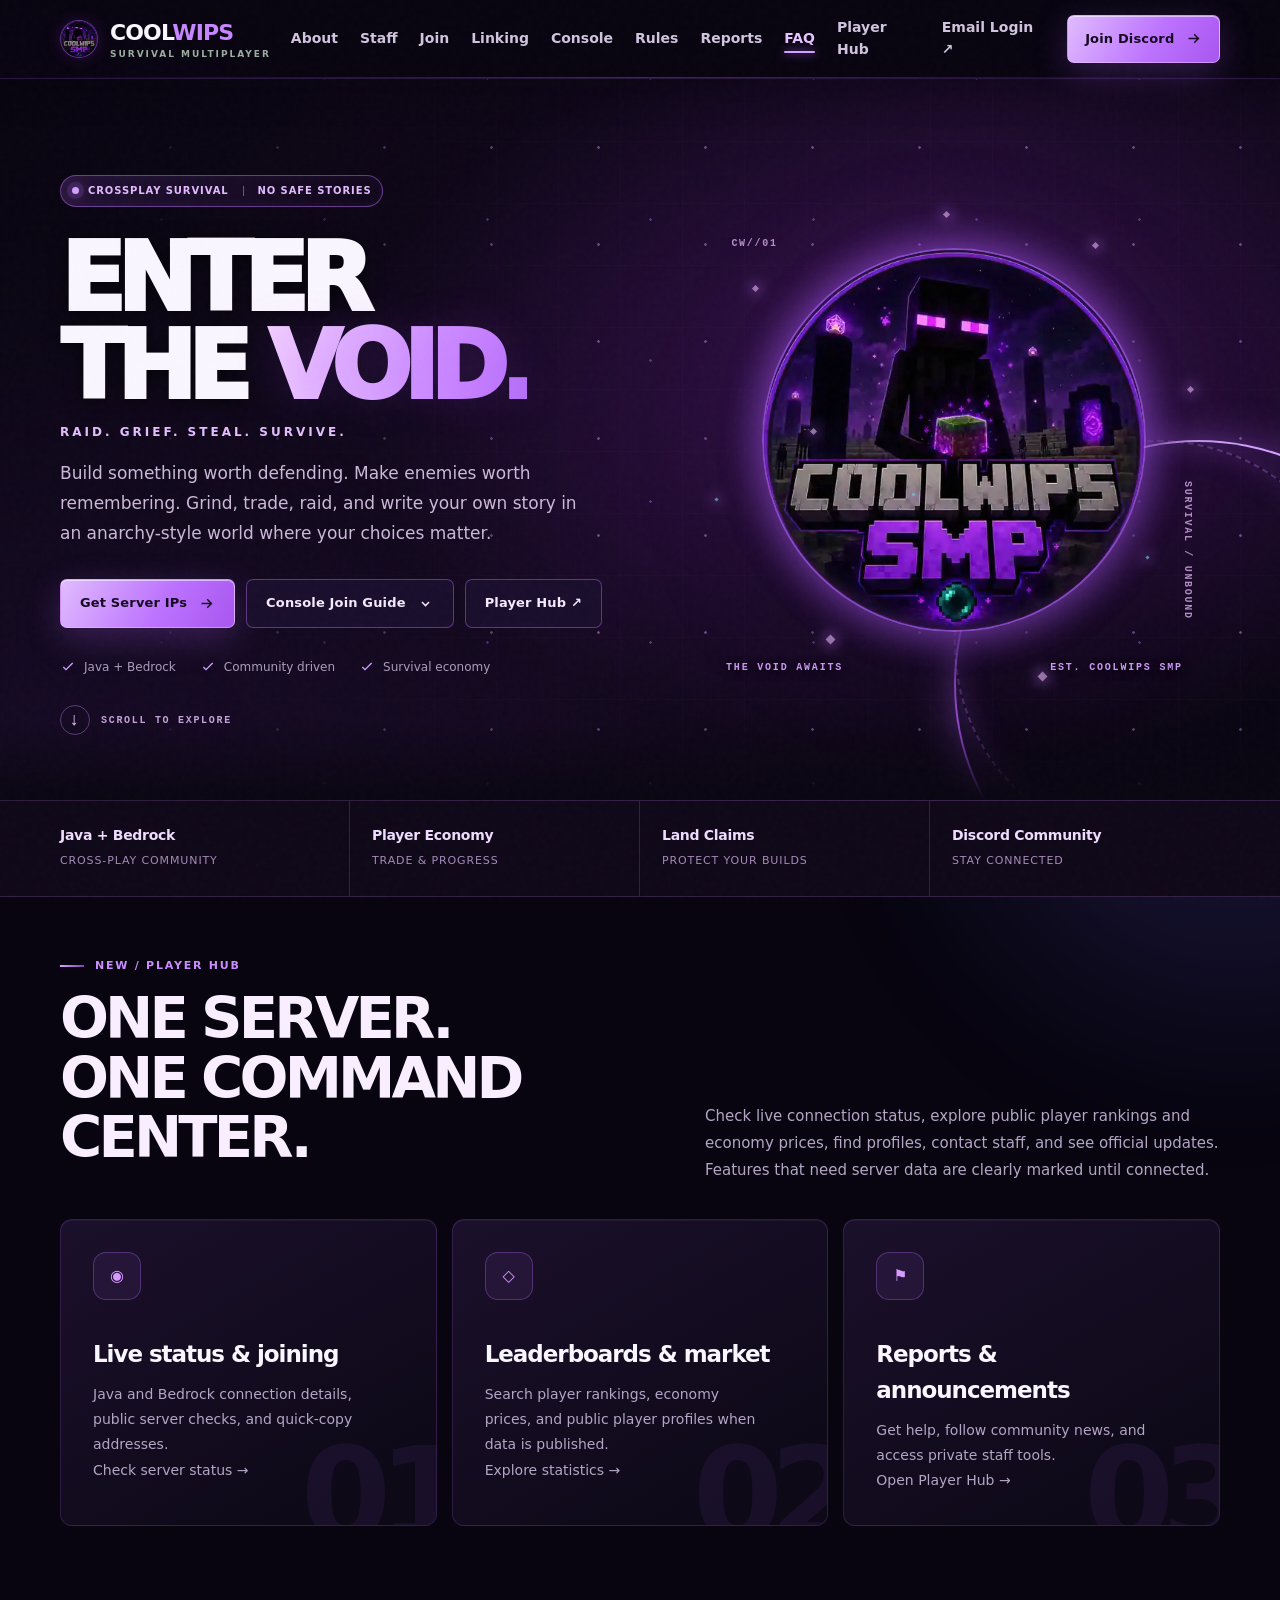
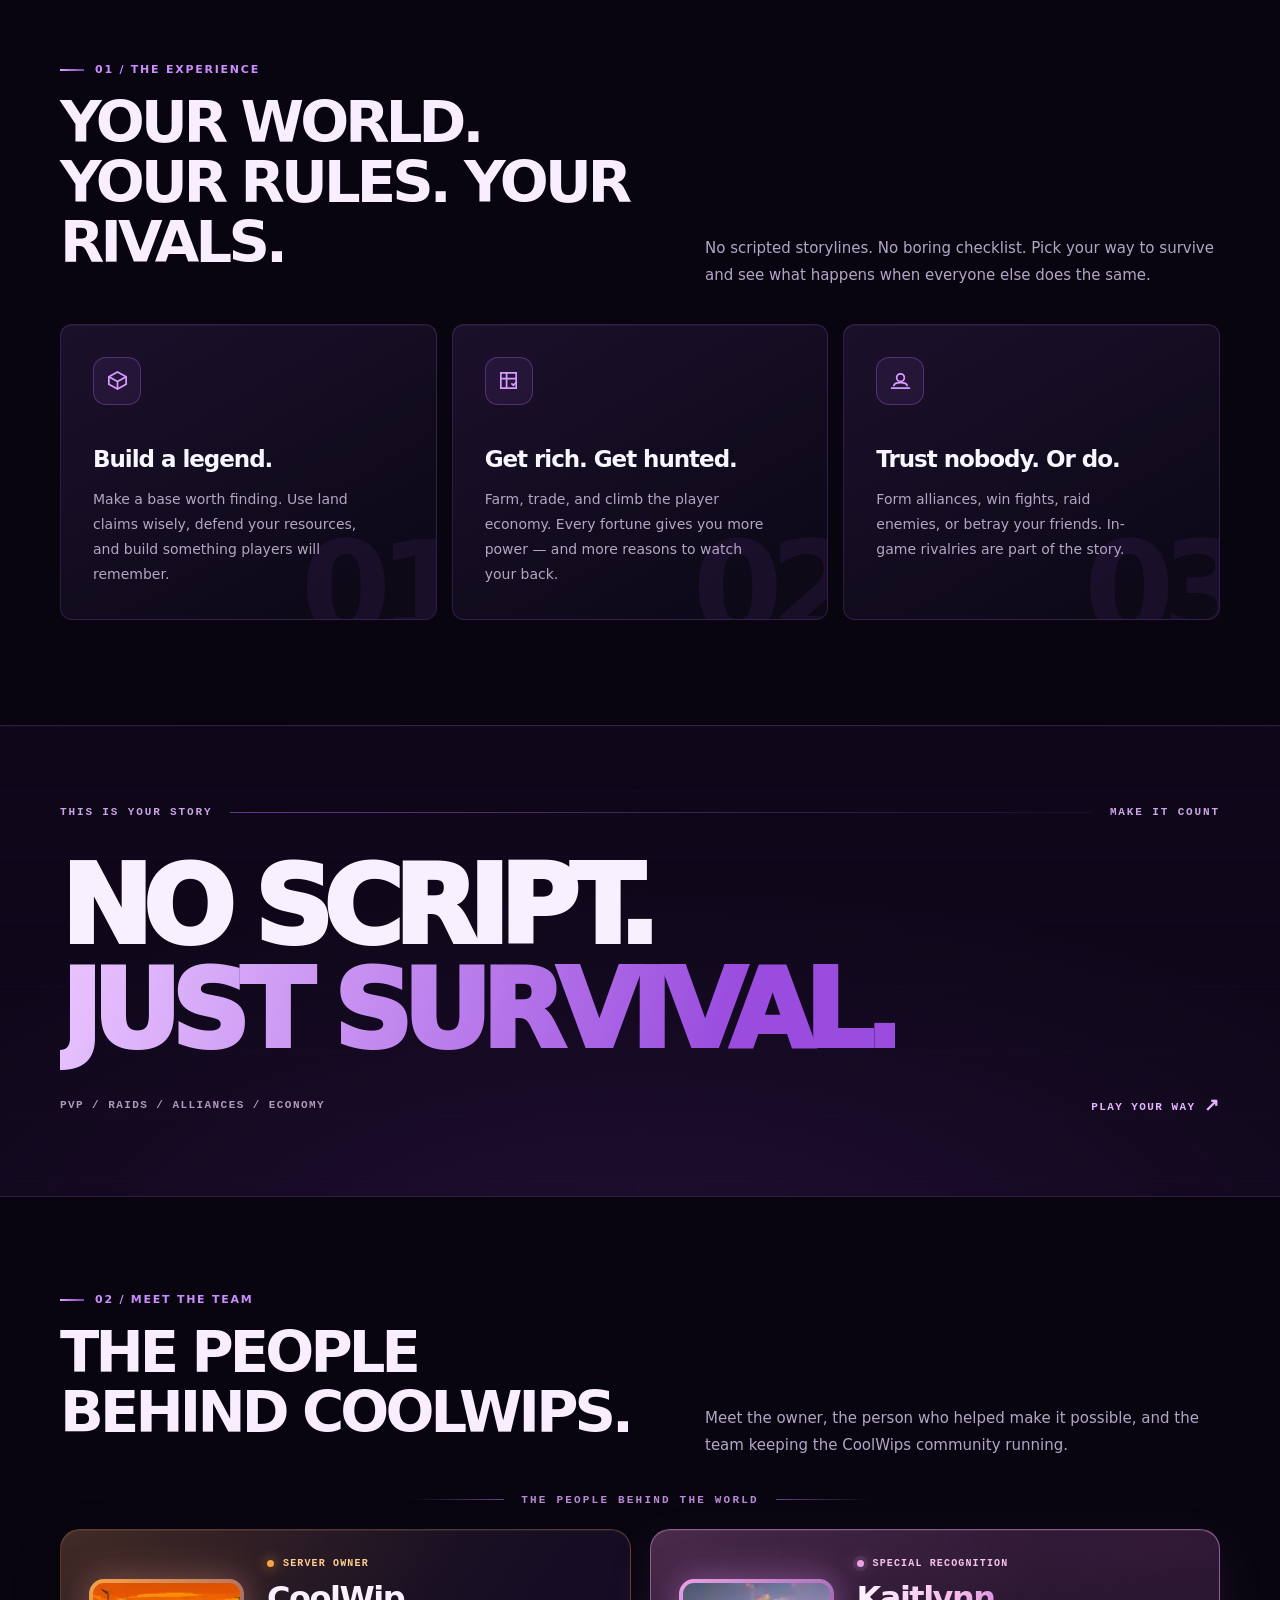
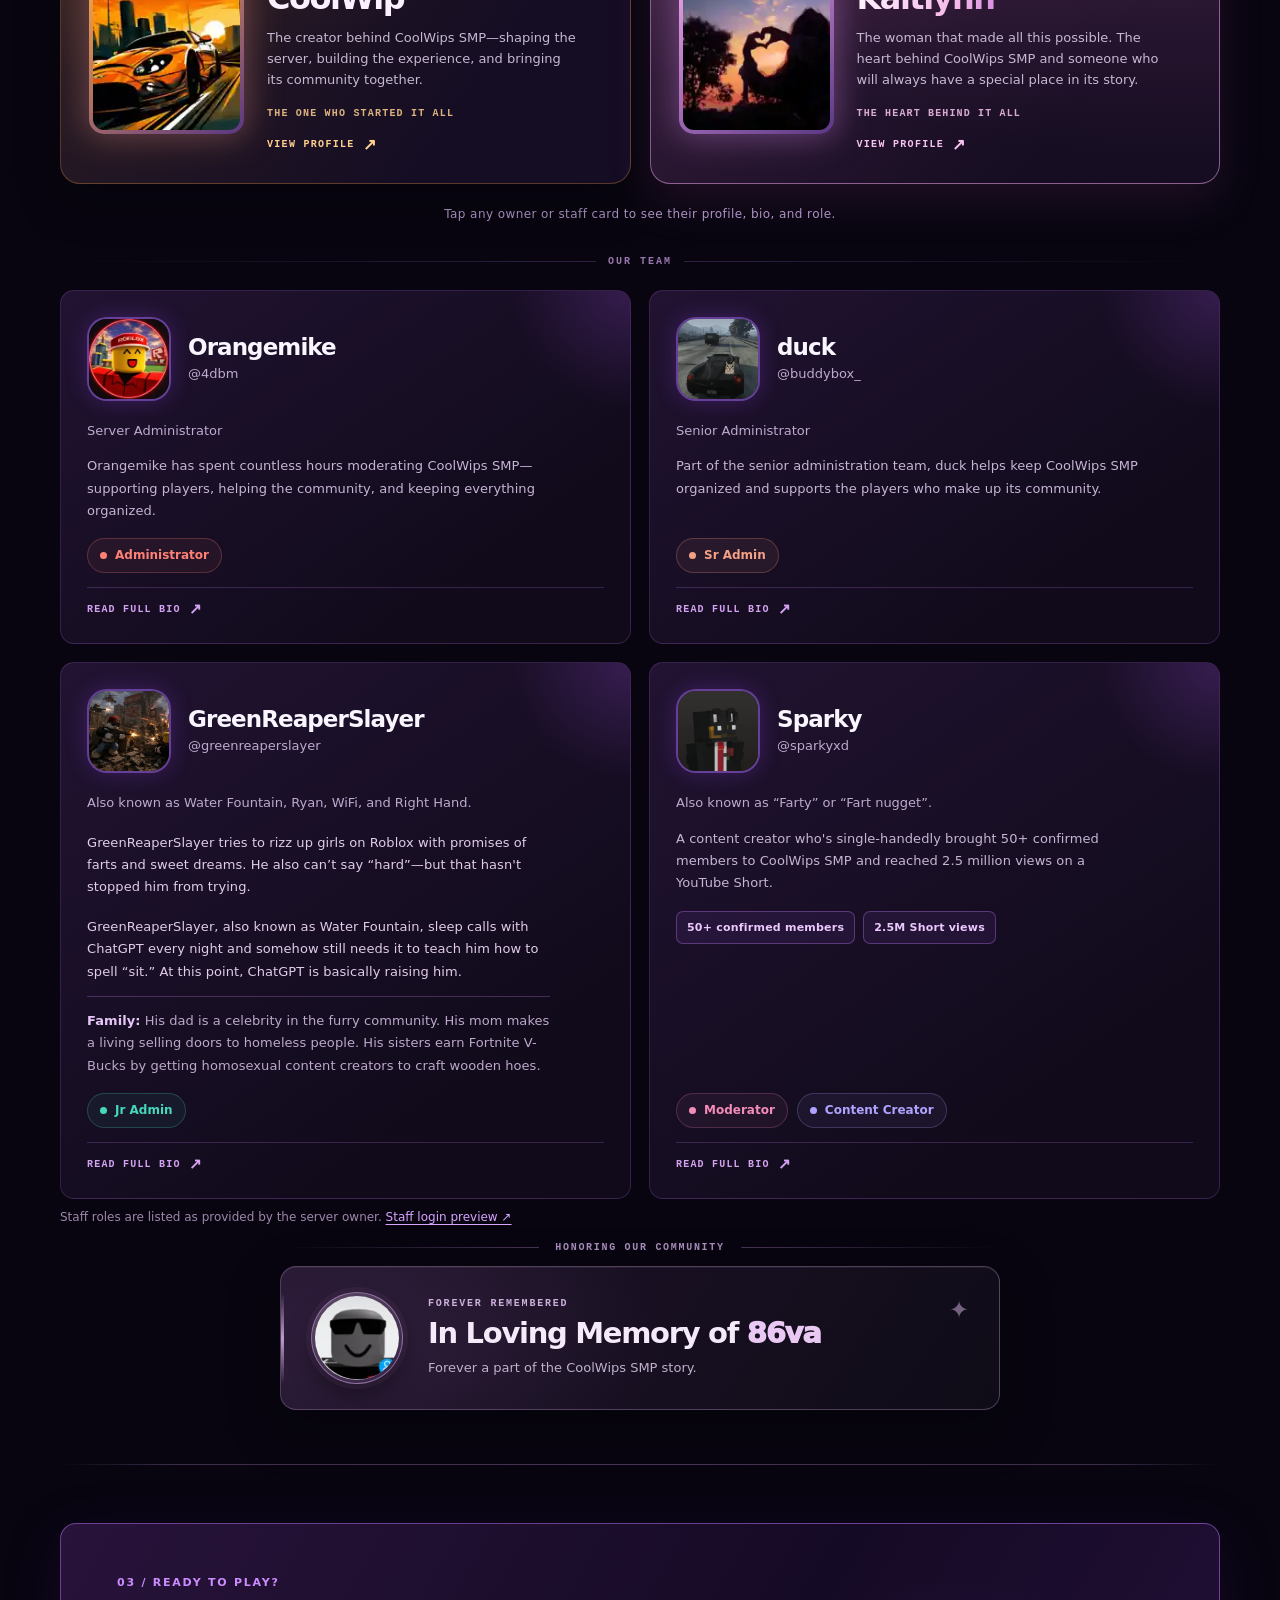
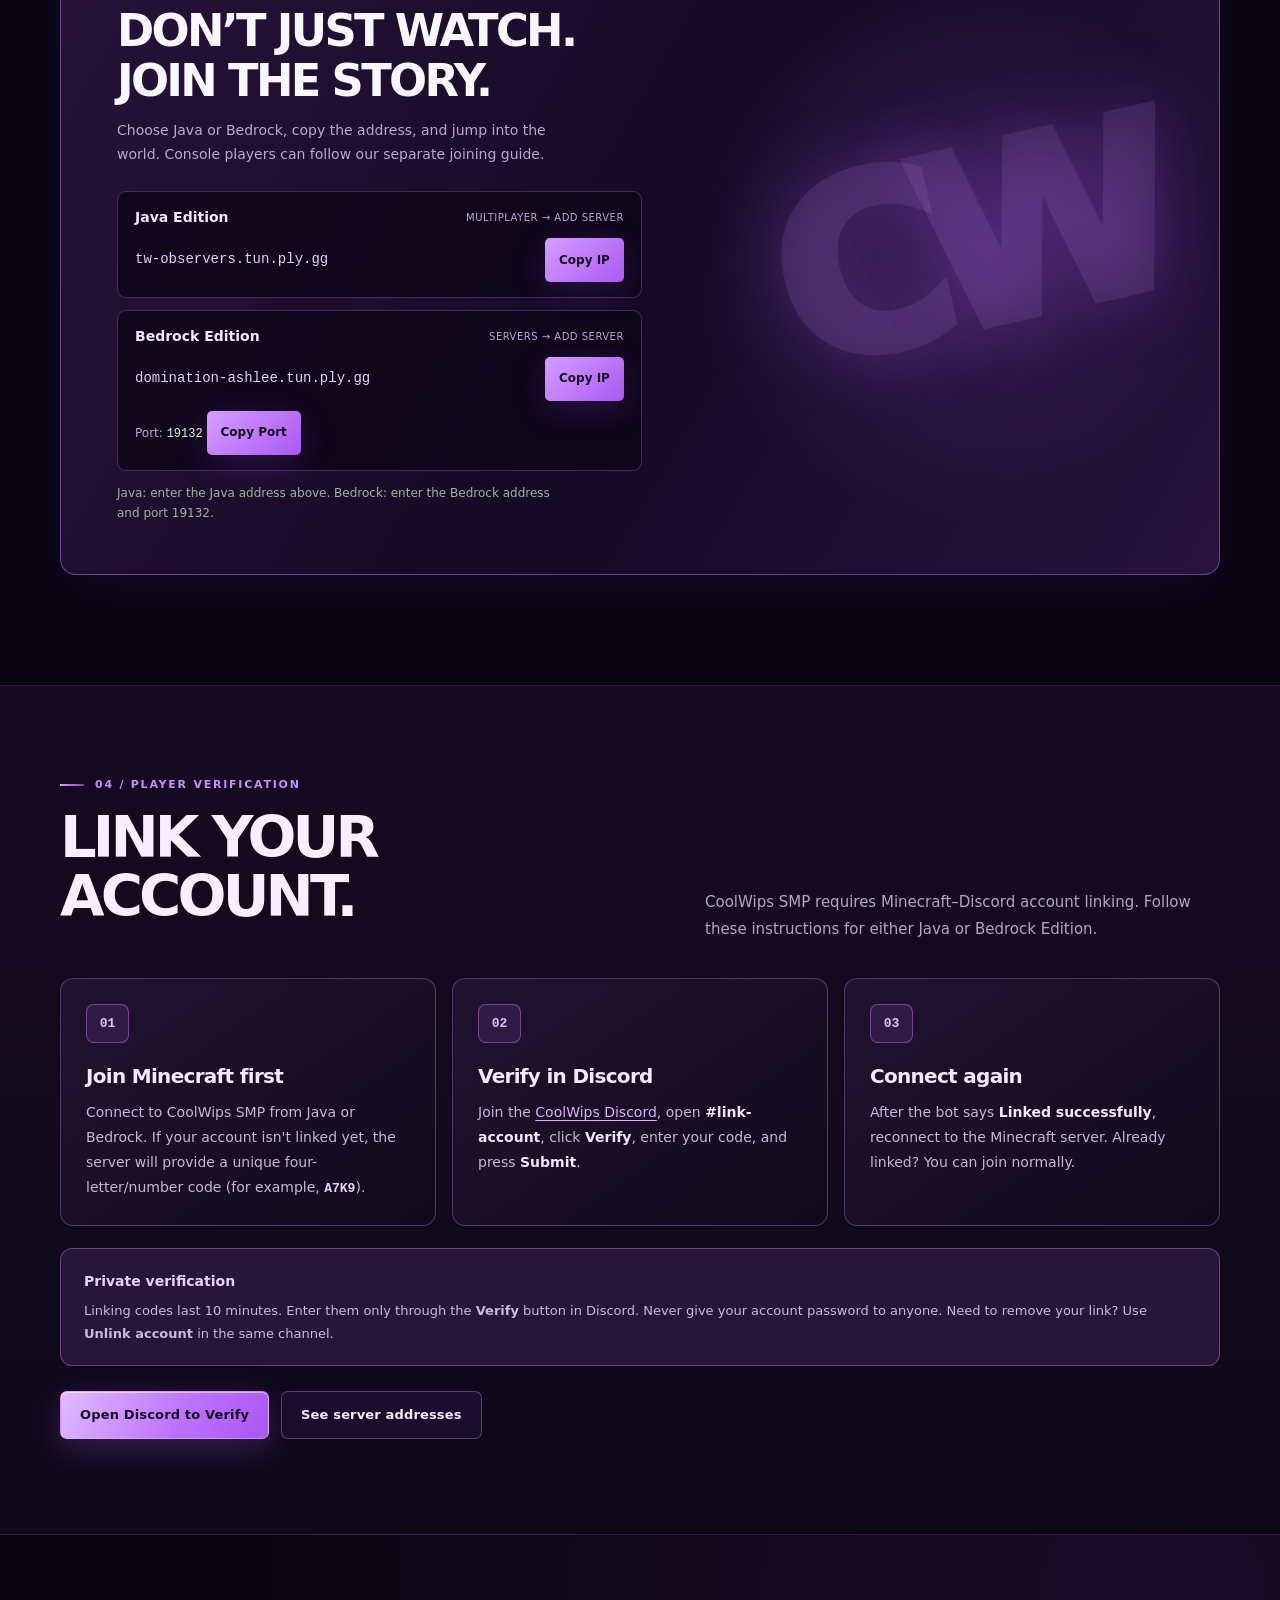
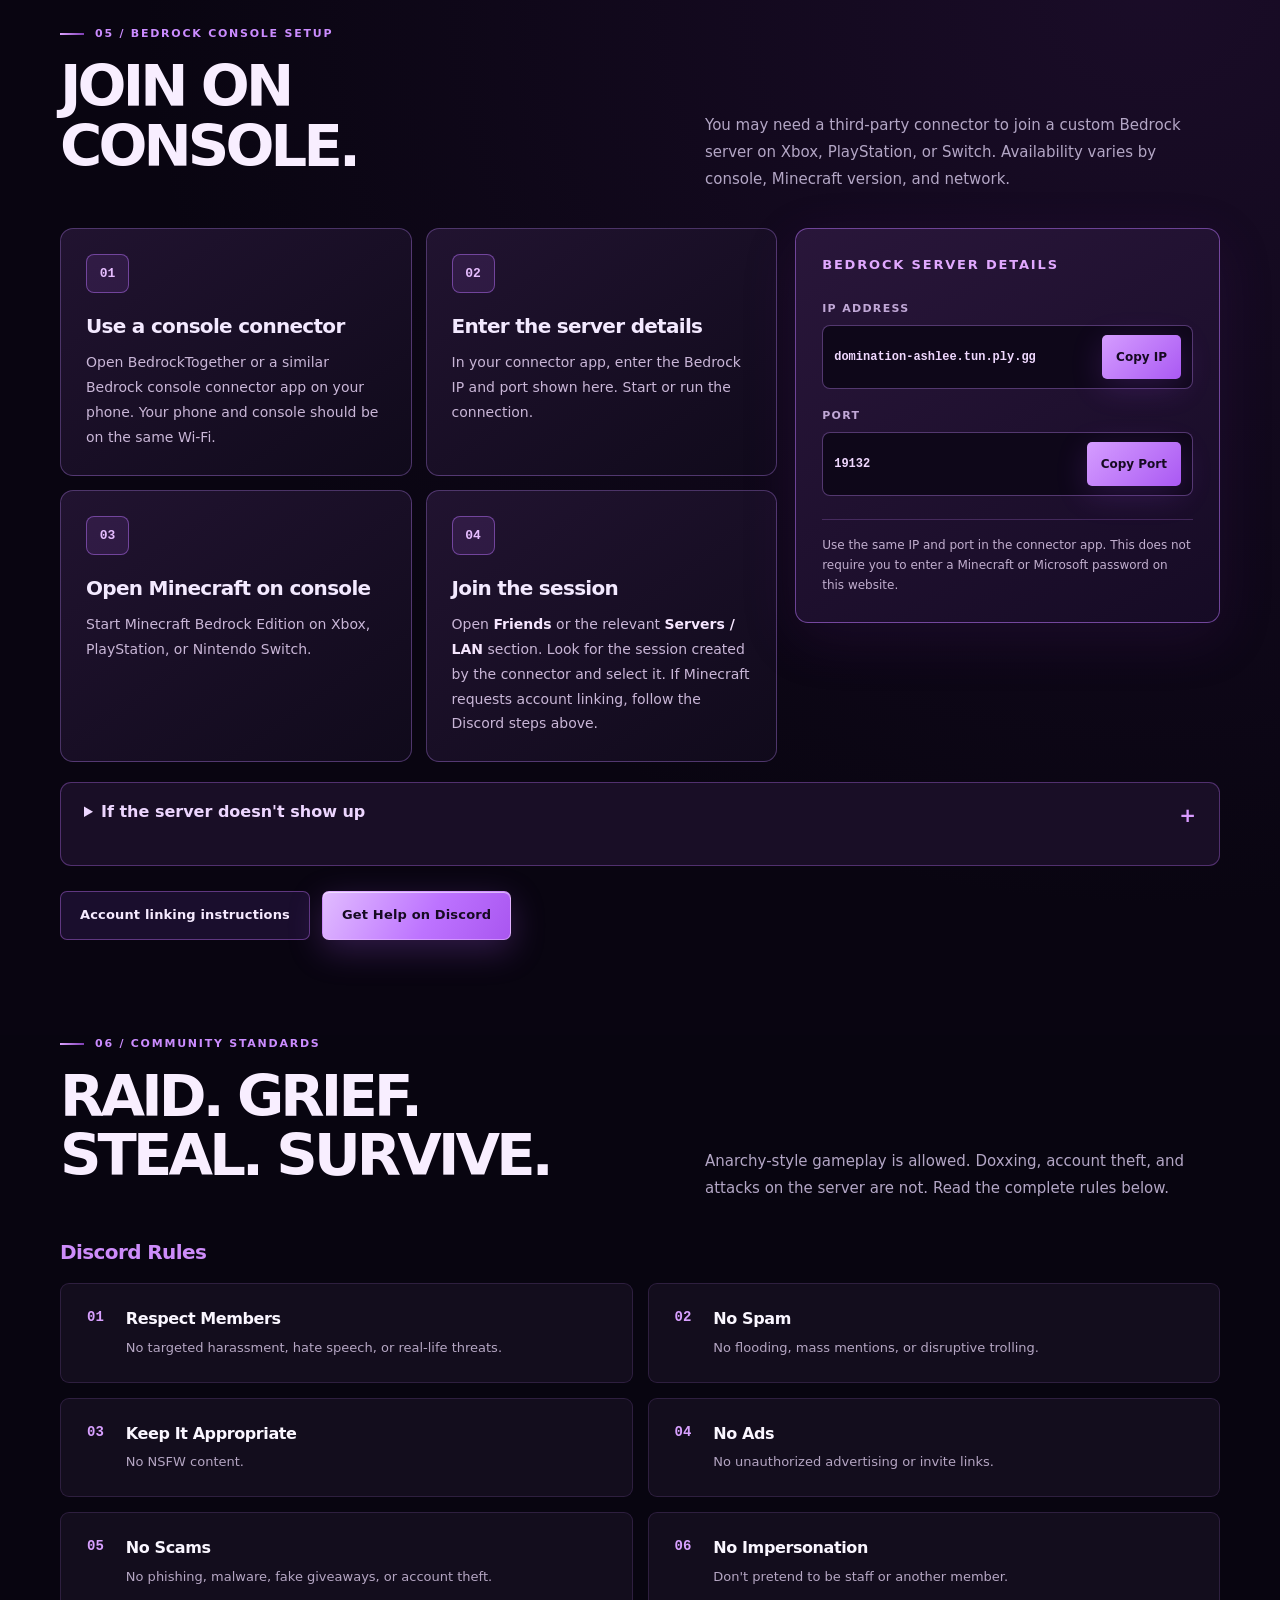
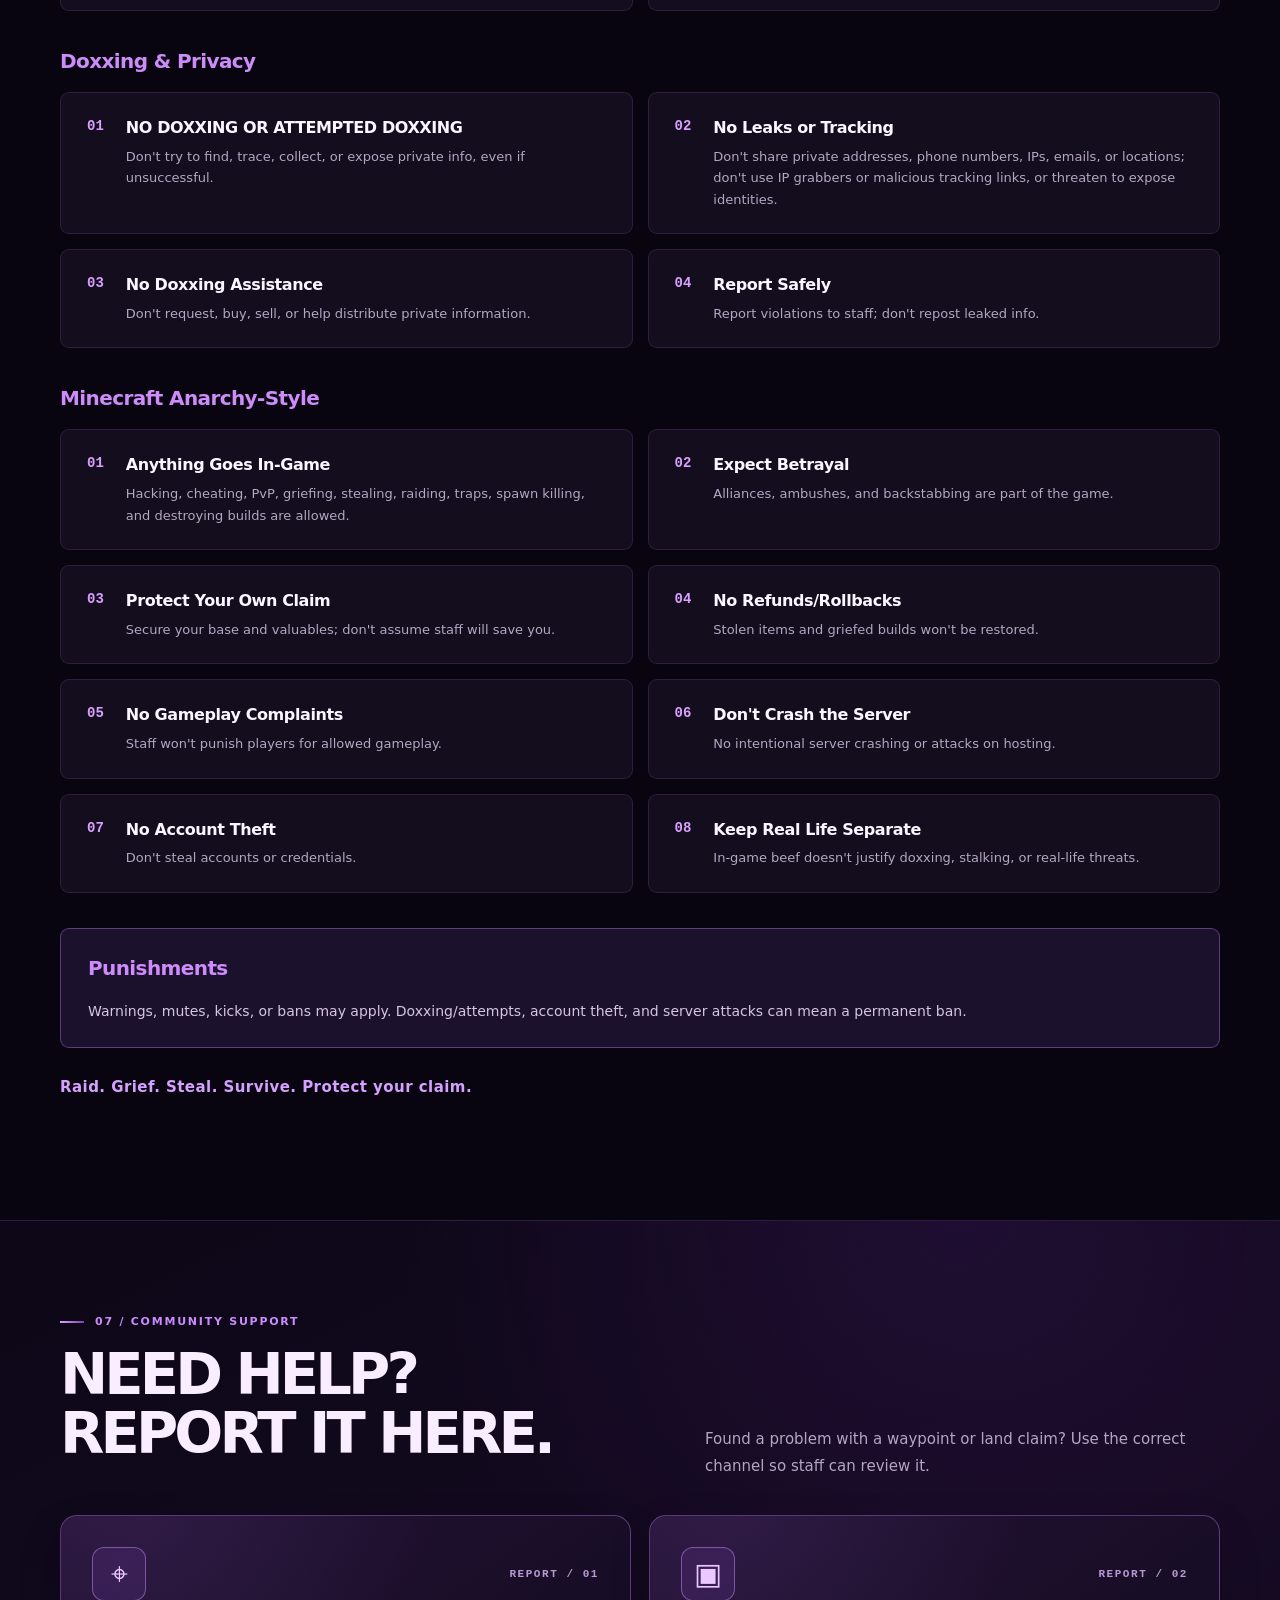
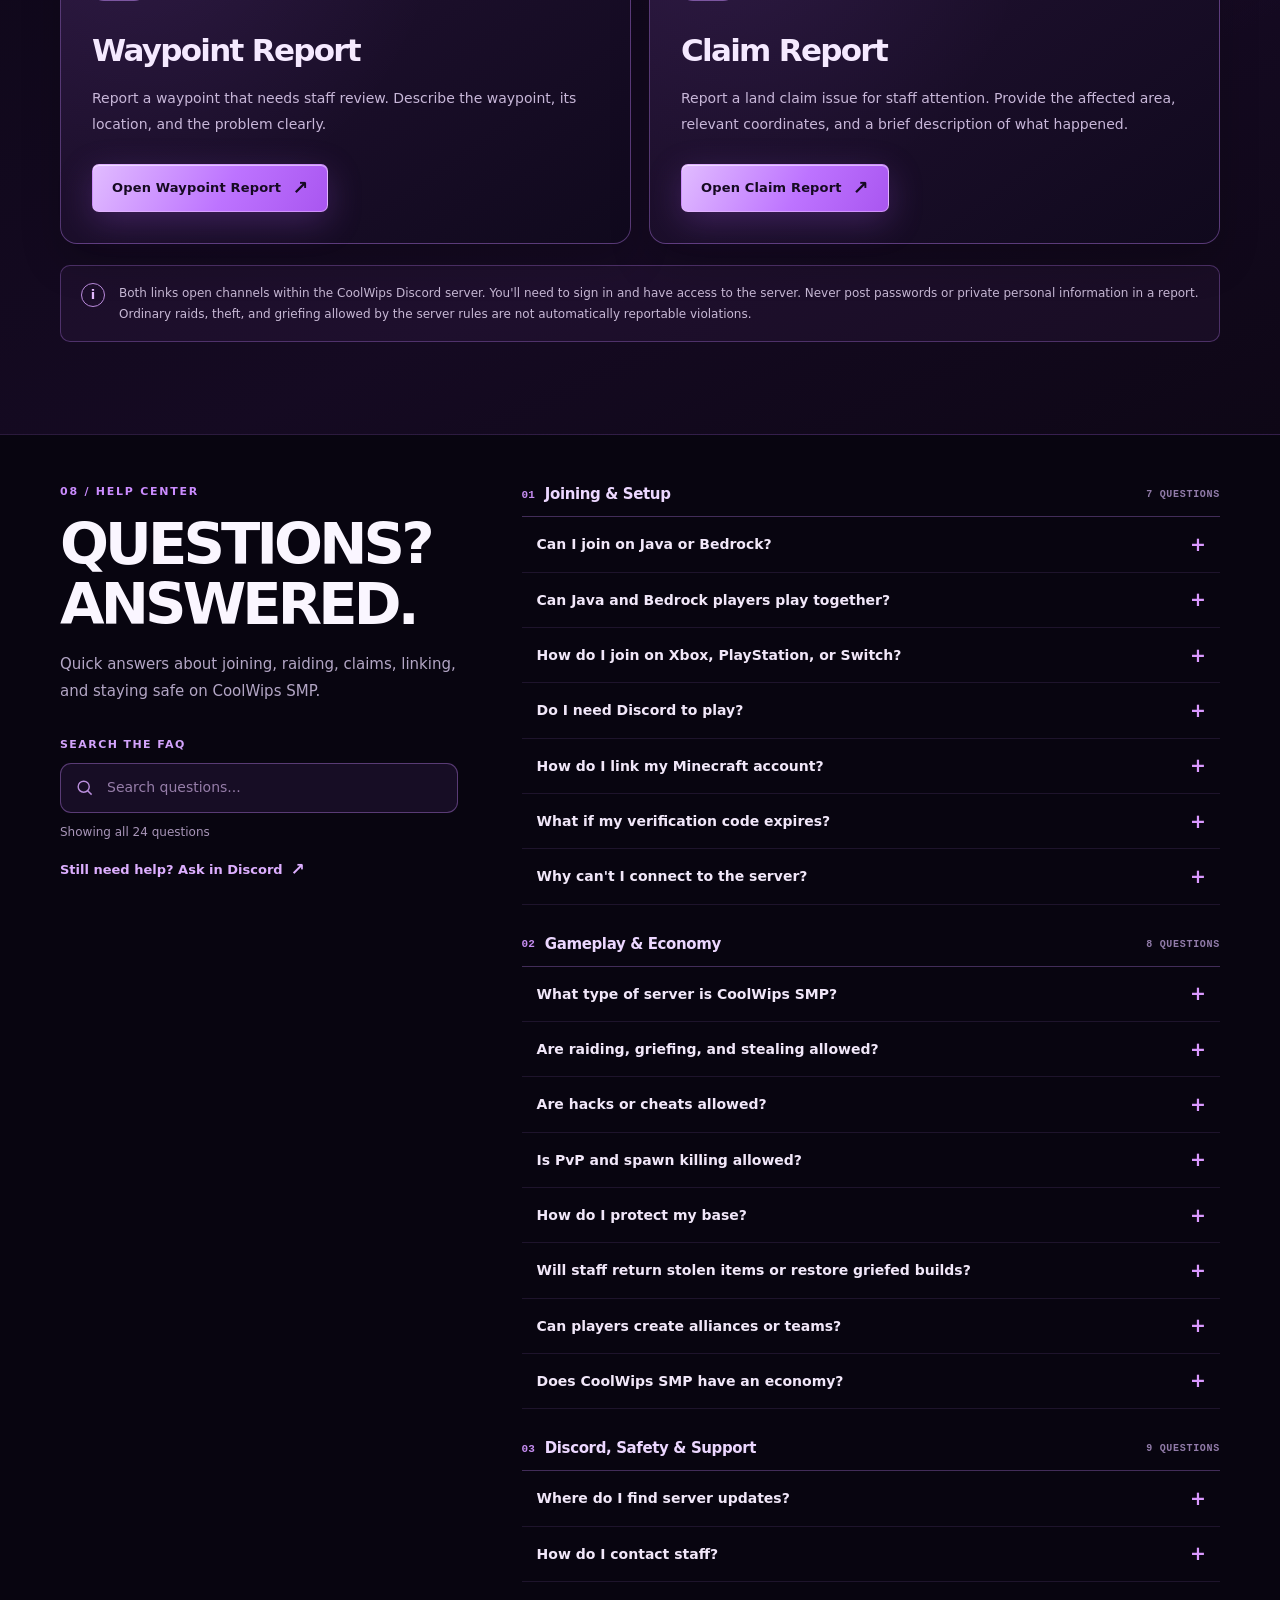
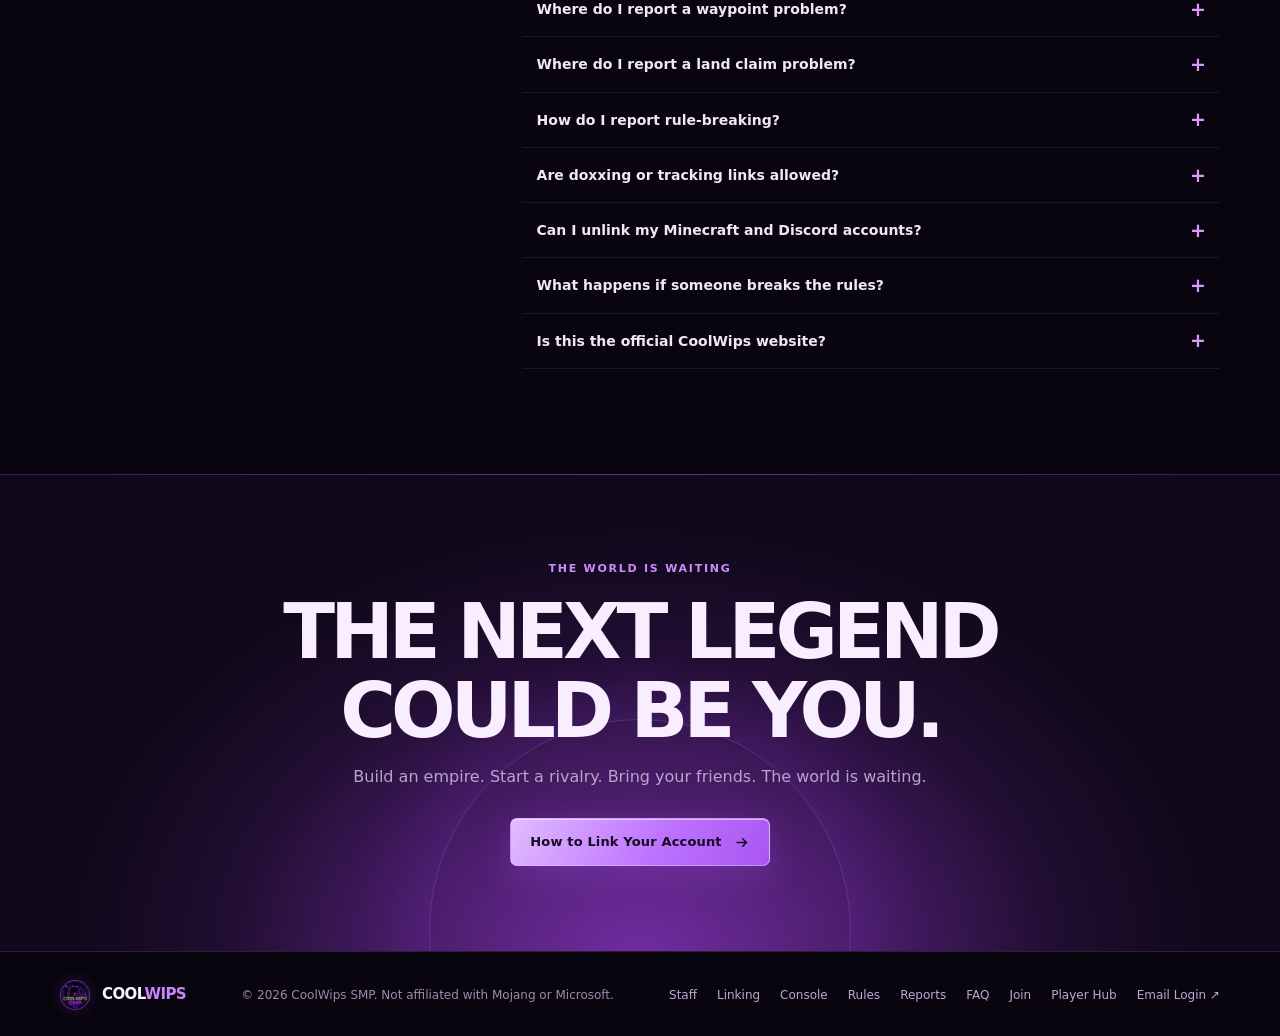
==== index.html @ 0cb89a48 "Add Player Hub across homepage and switch published Java address to custom domain" ====
<!doctype html>
<html lang="en">
<head>
  <meta charset="utf-8" />
  <meta name="viewport" content="width=device-width, initial-scale=1, viewport-fit=cover" />
  <meta name="theme-color" content="#0b0611" />
  <meta name="color-scheme" content="dark" />
  <link rel="icon" type="image/webp" href="assets/coolwips-logo-v2.webp" />
  <meta name="description" content="CoolWips SMP: anarchy-style Minecraft survival, raids, rivalries, an economy, and Java + Bedrock crossplay. Your story starts here." />
  <meta property="og:type" content="website" />
  <meta property="og:title" content="CoolWips SMP | Enter the Void" />
  <meta property="og:description" content="Raid. Grief. Steal. Survive. Join the CoolWips SMP Minecraft community on Java or Bedrock." />
  <meta property="og:url" content="https://coolwip.xyz/" />
  <meta property="og:image" content="https://coolwip.xyz/assets/coolwips-logo-v2.webp" />
  <meta name="twitter:card" content="summary" />
  <link rel="canonical" href="https://coolwip.xyz/" />
  <title>CoolWips SMP — Enter the Void | Java &amp; Bedrock</title>
  <style>
    :root{color-scheme:dark;--bg:#080b0c;--panel:#111719;--panel2:#151b1b;--line:rgba(210,248,222,.13);--text:#f4f8f0;--muted:#a4aea7;--accent:#b5f77e;--accent2:#6edcae;--sans:Inter,ui-sans-serif,system-ui,-apple-system,BlinkMacSystemFont,"Segoe UI",sans-serif}
    *{box-sizing:border-box}html{scroll-behavior:smooth}body{margin:0;background:var(--bg);color:var(--text);font-family:var(--sans);font-size:16px;line-height:1.55;overflow-x:hidden}a{color:inherit;text-decoration:none}button{font:inherit}::selection{background:#b5f77e;color:#071108}
    .noise{position:fixed;inset:0;pointer-events:none;z-index:100;opacity:.035;background-image:url("data:image/svg+xml,%3Csvg viewBox='0 0 180 180' xmlns='http://www.w3.org/2000/svg'%3E%3Cfilter id='n'%3E%3CfeTurbulence type='fractalNoise' baseFrequency='.9' numOctaves='3' stitchTiles='stitch'/%3E%3C/filter%3E%3Crect width='100%25' height='100%25' filter='url(%23n)'/%3E%3C/svg%3E")}
    .wrap{width:min(1160px,calc(100% - 48px));margin-inline:auto}.nav{height:78px;display:flex;align-items:center;justify-content:space-between;gap:20px}.nav-shell{position:sticky;top:0;z-index:50;background:rgba(8,11,12,.84);backdrop-filter:blur(18px);border-bottom:1px solid rgba(255,255,255,.075)}
    .brand{display:flex;align-items:center;gap:12px;font-weight:900;letter-spacing:-.045em;font-size:22px;white-space:nowrap}.brand-icon{width:38px;height:38px;display:grid;place-items:center;border:1px solid #c7ff9b45;background:linear-gradient(135deg,#b7fc85,#60ca8e);color:#11251a;clip-path:polygon(25% 0,75% 0,100% 25%,100% 75%,75% 100%,25% 100%,0 75%,0 25%)}.brand-icon svg{width:23px;height:23px}.brand span span{color:var(--accent)}
    .links{display:flex;align-items:center;gap:34px;color:#c8cec8;font-size:14px;font-weight:650}.links a:not(.btn){transition:color .2s}.links a:hover{color:var(--accent)}.btn{cursor:pointer;display:inline-flex;align-items:center;justify-content:center;gap:11px;padding:13px 19px;border-radius:7px;font-size:13px;font-weight:850;letter-spacing:.012em;transition:transform .16s,background .16s,border-color .16s;border:1px solid transparent;white-space:nowrap}.btn:hover{transform:translateY(-2px)}.btn svg{width:17px;height:17px;flex:none}.btn-green{background:var(--accent);color:#12200d;box-shadow:0 0 28px rgba(181,247,126,.12)}.btn-green:hover{background:#d1ffa5}.btn-outline{background:#171e1b;border-color:#3c4c3d;color:#f6fff2}.btn-outline:hover{border-color:#b5f77e}.btn-ghost{color:var(--accent);background:#b5f77e12;border-color:#b5f77e28}.btn[disabled]{cursor:not-allowed;opacity:.65;transform:none}.mobile-menu{display:none;background:none;color:white;border:1px solid var(--line);padding:9px;border-radius:8px}.mobile-menu svg{display:block;width:22px}
    .hero{position:relative;isolation:isolate;overflow:hidden;border-bottom:1px solid var(--line);background:radial-gradient(ellipse at 79% 33%,#1a3f29 0%,#0c1611 31%,#080b0c 70%)}.hero:before{content:"";position:absolute;inset:0;z-index:-1;background-image:linear-gradient(#aaffcc0b 1px,transparent 1px),linear-gradient(90deg,#aaffcc0b 1px,transparent 1px);background-size:56px 56px;mask-image:linear-gradient(90deg,transparent,black 50%,black)}.hero-grid{display:grid;grid-template-columns:1.08fr .92fr;min-height:630px;align-items:center;gap:30px}.hero-copy{padding:82px 0 90px;position:relative;z-index:2}.eyebrow{display:inline-flex;align-items:center;gap:9px;border:1px solid #c2ff9d4a;border-radius:999px;padding:7px 11px;background:#b5f77e0d;color:#d3ffad;text-transform:uppercase;letter-spacing:.14em;font-size:10px;font-weight:850}.signal{width:7px;height:7px;border-radius:50%;background:var(--accent);box-shadow:0 0 0 5px #b5f77e20,0 0 20px #b5f77e}.hero h1{font-size:clamp(48px,6.4vw,90px);line-height:.985;letter-spacing:-.085em;margin:27px 0 22px;font-weight:920;max-width:700px}.hero h1 em{font-style:normal;color:var(--accent)}.hero-p{font-size:17px;line-height:1.75;color:#b8c3b8;max-width:500px;margin:0 0 30px}.actions{display:flex;flex-wrap:wrap;gap:11px}.micro{display:flex;gap:24px;flex-wrap:wrap;margin-top:42px;color:#9fab9e;font-size:12px}.micro span{display:flex;gap:8px;align-items:center}.micro svg{width:16px;color:var(--accent)}
    .hero-art{position:relative;min-height:470px;display:flex;align-items:center;justify-content:center;transform:translate(0,25px)}.hero-halo{width:490px;height:490px;position:absolute;left:50%;top:50%;transform:translate(-50%,-50%);border-radius:50%;background:radial-gradient(circle,#92ff7343,transparent 62%);filter:blur(19px)}.ring{position:absolute;border:1px solid rgba(195,255,160,.1);border-radius:50%;left:50%;top:50%;transform:translate(-50%,-50%);width:420px;height:420px}.ring.two{width:560px;height:560px;border-style:dashed;opacity:.4}.art-label{position:absolute;top:12%;right:8%;font-family:ui-monospace,SFMono-Regular,Consolas,monospace;font-size:10px;color:#aad29e;letter-spacing:.15em}.art-label.bottom{top:auto;right:auto;bottom:7%;left:7%}.voxel{width:330px;height:320px;position:relative;filter:drop-shadow(0 30px 40px #000b)}.terrain{position:absolute;width:210px;height:180px;left:59px;top:81px;transform:rotate(-30deg) skew(11deg,11deg);background:linear-gradient(135deg,#a9e77c,#557c40);border:2px solid #d9ffc854;box-shadow:12px 12px 0 #47724b,24px 24px 0 #2b4937,35px 35px 0 #16291f,45px 45px 0 #122218}.terrain:before{content:"";position:absolute;inset:15px;border:1px solid #cffca522;background-image:linear-gradient(90deg,#d8ffb116 1px,transparent 1px),linear-gradient(#d8ffb116 1px,transparent 1px);background-size:36px 36px}.cube{position:absolute;width:59px;height:59px;transform:rotate(-30deg) skew(11deg,11deg);background:linear-gradient(145deg,#beff94,#3e9852);box-shadow:7px 7px 0 #326b43,14px 14px 0 #255032,21px 21px 0 #132e25;z-index:2}.cube.a{left:121px;top:64px;width:69px;height:69px}.cube.b{left:209px;top:154px;width:42px;height:42px}.cube.c{left:61px;top:197px;width:42px;height:42px}.shine{position:absolute;width:130px;height:130px;background:radial-gradient(circle,#c7ff80,transparent 65%);opacity:.5;top:58px;left:98px;mix-blend-mode:screen}.hero-stamp{position:absolute;right:4%;bottom:11%;width:133px;background:#0c1510cc;border:1px solid #c0ff922e;border-radius:9px;padding:12px 14px;transform:rotate(5deg);backdrop-filter:blur(8px)}.hero-stamp b{font-size:12px;letter-spacing:.02em}.hero-stamp small{display:block;color:#9cae9a;margin-top:4px;font-size:10px}
    .bar{border-bottom:1px solid var(--line);background:#0c1110}.bar-inner{display:grid;grid-template-columns:repeat(4,1fr);align-items:center;gap:0}.bar-item{padding:24px 22px;border-right:1px solid var(--line)}.bar-item:first-child{padding-left:0}.bar-item:last-child{border-right:0}.bar-item strong{font-size:14px;display:block;letter-spacing:-.02em}.bar-item span{font-size:11px;color:#94a89c;letter-spacing:.08em;text-transform:uppercase}.section{padding:105px 0}.section-head{display:flex;align-items:flex-end;justify-content:space-between;gap:22px;margin-bottom:35px}.kicker{color:var(--accent);font-size:11px;font-weight:900;text-transform:uppercase;letter-spacing:.16em;margin-bottom:15px}.section h2{font-size:clamp(35px,4vw,57px);letter-spacing:-.06em;line-height:1.05;margin:0 0 16px}.section-intro{max-width:515px;color:var(--muted);font-size:15px;line-height:1.8;margin:0}.features{display:grid;grid-template-columns:repeat(3,1fr);gap:15px}.feature{border:1px solid var(--line);background:linear-gradient(145deg,#131a18,#0c1211);padding:32px;border-radius:12px;min-height:280px;position:relative;overflow:hidden}.feature:after{position:absolute;bottom:-35px;right:-20px;font-size:130px;font-weight:900;color:#b7ff7610;line-height:1;letter-spacing:-.1em}.feature:nth-child(1):after{content:"01"}.feature:nth-child(2):after{content:"02"}.feature:nth-child(3):after{content:"03"}.feature-icon{width:48px;height:48px;background:#aef67812;border:1px solid #aef67835;display:grid;place-items:center;border-radius:9px;color:var(--accent);margin-bottom:37px}.feature-icon svg{width:23px;height:23px}.feature h3{font-size:22px;letter-spacing:-.045em;margin:0 0 9px}.feature p{font-size:14px;color:#a2b2a8;margin:0;line-height:1.8;max-width:280px}
    .join-section{padding:0 0 110px}.join-card{display:grid;grid-template-columns:1.1fr .9fr;gap:0;min-height:320px;background:linear-gradient(118deg,#19291c,#0f1b17 55%,#122219);border:1px solid #caffab38;border-radius:16px;overflow:hidden}.join-left{padding:50px 56px}.join-left h2{font-size:clamp(31px,3.5vw,46px);letter-spacing:-.06em;margin:0 0 10px;line-height:1.1}.join-left p{color:#b3c5b5;font-size:14px;line-height:1.7;max-width:450px;margin-bottom:25px}.server-ip{border:1px solid #9fe77a54;background:#0a1510a8;display:flex;align-items:center;justify-content:space-between;gap:12px;border-radius:8px;padding:11px 11px 11px 18px;max-width:420px}.server-ip code{font-size:14px;letter-spacing:.012em;color:#e0ffca;overflow-wrap:anywhere}.copy{color:#101c12;background:var(--accent);border:0;cursor:pointer;padding:9px 12px;border-radius:5px;font-size:12px;font-weight:900;flex:none}.copy:disabled{background:#546352;color:#c4cbc2;cursor:not-allowed}.join-right{position:relative;display:flex;align-items:center;justify-content:center;overflow:hidden}.join-right:before{position:absolute;inset:0;content:"";background:radial-gradient(circle,#b5f77e1a,transparent 60%)}.join-glyph{font-size:clamp(145px,19vw,240px);font-weight:950;color:#b5f77e12;line-height:1;letter-spacing:-.13em;transform:rotate(-13deg);user-select:none}.rules{display:grid;grid-template-columns:1fr 1fr;gap:15px;counter-reset:rules}.rule{background:#101614;border:1px solid var(--line);border-radius:9px;padding:23px 26px;display:flex;gap:22px;align-items:flex-start}.rule span{font-family:ui-monospace,SFMono-Regular,Consolas,monospace;font-size:14px;color:var(--accent);font-weight:850}.rule h3{font-size:16px;letter-spacing:-.025em;margin:0 0 5px}.rule p{font-size:13px;line-height:1.65;color:var(--muted);margin:0}.faq{display:grid;grid-template-columns:1fr 1.2fr;gap:55px;margin-top:38px}.faq details{border-bottom:1px solid var(--line);padding:20px 0}.faq summary{font-size:15px;font-weight:750;cursor:pointer;list-style:none;display:flex;justify-content:space-between;gap:20px}.faq summary:after{content:"+";color:var(--accent);font-size:23px;line-height:1}.faq details[open] summary:after{content:"−"}.faq details p{color:var(--muted);font-size:14px;line-height:1.75}.closing{border-top:1px solid var(--line);background:radial-gradient(ellipse at 50% 100%,#203b22 0,transparent 55%),#0d1510;padding:85px 0;text-align:center}.closing h2{font-size:clamp(38px,5vw,64px);letter-spacing:-.065em;line-height:1.04;margin:0 0 15px}.closing p{color:var(--muted);margin:0 0 28px}.footer{border-top:1px solid var(--line);padding:28px 0;background:#0a100d}.footer-inner{display:flex;justify-content:space-between;gap:20px;align-items:center}.footer small{color:#91a197;font-size:12px}.footer nav{display:flex;gap:20px;color:#abb7ac;font-size:12px}
    .edition-list{display:grid;gap:12px;margin-top:20px}.edition-card{border:1px solid #9fe77a54;background:#0a1510b8;padding:15px 17px;border-radius:9px}.edition-head{display:flex;align-items:center;justify-content:space-between;gap:12px;margin-bottom:9px}.edition-head strong{font-size:14px;color:#e7fbe5}.edition-head span{font-size:10px;letter-spacing:.05em;text-transform:uppercase;color:#a4bca7}.edition-address{display:flex;justify-content:space-between;align-items:center;gap:10px;flex-wrap:wrap}.edition-address code{color:#d5ffbc;font-size:clamp(11px,1.45vw,14px);overflow-wrap:anywhere;min-width:0}.edition-port{font-size:12px;color:#b1c2b1;margin-top:10px}.edition-port code{color:#e4fadd}.copy-small{border:0;background:var(--accent);color:#101c12;border-radius:5px;padding:8px 11px;font-size:12px;font-weight:850;cursor:pointer;flex:none}.join-hint{font-size:12px!important;margin:12px 0 0!important;color:#9eb69a!important}.rule-groups{display:grid;gap:35px}.rule-group>h3{font-size:20px;letter-spacing:-.03em;color:var(--accent);margin:0 0 15px}.punishments{border:1px solid #9fe77a54;background:#111d15;padding:24px 27px;border-radius:9px}.punishments p{color:#b9cbb8;line-height:1.75;margin:0;font-size:14px}.rules-tagline{color:var(--accent);font-size:15px;font-weight:850;letter-spacing:.03em;margin-top:28px}
    .links{gap:22px}.staff-section{padding-top:10px}.staff-grid{display:grid;grid-template-columns:repeat(2,minmax(0,1fr));gap:18px}.staff-card{position:relative;background:linear-gradient(145deg,#152019,#0c1412 82%);border:1px solid #b8ff7c24;border-radius:14px;padding:26px 26px 24px;overflow:hidden;transition:transform .2s,border-color .2s,box-shadow .2s}.staff-card:hover{transform:translateY(-3px);border-color:#a8f4776b;box-shadow:0 15px 32px #0004}.staff-card:after{content:"";position:absolute;top:0;right:0;width:120px;height:120px;background:radial-gradient(circle at 100% 0%,#b7ff7615,transparent 68%);pointer-events:none}.staff-card-top{display:flex;align-items:center;gap:17px;min-width:0}.staff-card img{width:84px;height:84px;border-radius:20px;object-fit:cover;background:#1e2c22;border:2px solid #c1fb965c;flex:none}.staff-identity{min-width:0}.staff-identity h3{font-size:clamp(17px,2vw,23px);letter-spacing:-.04em;margin:0;overflow-wrap:anywhere}.staff-identity p{font-size:13px;color:#a4b4a8;margin:3px 0 0;overflow-wrap:anywhere}.staff-nickname{font-size:13px;color:#b8c9b7;margin:20px 0 14px;min-height:20px}.staff-roles{display:flex;flex-wrap:wrap;gap:9px}.staff-role{display:inline-flex;align-items:center;gap:8px;background:#aaf77f13;border:1px solid #aaf77f40;border-radius:999px;padding:7px 12px;color:#d7ffd0;font-size:12px;font-weight:800}.staff-role:before{content:"";width:7px;height:7px;background:currentColor;border-radius:50%}.staff-role.administrator{color:#ff8175;background:#ff817510;border-color:#ff817540}.staff-role.senior{color:#f4a084;background:#f4a08412;border-color:#f4a08440}.staff-role.junior{color:#45d8bd;background:#45d8bd10;border-color:#45d8bd3c}.staff-role.moderator{color:#f48cba;background:#f48cba0e;border-color:#f48cba36}.staff-role.creator{color:#b0a3ff;background:#b0a3ff10;border-color:#b0a3ff3c}.staff-footnote{color:#8e9f91;font-size:12px;margin:18px 0 0}@media(max-width:700px){.staff-grid{grid-template-columns:1fr}.staff-card{padding:22px}.staff-card img{width:72px;height:72px;border-radius:16px}}@media(max-width:360px){.staff-card-top{gap:12px}.staff-card img{width:60px;height:60px}.staff-role{font-size:11px}}
    .toast{position:fixed;z-index:110;bottom:24px;left:50%;transform:translate(-50%,22px);background:#c2fa94;color:#0d1a0f;padding:12px 20px;border-radius:7px;font-size:13px;font-weight:850;opacity:0;pointer-events:none;transition:all .25s;box-shadow:0 10px 35px #0008}.toast.show{transform:translate(-50%,0);opacity:1}a:focus-visible,button:focus-visible,summary:focus-visible{outline:3px solid var(--accent);outline-offset:3px}
    @media(max-width:850px){.hero-grid{grid-template-columns:1fr;min-height:unset;gap:0}.hero-copy{padding:76px 0 5px}.hero-art{min-height:340px;transform:none}.voxel{transform:scale(.82)}.ring{width:320px;height:320px}.ring.two{width:420px;height:420px}.bar-inner{grid-template-columns:repeat(2,1fr)}.bar-item{padding:18px 15px;border-bottom:1px solid var(--line)}.bar-item:nth-child(2){border-right:0}.bar-item:nth-child(3),.bar-item:nth-child(4){border-bottom:0}.features{grid-template-columns:1fr 1fr}.features .feature:last-child{grid-column:span 2}.join-card{grid-template-columns:1fr}.join-right{display:none}.faq{grid-template-columns:1fr;gap:10px}.links{gap:15px}}
    @media(max-width:600px){.wrap{width:min(100% - 32px,1160px)}.nav{height:66px}.nav .links{position:absolute;top:66px;left:0;right:0;background:#0c1310;padding:20px 16px;border-bottom:1px solid var(--line);display:none;flex-direction:column;align-items:stretch;gap:15px}.nav .links.open{display:flex}.mobile-menu{display:block}.hero-copy{padding-top:58px}.hero h1{font-size:clamp(47px,13vw,66px)}.hero-p{font-size:15px}.hero-art{min-height:300px}.voxel{transform:scale(.71)}.art-label{display:none}.hero-stamp{right:3%;bottom:6%;transform:rotate(3deg)}.bar-item{padding:18px 10px}.bar-item strong{font-size:12px}.bar-item span{font-size:9px}.section{padding:72px 0}.section-head{display:block}.features{grid-template-columns:1fr}.features .feature:last-child{grid-column:auto}.feature{min-height:245px}.join-section{padding-bottom:75px}.join-left{padding:32px 24px}.rules{grid-template-columns:1fr}.closing{padding:66px 0}.footer-inner{display:block}.footer nav{margin-top:14px}.actions .btn{flex:1}.micro{gap:14px;margin-top:28px}.hero-halo{width:330px;height:330px}}
    @media(prefers-reduced-motion:reduce){html{scroll-behavior:auto}*,*:before,*:after{transition:none!important;animation:none!important}}
  </style>
  <link rel="stylesheet" href="assets/void-theme.css?v=2" />
  <link rel="stylesheet" href="assets/experience.css?v=4" />
  <link rel="stylesheet" href="assets/mobile-polish.css?v=1" />
</head>
<body>
  <a class="skip-link" href="#join">Skip to join details</a>
  <div class="noise" aria-hidden="true"></div>
  <div class="scroll-progress" aria-hidden="true"></div>
  <div class="atmosphere-orb atmosphere-orb-one" aria-hidden="true"></div>
  <div class="atmosphere-orb atmosphere-orb-two" aria-hidden="true"></div>
  <header class="nav-shell">
    <div class="wrap nav">
      <a href="#home" class="brand" aria-label="CoolWips SMP home"><span class="brand-icon" aria-hidden="true"><img src="assets/coolwips-logo-v2.webp" alt="" width="38" height="38" /></span><span>COOL<span>WIPS</span><small style="display:block;font-size:9px;letter-spacing:.22em;color:#9caea0;font-weight:850;margin-top:-2px">SURVIVAL MULTIPLAYER</small></span></a>
      <button class="mobile-menu" type="button" aria-label="Open navigation" aria-controls="navLinks" aria-expanded="false" id="menuButton"><svg viewBox="0 0 24 24" fill="none" stroke="currentColor" stroke-width="2"><path d="M4 7h16M4 12h16M4 17h16"/></svg></button>
      <nav class="links" id="navLinks" aria-label="Primary navigation"><a href="#about">About</a><a href="#staff">Staff</a><a href="#join">Join</a><a href="#link-account">Linking</a><a href="#console">Console</a><a href="#rules">Rules</a><a href="#reports">Reports</a><a href="#faq">FAQ</a><a href="hub.html" class="hub-nav">Player Hub</a><a href="https://webmail.amelu.org/" class="staff-login-nav" target="_blank" rel="noopener noreferrer" aria-label="Log in to CoolWips SMP email on Amelu Webmail">Email Login ↗</a><a class="btn btn-green discord-link" href="https://discord.gg/KDA3Z7n954" target="_blank" rel="noopener noreferrer">Join Discord <svg viewBox="0 0 24 24" fill="none" stroke="currentColor" stroke-width="2"><path d="M5 12h14m-6-6 6 6-6 6"/></svg></a></nav>
    </div>
  </header>
  <main>
    <section class="hero" id="home">
      <div class="wrap hero-grid">
        <div class="hero-copy">
          <span class="eyebrow"><span class="signal"></span> CROSSPLAY SURVIVAL <span class="eyebrow-divider"></span> NO SAFE STORIES</span>
          <h1>ENTER<br/>THE <em>VOID.</em></h1>
          <p class="hero-strap">RAID. GRIEF. STEAL. SURVIVE.</p>
          <p class="hero-p">Build something worth defending. Make enemies worth remembering. Grind, trade, raid, and write your own story in an anarchy-style world where your choices matter.</p>
          <div class="actions"><a href="#join" class="btn btn-green">Get Server IPs <svg viewBox="0 0 24 24" fill="none" stroke="currentColor" stroke-width="2"><path d="M5 12h14m-6-6 6 6-6 6"/></svg></a><a href="#console" class="btn btn-outline">Console Join Guide <svg viewBox="0 0 24 24" fill="none" stroke="currentColor" stroke-width="2"><path d="m7 10 5 5 5-5"/></svg></a><a href="hub.html" class="btn btn-outline">Player Hub ↗</a></div>
          <div class="micro" aria-label="CoolWips gameplay highlights"><span><svg viewBox="0 0 24 24" fill="none" stroke="currentColor" stroke-width="2"><path d="m5 12 4 4L19 6"/></svg> Java + Bedrock</span><span><svg viewBox="0 0 24 24" fill="none" stroke="currentColor" stroke-width="2"><path d="m5 12 4 4L19 6"/></svg> Community driven</span><span><svg viewBox="0 0 24 24" fill="none" stroke="currentColor" stroke-width="2"><path d="m5 12 4 4L19 6"/></svg> Survival economy</span></div>
          <a class="discover-link" href="#about"><span class="discover-arrow" aria-hidden="true">↓</span> SCROLL TO EXPLORE</a>
        </div>
        <div class="hero-art" aria-label="CoolWips SMP Enderman logo with animated purple portal"><div class="portal-glow" aria-hidden="true"></div><div class="portal-ring outer" aria-hidden="true"></div><div class="portal-ring inner" aria-hidden="true"></div><div class="portal-core"><img src="assets/coolwips-logo-v2.webp" alt="CoolWips SMP Enderman and purple portal logo" width="390" height="390" decoding="async" fetchpriority="high" /></div><div class="void-sparks" aria-hidden="true"><i class="void-spark" style="--x:12%;--y:21%;--d:0s"></i><i class="void-spark" style="--x:76%;--y:13%;--d:0.39s"></i><i class="void-spark" style="--x:86%;--y:72%;--d:0.78s"></i><i class="void-spark" style="--x:26%;--y:87%;--d:1.17s"></i><i class="void-spark" style="--x:48%;--y:7%;--d:1.56s"></i><i class="void-spark" style="--x:5%;--y:61%;--d:1.9500000000000002s"></i><i class="void-spark" style="--x:94%;--y:40%;--d:2.34s"></i><i class="void-spark" style="--x:66%;--y:94%;--d:2.73s"></i><i class="void-spark" style="--x:42%;--y:60%;--d:3.12s"></i><i class="void-spark" style="--x:23%;--y:48%;--d:3.5100000000000002s"></i></div><div class="void-caption"><span>THE VOID AWAITS</span><span>EST. COOLWIPS SMP</span></div><div class="hero-coordinate coordinate-one">CW//01</div><div class="hero-coordinate coordinate-two">SURVIVAL / UNBOUND</div></div>
      </div>
    </section>
    <div class="bar"><div class="wrap bar-inner"><div class="bar-item"><strong>Java + Bedrock</strong><span>Cross-play community</span></div><div class="bar-item"><strong>Player Economy</strong><span>Trade &amp; progress</span></div><div class="bar-item"><strong>Land Claims</strong><span>Protect your builds</span></div><div class="bar-item"><strong>Discord Community</strong><span>Stay connected</span></div></div></div>
    <section class="section" id="player-hub-preview" style="padding-top:60px;padding-bottom:25px">
 <div class="wrap">
  <div class="section-head"><div><div class="kicker">NEW / PLAYER HUB</div><h2>ONE SERVER.<br/>ONE COMMAND CENTER.</h2></div><p class="section-intro">Check live connection status, explore public player rankings and economy prices, find profiles, contact staff, and see official updates. Features that need server data are clearly marked until connected.</p></div>
  <div class="features">
   <article class="feature"><div class="feature-icon" aria-hidden="true">◉</div><h3>Live status &amp; joining</h3><p>Java and Bedrock connection details, public server checks, and quick-copy addresses.</p><p><a href="hub.html#status">Check server status →</a></p></article>
   <article class="feature"><div class="feature-icon" aria-hidden="true">◇</div><h3>Leaderboards &amp; market</h3><p>Search player rankings, economy prices, and public player profiles when data is published.</p><p><a href="hub.html#leaderboards">Explore statistics →</a></p></article>
   <article class="feature"><div class="feature-icon" aria-hidden="true">⚑</div><h3>Reports &amp; announcements</h3><p>Get help, follow community news, and access private staff tools.</p><p><a href="hub.html#reports">Open Player Hub →</a></p></article>
  </div>
 </div>
</section>
    <section class="section" id="about"><div class="wrap"><div class="section-head"><div><div class="kicker">01 / The experience</div><h2>YOUR WORLD.<br/>YOUR RULES. YOUR RIVALS.</h2></div><p class="section-intro">No scripted storylines. No boring checklist. Pick your way to survive and see what happens when everyone else does the same.</p></div><div class="features"><article class="feature"><div class="feature-icon"><svg viewBox="0 0 24 24" fill="none" stroke="currentColor" stroke-width="1.8"><path d="m3 8 9-5 9 5v8l-9 5-9-5V8Z"/><path d="m3 8 9 5 9-5m-9 5v8"/></svg></div><h3>Build a legend.</h3><p>Make a base worth finding. Use land claims wisely, defend your resources, and build something players will remember.</p></article><article class="feature"><div class="feature-icon"><svg viewBox="0 0 24 24" fill="none" stroke="currentColor" stroke-width="1.8"><path d="M4 4h16v16H4zM4 10h16m-10-6v16"/><path d="m15 15 2 2 3-3"/></svg></div><h3>Get rich. Get hunted.</h3><p>Farm, trade, and climb the player economy. Every fortune gives you more power — and more reasons to watch your back.</p></article><article class="feature"><div class="feature-icon"><svg viewBox="0 0 24 24" fill="none" stroke="currentColor" stroke-width="1.8"><path d="M5 18c0-5 14-5 14 0M8 9a4 4 0 1 1 8 0 4 4 0 0 1-8 0Z"/><path d="M2 20h20"/></svg></div><h3>Trust nobody. Or do.</h3><p>Form alliances, win fights, raid enemies, or betray your friends. In-game rivalries are part of the story.</p></article></div></div></section>

    <div class="void-manifesto" aria-label="CoolWips survival message">
      <div class="wrap manifesto-shell"><div class="manifesto-rail"><span>THIS IS YOUR STORY</span><span class="manifesto-line"></span><span>MAKE IT COUNT</span></div>
        <p>NO SCRIPT.<br/><em>JUST SURVIVAL.</em></p>
        <div class="manifesto-bottom"><span>PVP / RAIDS / ALLIANCES / ECONOMY</span><a href="#join">PLAY YOUR WAY <span aria-hidden="true">↗</span></a></div>
      </div>
    </div>
    <section class="section staff-section" id="staff"><div class="wrap"><div class="section-head"><div><div class="kicker">02 / Meet the team</div><h2>THE PEOPLE<br/>BEHIND COOLWIPS.</h2></div><p class="section-intro">Meet the owner, the person who helped make it possible, and the team keeping the CoolWips community running.</p></div><div class="founder-heading"><span class="founder-line"></span><span>THE PEOPLE BEHIND THE WORLD</span><span class="founder-line"></span></div>
        <div class="founder-grid" aria-label="Owner and special recognition">
          <article class="founder-card founder-owner">
            <div class="founder-photo-wrap"><img class="founder-photo" src="assets/featured/coolwip.webp" width="160" height="160" alt="Orange sports car artwork selected by CoolWip" loading="lazy" decoding="async"/><span class="founder-photo-glow" aria-hidden="true"></span></div>
            <div class="founder-content">
              <div class="founder-status"><span class="founder-status-dot"></span> SERVER OWNER</div>
              <h3>CoolWip</h3>
              <p>The creator behind CoolWips SMP—shaping the server, building the experience, and bringing its community together.</p>
              <span class="founder-signature">THE ONE WHO STARTED IT ALL</span>
              <span class="founder-open-caption" aria-hidden="true">VIEW PROFILE <span>↗</span></span>
            </div>
            <button type="button" class="founder-open" data-founder="coolwip" aria-haspopup="dialog" aria-controls="founder-profile-dialog" aria-label="View CoolWip's profile"></button>
          </article>
          <article class="founder-card founder-kaitlynn">
            <div class="founder-photo-wrap"><img class="founder-photo" src="assets/featured/kaitlynn.webp" width="160" height="160" alt="Silhouette forming a heart against a sunset, Kaitlynn's chosen picture" loading="lazy" decoding="async"/><span class="founder-photo-glow" aria-hidden="true"></span></div>
            <div class="founder-content">
              <div class="founder-status"><span class="founder-status-dot"></span> SPECIAL RECOGNITION</div>
              <h3>Kaitlynn</h3>
              <p>The woman that made all this possible. The heart behind CoolWips SMP and someone who will always have a special place in its story.</p>
              <span class="founder-signature">THE HEART BEHIND IT ALL</span>
              <span class="founder-open-caption" aria-hidden="true">VIEW PROFILE <span>↗</span></span>
            </div>
            <button type="button" class="founder-open" data-founder="kaitlynn" aria-haspopup="dialog" aria-controls="founder-profile-dialog" aria-label="View Kaitlynn's profile"></button>
          </article>
        </div>
        <p class="founder-tap-tip">Tap any owner or staff card to see their profile, bio, and role.</p>
        <div class="founder-staff-divider"><span>OUR TEAM</span></div><div class="staff-grid"><article class="staff-card"><div class="staff-card-top"><img src="assets/staff/orangemike-og.webp?v=1" width="84" height="84" alt="Orangemike's Discord avatar" loading="lazy" decoding="async"><div class="staff-identity"><h3>Orangemike</h3><p>@4dbm</p></div></div><p class="staff-nickname">Server Administrator</p><p class="staff-bio">Orangemike has spent countless hours moderating CoolWips SMP—supporting players, helping the community, and keeping everything organized.</p><div class="staff-roles"><span class="staff-role administrator">Administrator</span></div><span class="staff-open-caption" aria-hidden="true">READ FULL BIO <span>↗</span></span><button type="button" class="staff-open" data-founder="orangemike" aria-haspopup="dialog" aria-controls="founder-profile-dialog" aria-label="Read Orangemike's profile and bio"></button></article><article class="staff-card"><div class="staff-card-top"><img src="assets/staff/duck.webp?v=original" width="84" height="84" alt="duck's Discord avatar" loading="lazy" decoding="async"><div class="staff-identity"><h3>duck</h3><p>@buddybox_</p></div></div><p class="staff-nickname">Senior Administrator</p><p class="staff-bio">Part of the senior administration team, duck helps keep CoolWips SMP organized and supports the players who make up its community.</p><div class="staff-roles"><span class="staff-role senior">Sr Admin</span></div><span class="staff-open-caption" aria-hidden="true">READ FULL BIO <span>↗</span></span><button type="button" class="staff-open" data-founder="duck" aria-haspopup="dialog" aria-controls="founder-profile-dialog" aria-label="Read duck's profile and bio"></button></article><article class="staff-card"><div class="staff-card-top"><img src="assets/staff/greenreaper.webp?v=original" width="84" height="84" alt="GreenReaperSlayer's Discord avatar" loading="lazy" decoding="async"><div class="staff-identity"><h3>GreenReaperSlayer</h3><p>@greenreaperslayer</p></div></div><p class="staff-nickname">Also known as Water Fountain, Ryan, WiFi, and Right Hand.</p><p class="staff-bio staff-roast">GreenReaperSlayer tries to rizz up girls on Roblox with promises of farts and sweet dreams. He also can’t say “hard”—but that hasn't stopped him from trying.</p><p class="staff-bio staff-roast">GreenReaperSlayer, also known as Water Fountain, sleep calls with ChatGPT every night and somehow still needs it to teach him how to spell “sit.” At this point, ChatGPT is basically raising him.</p><p class="staff-bio staff-family"><strong>Family:</strong> His dad is a celebrity in the furry community. His mom makes a living selling doors to homeless people. His sisters earn Fortnite V-Bucks by getting homosexual content creators to craft wooden hoes.</p><div class="staff-roles"><span class="staff-role junior">Jr Admin</span></div><span class="staff-open-caption" aria-hidden="true">READ FULL BIO <span>↗</span></span><button type="button" class="staff-open" data-founder="greenreaper" aria-haspopup="dialog" aria-controls="founder-profile-dialog" aria-label="Read GreenReaperSlayer's profile and bio"></button></article><article class="staff-card"><div class="staff-card-top"><img src="assets/staff/sparky.webp?v=original" width="84" height="84" alt="Sparky's Discord avatar" loading="lazy" decoding="async"><div class="staff-identity"><h3>Sparky</h3><p>@sparkyxd</p></div></div><p class="staff-nickname">Also known as “Farty” or “Fart nugget”.</p><p class="staff-bio">A content creator who's single-handedly brought 50+ confirmed members to CoolWips SMP and reached 2.5 million views on a YouTube Short.</p><div class="staff-highlights" aria-label="Content creator achievements"><span>50+ confirmed members</span><span>2.5M Short views</span></div><div class="staff-roles"><span class="staff-role moderator">Moderator</span><span class="staff-role creator">Content Creator</span></div><span class="staff-open-caption" aria-hidden="true">READ FULL BIO <span>↗</span></span><button type="button" class="staff-open" data-founder="sparky" aria-haspopup="dialog" aria-controls="founder-profile-dialog" aria-label="Read Sparky's profile and bio"></button></article></div><p class="staff-footnote">Staff roles are listed as provided by the server owner. <a href="staff-login.html" style="color:#d7a5ff;text-decoration:underline;text-underline-offset:3px">Staff login preview ↗</a></p></div></section>
    <section class="memorial-section" id="memorial" aria-labelledby="memorial-title">
      <div class="wrap memorial-wrap">
        <div class="memorial-heading" aria-hidden="true"><span></span><span>HONORING OUR COMMUNITY</span><span></span></div>
        <div class="memorial-card">
          <span class="memorial-halo" aria-hidden="true"></span>
          <div class="memorial-avatar-frame">
            <img class="memorial-avatar" src="assets/featured/86va.webp" alt="86va's avatar" width="92" height="92" loading="lazy" decoding="async">
          </div>
          <div class="memorial-content">
            <span class="memorial-eyebrow">FOREVER REMEMBERED</span>
            <h3 class="memorial-title" id="memorial-title">In Loving Memory of <strong>86va</strong></h3>
            <p class="memorial-subtitle">Forever a part of the CoolWips SMP story.</p>
          </div>
          <span class="memorial-flourish" aria-hidden="true">✦</span>
        </div>
      </div>
        <div class="memorial-divider" aria-hidden="true"></div>
    </section>
    <section class="join-section" id="join"><div class="wrap"><div class="join-card"><div class="join-left"><div class="kicker">03 / Ready to play?</div><h2>DON’T JUST WATCH.<br/>JOIN THE STORY.</h2><p>Choose Java or Bedrock, copy the address, and jump into the world. Console players can follow our separate joining guide.</p><div class="edition-list"><div class="edition-card"><div class="edition-head"><strong>Java Edition</strong><span>Multiplayer → Add Server</span></div><div class="edition-address"><code>tw-observers.tun.ply.gg</code><button type="button" class="copy-small" data-copy="tw-observers.tun.ply.gg" aria-label="Copy Java server IP">Copy IP</button></div></div><div class="edition-card"><div class="edition-head"><strong>Bedrock Edition</strong><span>Servers → Add Server</span></div><div class="edition-address"><code>domination-ashlee.tun.ply.gg</code><button type="button" class="copy-small" data-copy="domination-ashlee.tun.ply.gg" aria-label="Copy Bedrock server IP">Copy IP</button></div><div class="edition-port">Port: <code>19132</code> <button type="button" class="copy-small" data-copy="19132" aria-label="Copy Bedrock port">Copy Port</button></div></div></div><p class="join-hint">Java: enter the Java address above. Bedrock: enter the Bedrock address and port 19132.</p></div><div class="join-right" aria-hidden="true"><div class="join-glyph">CW</div></div></div></div></section>

    <section class="section help-section" id="link-account" aria-labelledby="link-title">
      <div class="wrap">
        <div class="section-head"><div><div class="kicker">04 / Player verification</div><h2 id="link-title">LINK YOUR<br/>ACCOUNT.</h2></div><p class="section-intro">CoolWips SMP requires Minecraft–Discord account linking. Follow these instructions for either Java or Bedrock Edition.</p></div>
        <div class="help-cards"><article class="help-card"><span class="help-num">01</span><h3>Join Minecraft first</h3><p>Connect to CoolWips SMP from Java or Bedrock. If your account isn't linked yet, the server will provide a unique four-letter/number code (for example, <code>A7K9</code>).</p></article><article class="help-card"><span class="help-num">02</span><h3>Verify in Discord</h3><p>Join the <a href="https://discord.gg/KDA3Z7n954" target="_blank" rel="noopener noreferrer">CoolWips Discord</a>, open <strong>#link-account</strong>, click <strong>Verify</strong>, enter your code, and press <strong>Submit</strong>.</p></article><article class="help-card"><span class="help-num">03</span><h3>Connect again</h3><p>After the bot says <strong>Linked successfully</strong>, reconnect to the Minecraft server. Already linked? You can join normally.</p></article></div>
        <div class="help-alert"><strong>Private verification</strong><p>Linking codes last 10 minutes. Enter them only through the <strong>Verify</strong> button in Discord. Never give your account password to anyone. Need to remove your link? Use <strong>Unlink account</strong> in the same channel.</p></div>
        <div class="help-actions"><a class="btn btn-green discord-link" href="https://discord.gg/KDA3Z7n954" target="_blank" rel="noopener noreferrer">Open Discord to Verify</a><a class="btn btn-outline" href="#join">See server addresses</a></div>
      </div>
    </section>

    <section class="section help-section console-section" id="console" aria-labelledby="console-title">
      <div class="wrap">
        <div class="section-head"><div><div class="kicker">05 / Bedrock console setup</div><h2 id="console-title">JOIN ON<br/>CONSOLE.</h2></div><p class="section-intro">You may need a third-party connector to join a custom Bedrock server on Xbox, PlayStation, or Switch. Availability varies by console, Minecraft version, and network.</p></div>
        <div class="console-guide-layout">
          <div class="console-help-steps"><article class="help-card"><span class="help-num">01</span><h3>Use a console connector</h3><p>Open BedrockTogether or a similar Bedrock console connector app on your phone. Your phone and console should be on the same Wi-Fi.</p></article><article class="help-card"><span class="help-num">02</span><h3>Enter the server details</h3><p>In your connector app, enter the Bedrock IP and port shown here. Start or run the connection.</p></article><article class="help-card"><span class="help-num">03</span><h3>Open Minecraft on console</h3><p>Start Minecraft Bedrock Edition on Xbox, PlayStation, or Nintendo Switch.</p></article><article class="help-card"><span class="help-num">04</span><h3>Join the session</h3><p>Open <strong>Friends</strong> or the relevant <strong>Servers / LAN</strong> section. Look for the session created by the connector and select it. If Minecraft requests account linking, follow the Discord steps above.</p></article></div>
          <aside class="console-ip-panel" aria-label="Console Bedrock server information">
            <h3>BEDROCK SERVER DETAILS</h3>
            <p class="console-ip-label">IP ADDRESS</p>
            <div class="console-ip-line"><code>domination-ashlee.tun.ply.gg</code><button type="button" class="copy-small" data-copy="domination-ashlee.tun.ply.gg" aria-label="Copy Bedrock server IP">Copy IP</button></div>
            <p class="console-ip-label">PORT</p>
            <div class="console-ip-line"><code>19132</code><button type="button" class="copy-small" data-copy="19132" aria-label="Copy Bedrock port">Copy Port</button></div>
            <p class="console-ip-footnote">Use the same IP and port in the connector app. This does not require you to enter a Minecraft or Microsoft password on this website.</p>
          </aside>
        </div>
        <details class="help-troubleshoot"><summary>If the server doesn't show up</summary><p>Restart Minecraft and the connection app. Make sure your phone and console are on the same Wi-Fi, not separate guest networks. Restart the connector session and check its current instructions if you still can't see the server.</p></details>
        <div class="help-actions"><a class="btn btn-outline" href="#link-account">Account linking instructions</a><a class="btn btn-green discord-link" href="https://discord.gg/KDA3Z7n954" target="_blank" rel="noopener noreferrer">Get Help on Discord</a></div>
      </div>
    </section>
    <section class="section" id="rules" style="padding-top:0"><div class="wrap"><div class="section-head"><div><div class="kicker">06 / Community standards</div><h2>RAID. GRIEF.<br/>STEAL. SURVIVE.</h2></div><p class="section-intro">Anarchy-style gameplay is allowed. Doxxing, account theft, and attacks on the server are not. Read the complete rules below.</p></div><div class="rule-groups"><div class="rule-group"><h3>Discord Rules</h3><div class="rules"><article class="rule"><span>01</span><div><h3>Respect Members</h3><p>No targeted harassment, hate speech, or real-life threats.</p></div></article><article class="rule"><span>02</span><div><h3>No Spam</h3><p>No flooding, mass mentions, or disruptive trolling.</p></div></article><article class="rule"><span>03</span><div><h3>Keep It Appropriate</h3><p>No NSFW content.</p></div></article><article class="rule"><span>04</span><div><h3>No Ads</h3><p>No unauthorized advertising or invite links.</p></div></article><article class="rule"><span>05</span><div><h3>No Scams</h3><p>No phishing, malware, fake giveaways, or account theft.</p></div></article><article class="rule"><span>06</span><div><h3>No Impersonation</h3><p>Don't pretend to be staff or another member.</p></div></article></div></div><div class="rule-group"><h3>Doxxing &amp; Privacy</h3><div class="rules"><article class="rule"><span>01</span><div><h3>NO DOXXING OR ATTEMPTED DOXXING</h3><p>Don't try to find, trace, collect, or expose private info, even if unsuccessful.</p></div></article><article class="rule"><span>02</span><div><h3>No Leaks or Tracking</h3><p>Don't share private addresses, phone numbers, IPs, emails, or locations; don't use IP grabbers or malicious tracking links, or threaten to expose identities.</p></div></article><article class="rule"><span>03</span><div><h3>No Doxxing Assistance</h3><p>Don't request, buy, sell, or help distribute private information.</p></div></article><article class="rule"><span>04</span><div><h3>Report Safely</h3><p>Report violations to staff; don't repost leaked info.</p></div></article></div></div><div class="rule-group"><h3>Minecraft Anarchy-Style</h3><div class="rules"><article class="rule"><span>01</span><div><h3>Anything Goes In-Game</h3><p>Hacking, cheating, PvP, griefing, stealing, raiding, traps, spawn killing, and destroying builds are allowed.</p></div></article><article class="rule"><span>02</span><div><h3>Expect Betrayal</h3><p>Alliances, ambushes, and backstabbing are part of the game.</p></div></article><article class="rule"><span>03</span><div><h3>Protect Your Own Claim</h3><p>Secure your base and valuables; don't assume staff will save you.</p></div></article><article class="rule"><span>04</span><div><h3>No Refunds/Rollbacks</h3><p>Stolen items and griefed builds won't be restored.</p></div></article><article class="rule"><span>05</span><div><h3>No Gameplay Complaints</h3><p>Staff won't punish players for allowed gameplay.</p></div></article><article class="rule"><span>06</span><div><h3>Don't Crash the Server</h3><p>No intentional server crashing or attacks on hosting.</p></div></article><article class="rule"><span>07</span><div><h3>No Account Theft</h3><p>Don't steal accounts or credentials.</p></div></article><article class="rule"><span>08</span><div><h3>Keep Real Life Separate</h3><p>In-game beef doesn't justify doxxing, stalking, or real-life threats.</p></div></article></div></div><div class="rule-group punishments"><h3>Punishments</h3><p>Warnings, mutes, kicks, or bans may apply. Doxxing/attempts, account theft, and server attacks can mean a permanent ban.</p></div></div><p class="rules-tagline">Raid. Grief. Steal. Survive. Protect your claim.</p></div></section>

    <section class="section reports-section" id="reports" aria-labelledby="reports-heading">
      <div class="wrap">
        <div class="section-head"><div><div class="kicker">07 / Community support</div><h2 id="reports-heading">NEED HELP?<br/>REPORT IT HERE.</h2></div><p class="section-intro">Found a problem with a waypoint or land claim? Use the correct channel so staff can review it.</p></div>
        <div class="reports-grid">
          <article class="report-card"><div class="report-card-top"><span class="report-symbol" aria-hidden="true">⌖</span><span class="report-index">REPORT / 01</span></div><h3>Waypoint Report</h3><p>Report a waypoint that needs staff review. Describe the waypoint, its location, and the problem clearly.</p><a class="btn btn-green report-action" href="https://discord.com/channels/1025178490481418280/1549559538871701704" target="_blank" rel="noopener noreferrer" aria-label="Open waypoint report channel in Discord">Open Waypoint Report <span aria-hidden="true">↗</span></a></article>
          <article class="report-card"><div class="report-card-top"><span class="report-symbol" aria-hidden="true">▣</span><span class="report-index">REPORT / 02</span></div><h3>Claim Report</h3><p>Report a land claim issue for staff attention. Provide the affected area, relevant coordinates, and a brief description of what happened.</p><a class="btn btn-green report-action" href="https://discord.com/channels/1025178490481418280/1549559846909771887" target="_blank" rel="noopener noreferrer" aria-label="Open claim report channel in Discord">Open Claim Report <span aria-hidden="true">↗</span></a></article>
        </div>
        <div class="reports-tip"><span aria-hidden="true">i</span><p>Both links open channels within the CoolWips Discord server. You'll need to sign in and have access to the server. Never post passwords or private personal information in a report. Ordinary raids, theft, and griefing allowed by the server rules are not automatically reportable violations.</p></div>
      </div>
    </section>
    <section class="section" id="faq" style="padding-top:10px"><div class="wrap faq"><div class="faq-intro"><div class="kicker">08 / Help center</div><h2>QUESTIONS?<br/>ANSWERED.</h2><p class="section-intro">Quick answers about joining, raiding, claims, linking, and staying safe on CoolWips SMP.</p><div class="faq-search"><label for="faq-search-input">SEARCH THE FAQ</label><div class="faq-search-field"><svg viewBox="0 0 24 24" width="19" height="19" fill="none" stroke="currentColor" stroke-width="1.8" aria-hidden="true"><circle cx="11" cy="11" r="7"/><path d="m16 16 5 5"/></svg><input id="faq-search-input" type="search" placeholder="Search questions..." autocomplete="off" aria-describedby="faq-results" /></div><p class="faq-results" id="faq-results" role="status" aria-live="polite">Showing all 24 questions</p></div><a class="faq-support-link" href="https://discord.gg/KDA3Z7n954" target="_blank" rel="noopener noreferrer">Still need help? Ask in Discord <span aria-hidden="true">↗</span></a></div><div class="faq-answers"><div class="faq-group"><div class="faq-group-heading"><span class="faq-group-number">01</span><h3>Joining &amp; Setup</h3><span class="faq-group-total">7 QUESTIONS</span></div><details class="faq-question"><summary>Can I join on Java or Bedrock?</summary><div class="faq-answer"><p>Yes. Java players use <code>tw-observers.tun.ply.gg</code>. Bedrock players use <code>domination-ashlee.tun.ply.gg</code> on port <code>19132</code>.</p></div></details><details class="faq-question"><summary>Can Java and Bedrock players play together?</summary><div class="faq-answer"><p>Yes. CoolWips SMP supports crossplay between Java and Bedrock editions.</p></div></details><details class="faq-question"><summary>How do I join on Xbox, PlayStation, or Switch?</summary><div class="faq-answer"><p>Use a console connection method such as BedrockTogether to join the custom Bedrock server. Results vary by platform and network. <a href="#console">Read the console guide.</a></p></div></details><details class="faq-question"><summary>Do I need Discord to play?</summary><div class="faq-answer"><p>Yes. CoolWips SMP requires Minecraft–Discord account linking before joining. <a href="#link-account">View the linking instructions.</a></p></div></details><details class="faq-question"><summary>How do I link my Minecraft account?</summary><div class="faq-answer"><p>Connect to CoolWips SMP, get your four-character code, then click <strong>Verify</strong> in Discord's <strong>#link-account</strong> channel and submit the code. Reconnect when linked.</p></div></details><details class="faq-question"><summary>What if my verification code expires?</summary><div class="faq-answer"><p>Linking codes expire after 10 minutes. Reconnect to obtain a new code and complete the verification in Discord.</p></div></details><details class="faq-question"><summary>Why can't I connect to the server?</summary><div class="faq-answer"><p>Check your edition's address, port <code>19132</code> for Bedrock, and Discord linking. For console, confirm the connector and phone are on the same Wi-Fi as the console. If problems persist, contact staff.</p></div></details></div><div class="faq-group"><div class="faq-group-heading"><span class="faq-group-number">02</span><h3>Gameplay &amp; Economy</h3><span class="faq-group-total">8 QUESTIONS</span></div><details class="faq-question"><summary>What type of server is CoolWips SMP?</summary><div class="faq-answer"><p>Anarchy-style Minecraft survival with raiding, PvP, alliances, land claims, and a player economy.</p></div></details><details class="faq-question"><summary>Are raiding, griefing, and stealing allowed?</summary><div class="faq-answer"><p>Yes. These activities, traps, and destroying builds are permitted as in-game gameplay. Real-life threats and attacks on the server are not.</p></div></details><details class="faq-question"><summary>Are hacks or cheats allowed?</summary><div class="faq-answer"><p>The published server rules allow in-game cheating and hacking. Deliberately crashing the server, account theft, and attacks on hosting are prohibited.</p></div></details><details class="faq-question"><summary>Is PvP and spawn killing allowed?</summary><div class="faq-answer"><p>Yes. Both PvP and spawn killing are allowed under the server's anarchy-style gameplay rules.</p></div></details><details class="faq-question"><summary>How do I protect my base?</summary><div class="faq-answer"><p>Use the land-claim system, secure your belongings, and think carefully before sharing your base location. Read the <a href="#rules">full server rules</a>.</p></div></details><details class="faq-question"><summary>Will staff return stolen items or restore griefed builds?</summary><div class="faq-answer"><p>No. Staff do not refund or roll back items or builds lost to gameplay that the rules permit.</p></div></details><details class="faq-question"><summary>Can players create alliances or teams?</summary><div class="faq-answer"><p>Yes. Alliances, rivalries, betrayal, and cooperation are part of the experience.</p></div></details><details class="faq-question"><summary>Does CoolWips SMP have an economy?</summary><div class="faq-answer"><p>Yes. Players can trade, farm resources, and grow their wealth. Market prices can change.</p></div></details></div><div class="faq-group"><div class="faq-group-heading"><span class="faq-group-number">03</span><h3>Discord, Safety &amp; Support</h3><span class="faq-group-total">9 QUESTIONS</span></div><details class="faq-question"><summary>Where do I find server updates?</summary><div class="faq-answer"><p>Join the <a href="https://discord.gg/KDA3Z7n954" target="_blank" rel="noopener noreferrer">CoolWips Discord</a> for announcements and community discussions.</p></div></details><details class="faq-question"><summary>How do I contact staff?</summary><div class="faq-answer"><p>Ask for help through <a href="https://discord.gg/KDA3Z7n954" target="_blank" rel="noopener noreferrer">Discord</a>, and see administrator and moderator roles in the <a href="#staff">staff section</a>.</p></div></details><details class="faq-question"><summary>Where do I report a waypoint problem?</summary><div class="faq-answer"><p>Open the <a href="https://discord.com/channels/1025178490481418280/1549559538871701704" target="_blank" rel="noopener noreferrer">Waypoint Report channel</a> in Discord. Describe the waypoint and location so staff can review it.</p></div></details><details class="faq-question"><summary>Where do I report a land claim problem?</summary><div class="faq-answer"><p>Use the <a href="https://discord.com/channels/1025178490481418280/1549559846909771887" target="_blank" rel="noopener noreferrer">Claim Report channel</a> in Discord. Include the area or coordinates and an explanation. <a href="#reports">View both report links.</a></p></div></details><details class="faq-question"><summary>How do I report rule-breaking?</summary><div class="faq-answer"><p>Report doxxing, account theft, scams, real-life threats, or intentional server attacks privately to staff. Do not publicly repost private information.</p></div></details><details class="faq-question"><summary>Are doxxing or tracking links allowed?</summary><div class="faq-answer"><p>No. Trying to find or expose private information, tracking people, IP grabbers, and leaking personal information are prohibited.</p></div></details><details class="faq-question"><summary>Can I unlink my Minecraft and Discord accounts?</summary><div class="faq-answer"><p>Yes. Use <strong>Unlink account</strong> in the Discord <strong>#link-account</strong> channel. You may need to link again before joining.</p></div></details><details class="faq-question"><summary>What happens if someone breaks the rules?</summary><div class="faq-answer"><p>Staff may issue warnings, mutes, kicks, or bans. Doxxing attempts, account theft, and server attacks may result in a permanent ban.</p></div></details><details class="faq-question"><summary>Is this the official CoolWips website?</summary><div class="faq-answer"><p>Yes. It contains server connection details, staff information, rules, account-linking help, and joining instructions.</p></div></details></div><div class="faq-empty" id="faq-empty" hidden><h3>No matching questions</h3><p>Try a different keyword or ask our staff on Discord.</p></div></div></div></section>
    <section class="closing"><div class="closing-glow" aria-hidden="true"></div><div class="wrap"><div class="kicker">The world is waiting</div><h2>THE NEXT LEGEND<br/>COULD BE YOU.</h2><p>Build an empire. Start a rivalry. Bring your friends. The world is waiting.</p><a href="#link-account" class="btn btn-green">How to Link Your Account <svg viewBox="0 0 24 24" fill="none" stroke="currentColor" stroke-width="2"><path d="M5 12h14m-6-6 6 6-6 6"/></svg></a></div></section>
  </main>
  <footer class="footer"><div class="wrap footer-inner"><a class="brand" href="#home" style="font-size:15px"><span class="brand-icon" style="width:30px;height:30px"><img src="assets/coolwips-logo-v2.webp" alt="" width="30" height="30" /></span><span>COOL<span>WIPS</span></span></a><small>© <span id="year"></span> CoolWips SMP. Not affiliated with Mojang or Microsoft.</small><nav aria-label="Footer links"><a href="#staff">Staff</a><a href="#link-account">Linking</a><a href="#console">Console</a><a href="#rules">Rules</a><a href="#reports">Reports</a><a href="#faq">FAQ</a><a href="#join">Join</a><a href="hub.html">Player Hub</a><a href="https://webmail.amelu.org/" target="_blank" rel="noopener noreferrer" aria-label="Log in to CoolWips SMP email on Amelu Webmail">Email Login ↗</a></nav></div>
  </footer>
  <dialog id="founder-profile-dialog" class="founder-profile-dialog" aria-labelledby="founder-dialog-name" aria-describedby="founder-dialog-bio">
    <div class="founder-dialog-ambient" aria-hidden="true"></div>
    <button class="founder-dialog-close" type="button" aria-label="Close profile">×</button>
    <div class="founder-dialog-body">
      <div class="founder-dialog-photo-frame">
        <img id="founder-dialog-photo" src="assets/featured/coolwip.webp" alt="" width="480" height="480" loading="lazy" decoding="async" />
      </div>
      <div class="founder-dialog-info">
        <span class="founder-dialog-kicker">MEET THE TEAM / COOLWIPS SMP</span>
        <span class="founder-dialog-role" id="founder-dialog-role">SERVER OWNER</span>
        <span class="founder-dialog-handle" id="founder-dialog-handle" hidden></span>
        <p class="founder-dialog-nickname" id="founder-dialog-nickname" hidden></p>
        <h2 id="founder-dialog-name">CoolWip</h2>
        <p class="founder-dialog-bio" id="founder-dialog-bio">The owner behind CoolWips SMP, building the server and bringing the community together.</p>
        <p class="founder-dialog-story" id="founder-dialog-story">CoolWips SMP is a community-driven survival server for Java and Bedrock players.</p>
        <div class="founder-dialog-actions">
          <a href="#staff" class="founder-dialog-other" id="founder-dialog-other">Next profile →</a>
          <a href="https://discord.gg/KDA3Z7n954" class="founder-dialog-discord" target="_blank" rel="noopener noreferrer">CoolWips Discord <span aria-hidden="true">↗</span></a>
        </div>
      </div>
    </div>
  </dialog>
  <button class="back-to-top" type="button" aria-label="Back to top" title="Back to top">↑</button>
  <div class="toast" role="status" aria-live="polite" id="toast">Copied!</div>
  <script>
    // EDIT THESE SETTINGS TO CUSTOMIZE YOUR WEBSITE.
    // Do not enter passwords, bot tokens, or private information here.
    const CONFIG = {
      discordInvite: 'https://discord.gg/KDA3Z7n954' // Public CoolWips SMP Discord invite
    };

    document.getElementById('year').textContent = String(new Date().getFullYear());
    const menuButton=document.getElementById('menuButton'), navLinks=document.getElementById('navLinks');
    menuButton.addEventListener('click',()=>{const isOpen=navLinks.classList.toggle('open');menuButton.setAttribute('aria-expanded',String(isOpen));menuButton.setAttribute('aria-label',isOpen?'Close navigation':'Open navigation')});
    navLinks.querySelectorAll('a').forEach(a=>a.addEventListener('click',()=>{navLinks.classList.remove('open');menuButton.setAttribute('aria-expanded','false')}));
    if(CONFIG.discordInvite&&/^https:\/\/discord\.(gg|com)\//.test(CONFIG.discordInvite))document.querySelectorAll('.discord-link').forEach(a=>{a.href=CONFIG.discordInvite;a.target='_blank';a.rel='noopener noreferrer'});
    document.querySelectorAll('[data-copy]').forEach(button=>button.addEventListener('click',async()=>{try{await navigator.clipboard.writeText(button.dataset.copy);showToast('Copied to clipboard!');button.classList.add('copied');const text=button.textContent;button.textContent='Copied!';setTimeout(()=>{button.classList.remove('copied');button.textContent=text},1400)}catch{showToast('Select and copy the displayed value manually.')}}));
    let toastTimer;function showToast(message){const el=document.getElementById('toast');el.textContent=message;el.classList.add('show');clearTimeout(toastTimer);toastTimer=setTimeout(()=>el.classList.remove('show'),2500)}
  </script>
  <script src="assets/experience.js?v=1" defer></script>
  <script src="assets/faq.js?v=1" defer></script>
  <script src="assets/profiles.js?v=7" defer></script>
</body>
</html>
---- assets/void-theme.css ----
/* CoolWips SMP // VOID 2.0 — based on the official Enderman bot artwork */
:root{
  --bg:#08050f;--panel:#130d21;--panel2:#1b112d;--line:rgba(200,140,255,.19);
  --text:#fbf6ff;--muted:#b8abc9;--accent:#c27aff;--accent2:#72dbef;
}
html{scroll-padding-top:86px}
body{background:radial-gradient(ellipse 60% 900px at 65% -200px,#27103f 0%,transparent 77%),#08050f;color:var(--text)}
::selection{background:#a34eff;color:#fff}
.noise{opacity:.02}
.scroll-progress{position:fixed;top:0;left:0;height:3px;width:0;background:linear-gradient(90deg,#c771ff,#8e42ef,#64e9ec);z-index:110;box-shadow:0 0 14px #ad52ff;pointer-events:none}
.nav-shell{background:rgba(9,5,17,.89);border-bottom:1px solid #a95afb34;box-shadow:0 8px 36px #09040e7d}
.nav-shell:after{content:"";position:absolute;inset:auto 0 0;height:1px;background:linear-gradient(90deg,transparent,#c27aff4b,transparent)}
.brand{letter-spacing:-.04em}
.brand-icon,.footer .brand-icon{clip-path:none;width:38px;height:38px;background:#160925;border:1px solid #ac62f780;border-radius:50%;overflow:hidden;box-shadow:0 0 15px #8e38da3b;padding:0}
.brand-icon img{width:100%;height:100%;object-fit:cover;display:block}
.brand span span{color:#c886ff}
.links{color:#d0c4de}
.links a:hover{color:#ddb0ff}
.mobile-menu{border-color:#8d51c358}
.btn-green,.copy-small{background:linear-gradient(135deg,#d59dff,#aa59f3);color:#160a22;box-shadow:0 8px 32px #a94dff30}
.btn-green:hover,.copy-small:hover{background:linear-gradient(135deg,#e7c5ff,#c279ff);box-shadow:0 10px 40px #a94dff60}
.btn-outline{background:#1d122e;border-color:#8040bb88;color:#f6eaff}
.btn-outline:hover{border-color:#d396ff;background:#2b1941}
.btn-ghost{color:#db9fff;background:#b96eff13;border-color:#b96eff2c}
a:focus-visible,button:focus-visible,summary:focus-visible{outline-color:#dc9bff}
.hero{background:radial-gradient(ellipse at 75% 41%,#351057 0%,#1b0d31 29%,#0b0616 64%,#07050d 100%);isolation:isolate}
.hero:before{content:"";position:absolute;inset:0;z-index:-1;opacity:.65;background-image:radial-gradient(circle,#d7a1ffb8 1px,transparent 1.6px),radial-gradient(circle,#8655b8 1px,transparent 1.5px),linear-gradient(90deg,#bf75ff0a 1px,transparent 1px),linear-gradient(#bf75ff0a 1px,transparent 1px);background-size:107px 97px,163px 141px,62px 62px,62px 62px;background-position:10px 20px,80px 70px,0 0,0 0;mask-image:linear-gradient(90deg,transparent 3%,black 46%)}
.hero:after{content:"";position:absolute;inset:auto 0 0;height:80px;background:linear-gradient(0deg,#0a0612,transparent);pointer-events:none}
.hero-grid{grid-template-columns:1.06fr .94fr;min-height:660px}
.hero-copy{padding-top:92px;padding-bottom:98px}
.eyebrow{background:#ad5afe12;border-color:#c17bff6a;color:#e3baff;box-shadow:inset 0 0 12px #b067ef13}
.signal{background:#d3a0ff;box-shadow:0 0 0 5px #b46fff24,0 0 15px #ca6dff}
.hero h1{font-size:clamp(56px,7.4vw,103px);letter-spacing:-.081em;text-shadow:0 3px 18px #0009}
.hero h1 em{background:linear-gradient(105deg,#f4d3ff,#c681ff 42%,#934dea 72%,#e1a0ff);background-size:200% auto;-webkit-background-clip:text;background-clip:text;color:transparent;animation:voidText 9s ease-in-out infinite}
.hero-p{color:#c4b4d2;max-width:530px}
.micro{color:#ac9cbd}.micro svg{color:#d4a0ff}
.hero-art{min-height:530px;transform:none;position:relative;isolation:isolate}
.portal-glow{position:absolute;inset:3%;border-radius:50%;background:radial-gradient(circle,#bd54ff45,transparent 61%);filter:blur(27px);animation:glowPulse 5s ease-in-out infinite}
.portal-ring{position:absolute;width:min(92%,515px);aspect-ratio:1;left:50%;top:50%;border-radius:50%;border:1px solid #bc69ff77;box-shadow:0 0 30px #b767ff29,inset 0 0 32px #b767ff20;animation:portalTurn 35s linear infinite}
.portal-ring.inner{width:min(77%,425px);border:2px dashed #cd7cff50;animation-direction:reverse;animation-duration:29s}
.portal-ring.outer{border-top:2px solid #d6a2ff;border-right:2px solid #9c49df;border-bottom:2px solid #662499;border-left:2px solid #9a4ddd}
.portal-ring:after{content:"";position:absolute;top:7%;left:14%;width:9px;height:9px;border-radius:2px;transform:rotate(45deg);background:#e8b8ff;box-shadow:0 0 23px 8px #b96bff}
.portal-core{position:relative;z-index:2;width:clamp(248px,30vw,390px);border-radius:50%;animation:voidFloat 7s ease-in-out infinite;filter:drop-shadow(0 23px 40px #030206c9)}
.portal-core:after{content:"";position:absolute;inset:0;border-radius:50%;box-shadow:inset 0 0 24px #be73ff55,0 0 44px #ad4bf956;pointer-events:none}
.portal-core img{display:block;aspect-ratio:1;width:100%;height:auto;border-radius:50%;border:2px solid #b05cffad;box-shadow:0 0 22px #a24cff8c}
.void-sparks{position:absolute;inset:0;pointer-events:none;overflow:hidden}
.void-spark{position:absolute;z-index:3;left:var(--x);top:var(--y);width:5px;height:5px;background:#f0bbff;transform:rotate(45deg);box-shadow:0 0 14px 2px #bd72ff;opacity:.6;animation:sparkle 4s ease-in-out var(--d) infinite}
.void-spark:nth-child(3n){width:3px;height:3px;background:#76dcf1}
.void-spark:nth-child(4n){width:7px;height:7px}
.void-caption{position:absolute;z-index:4;bottom:6%;left:7%;right:7%;display:flex;justify-content:space-between;gap:12px;color:#ca99f2;font:700 10px ui-monospace,monospace;letter-spacing:.18em;text-transform:uppercase;text-shadow:0 2px 8px #04010a}
.bar{background:#0f0818;border-bottom:1px solid var(--line)}.bar-item{border-color:var(--line)}.bar-item strong{color:#f0dcff}.bar-item span{color:#a58ab9}
.section-head h2,.closing h2{color:#f8eeff}
.kicker{color:#cb8cff}
.features .feature{background:linear-gradient(150deg,#1b102b,#0d0917 88%);border-color:#b96aff30;transition:transform .24s,border-color .24s,box-shadow .24s}
.features .feature:hover{transform:translateY(-5px);border-color:#bc73ff9a;box-shadow:0 19px 39px #5a1f9930}
.feature:after{color:#ac63fa13}
.feature-icon{background:#b86aff15;border-color:#b86aff50;color:#d79aff}
.feature p,.section-intro{color:#b3a6c5}
.staff-card{background:linear-gradient(145deg,#211331,#100a1a 80%);border-color:#be7dff32}
.staff-card:hover{border-color:#bc76ffb8;box-shadow:0 20px 40px #5c259542}
.staff-card:after{background:radial-gradient(circle at 100% 0%,#ae56f535,transparent 70%)}
.staff-card img{border-color:#a653ff88;box-shadow:0 0 22px #a24cff3d}
.staff-identity p,.staff-nickname{color:#beaacf}.staff-footnote{color:#9e87ad}
.staff-role{background:#a86cf512;border-color:#c084ff55;color:#e7c4ff}
.join-card{background:linear-gradient(125deg,#251238,#160a27 55%,#24133d);border-color:#aa60ff68;box-shadow:0 16px 70px #4f197021}
.join-left p,.join-hint{color:#bda9cc}
.join-right:before{background:radial-gradient(circle,#b56aff30,transparent 65%)}
.join-glyph{color:#d6a1ff1c;text-shadow:0 0 70px #8e48ce5c}
.edition-card{background:#0d0617cc;border-color:#b569ff55}
.edition-head strong{color:#f8e6ff}.edition-head span,.edition-port{color:#c0a6d7}
.edition-address code{color:#edcbff}
.rule{background:#130d1d;border-color:#ad73e32c;transition:border-color .2s,background .2s}
.rule:hover{border-color:#a86dfb76;background:#1a1129}
.rule span{color:#d8a0ff}.rule p{color:#b5a6c3}
.rule-group>h3{color:#cd8cfa}.punishments{background:#1c112d;border-color:#c483ff60}.punishments p{color:#d5c6e0}.rules-tagline{color:#d6a0ff}
.faq details{border-color:#ba7aff2e}.faq summary:after{color:#da99ff}.faq details p{color:#b5a9c6}
.closing{background:radial-gradient(ellipse at 50% 100%,#4f1b6e 0,transparent 62%),#10091b;border-color:var(--line);position:relative;overflow:hidden}
.closing:before{content:"";position:absolute;left:50%;bottom:-190px;width:420px;height:420px;border:1px solid #bc77ff40;border-radius:50%;transform:translateX(-50%);box-shadow:0 0 100px #8b36e42e;pointer-events:none}
.closing p{color:#b8a5cb}.footer{background:#08050e;border-color:var(--line)}.footer small{color:#9e8baa}.footer nav{color:#bda8d3}
.toast{background:#d5a1ff;color:#170c23;box-shadow:0 12px 42px #63219e69}
.reveal-pending{opacity:0;transform:translateY(23px)}
.reveal-in{opacity:1;transform:translateY(0);transition:opacity .7s ease,transform .7s cubic-bezier(.2,.8,.2,1)}
@keyframes portalTurn{from{transform:translate(-50%,-50%) rotate(0deg)}to{transform:translate(-50%,-50%) rotate(360deg)}}
@keyframes voidFloat{0%,100%{transform:translateY(0)}50%{transform:translateY(-12px)}}
@keyframes glowPulse{0%,100%{opacity:.68;transform:scale(.96)}50%{opacity:1;transform:scale(1.08)}}
@keyframes sparkle{0%,100%{opacity:.12;transform:translateY(4px) rotate(45deg) scale(.7)}40%{opacity:.95;transform:translateY(-9px) rotate(45deg) scale(1.2)}}
@keyframes voidText{0%,100%{background-position:0% 50%}50%{background-position:100% 50%}}
@media(max-width:850px){
 .hero-grid{grid-template-columns:1fr}
 .hero-copy{padding:76px 0 0}
 .hero-art{min-height:460px}
 .portal-ring.outer{width:min(86vw,470px)}.portal-ring.inner{width:min(72vw,390px)}
 .portal-core{width:min(66vw,355px)}
 .void-caption{bottom:3%}
}
@media(max-width:600px){
 .wrap{width:calc(100% - 34px)}
 .nav-shell{background:#0b0614f2}
 .hero-copy{padding-top:62px}
 .hero h1{font-size:clamp(54px,13vw,80px)}
 .hero-p{font-size:15px}
 .hero-art{min-height:365px}
 .portal-ring.outer{width:min(94vw,345px)}.portal-ring.inner{width:min(79vw,292px)}
 .portal-core{width:min(66vw,255px)}
 .void-caption{left:4%;right:4%;font-size:8px;bottom:1%}
 .links{gap:13px}.nav .links{background:#10081d;border-color:#aa66f64a}
 .edition-address code{font-size:11px}
 .staff-card{padding:22px}
 .rule{padding:21px}
}
@media(prefers-reduced-motion:reduce){
 *,*::before,*::after{animation:none!important;scroll-behavior:auto!important;transition:none!important}
 .reveal-pending,.reveal-in{opacity:1!important;transform:none!important}
}

/* Expanded staff bios and creator achievements */
.staff-bio{font-size:13px;line-height:1.7;color:#c6b5d5;margin:0 0 16px;max-width:56ch}
.staff-highlights{display:flex;flex-wrap:wrap;gap:8px;margin:0 0 16px}
.staff-highlights span{font-size:11px;font-weight:800;letter-spacing:.02em;color:#ebc9ff;background:#ac62ff16;border:1px solid #bd7bf759;border-radius:7px;padding:7px 10px}


/* Public Minecraft/Discord account-linking and console joining guides */
.help-section{padding:90px 0 95px;scroll-margin-top:82px}
#link-account{background:linear-gradient(180deg,#160b22,#0e0819);border-top:1px solid #b16be42b;border-bottom:1px solid #b16be42b}
.console-section{background:radial-gradient(ellipse at 90% 5%,#3919515b,transparent 62%),#090511}
.help-cards{display:grid;grid-template-columns:repeat(3,minmax(0,1fr));gap:16px}
.help-card{background:linear-gradient(145deg,#211330,#100a1b);border:1px solid #c188ff52;border-radius:13px;padding:25px;min-width:0;transition:border-color .2s,transform .2s,box-shadow .2s}
.help-card:hover{transform:translateY(-4px);border-color:#d199ffab;box-shadow:0 15px 32px #7935a52b}
.help-num{display:inline-flex;align-items:center;justify-content:center;color:#e6bdff;background:#8e4ec427;border:1px solid #bb75ff79;width:43px;height:39px;border-radius:8px;font:800 13px ui-monospace,SFMono-Regular,Consolas,monospace;margin-bottom:20px}
.help-card h3{font-size:20px;letter-spacing:-.035em;line-height:1.3;color:#f3e9ff;margin:0 0 11px}
.help-card p{font-size:14px;line-height:1.78;color:#c9b6d7;margin:0;overflow-wrap:anywhere}
.help-card a,.faq details a{color:#e2aeff;text-decoration:underline;text-underline-offset:3px}
.help-card code{color:#ecd0ff;font:700 13px ui-monospace,monospace}
.help-card strong{color:#f6e6ff}
.help-alert{background:#271637;border:1px solid #b978f875;border-radius:12px;padding:20px 23px;margin-top:22px}
.help-alert>strong{color:#ead0ff;font-size:14px}
.help-alert p{color:#cabbda;font-size:13px;line-height:1.75;margin:6px 0 0}
.help-actions{display:flex;gap:12px;flex-wrap:wrap;margin-top:25px}
.console-guide-layout{display:grid;grid-template-columns:minmax(0,1.3fr) minmax(290px,.77fr);gap:18px;align-items:start}
.console-help-steps{display:grid;grid-template-columns:repeat(2,minmax(0,1fr));gap:14px}
.console-ip-panel{min-width:0;background:linear-gradient(150deg,#29163a,#160b25);border:1px solid #bb76fb85;border-radius:13px;padding:26px;box-shadow:0 16px 55px #68218e26}
.console-ip-panel h3{font-size:13px;letter-spacing:.14em;color:#e1a8ff;margin:0 0 25px}
.console-ip-label{font-size:11px;letter-spacing:.12em;font-weight:800;color:#c1a8d7;margin:18px 0 8px}
.console-ip-line{display:flex;justify-content:space-between;align-items:center;gap:8px;padding:9px 11px;background:#0e0719;border:1px solid #ab76dd70;border-radius:8px}
.console-ip-line code{font:700 12px ui-monospace,SFMono-Regular,Consolas,monospace;color:#f0d8ff;overflow-wrap:anywhere;min-width:0}
.console-ip-line button{flex:none}
.console-ip-footnote{color:#c1aece;font-size:12px;line-height:1.65;border-top:1px solid #a66bd148;margin:23px 0 0;padding-top:16px}
.help-troubleshoot{margin-top:20px;background:#190e26;border:1px solid #a765db65;border-radius:11px;padding:17px 23px}
.help-troubleshoot summary{cursor:pointer;color:#edd6ff;font-weight:800}
.help-troubleshoot summary:after{content:"+";float:right;color:#d99bff;font-size:20px}
.help-troubleshoot[open] summary:after{content:"−"}
.help-troubleshoot p{color:#c4b4d0;font-size:14px;line-height:1.78;margin:12px 0 0}
@media(min-width:601px) and (max-width:960px){.nav .links{position:absolute;top:78px;left:0;right:0;display:none;flex-direction:column;align-items:stretch;gap:15px;background:#13081f;padding:22px 24px;border-bottom:1px solid #aa6aec6c}.nav .links.open{display:flex}.mobile-menu{display:block}}
@media(max-width:1090px){.console-guide-layout{grid-template-columns:1fr}}
@media(max-width:790px){.help-cards,.console-help-steps{grid-template-columns:1fr}}
@media(max-width:600px){.help-section{padding:75px 0}.help-card{padding:22px}.console-ip-panel{padding:20px}.help-actions .btn{width:100%}}
@media(prefers-reduced-motion:reduce){.help-card{transition:none!important}}
---- assets/experience.css ----
/* CoolWips SMP • cinematic experience layer • no external dependencies */
:root{--premium-ease:cubic-bezier(.18,.83,.25,1);--premium-purple:#cb91ff}
html{scroll-padding-top:86px}
body{background:#080510;color:#faf6ff;-webkit-font-smoothing:antialiased;isolation:isolate}
.skip-link{position:fixed;top:8px;left:8px;z-index:999;background:#e0baff;color:#170821;border-radius:8px;padding:11px 14px;font-weight:800;transform:translateY(-150%);transition:transform .2s}
.skip-link:focus-visible{transform:translateY(0)}
.noise{opacity:.021}
.atmosphere-orb{position:fixed;z-index:-2;width:clamp(250px,43vw,560px);aspect-ratio:1;border-radius:50%;filter:blur(89px);pointer-events:none;opacity:.16;will-change:transform;animation:orb-drift 21s ease-in-out infinite alternate}
.atmosphere-orb-one{left:-17%;top:13%;background:#ad45dd}
.atmosphere-orb-two{right:-18%;bottom:-13%;background:#5754ca;animation-delay:-9s;animation-duration:27s}
.scroll-progress{height:3px;box-shadow:0 0 14px #b56aff}
.nav-shell{transition:box-shadow .3s,background .3s,border-color .3s}
.nav-shell.is-scrolled{background:#090514f7;box-shadow:0 14px 32px #0301059c;border-color:#c178fc49}
.brand-icon{transition:transform .5s var(--premium-ease),box-shadow .3s}
.brand:hover .brand-icon{transform:rotate(-8deg) scale(1.07);box-shadow:0 0 21px #c26cff8a}
.links a:not(.btn){position:relative}
.links a:not(.btn)::after{content:"";position:absolute;left:50%;right:50%;bottom:-3px;height:2px;border-radius:4px;background:#d4a1ff;box-shadow:0 0 10px #b760ff;transition:left .3s,right .3s}
.links a:not(.btn):hover::after,.links a:not(.btn).is-active::after{left:0;right:0}
.links a.is-active{color:#e6c4ff}
.btn{isolation:isolate;position:relative;overflow:hidden;transition:transform .28s var(--premium-ease),box-shadow .28s,background .28s}
.btn:hover{transform:translateY(-3px)}
.btn:active{transform:translateY(0) scale(.975)}
.btn-green{background:linear-gradient(118deg,#e1bcff,#bd73ff 57%,#a956f0);border:1px solid #e6b4ff94;box-shadow:0 10px 34px #a253e246,inset 0 1px #fff8}
.btn-green:hover{background:linear-gradient(118deg,#efceff,#cf9bff 57%,#bb76fa);box-shadow:0 14px 40px #ad58f46b}
.btn-outline{background:#1a0e2d;border-color:#995cc68a}
.btn-outline:hover{box-shadow:0 9px 32px #a04ed833;background:#27163c}
.btn>svg{transition:transform .28s var(--premium-ease)}
.btn:hover>svg{transform:translateX(3px)}
.btn::before{content:"";pointer-events:none;position:absolute;top:-50%;bottom:-50%;left:-90%;width:35%;transform:skewX(-24deg);background:linear-gradient(90deg,transparent,#fff4,transparent);transition:left .75s var(--premium-ease)}
.btn:hover::before{left:150%}
.btn .ripple{position:absolute;pointer-events:none;left:var(--rx);top:var(--ry);width:12px;height:12px;background:#fff6;border-radius:50%;transform:translate(-50%,-50%) scale(0);animation:btn-ripple .5s ease-out forwards}
.hero{background:radial-gradient(ellipse 61% 67% at 74% 43%,#5318758e,transparent 76%),radial-gradient(ellipse 52% 79% at 0 100%,#24123d5c,transparent),linear-gradient(128deg,#080510,#13081e 55%,#090511);min-height:640px}
.hero::before{opacity:.58;animation:hero-stars 50s linear infinite}
.hero-grid{min-height:640px}
.hero-copy{padding-top:96px;padding-bottom:65px}
.hero-copy>*{animation:hero-entrance .9s var(--premium-ease) both}
.hero-copy .eyebrow{animation-delay:.07s}
.hero-copy h1{animation-delay:.18s}
.hero-copy .hero-strap{animation-delay:.29s}
.hero-copy .hero-p{animation-delay:.34s}
.hero-copy .actions{animation-delay:.44s}
.hero-copy .micro{animation-delay:.55s}
.hero-copy .discover-link{animation-delay:.66s}
.hero h1{font-size:clamp(58px,7.4vw,102px);line-height:.93;letter-spacing:-.09em;margin-bottom:13px;filter:drop-shadow(0 6px 16px #07030b80)}
.hero h1 em{text-shadow:0 0 45px #ad52ff29}
.hero-strap{margin:0 0 18px;color:#e5beff;font-size:clamp(10px,1.1vw,12px);letter-spacing:.25em;font-weight:870}
.hero-p{color:#cbb9d8;max-width:540px}
.hero .eyebrow{font-size:10px;letter-spacing:.09em;border-color:#bd74ff7a;background:linear-gradient(90deg,#a958ee26,#a958ee05)}
.eyebrow-divider{display:inline-block;height:10px;width:1px;margin:0 5px;background:#d6abff74}
.hero .actions .btn{min-height:49px}
.hero .micro{margin-top:30px}
.discover-link{margin-top:29px;display:inline-flex;align-items:center;gap:11px;font:800 10px ui-monospace,Consolas,monospace;letter-spacing:.17em;color:#c5a3d9;transition:color .2s}
.discover-link:hover{color:#f1d5ff}
.discover-arrow{width:30px;height:30px;display:grid;place-items:center;border-radius:50%;border:1px solid #cb8bff62;color:#ebc8ff;font-size:18px;animation:down-cue 2.8s ease-in-out infinite}
.portal-glow{opacity:.9}
.portal-core img{box-shadow:0 0 40px #ad5bff76,0 0 90px #b568ff35}
.portal-ring.outer{box-shadow:0 0 45px #b96bff58,inset 0 0 35px #ad5cff2a}
.hero-coordinate{position:absolute;z-index:3;color:#c89fdd;font:800 10px ui-monospace,Consolas,monospace;letter-spacing:.17em;opacity:.88}
.coordinate-one{top:12%;left:8%}
.coordinate-two{bottom:16%;right:5%;writing-mode:vertical-rl}
.section h2{font-size:clamp(36px,4.5vw,62px);letter-spacing:-.067em;line-height:1.04}
#about{padding-top:110px}
.section-head .kicker::before{content:"";display:inline-block;width:24px;height:2px;vertical-align:middle;margin-right:11px;background:linear-gradient(90deg,#dca3ff,#7f3eb5)}
.feature,.staff-card,.help-card{--spot-x:50%;--spot-y:50%;isolation:isolate}
.feature::before,.staff-card::before,.help-card::before{content:"";position:absolute;inset:0;border-radius:inherit;pointer-events:none;background:radial-gradient(240px circle at var(--spot-x) var(--spot-y),#c286ff25,transparent 75%);opacity:0;transition:opacity .28s;z-index:-1}
.feature:hover::before,.staff-card:hover::before,.help-card:hover::before{opacity:1}
.feature{border-color:#b579ff40;box-shadow:inset 0 1px #e7cbff0e;transition:transform .43s var(--premium-ease),border-color .3s,box-shadow .3s}
.feature:hover{transform:translateY(-7px);box-shadow:0 22px 42px #601e923c;border-color:#d49bff93}
.feature-icon{border-radius:13px;transition:transform .35s,box-shadow .35s}
.feature:hover .feature-icon{transform:rotate(-8deg) scale(1.07);box-shadow:0 0 24px #b55cfb45}
.feature h3{font-size:23px}
.void-manifesto{position:relative;padding:80px 0;background:radial-gradient(ellipse 80% 90% at 50% 110%,#5a227e3b,transparent 85%),#0e0719;border-top:1px solid #a567d034;border-bottom:1px solid #a567d034;overflow:hidden}
.void-manifesto::before{content:"";position:absolute;inset:0;opacity:.4;pointer-events:none;background:linear-gradient(90deg,transparent 49.95%,#bd84ff1e 50%,transparent 50.05%),linear-gradient(#b781fb0c 1px,transparent 1px);background-size:100% 100%,100% 65px}
.manifesto-shell{position:relative;z-index:1}
.manifesto-rail,.manifesto-bottom{display:flex;justify-content:space-between;gap:18px;align-items:center}
.manifesto-rail{font:800 11px ui-monospace,Consolas,monospace;letter-spacing:.17em;color:#cba4e3}
.manifesto-line{flex:1;height:1px;background:linear-gradient(90deg,#b86af880,#c386ff10)}
.void-manifesto p{font-size:clamp(49px,8.5vw,119px);font-weight:950;line-height:.95;letter-spacing:-.086em;margin:37px 0 32px;color:#f8efff}
.void-manifesto em{font-style:normal;background:linear-gradient(105deg,#e9c5ff,#9a4cde 80%);-webkit-background-clip:text;background-clip:text;color:transparent}
.manifesto-bottom{font:800 11px ui-monospace,Consolas,monospace;letter-spacing:.13em;color:#ae99bc}
.manifesto-bottom a{color:#e5b5ff;white-space:nowrap;transition:transform .25s,color .25s}
.manifesto-bottom a:hover{transform:translateX(4px);color:white}
.manifesto-bottom a span{font-size:18px;vertical-align:-1px}
.staff-card{transition:transform .36s var(--premium-ease),box-shadow .3s,border-color .3s}
.staff-card:hover{transform:translateY(-6px);box-shadow:0 20px 44px #5d208a4d}
.staff-card img{transition:transform .35s,box-shadow .35s}
.staff-card:hover img{transform:scale(1.06) rotate(-3deg);box-shadow:0 0 22px #af58f480}
.staff-role{transition:transform .2s}
.staff-role:hover{transform:translateY(-2px)}
.join-card{background:linear-gradient(120deg,#28133a,#150a25 52%,#27123d);border-color:#be79ff79;box-shadow:0 16px 62px #5a1d8d29;position:relative}
.join-card::after{content:"";position:absolute;inset:0;pointer-events:none;background:linear-gradient(118deg,transparent 36%,#dbabff0a 50%,transparent 64%);background-size:300% 100%;animation:card-sheen 14s ease-in-out infinite}
.join-glyph{animation:glyph-float 8s ease-in-out infinite}
.edition-card{transition:border-color .24s,background .24s}
.edition-card:hover{border-color:#d2a5ff9a;background:#140c25f2}
.copy-small{transition:transform .2s,box-shadow .2s}
.copy-small:hover{transform:translateY(-2px);box-shadow:0 4px 18px #bb6bf668}
.copy-small.copied{background:#b8ffe9;color:#072822}
.help-card{transition:transform .35s var(--premium-ease),box-shadow .35s,border-color .35s}
.help-card:hover{box-shadow:0 15px 35px #6e2ba248}
.rule{transition:transform .25s,border-color .25s,box-shadow .25s}
.rule:hover{transform:translateX(4px);border-color:#c588ff87;box-shadow:0 9px 25px #4d1d742a}
.faq details{transition:background .2s,border-color .2s;padding-inline:10px;border-radius:7px}
.faq details:hover{background:#b775ff09}
.faq details[open]{border-bottom-color:#ba7aff78}
.faq details p{animation:faq-reveal .38s var(--premium-ease) both}
.closing{position:relative;overflow:hidden}
.closing-glow{position:absolute;inset:0;pointer-events:none;background:radial-gradient(ellipse 38% 75% at 50% 102%,#a247eb65,transparent 85%);animation:glowPulse 8s ease-in-out infinite}
.closing .wrap{z-index:1;position:relative}
.closing h2{font-size:clamp(43px,6vw,76px)}
.footer nav a:hover{color:#e2aeff}
.back-to-top{position:fixed;right:21px;bottom:21px;z-index:69;opacity:0;transform:translateY(14px);pointer-events:none;cursor:pointer;width:46px;height:46px;border-radius:15px;border:1px solid #b674f0a8;background:linear-gradient(140deg,#321b4a,#170c27);color:#f1d5ff;box-shadow:0 10px 26px #05010ca6;font-size:22px;transition:opacity .3s,transform .3s,background .3s}
.back-to-top.visible{opacity:1;transform:translateY(0);pointer-events:auto}
.back-to-top:hover{background:#502969;transform:translateY(-3px)}
.reveal-pending{opacity:0;transform:translateY(26px);filter:blur(3px)}
.reveal-in{opacity:1;transform:translateY(0);filter:blur(0);transition:opacity .7s var(--premium-ease),transform .85s var(--premium-ease),filter .7s ease}
@keyframes orb-drift{0%{transform:translate3d(-22px,-18px,0) scale(.93)}100%{transform:translate3d(38px,26px,0) scale(1.13)}}
@keyframes hero-stars{0%{background-position:0 0,0 0,0 0,0 0}100%{background-position:107px 97px,163px 141px,62px 62px,62px 62px}}
@keyframes hero-entrance{from{opacity:0;transform:translateY(22px);filter:blur(5px)}to{opacity:1;transform:translateY(0);filter:blur(0)}}
@keyframes down-cue{0%,100%{transform:translateY(0)}50%{transform:translateY(5px)}}
@keyframes card-sheen{0%,70%,100%{background-position:100% 0}85%{background-position:-85% 0}}
@keyframes glyph-float{0%,100%{transform:rotate(-13deg) translateY(0)}50%{transform:rotate(-11deg) translateY(-9px)}}
@keyframes faq-reveal{from{opacity:0;transform:translateY(-7px)}to{opacity:1;transform:translateY(0)}}
@keyframes btn-ripple{from{opacity:.65;transform:translate(-50%,-50%) scale(.1)}to{opacity:0;transform:translate(-50%,-50%) scale(24)}}
@media(max-width:1100px){.nav .links{position:absolute;top:78px;left:0;right:0;z-index:62;display:none;flex-direction:column;align-items:stretch;gap:14px;background:#130920f7;padding:23px 24px;border-bottom:1px solid #a66feb69;box-shadow:0 20px 42px #0009}.nav .links.open{display:flex}.mobile-menu{display:block}}
@media(max-width:850px){.hero-grid{grid-template-columns:1fr}.hero-copy{padding:75px 0 0}.hero-art{min-height:440px}.hero h1{font-size:clamp(60px,10vw,90px)}.atmosphere-orb{opacity:.1}}
@media(max-width:600px){.hero-copy{padding:59px 0 0}.hero h1{font-size:clamp(53px,13.6vw,78px)}.hero-strap{font-size:10px;letter-spacing:.13em}.hero-art{min-height:352px}.void-manifesto{padding:62px 0}.void-manifesto p{font-size:clamp(49px,11.7vw,76px)}.manifesto-rail,.manifesto-bottom{font-size:9px}.manifesto-bottom{align-items:flex-start}.coordinate-one,.coordinate-two{display:none}.back-to-top{right:12px;bottom:13px;width:42px;height:42px}.rule:hover,.feature:hover,.staff-card:hover{transform:none}}
@media(hover:none),(pointer:coarse){.feature::before,.staff-card::before,.help-card::before{display:none}.atmosphere-orb{opacity:.075;animation-duration:34s}}
@media(prefers-reduced-motion:reduce){
  html{scroll-behavior:auto!important}
  *,*::before,*::after{animation:none!important;transition:none!important}
  .hero-copy>*{opacity:1!important;transform:none!important;filter:none!important}
  .reveal-pending,.reveal-in{opacity:1!important;transform:none!important;filter:none!important}
  .atmosphere-orb{display:none}
}
/* Section rhythm and focused interaction refinements */
.staff-section{padding-top:94px}
.copy-small.copied{background:#b8ffe9;color:#072822}
@media(max-width:600px){.staff-section{padding-top:67px}}

/* Searchable FAQ help center */
#faq{scroll-margin-top:84px}
#faq .faq{align-items:start;grid-template-columns:minmax(240px,.74fr) minmax(0,1.3fr);gap:clamp(28px,5vw,75px)}
.faq-intro{position:sticky;top:116px;align-self:start}
.faq-search{margin:31px 0 15px}
.faq-search label{display:block;color:#d3a3fc;font-size:11px;font-weight:850;letter-spacing:.13em;margin-bottom:10px}
.faq-search-field{display:flex;gap:11px;align-items:center;background:#170d25;border:1px solid #bd81ef65;border-radius:11px;padding:12px 14px;transition:border-color .2s,box-shadow .2s}
.faq-search-field:focus-within{border-color:#d59dff;box-shadow:0 0 0 3px #bb70ef1e}
.faq-search-field svg{color:#ba8edd;flex:none}
.faq-search-field input{font:inherit;min-width:0;flex:1;border:0;outline:0;color:#f7e9ff;background:transparent;font-size:14px}
.faq-search-field input::placeholder{color:#967da9}
.faq-results{color:#a895b8;font-size:12px;margin:10px 0 0}
.faq-support-link{display:inline-flex;align-items:center;gap:8px;color:#ddafff;font-size:13px;font-weight:800;line-height:1.6}
.faq-support-link:hover{color:#fff}
.faq-support-link span{font-size:17px}
.faq-answers{min-width:0;display:grid;gap:28px}
.faq-group{min-width:0}
.faq-group[hidden],.faq-question[hidden],.faq-empty[hidden]{display:none!important}
.faq-group-heading{display:flex;align-items:center;gap:10px;padding-bottom:10px;border-bottom:1px solid #b67cea56}
.faq-group-number{font:800 11px ui-monospace,Consolas,monospace;color:#c58cf0}
.faq-group-heading h3{font-size:15px;letter-spacing:-.025em;flex:1;color:#ecd7ff;margin:0}
.faq-group-total{font:800 10px ui-monospace,Consolas,monospace;letter-spacing:.07em;color:#927caa}
#faq .faq-question{margin:0;padding:0 14px;border-bottom:1px solid #b77cef21;border-radius:0}
#faq .faq-question:hover{background:#ba7afa0a}
#faq .faq-question[open]{background:#ad71ff0e;border-color:#bc7dff65}
#faq .faq-question summary{font-size:14px;line-height:1.45;padding:17px 0 17px 1px;gap:16px;color:#f1e7f9}
#faq .faq-question summary::after{font-size:19px;flex:none}
#faq .faq-answer{padding:0 0 16px}
#faq .faq-answer p{color:#bfaed1;margin:0;font-size:13px;line-height:1.82}
#faq .faq-answer a{color:#dfacff;text-decoration:underline;text-underline-offset:3px}
#faq .faq-answer code{font-size:12px;color:#eed1ff;overflow-wrap:anywhere}
.faq-empty{text-align:center;border:1px solid #aa6ee648;background:#1d102c;padding:35px 26px;border-radius:14px}
.faq-empty h3{font-size:20px;margin:0 0 6px;color:#ead0ff}
.faq-empty p{font-size:13px;color:#b4a3c3;margin:0}
@media(max-width:880px){#faq .faq{grid-template-columns:1fr;gap:30px}.faq-intro{position:static}.faq-search{max-width:480px}.faq-answers{gap:22px}}
@media(max-width:600px){.faq-group-heading{flex-wrap:wrap}.faq-group-total{font-size:9px}#faq .faq-question{padding:0 10px}}

/* Two official Discord reporting channels */
.reports-section{position:relative;isolation:isolate;overflow:hidden;padding:92px 0;background:radial-gradient(ellipse 52% 70% at 75% 0,#3a195b57,transparent 84%),linear-gradient(155deg,#0d0717,#150a22 65%,#0e0716);border-top:1px solid #b87bf32a;border-bottom:1px solid #b87bf32b;scroll-margin-top:85px}
.reports-grid{display:grid;grid-template-columns:repeat(2,minmax(0,1fr));gap:18px}
.report-card{background:linear-gradient(145deg,#241335,#10091d);border:1px solid #b47bea69;box-shadow:0 18px 40px #0003;border-radius:17px;padding:31px;display:flex;flex-direction:column;min-width:0;position:relative;transition:transform .35s cubic-bezier(.2,.8,.2,1),border-color .25s,box-shadow .3s}
.report-card::before{content:"";pointer-events:none;position:absolute;inset:0;border-radius:inherit;background:radial-gradient(420px circle at 15% 0,#b475ff1f,transparent 70%);opacity:.7;transition:opacity .3s}
.report-card:hover{transform:translateY(-6px);border-color:#d7a1ffbc;box-shadow:0 23px 54px #60239346}
.report-card:hover::before{opacity:1}
.report-card>*{position:relative}
.report-card-top{display:flex;justify-content:space-between;align-items:center;margin-bottom:25px}
.report-symbol{font-size:30px;width:54px;height:54px;border:1px solid #b785e68a;border-radius:12px;display:grid;place-items:center;background:#9d54e420;color:#ebc9ff}
.report-index{font:800 11px ui-monospace,Consolas,monospace;color:#b899d2;letter-spacing:.14em}
.report-card h3{font-size:clamp(24px,2.7vw,31px);letter-spacing:-.055em;color:#f5e9ff;margin:0 0 12px}
.report-card p{font-size:14px;line-height:1.8;color:#c8b7d9;margin:0 0 27px;flex:1}
.report-action{align-self:start;display:inline-flex;align-items:center;gap:11px;justify-content:center}
.report-action span{font-size:19px;line-height:1}
.reports-tip{display:flex;gap:14px;align-items:flex-start;border-radius:10px;border:1px solid #b87bef53;background:#8d4db414;padding:17px 20px;margin-top:21px}
.reports-tip span{flex:none;width:24px;height:24px;border-radius:50%;border:1px solid #bb8bdd;color:#e4baff;display:grid;place-items:center;font-size:13px;font-weight:900}
.reports-tip p{font-size:12px;color:#c7b8d5;line-height:1.72;margin:0}
@media(max-width:700px){.reports-grid{grid-template-columns:1fr}.report-card{padding:24px}.reports-section{padding:70px 0}.report-action{width:100%}}
@media(prefers-reduced-motion:reduce){.report-card,.report-card::before{transition:none!important}}


/* Owner & Special Recognition — featured portraits */
.founder-heading{display:flex;align-items:center;justify-content:center;gap:17px;margin:0 0 23px;color:#b88ad6;font:850 11px ui-monospace,Consolas,monospace;letter-spacing:.2em}
.founder-line{height:1px;max-width:95px;flex:1;background:linear-gradient(90deg,transparent,#b778ed8c)}
.founder-line:last-child{transform:rotate(180deg)}
.founder-grid{display:grid;grid-template-columns:repeat(2,minmax(0,1fr));gap:19px;margin-bottom:45px}
.founder-card{--founder-edge:#b97aff;--founder-light:#d7a0ff;min-width:0;position:relative;isolation:isolate;overflow:hidden;display:flex;align-items:center;gap:23px;padding:28px;border-radius:20px;border:1px solid #bc80ef73;background:linear-gradient(135deg,#241434,#130b24 72%);box-shadow:0 17px 45px #03000650,inset 0 1px #fff1;transition:border-color .35s,box-shadow .35s,transform .4s cubic-bezier(.2,.8,.2,1)}
.founder-card::before{content:"";position:absolute;inset:0;z-index:-1;background:radial-gradient(ellipse 95% 75% at 0 0,#be69ff19,transparent 70%);pointer-events:none}
.founder-owner{--founder-edge:#f7a446;--founder-light:#ffcf90;border-color:#ef993d4d;background:linear-gradient(125deg,#2b1d25,#150d23 70%)}
.founder-owner::before{background:radial-gradient(ellipse 95% 80% at 0 0,#ff9b311c,transparent 75%)}
.founder-kaitlynn{--founder-edge:#eaa1e6;--founder-light:#f7c2f0;border-color:#dd8cdd6e;background:linear-gradient(125deg,#29182e,#160d22 70%)}
.founder-kaitlynn::before{background:radial-gradient(ellipse 95% 80% at 0 0,#e68dc023,transparent 75%)}
.founder-card:hover{transform:translateY(-6px);border-color:var(--founder-edge);box-shadow:0 25px 58px #5f25803b,0 0 30px #b87aff12}
.founder-photo-wrap{position:relative;flex:none;width:155px;height:155px;border-radius:15px;padding:4px;background:linear-gradient(145deg,var(--founder-edge),#5b3784);box-shadow:0 0 28px #bc70ed2a}
.founder-photo{position:relative;z-index:2;display:block;width:100%;height:100%;object-fit:cover;border-radius:11px;transition:transform .5s cubic-bezier(.2,.8,.2,1),filter .5s}
.founder-card:hover .founder-photo{transform:scale(1.035);filter:saturate(1.13)}
.founder-photo-glow{position:absolute;inset:-5px;z-index:-1;border-radius:18px;background:var(--founder-edge);opacity:.25;filter:blur(18px)}
.founder-content{min-width:0;display:flex;flex-direction:column;align-items:flex-start}
.founder-status{font:850 10px ui-monospace,Consolas,monospace;letter-spacing:.115em;color:var(--founder-light);display:inline-flex;align-items:center;gap:9px;margin-bottom:12px}
.founder-status-dot{width:7px;height:7px;border-radius:50%;background:var(--founder-edge);box-shadow:0 0 13px var(--founder-edge)}
.founder-content h3{font-size:clamp(24px,2.5vw,34px);font-weight:900;line-height:1.12;letter-spacing:-.047em;margin:0 0 10px;color:#faf0ff}
.founder-content p{color:#c7b8d2;font-size:13px;line-height:1.65;margin:0 0 17px;max-width:310px}
.founder-signature{color:var(--founder-light);font:800 10px ui-monospace,Consolas,monospace;letter-spacing:.12em;opacity:.85}
.founder-staff-divider{display:flex;align-items:center;gap:12px;color:#9977ae;font:900 10px ui-monospace,Consolas,monospace;letter-spacing:.2em;margin:0 0 23px}
.founder-staff-divider::before,.founder-staff-divider::after{content:"";height:1px;flex:1;background:linear-gradient(90deg,transparent,#a36ed742)}
.founder-staff-divider::after{transform:rotate(180deg)}
@media(max-width:1140px){.founder-grid{gap:14px}.founder-card{gap:17px;padding:21px}.founder-photo-wrap{width:128px;height:128px}}
@media(max-width:890px){.founder-grid{grid-template-columns:1fr}.founder-card{gap:24px;padding:25px}.founder-photo-wrap{width:160px;height:160px}}
@media(max-width:550px){.founder-heading{font-size:9px;letter-spacing:.1em;gap:9px}.founder-grid{margin-bottom:35px}.founder-card{gap:15px;padding:16px;border-radius:15px}.founder-photo-wrap{width:112px;height:112px;border-radius:12px}.founder-photo{border-radius:8px}.founder-content h3{font-size:25px;margin-bottom:6px}.founder-content p{font-size:12px;margin-bottom:9px}.founder-status{font-size:9px;margin-bottom:7px}.founder-signature{font-size:8px;letter-spacing:.06em}}
@media(max-width:370px){.founder-photo-wrap{width:95px;height:95px}.founder-card{gap:11px;padding:12px}.founder-content h3{font-size:22px}}
@media(prefers-reduced-motion:reduce){.founder-card,.founder-photo{transition:none!important}}

/* Clickable founder profiles with responsive, accessible detail dialog */
.founder-card{cursor:pointer}
.founder-open{position:absolute;inset:0;width:100%;height:100%;border:0;background:transparent;border-radius:inherit;cursor:pointer;z-index:5}
.founder-open:focus-visible{outline:3px solid var(--founder-edge);outline-offset:-6px}
.founder-open-caption{display:inline-flex;align-items:center;gap:8px;color:var(--founder-light);font:900 10px ui-monospace,Consolas,monospace;letter-spacing:.13em;margin-top:16px;transition:gap .25s,opacity .25s}
.founder-open-caption span{font-size:16px}
.founder-card:is(:hover,:focus-within) .founder-open-caption{gap:16px;color:#fff}
.founder-card:focus-within{border-color:var(--founder-edge);box-shadow:0 0 0 2px var(--founder-edge),0 25px 58px #5f25803b}
.founder-tap-tip{text-align:center;margin:-24px 0 32px;color:#ad95c4;font-size:12px;letter-spacing:.035em}
.founder-profile-dialog{color:#f9efff;padding:0;border:1px solid #c08af68c;max-width:min(810px,calc(100% - 30px));width:100%;max-height:min(87dvh,790px);overflow:auto;border-radius:22px;background:linear-gradient(145deg,#211030,#10071c 78%);box-shadow:0 25px 100px #000c,0 0 80px #8529cb32;position:fixed}
.founder-profile-dialog::backdrop{background:#050208c7;backdrop-filter:blur(9px)}
.founder-profile-dialog[open]{animation:founder-dialog-in .32s cubic-bezier(.17,.78,.2,1) both}
.founder-dialog-ambient{position:absolute;inset:0;pointer-events:none;background:radial-gradient(ellipse 85% 60% at 0 0,#ad61ff1e,transparent 75%)}
.founder-profile-dialog[data-person="coolwip"]{border-color:#f1a653a3}
.founder-profile-dialog[data-person="coolwip"] .founder-dialog-role{color:#ffcb93}
.founder-profile-dialog[data-person="coolwip"] .founder-dialog-photo-frame{border-color:#efa15682}
.founder-profile-dialog[data-person="kaitlynn"]{border-color:#e5a6e2a3}
.founder-profile-dialog[data-person="kaitlynn"] .founder-dialog-role{color:#f9c5f1}
.founder-profile-dialog[data-person="kaitlynn"] .founder-dialog-photo-frame{border-color:#e5a6e282}
.founder-dialog-body{position:relative;display:grid;grid-template-columns:minmax(220px,.88fr) minmax(0,1.15fr);gap:28px;padding:42px;align-items:center}
.founder-dialog-photo-frame{aspect-ratio:1;overflow:hidden;border-radius:18px;border:1px solid #ca9cff60;background:#180c28;box-shadow:0 15px 50px #04010880}
.founder-dialog-photo-frame img{width:100%;height:100%;display:block;object-fit:cover}
.founder-dialog-kicker{display:block;font:900 10px ui-monospace,Consolas,monospace;letter-spacing:.17em;color:#a991be;margin-bottom:28px}
.founder-dialog-role{display:block;font:900 11px ui-monospace,Consolas,monospace;letter-spacing:.15em;color:#d8aeff;margin-bottom:11px}
.founder-dialog-info h2{font-size:clamp(37px,4.6vw,60px);letter-spacing:-.065em;line-height:1.02;margin:0 0 18px;color:#fff}
.founder-dialog-bio{color:#eed9fa;font-size:17px;line-height:1.55;margin:0 0 13px;font-weight:650}
.founder-dialog-story{color:#beaecd;font-size:14px;line-height:1.8;margin:0}
.founder-dialog-actions{border-top:1px solid #a766d54d;margin-top:30px;padding-top:19px;display:flex;gap:20px;flex-wrap:wrap}
.founder-dialog-actions a{font-size:12px;font-weight:850;color:#d5a6fa;transition:color .2s}
.founder-dialog-actions a:hover{color:#fff}
.founder-dialog-actions span{margin-left:5px}
.founder-dialog-close{position:absolute;z-index:3;top:14px;right:14px;width:39px;height:39px;display:grid;place-items:center;background:#392044;border:1px solid #c09bdb50;border-radius:12px;color:#fff;font-size:29px;font-weight:300;cursor:pointer;transition:background .2s,transform .2s}
.founder-dialog-close:hover{background:#6b368c;transform:rotate(90deg)}
.founder-dialog-close:focus-visible{outline:3px solid #e4beff;outline-offset:3px}
@keyframes founder-dialog-in{from{opacity:0;transform:translateY(16px) scale(.975)}to{opacity:1;transform:translateY(0) scale(1)}}
@media(max-width:710px){.founder-dialog-body{grid-template-columns:1fr;gap:22px;padding:50px 23px 25px}.founder-dialog-photo-frame{width:min(100%,270px);margin:0 auto}.founder-dialog-kicker{margin-bottom:15px}.founder-profile-dialog{max-height:88dvh}.founder-dialog-close{top:10px;right:10px}}
@media(max-width:390px){.founder-dialog-body{padding:48px 17px 20px}.founder-dialog-photo-frame{width:min(100%,220px)}}
@media(prefers-reduced-motion:reduce){.founder-profile-dialog[open]{animation:none!important}.founder-dialog-close,.founder-open-caption{transition:none!important}}


/* Enhanced responsive layouts, touch-friendly team bios, and small-screen modal */
.staff-card{min-width:0;isolation:isolate;cursor:pointer;display:flex;flex-direction:column}
.staff-card .staff-identity{min-width:0}
.staff-card .staff-identity h3{overflow-wrap:anywhere;word-break:normal;line-height:1.22}
.staff-card .staff-bio{overflow-wrap:anywhere}
.staff-card .staff-roles{margin-top:auto}
.staff-open{position:absolute;inset:0;width:100%;height:100%;z-index:6;cursor:pointer;border:0;border-radius:inherit;background:transparent;touch-action:manipulation}
.staff-open:focus-visible{outline:3px solid #d6a5ff;outline-offset:-5px}
.staff-card:focus-within{border-color:#d9a4ff;box-shadow:0 0 0 2px #b778f8,0 22px 44px #4d21873b}
.staff-open-caption{margin-top:14px;padding-top:12px;border-top:1px solid #b97af33a;color:#d3a2f0;font:850 10px ui-monospace,Consolas,monospace;letter-spacing:.12em;display:inline-flex;align-items:center;gap:8px;transition:gap .24s,color .24s}
.staff-open-caption span{font-size:15px}
.staff-card:is(:hover,:focus-within) .staff-open-caption{gap:16px;color:#fff}
.founder-dialog-handle{display:block;color:#af92cc;font:750 12px ui-monospace,Consolas,monospace;overflow-wrap:anywhere;margin-top:-4px;margin-bottom:12px}
.founder-dialog-handle[hidden]{display:none!important}
.founder-dialog-info h2{overflow-wrap:anywhere}
.founder-dialog-photo-frame{min-width:0}
.founder-dialog-bio,.founder-dialog-story{overflow-wrap:anywhere}
.nav .links{overscroll-behavior:contain}
#menuButton{touch-action:manipulation;min-width:44px;min-height:44px;display:none;align-items:center;justify-content:center}
.copy-small{min-height:44px;padding:10px 14px;touch-action:manipulation}
.edition-address,.console-ip-line{min-width:0}
.edition-address code,.console-ip-line code{overflow-wrap:anywhere;word-break:break-word}
.btn{min-height:44px;touch-action:manipulation}
button:focus-visible,a:focus-visible,input:focus-visible,summary:focus-visible{outline:3px solid #d9acff;outline-offset:3px}
.faq-question summary,.help-troubleshoot summary{touch-action:manipulation;min-height:48px;align-items:center}
.founder-open,.founder-dialog-close{touch-action:manipulation}
@media(max-width:1100px){
  #menuButton{display:inline-flex}
  .nav .links{max-height:calc(100dvh - 78px - env(safe-area-inset-bottom));overflow-y:auto;overscroll-behavior:contain;-webkit-overflow-scrolling:touch;padding-bottom:calc(22px + env(safe-area-inset-bottom));box-shadow:0 17px 45px #020104aa}
  .nav .links a:not(.btn){display:flex;align-items:center;min-height:44px;padding:9px 10px;font-size:14px;border-radius:8px}
  .nav .links a:not(.btn):hover,.nav .links a.is-active{background:#a365e91c}
  .nav .links .btn{width:100%;margin-top:6px}
  .nav .links a:not(.btn)::after{display:none}
}
@media(max-width:850px){
  .section-head{align-items:flex-start}
  .section-intro{max-width:650px}
  .hero-art{transform:none;max-width:100%}
  .portal-glow,.portal-ring{max-width:calc(100vw - 28px)}
  .staff-grid{grid-template-columns:repeat(2,minmax(0,1fr))}
  .staff-card{padding:22px}
}
@media(max-width:700px){
  .staff-grid{grid-template-columns:1fr}
  .staff-card .staff-identity h3{font-size:clamp(20px,6vw,26px)}
  .founder-profile-dialog{width:100%;max-width:100%;max-height:91dvh;max-height:91svh;margin:auto 0 0;inset:auto 0 0;border-radius:23px 23px 0 0;border-left:0;border-right:0;border-bottom:0;padding-bottom:env(safe-area-inset-bottom)}
  .founder-dialog-body{grid-template-columns:1fr;gap:16px;padding:49px 22px 22px}
  .founder-dialog-photo-frame{width:min(100%,205px);margin:0 auto;border-radius:14px}
  .founder-dialog-kicker{margin:0 0 12px}
  .founder-dialog-info h2{font-size:clamp(31px,10vw,44px);margin-bottom:12px}
  .founder-dialog-bio{font-size:16px}
  .founder-dialog-story{font-size:13px}
  .founder-dialog-actions{margin-top:18px;padding-top:15px;gap:16px}
  .founder-dialog-actions a{min-height:44px;display:inline-flex;align-items:center}
  .founder-dialog-close{top:10px;right:11px;min-width:44px;min-height:44px}
}
@media(max-width:600px){
  .wrap{width:calc(100% - 32px)}
  .nav .links{top:66px;max-height:calc(100dvh - 66px - env(safe-area-inset-bottom))}
  .hero .eyebrow{white-space:normal;line-height:1.5}
  .hero h1{overflow-wrap:normal}
  .hero .actions{flex-direction:column;align-items:stretch}
  .hero .actions .btn{width:100%;white-space:normal;text-align:center}
  .hero-p{max-width:100%}
  .bar-item{min-width:0}
  .section h2,.join-left h2,.closing h2{overflow-wrap:break-word}
  .founder-grid{grid-template-columns:1fr}
  .staff-identity p,.staff-nickname,.staff-bio{overflow-wrap:anywhere}
  .join-left{padding:25px 18px}
  .join-card,.console-ip-panel{min-width:0}
  .edition-head{flex-wrap:wrap}
  .edition-address{align-items:flex-start}
  .edition-address code{flex:1;min-width:150px;font-size:12px}
  .edition-address .copy-small{min-width:80px}
  .console-ip-line{flex-wrap:wrap;align-items:flex-start}
  .console-ip-line code{flex:1;min-width:150px}
  .console-ip-line .copy-small{min-width:86px}
  .help-actions{display:grid;grid-template-columns:1fr}
  .help-actions .btn{max-width:100%;white-space:normal;text-align:center}
  .footer nav{flex-wrap:wrap;gap:10px 18px}
  .footer nav a{display:inline-flex;min-height:40px;align-items:center}
  .reports-section .reports-tip{padding:14px}
  .faq-search-field input{font-size:16px}
  .toast{max-width:calc(100vw - 28px);text-align:center;bottom:calc(16px + env(safe-area-inset-bottom))}
  .back-to-top{bottom:calc(12px + env(safe-area-inset-bottom))}
}
@media(max-width:390px){
  .hero .eyebrow{font-size:9px;letter-spacing:.04em}
  .micro{gap:8px}
  .micro span{font-size:11px}
  .founder-card{gap:12px}
  .founder-photo-wrap{width:94px;height:94px}
  .founder-status{font-size:8px}
  .founder-content h3{font-size:22px}
  .founder-content p{font-size:11px}
  .founder-signature{font-size:7px}
  .founder-open-caption{font-size:9px;margin-top:8px}
  .founder-dialog-photo-frame{width:min(100%,155px)}
  .founder-dialog-body{padding:48px 16px 18px}
  .rule{padding:18px}
  .help-card{padding:18px}
  .report-card{padding:18px}
}
@media(hover:none),(pointer:coarse){
  .staff-card:hover,.founder-card:hover{transform:none}
  .staff-card:active,.founder-card:active{border-color:#dba6ff}
  .btn::before{display:none}
}
@media(prefers-reduced-motion:reduce){
  .staff-open-caption{transition:none!important}
}

/* More expressive recognition for Kaitlynn and deeper Administrator bio */
.founder-kaitlynn{background:radial-gradient(ellipse at 92% 5%,#d568b224,transparent 63%),linear-gradient(125deg,#321b39,#160d22 73%);border-color:#e5a1e385;box-shadow:0 18px 45px #b650a322,inset 0 1px #ffd7f817}
.founder-kaitlynn .founder-status-dot{box-shadow:0 0 0 4px #eaa1e41b,0 0 16px #ee9ee7a0}
.founder-kaitlynn .founder-content h3{background:linear-gradient(115deg,#fff7ff,#f5b8e9 72%,#d18bdc);color:transparent;-webkit-background-clip:text;background-clip:text}
.founder-kaitlynn .founder-signature{color:#fac6f1;letter-spacing:.115em}
.founder-profile-dialog[data-person="kaitlynn"] .founder-dialog-bio{color:#f7d2f1}
.founder-profile-dialog[data-person="kaitlynn"] .founder-dialog-ambient{background:radial-gradient(ellipse 75% 78% at 0 0,#de74c930,transparent 82%)}
.founder-profile-dialog[data-person="orangemike"] .founder-dialog-role{color:#d6b1ff}
.founder-profile-dialog[data-person="orangemike"] .founder-dialog-photo-frame{border-color:#ad8cf4a3}
.founder-profile-dialog[data-person="orangemike"] .founder-dialog-story{line-height:1.85}
@media(max-width:700px){.founder-profile-dialog[data-person="orangemike"] .founder-dialog-story,.founder-profile-dialog[data-person="kaitlynn"] .founder-dialog-story{font-size:13px;line-height:1.68}}

/* GreenReaperSlayer: nickname, Roblox humor, then family at the bottom */
.staff-card .staff-roast{margin-top:4px;margin-bottom:13px;color:#dbc4e8}
.staff-card .staff-family{margin-bottom:16px;padding-top:13px;border-top:1px solid #b478eb46;color:#bea7cd}
.founder-dialog-nickname{font-size:13px;color:#c8a6e2;line-height:1.65;margin:0 0 12px;font-weight:650}
.founder-dialog-nickname[hidden]{display:none!important}
.founder-profile-dialog[data-person="greenreaper"] .founder-dialog-story{border-top:1px solid #b176e04d;padding-top:15px;margin-top:16px}
@media(max-width:700px){.staff-card .staff-family{padding-top:11px}.founder-dialog-nickname{font-size:12px}}


/* Polished team biography rhythm, card hierarchy, and readable paragraphs */
.staff-card .staff-nickname{line-height:1.6}
.staff-card .staff-bio{line-height:1.72;letter-spacing:.005em}
.staff-card .staff-bio strong{color:#e6c6f7;font-weight:850}
.staff-card .staff-roast{color:#e1cce9}
.staff-card .staff-family{color:#bda8cb;border-top-color:#b87ae04d}
.founder-dialog-bio{line-height:1.65}
.founder-dialog-story{line-height:1.84}
@media(max-width:600px){.staff-card .staff-bio{font-size:13px;line-height:1.7}.founder-dialog-story{line-height:1.75}}

/* In memoriam — restrained and integrated beneath the staff directory */
.staff-section{padding-bottom:0}
.staff-section .staff-footnote{margin-top:9px}
.memorial-section{padding:0 0 155px;background:transparent}
.memorial-section .memorial-wrap{margin-top:0;padding-top:0;padding-bottom:0;border-top:0}
.memorial-heading{display:flex;align-items:center;justify-content:center;gap:16px;max-width:720px;margin:0 auto 13px;color:#a88dbc;font:850 10px ui-monospace,Consolas,monospace;letter-spacing:.17em;text-align:center}
.memorial-heading span:first-child,.memorial-heading span:last-child{height:1px;flex:1;background:linear-gradient(90deg,transparent,#bc8fd65a)}
.memorial-heading span:last-child{transform:rotate(180deg)}
.memorial-card{position:relative;isolation:isolate;display:flex;align-items:center;gap:25px;width:100%;max-width:720px;min-width:0;margin:0 auto;padding:25px 30px;border:1px solid #b796c65c;border-radius:16px;background:linear-gradient(125deg,#23162eeb 0%,#181022f7 48%,#100c18f5 100%);box-shadow:0 18px 50px #03010561,inset 0 1px #ffffff10;text-align:left;overflow:hidden}
.memorial-card::before{content:"";position:absolute;z-index:2;left:0;top:18%;bottom:18%;width:3px;border-radius:0 3px 3px 0;background:linear-gradient(180deg,transparent,#e3baf0,transparent);opacity:.8}
.memorial-halo{position:absolute;inset:0;z-index:-1;pointer-events:none;background:radial-gradient(ellipse 48% 125% at 11% 50%,#a467be22,transparent 90%)}
.memorial-avatar-frame{position:relative;flex:none;width:92px;height:92px;padding:3px;border:1px solid #c6a4db88;border-radius:50%;background:linear-gradient(145deg,#e5c8eb44,#352143);box-shadow:0 0 0 5px #ac7bb513,0 10px 25px #0006}
.memorial-avatar{display:block;width:100%;height:100%;border:0;border-radius:50%;object-fit:cover;background:#f2f2f4}
.memorial-content{position:relative;min-width:0;flex:1}
.memorial-eyebrow{display:block;color:#ccafdb;font:850 10px ui-monospace,Consolas,monospace;letter-spacing:.18em;margin-bottom:7px}
.memorial-title{font-size:clamp(20px,3vw,29px);line-height:1.18;font-weight:780;letter-spacing:-.045em;color:#f5eafa;margin:0 0 8px;overflow-wrap:anywhere}
.memorial-title strong{color:#eac8f4;font-weight:920}
.memorial-subtitle{font-size:13px;line-height:1.6;color:#c0b0cc;margin:0}
.memorial-flourish{color:#d1b0dc;opacity:.52;font-size:24px;font-weight:400;flex:none;align-self:flex-start}
@media(max-width:600px){.staff-section{padding-bottom:0}.staff-section .staff-footnote{margin-top:7px}.memorial-section{padding-bottom:115px}.memorial-section .memorial-wrap{padding-top:0}.memorial-heading{margin-bottom:11px;font-size:9px;letter-spacing:.11em;gap:10px}.memorial-card{gap:17px;padding:18px 19px;border-radius:14px}.memorial-avatar-frame{width:72px;height:72px}.memorial-eyebrow{font-size:9px;letter-spacing:.09em;margin-bottom:5px}.memorial-title{font-size:clamp(18px,5.5vw,24px);margin-bottom:5px}.memorial-subtitle{font-size:12px}.memorial-flourish{display:none}}
@media(max-width:375px){.memorial-card{gap:13px;padding:15px 12px}.memorial-avatar-frame{width:60px;height:60px}.memorial-title{font-size:17px}.memorial-subtitle{font-size:11px}.memorial-heading{font-size:8px;letter-spacing:.06em}}
@media(prefers-reduced-motion:reduce){.memorial-card,.memorial-avatar{animation:none!important;transition:none!important}}


/* Memorial belongs above the divider, directly beneath staff, not beneath a separator */
.staff-section{padding-bottom:0!important}
.staff-section .staff-footnote{margin-bottom:0}
.memorial-section{padding-top:0;padding-bottom:58px}
.memorial-section .memorial-wrap{border-top:0!important;box-shadow:none;padding-top:16px!important}
.memorial-divider{width:min(100%,1160px);height:1px;margin:54px auto 0;background:linear-gradient(90deg,transparent,#aa83c754 10%,#bd8cda5c 50%,#aa83c754 90%,transparent)}
#memorial{scroll-margin-top:90px}
@media(max-width:600px){
 .staff-section{padding-bottom:0!important}
 .memorial-section{padding-bottom:55px}
 .memorial-section .memorial-wrap{padding-top:13px!important}
 .memorial-divider{margin-top:36px;width:calc(100% - 32px)}
}
---- assets/mobile-polish.css ----
/*
 * CoolWips SMP — focused mobile polish layer.
 * Touch-first responsive refinements, after desktop and experience styles.
 * Does not change desktop styling or require external libraries.
 */
@media (max-width:1100px) {
  .nav-shell {
    border-bottom:1px solid #b67cdd5a;
    background:#0c0716fa;
    -webkit-backdrop-filter:blur(14px);
    backdrop-filter:blur(14px);
  }
  .nav-shell .nav {
    position:relative;
    min-width:0;
    height:72px;
  }
  .nav-shell .brand {
    min-width:0;
    max-width:calc(100% - 76px);
    font-size:20px;
    letter-spacing:-.055em;
    gap:11px;
  }
  .nav-shell .brand .brand-icon {flex:none}
  .nav-shell .mobile-menu {
    display:inline-flex;
    align-items:center;
    justify-content:center;
    width:48px;
    height:48px;
    flex:none;
    padding:0;
    border-radius:13px;
    border:1px solid #aa71dc73;
    background:linear-gradient(140deg,#271535,#160b25);
    color:#f4e5ff;
    box-shadow:0 3px 14px #0401075e;
    -webkit-tap-highlight-color:transparent;
    touch-action:manipulation;
    transition:border-color .2s,background .2s;
  }
  .nav-shell .mobile-menu[aria-expanded="true"] {
    background:#51306b;
    border-color:#dfa7ff;
  }
  .nav-shell .mobile-menu svg {width:23px;height:23px}
  .nav-shell .nav .links {
    position:absolute;
    top:calc(100% + 8px);
    left:0;
    right:0;
    z-index:80;
    display:none;
    grid-template-columns:repeat(2,minmax(0,1fr));
    gap:7px;
    max-height:min(72svh,570px);
    overflow-y:auto;
    overscroll-behavior:contain;
    -webkit-overflow-scrolling:touch;
    padding:13px;
    background:#160c25f9;
    border:1px solid #a96cde86;
    border-radius:17px;
    box-shadow:0 16px 55px #030007bd,0 0 0 1px #261233 inset;
    align-items:stretch;
  }
  .nav-shell .nav .links.open{display:grid}
  .nav-shell .nav .links a:not(.btn) {
    display:flex;
    align-items:center;
    justify-content:flex-start;
    min-height:48px;
    min-width:0;
    margin:0;
    padding:11px 13px;
    border-radius:10px;
    border:1px solid transparent;
    background:#39224944;
    font-size:13px;
    font-weight:750;
    line-height:1.25;
    color:#eddcf7;
    white-space:normal;
    text-decoration:none;
  }
  .nav-shell .nav .links a:not(.btn):hover,
  .nav-shell .nav .links a.is-active {
    background:#a86fe62d;
    border-color:#be86f85b;
    color:#fff;
  }
  .nav-shell .nav .links a:not(.btn)::after{display:none}
  .nav-shell .nav .links a.staff-login-nav {
    color:#dcb9f2;
    background:#56315c45;
  }
  .nav-shell .nav .links a.btn {
    grid-column:1/-1;
    display:flex;
    justify-content:center;
    width:100%;
    min-height:50px;
    margin:4px 0 0;
    border-radius:10px;
    font-size:13px;
  }
  .nav-shell .brand small{color:#b5a1c5!important}
  .feature,.staff-card,.founder-card,.help-card,.report-card {
    -webkit-tap-highlight-color:transparent;
  }
  .section-head{min-width:0}
  .staff-grid,.founder-grid,.features,.help-cards,.console-help-steps,.reports-grid{min-width:0}
  .staff-card,.founder-card,.feature,.help-card,.report-card{overflow-wrap:anywhere}
}

@media (max-width:700px) {
  :root {font-size:16px}
  html {scroll-padding-top:86px}
  .wrap{width:calc(100% - 36px);max-width:570px}
  .nav-shell .nav{height:68px}
  .nav-shell .brand{font-size:20px}
  .nav-shell .brand .brand-icon{width:39px;height:39px}
  .nav-shell .brand small{font-size:8px!important;letter-spacing:.14em!important;line-height:1.4}
  .nav-shell .nav .links{left:0;right:0}
  .section{padding:66px 0}
  .section-head{margin-bottom:26px}
  .section-head .kicker,.kicker{font-size:10px;letter-spacing:.13em}
  .section h2{font-size:clamp(32px,8.1vw,43px);letter-spacing:-.06em;line-height:1.07;margin-bottom:13px}
  .section-intro{font-size:14px;line-height:1.72;max-width:100%}

  /* Keep the hero dramatic without consuming two phone screens. */
  .hero-grid{grid-template-columns:1fr;gap:0;min-height:0}
  .hero-copy{padding:51px 0 0}
  .hero .eyebrow{padding:7px 11px;font-size:9px;letter-spacing:.08em;max-width:100%;gap:7px}
  .hero h1{font-size:clamp(51px,13.7vw,73px);margin:21px 0 15px;letter-spacing:-.085em;line-height:.98}
  .hero-strap{font-size:10px;letter-spacing:.15em;margin-bottom:14px}
  .hero-p{font-size:14px;line-height:1.7;max-width:39ch;margin-bottom:24px}
  .hero .actions{display:grid;grid-template-columns:1fr 1fr;gap:9px}
  .hero .actions .btn {
    width:100%;
    min-height:53px;
    padding:12px 10px;
    font-size:12px;
    line-height:1.32;
    border-radius:11px;
    white-space:normal;
    text-align:center;
  }
  .hero .actions .btn svg{height:15px;width:15px;flex:none}
  .hero .micro{display:flex;flex-wrap:wrap;gap:8px 15px;margin:21px 0 0}
  .hero .micro span{font-size:11px;line-height:1.35}
  .hero .discover-link{margin-top:18px;font-size:10px}
  .hero-art{min-height:275px;max-height:310px;margin:0 auto}
  .portal-core{width:min(61vw,235px)}
  .portal-ring.outer{width:min(84vw,330px)}
  .portal-ring.inner{width:min(70vw,266px)}
  .void-caption,.hero-coordinate{font-size:9px;letter-spacing:.1em}
  .hero-stamp{display:none}
  .bar-inner{grid-template-columns:repeat(2,minmax(0,1fr))}
  .bar-item{padding:17px 11px!important}
  .bar-item:first-child{padding-left:11px}
  .bar-item strong{font-size:12px;line-height:1.4}
  .bar-item span{font-size:10px;line-height:1.35;letter-spacing:.05em}
  .feature{min-height:0;padding:23px;border-radius:15px}
  .feature-icon{margin-bottom:25px}
  .feature h3{font-size:22px}
  .feature p{font-size:13px;line-height:1.74}

  /* Clearer section breaks and tighter team layout. */
  .void-manifesto{padding:45px 0}
  .void-manifesto p{font-size:clamp(40px,11.8vw,66px);margin:27px 0 23px;line-height:.98}
  .manifesto-rail,.manifesto-bottom{gap:10px;flex-wrap:wrap}
  .manifesto-bottom{line-height:1.5}
  .staff-section{padding-top:55px!important;padding-bottom:0!important}
  .staff-section .section-head{margin-bottom:25px}
  .founder-heading{margin-bottom:15px}
  .founder-grid{gap:11px;margin-bottom:29px}
  .founder-card{border-radius:16px;padding:16px 17px;gap:16px}
  .founder-photo-wrap{width:107px;height:107px;flex:none}
  .founder-content h3{font-size:26px}
  .founder-content p{font-size:12px;line-height:1.57}
  .founder-open-caption{font-size:9px;margin-top:11px}
  .founder-tap-tip{font-size:11px;line-height:1.55;margin:-14px 0 26px}
  .founder-staff-divider{margin-bottom:16px}
  .staff-grid{grid-template-columns:1fr;gap:12px}
  .staff-card{padding:20px;border-radius:16px;min-height:0}
  .staff-card-top{align-items:center;gap:14px;margin-bottom:13px}
  .staff-card img{width:64px;height:64px;border-radius:15px;flex:none}
  .staff-card .staff-identity h3{font-size:21px;line-height:1.25;letter-spacing:-.045em}
  .staff-card .staff-identity p{font-size:12px}
  .staff-card .staff-nickname{font-size:13px;line-height:1.55;margin-bottom:7px}
  .staff-card .staff-bio{
    display:-webkit-box;
    -webkit-box-orient:vertical;
    -webkit-line-clamp:3;
    line-clamp:3;
    overflow:hidden;
    font-size:13px;
    line-height:1.66;
    margin-bottom:10px;
  }
  .staff-card .staff-family{padding-top:8px}
  .staff-role{font-size:11px;padding:8px 11px}
  .staff-roles{gap:7px;flex-wrap:wrap}
  .staff-highlights{gap:6px;margin-bottom:11px}
  .staff-highlights span{padding:7px 9px;font-size:10px}
  .staff-open-caption{font-size:10px;padding-top:13px;margin-top:12px}
  .staff-section .staff-footnote{font-size:11px;line-height:1.6;margin-top:16px;margin-bottom:0}
  .memorial-section .memorial-wrap{padding-top:12px!important}
  .memorial-card{border-radius:16px;gap:15px;padding:17px 17px}
  .memorial-avatar-frame{width:70px;height:70px}
  .memorial-eyebrow{font-size:9px;letter-spacing:.11em}
  .memorial-title{font-size:clamp(17px,5vw,22px)}
  .memorial-subtitle{font-size:11px;line-height:1.55}
  .memorial-heading{font-size:9px;gap:10px;margin-bottom:11px}
  .memorial-divider{margin-top:38px}
  .memorial-section{padding-bottom:51px}

  /* Joining and report information, optimized for thumb interaction. */
  .join-section{padding-bottom:73px}
  .join-card{border-radius:18px}
  .join-left{padding:26px 20px}
  .join-left h2{font-size:clamp(29px,7.6vw,39px);line-height:1.12;margin-bottom:14px}
  .join-left p{font-size:13px;line-height:1.7;margin-bottom:20px}
  .edition-list{gap:12px}
  .edition-card{padding:17px 14px;border-radius:12px}
  .edition-head{align-items:flex-start;gap:5px}
  .edition-head strong{font-size:14px}
  .edition-head span{font-size:10px}
  .edition-address,.console-ip-line{gap:10px}
  .edition-address code,.console-ip-line code{font-size:12px;line-height:1.7;flex:1 1 100%;min-width:0;overflow-wrap:anywhere}
  .edition-address .copy-small,.console-ip-line .copy-small{min-height:44px;width:100%;border-radius:9px}
  .edition-port{line-height:1.7}
  .help-section{padding:67px 0}
  .help-cards,.console-help-steps{gap:12px}
  .help-card{padding:22px;border-radius:14px}
  .help-card h3{font-size:18px}
  .help-card p{font-size:13px}
  .help-alert{padding:16px 18px}
  .console-ip-panel{padding:20px;border-radius:14px}
  .console-ip-panel h3{margin-bottom:14px}
  .help-troubleshoot{padding:16px 18px}
  .reports-section{padding:66px 0}
  .reports-grid{gap:13px}
  .report-card{padding:22px;border-radius:15px}
  .report-card h3{font-size:25px}
  .report-card p{font-size:13px;line-height:1.7;margin-bottom:18px}
  .report-card-top{margin-bottom:16px}
  .report-symbol{width:47px;height:47px;font-size:27px}
  .report-action{width:100%;font-size:13px;min-height:50px;border-radius:10px}
  .reports-tip{padding:16px;gap:11px}

  /* Search and long FAQs remain legible and touch-accessible. */
  #faq .faq{margin-top:15px;gap:25px}
  #faq .faq-intro{position:static}
  .faq-search{margin-top:20px;max-width:none}
  .faq-search-field{min-height:54px;padding:12px 14px}
  .faq-search-field input{font-size:16px}
  .faq-answers{gap:24px}
  .faq-group-heading h3{font-size:14px}
  .faq-group-total{font-size:9px}
  #faq .faq-question{padding:0 8px}
  #faq .faq-question summary{min-height:57px;font-size:13px;line-height:1.5;padding:15px 0}
  #faq .faq-answer p{font-size:13px;line-height:1.76}

  .closing{padding:67px 0}
  .closing h2{font-size:clamp(36px,9vw,52px);line-height:1.06}
  .closing p{font-size:14px;line-height:1.7}
  .closing .btn{width:100%;min-height:52px;border-radius:10px;white-space:normal;text-align:center}
  .footer{padding:26px 0 max(30px,env(safe-area-inset-bottom))}
  .footer-inner{display:grid;gap:14px}
  .footer nav{display:grid;grid-template-columns:repeat(2,minmax(0,1fr));gap:7px;margin-top:0}
  .footer nav a{min-height:44px;padding:8px 11px;background:#2615345c;border:1px solid #a271d336;border-radius:8px;font-size:11px;line-height:1.35}
  .footer small{font-size:11px;line-height:1.55}
  .back-to-top{width:43px;height:43px;right:14px;bottom:calc(17px + env(safe-area-inset-bottom));border-radius:13px}
  .toast{max-width:calc(100vw - 30px);bottom:calc(18px + env(safe-area-inset-bottom))}
  .founder-profile-dialog{overscroll-behavior:contain}
  .founder-dialog-photo-frame{width:min(100%,185px)}
  .founder-dialog-body{gap:12px}
  .founder-dialog-actions a{min-height:44px}
}

@media (max-width:390px) {
  .wrap{width:calc(100% - 28px)}
  .nav-shell .nav{height:64px}
  .nav-shell .brand{font-size:18px;gap:9px}
  .nav-shell .brand .brand-icon{width:36px;height:36px}
  .nav-shell .brand small{font-size:7px!important;letter-spacing:.12em!important}
  .nav-shell .mobile-menu{width:45px;height:45px}
  .nav-shell .nav .links{padding:9px;gap:6px}
  .nav-shell .nav .links a:not(.btn){padding:9px 10px;font-size:12px}
  .hero-copy{padding-top:39px}
  .hero h1{font-size:clamp(46px,13.5vw,55px)}
  .hero .actions{grid-template-columns:1fr}
  .hero .actions .btn{min-height:49px}
  .hero-art{min-height:235px;max-height:260px}
  .portal-core{width:min(60vw,200px)}
  .portal-ring.outer{width:min(86vw,282px)}
  .portal-ring.inner{width:min(72vw,232px)}
  .founder-card{gap:11px;padding:14px}
  .founder-photo-wrap{width:90px;height:90px}
  .founder-content h3{font-size:22px}
  .founder-content p{font-size:11px}
  .memorial-card{padding:15px 13px;gap:12px}
  .memorial-avatar-frame{width:59px;height:59px}
  .memorial-title{font-size:16px}
  .edition-address code,.console-ip-line code{font-size:11px}
  .staff-card{padding:17px}
  .report-card{padding:19px}
}

@media (hover:none),(pointer:coarse) {
  .feature:hover,.founder-card:hover,.staff-card:hover,.help-card:hover,.report-card:hover {
    transform:none!important;
  }
  .feature,.founder-card,.staff-card,.help-card,.report-card {
    -webkit-tap-highlight-color:transparent;
  }
}
@media(prefers-reduced-motion:reduce){
  .nav-shell .mobile-menu{transition:none!important}
}
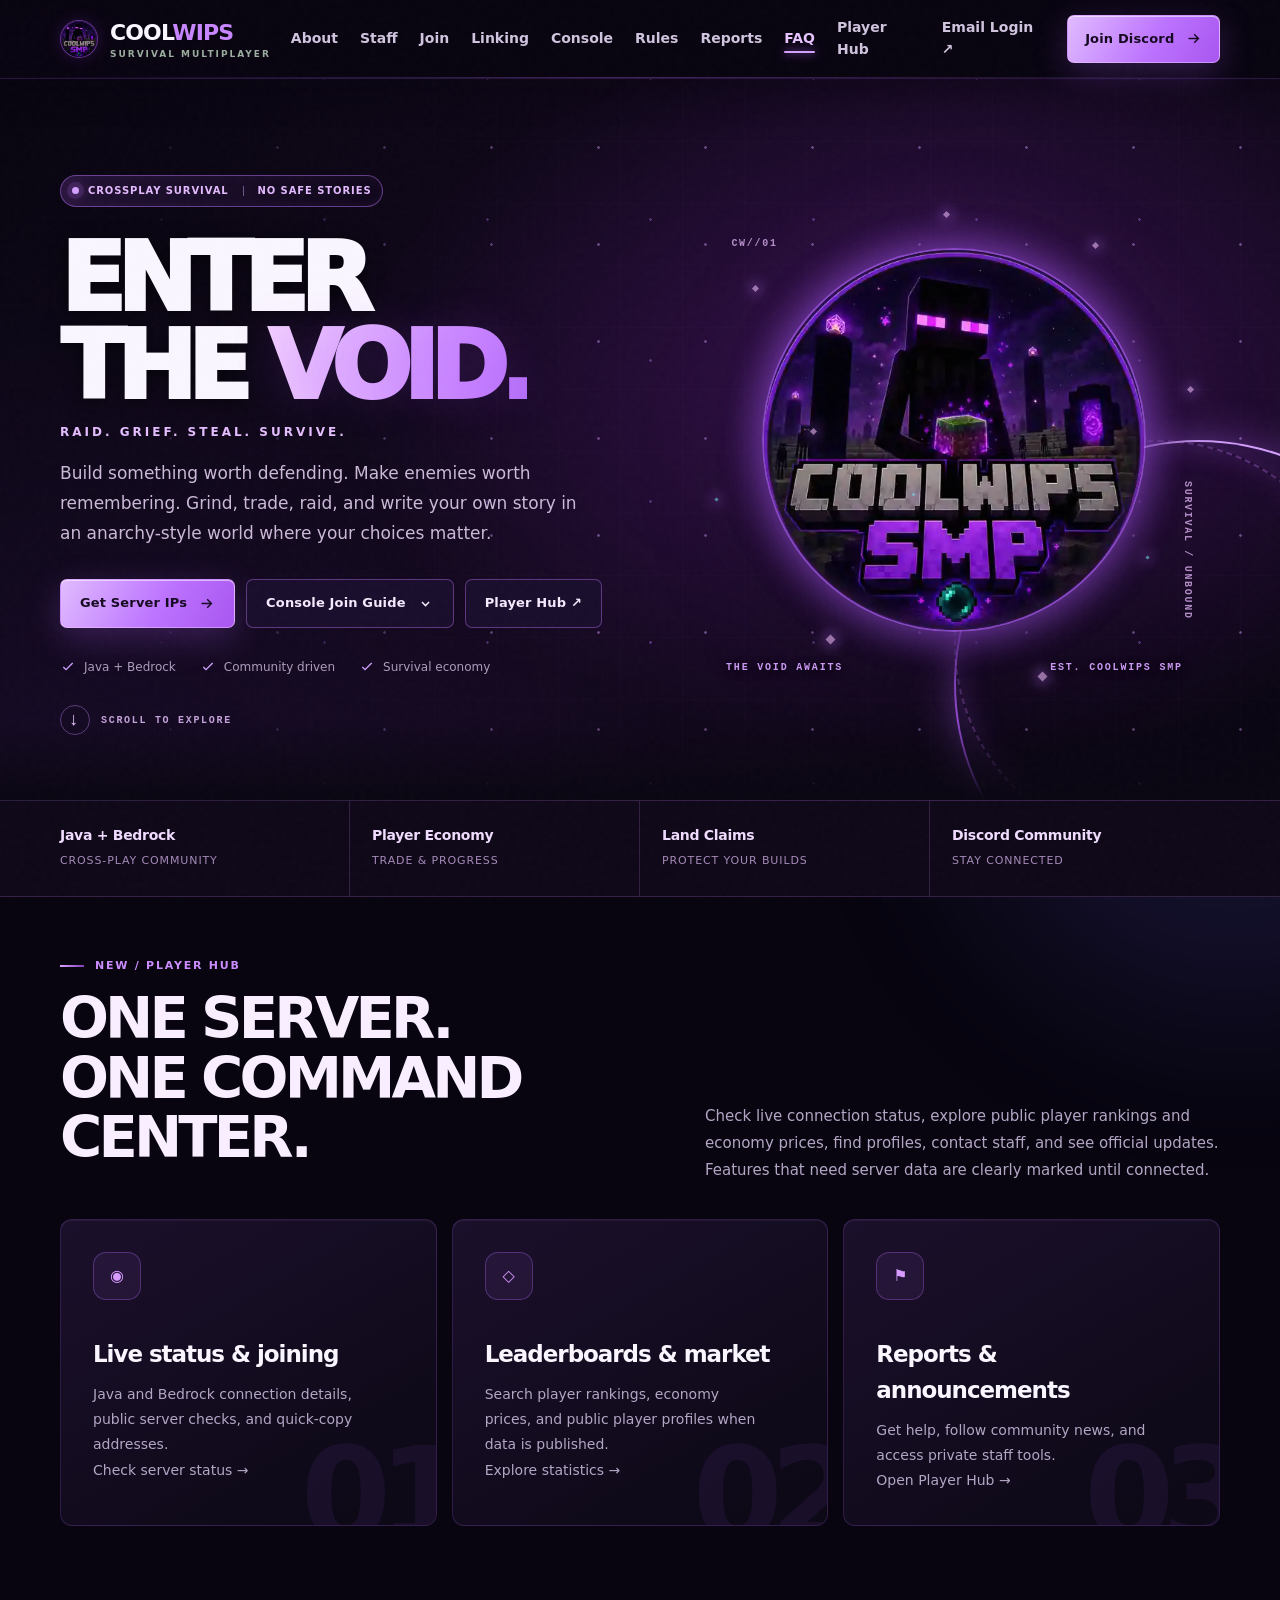
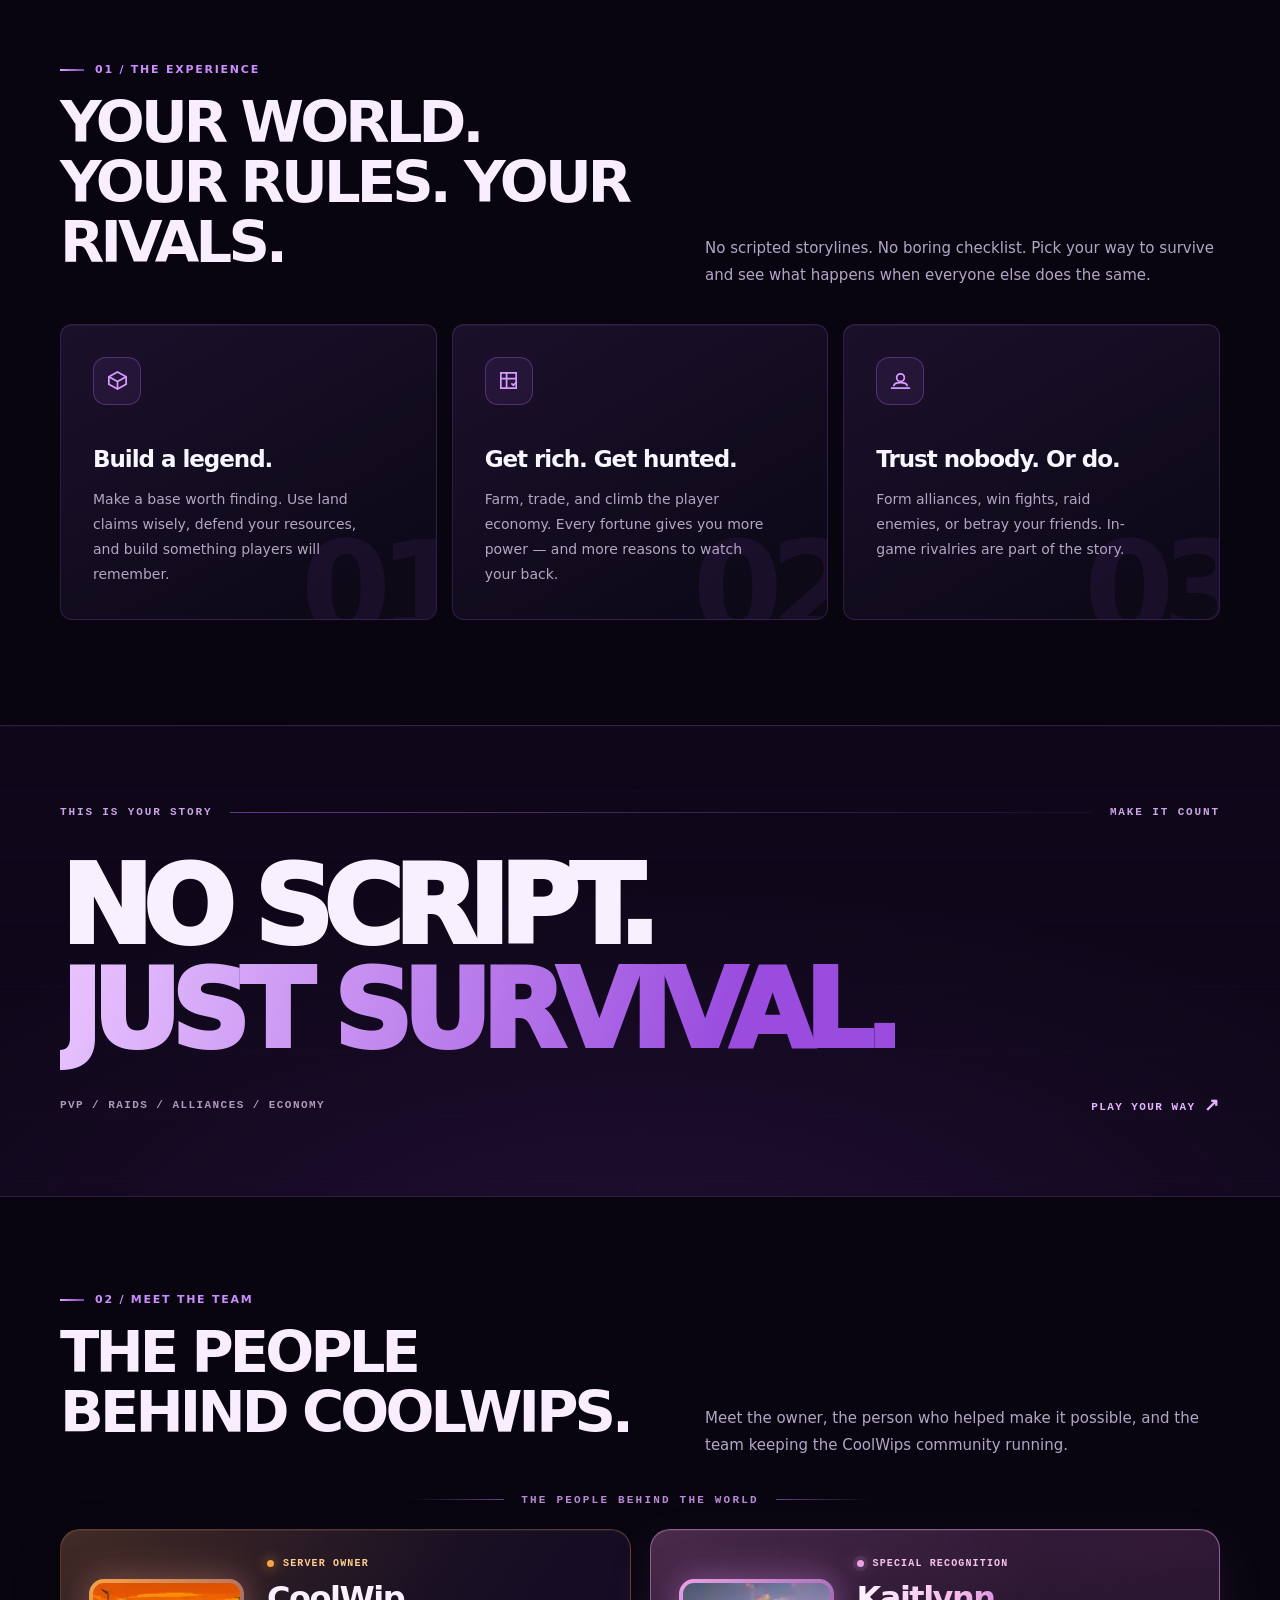
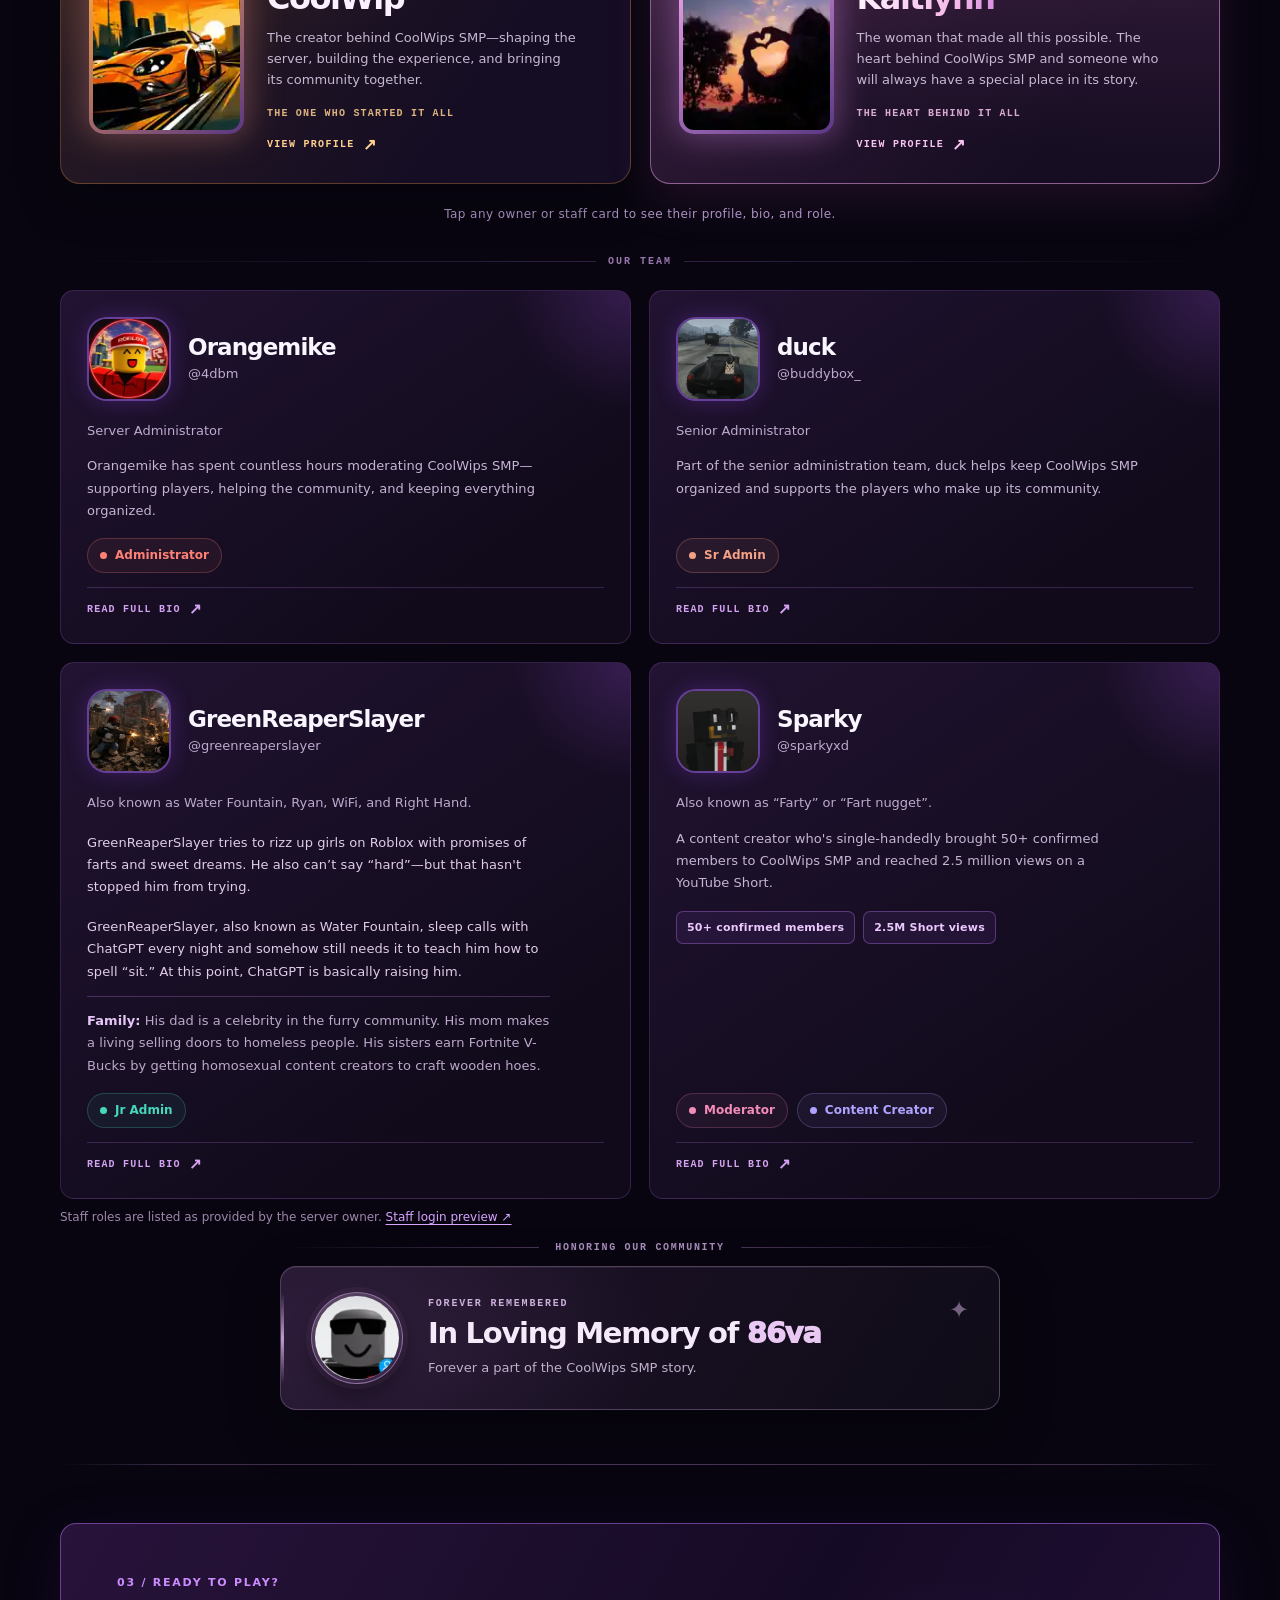
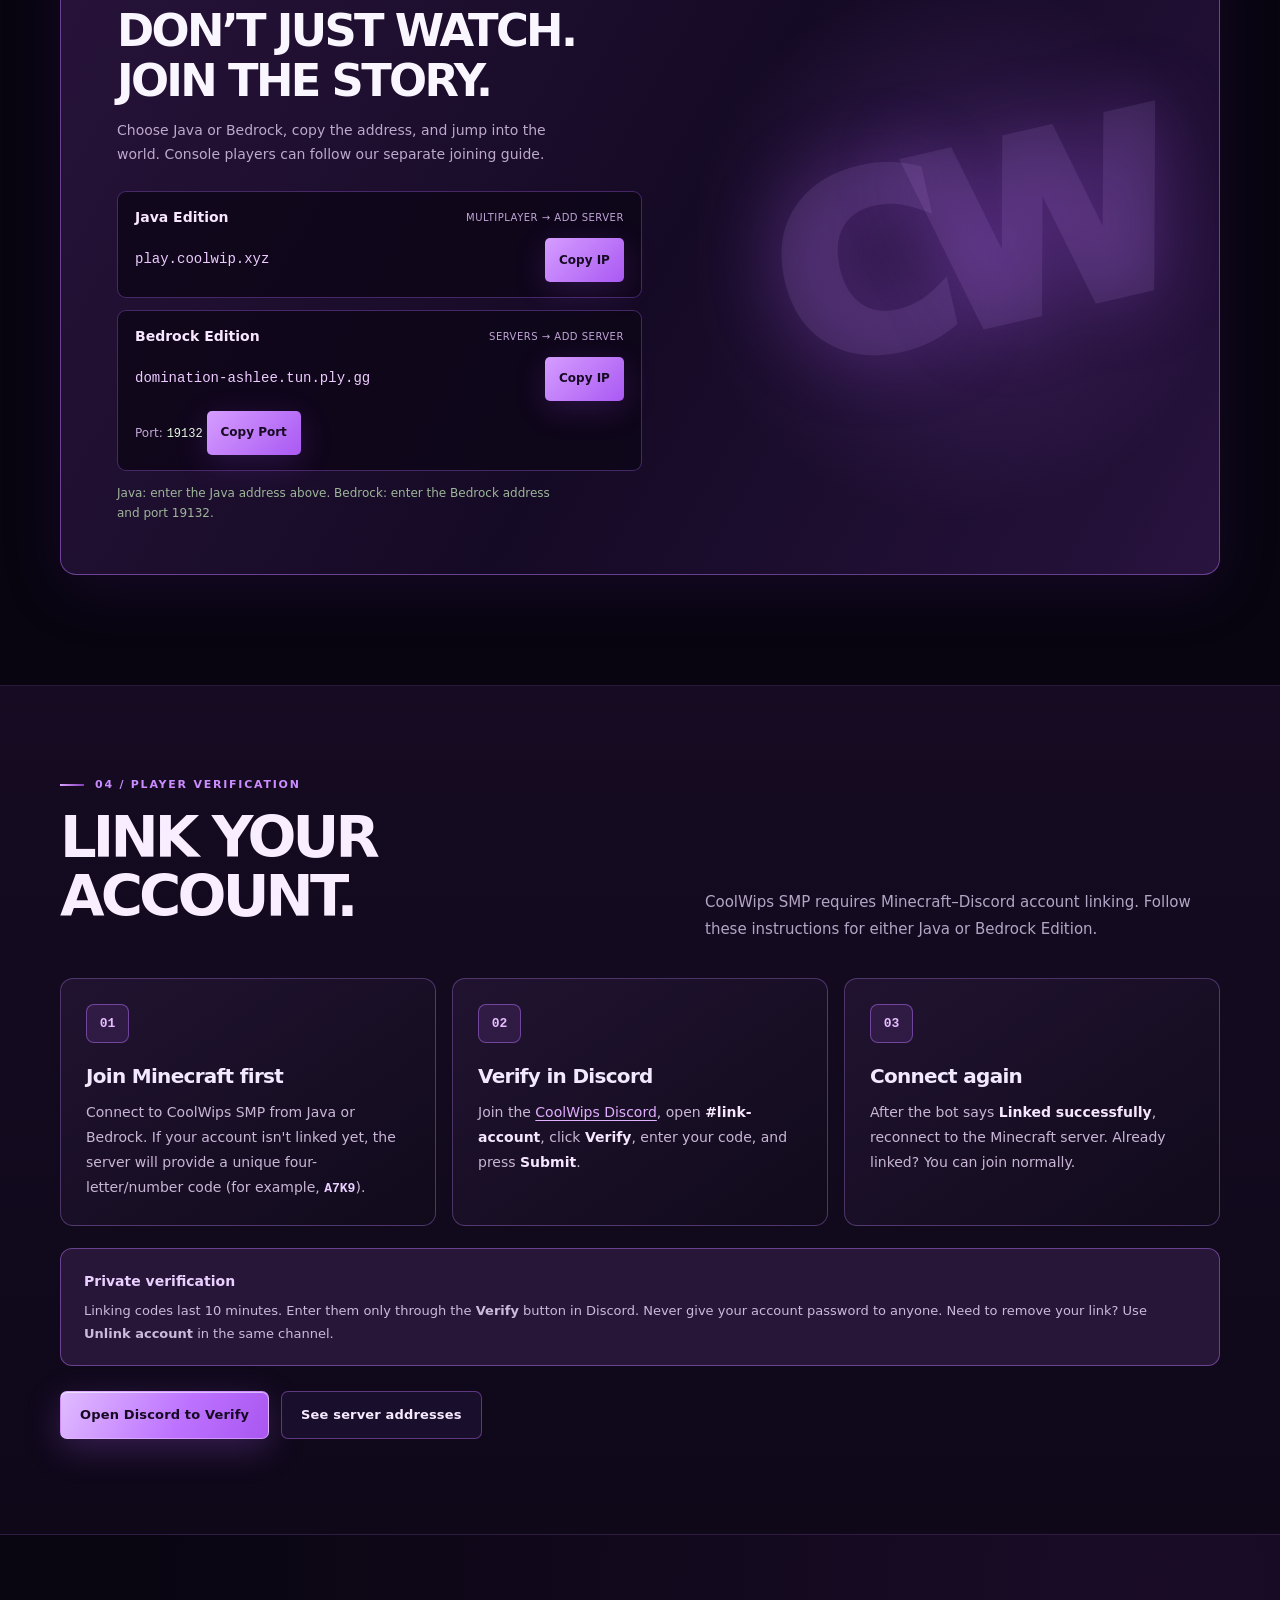
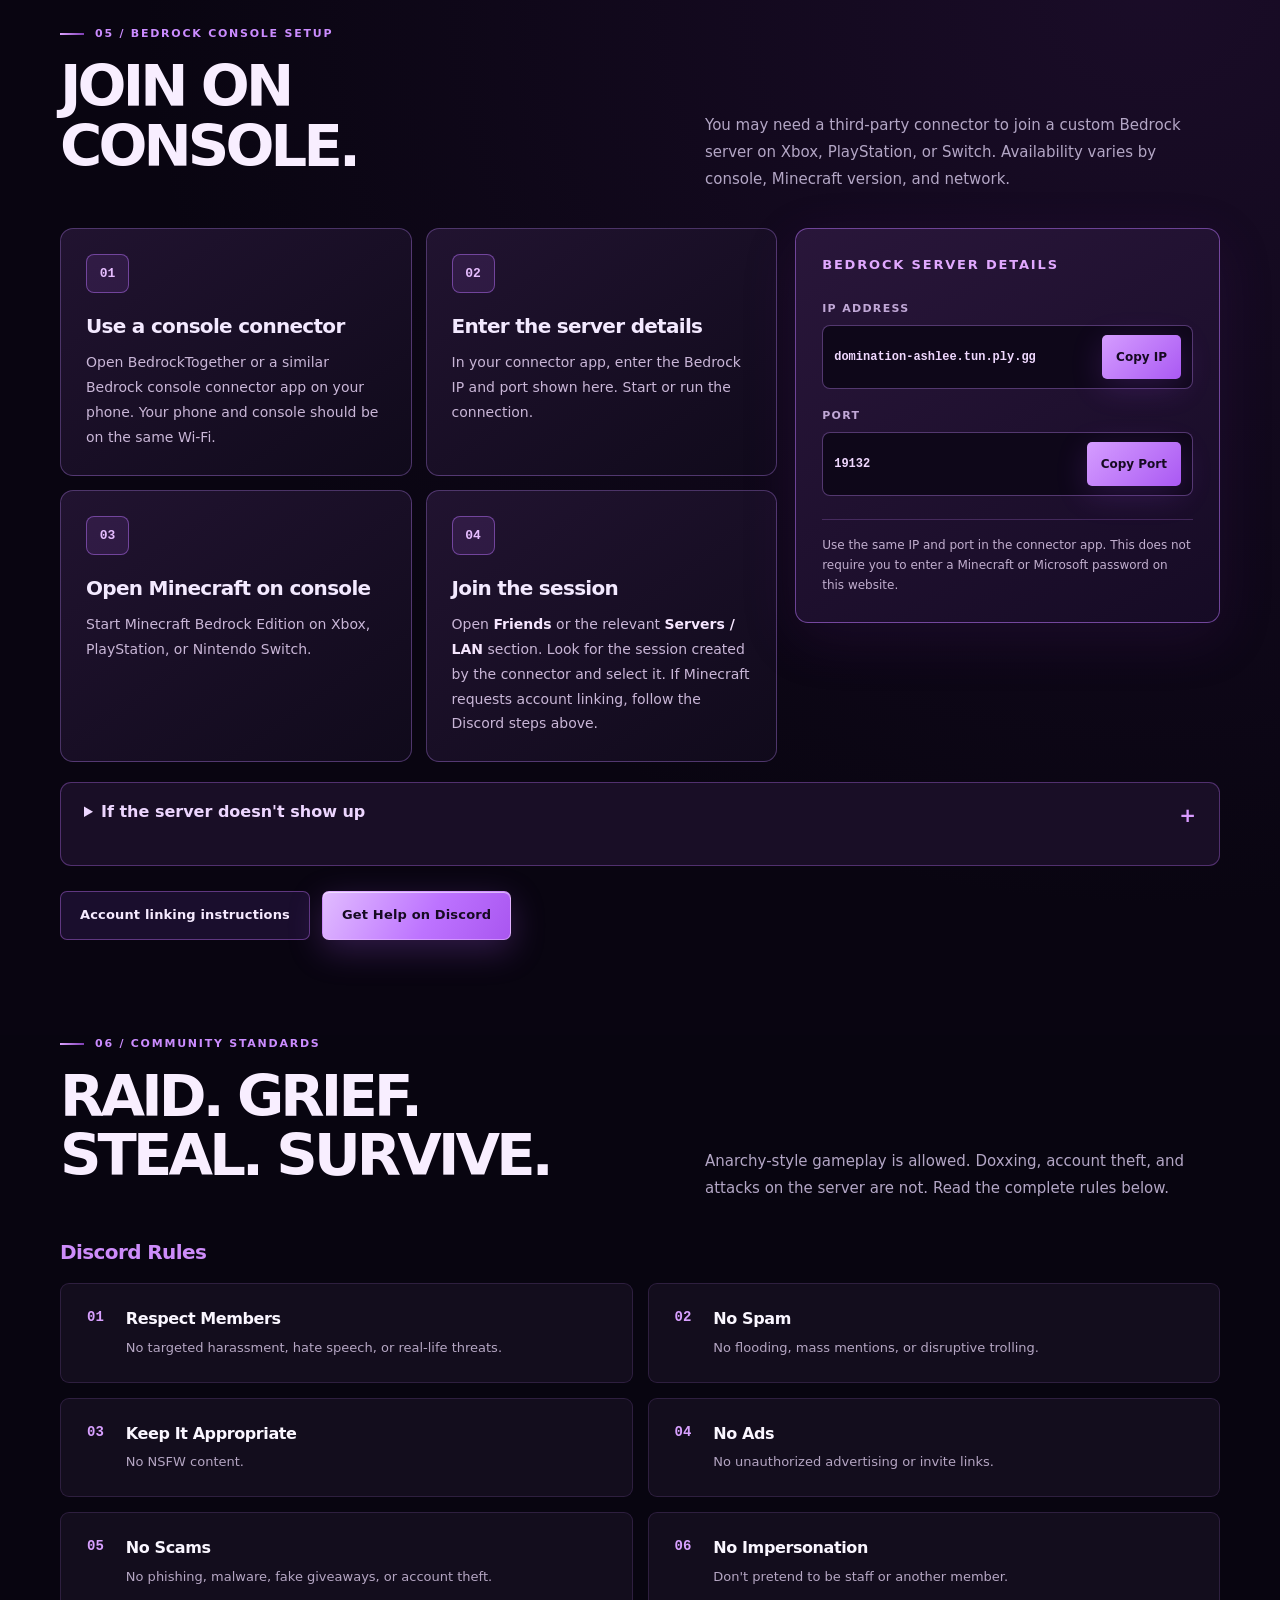
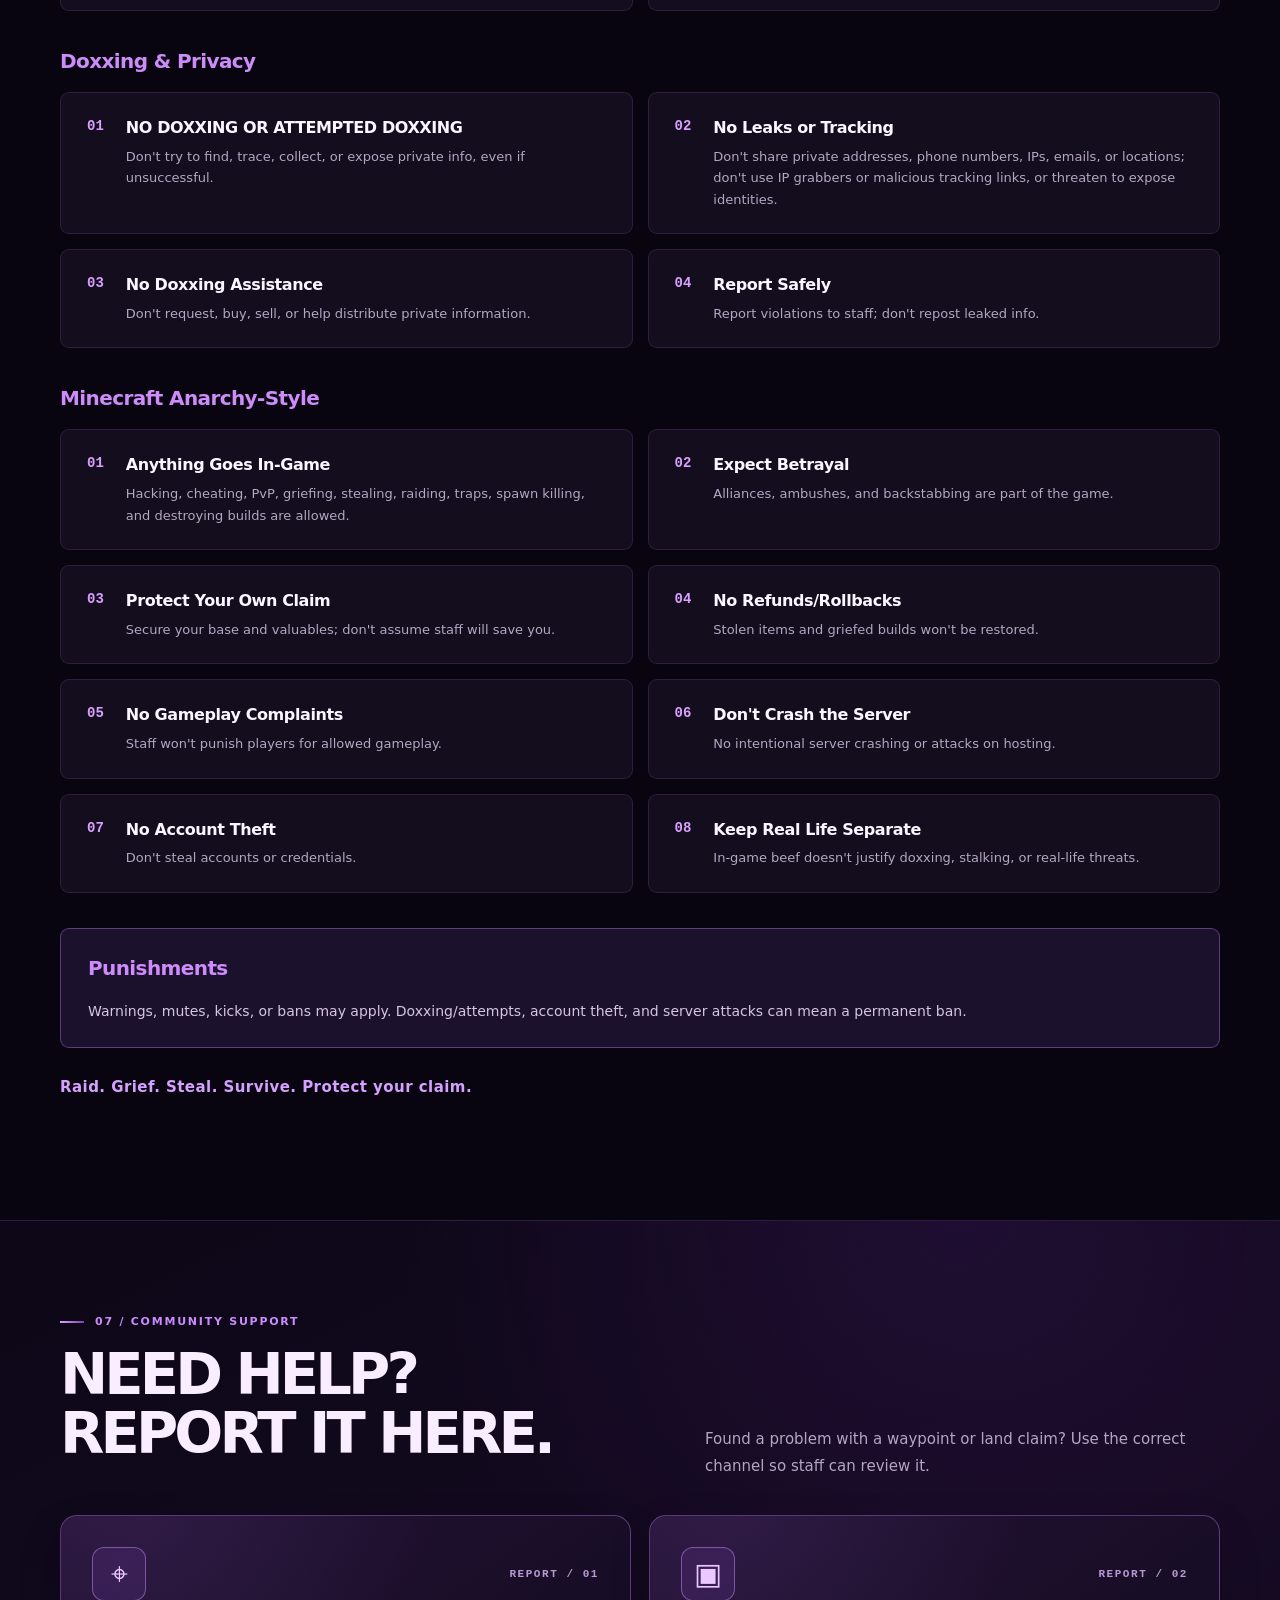
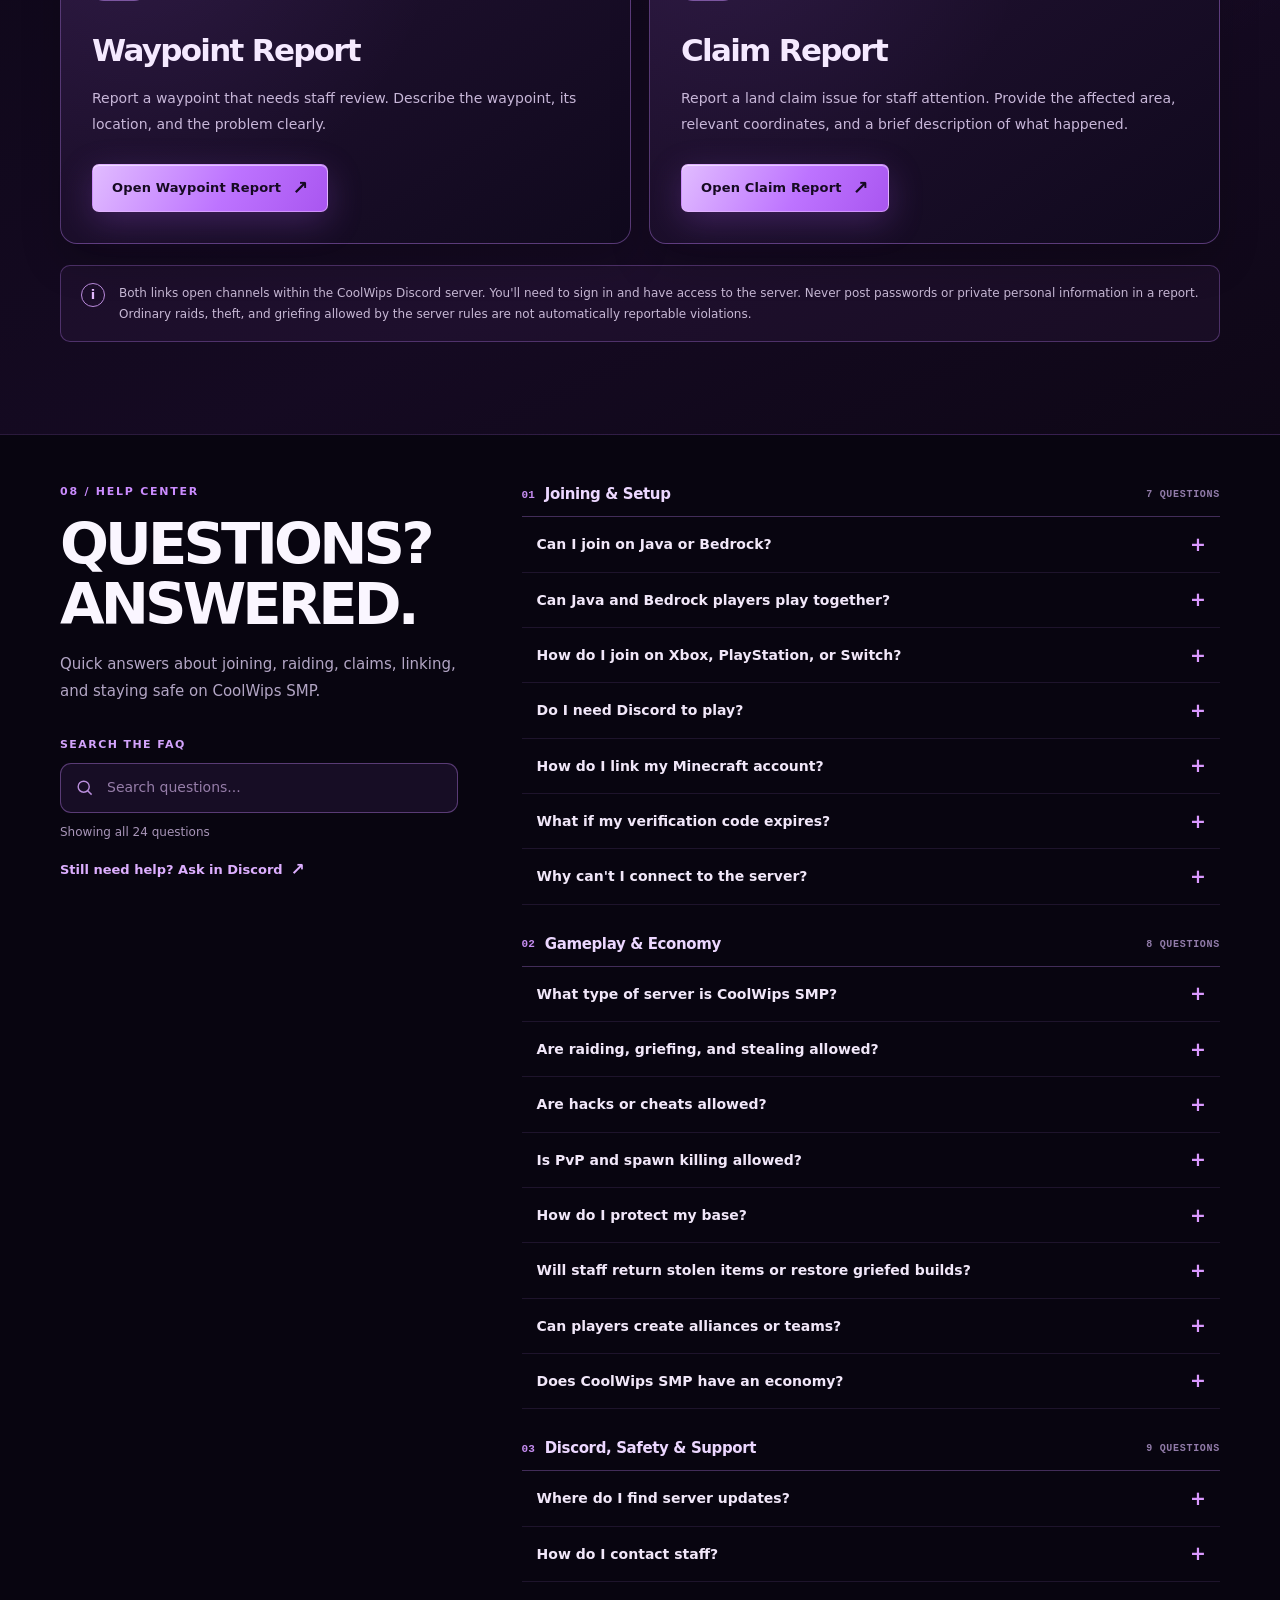
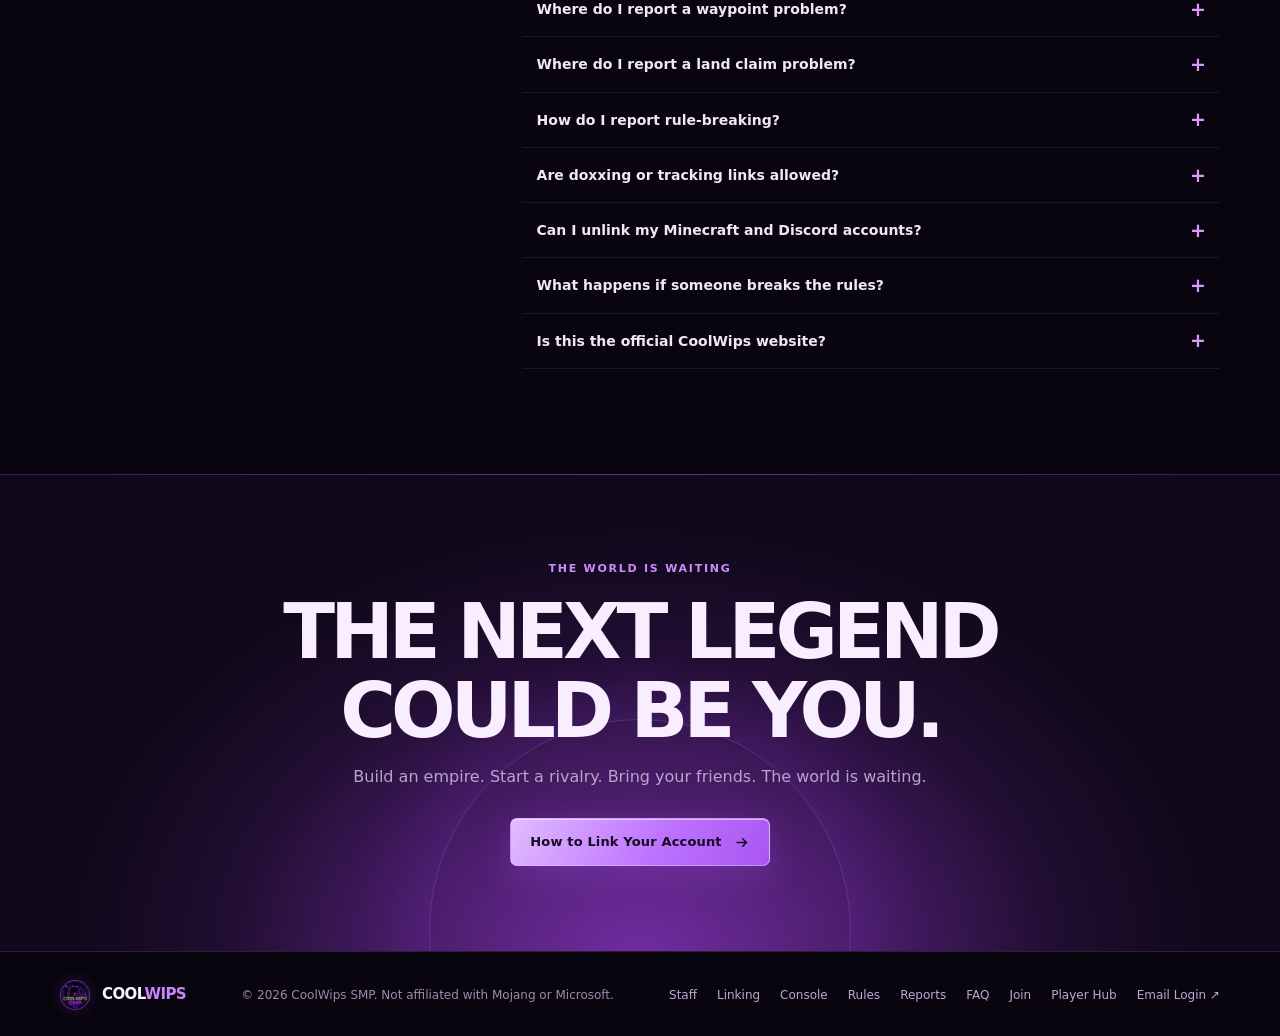
==== commit dece81f0: "Use play.coolwip.xyz in all homepage Java joining and FAQ instructions" ====
--- a/index.html
+++ b/index.html
@@ -129,7 +129,7 @@
       </div>
         <div class="memorial-divider" aria-hidden="true"></div>
     </section>
-    <section class="join-section" id="join"><div class="wrap"><div class="join-card"><div class="join-left"><div class="kicker">03 / Ready to play?</div><h2>DON’T JUST WATCH.<br/>JOIN THE STORY.</h2><p>Choose Java or Bedrock, copy the address, and jump into the world. Console players can follow our separate joining guide.</p><div class="edition-list"><div class="edition-card"><div class="edition-head"><strong>Java Edition</strong><span>Multiplayer → Add Server</span></div><div class="edition-address"><code>tw-observers.tun.ply.gg</code><button type="button" class="copy-small" data-copy="tw-observers.tun.ply.gg" aria-label="Copy Java server IP">Copy IP</button></div></div><div class="edition-card"><div class="edition-head"><strong>Bedrock Edition</strong><span>Servers → Add Server</span></div><div class="edition-address"><code>domination-ashlee.tun.ply.gg</code><button type="button" class="copy-small" data-copy="domination-ashlee.tun.ply.gg" aria-label="Copy Bedrock server IP">Copy IP</button></div><div class="edition-port">Port: <code>19132</code> <button type="button" class="copy-small" data-copy="19132" aria-label="Copy Bedrock port">Copy Port</button></div></div></div><p class="join-hint">Java: enter the Java address above. Bedrock: enter the Bedrock address and port 19132.</p></div><div class="join-right" aria-hidden="true"><div class="join-glyph">CW</div></div></div></div></section>
+    <section class="join-section" id="join"><div class="wrap"><div class="join-card"><div class="join-left"><div class="kicker">03 / Ready to play?</div><h2>DON’T JUST WATCH.<br/>JOIN THE STORY.</h2><p>Choose Java or Bedrock, copy the address, and jump into the world. Console players can follow our separate joining guide.</p><div class="edition-list"><div class="edition-card"><div class="edition-head"><strong>Java Edition</strong><span>Multiplayer → Add Server</span></div><div class="edition-address"><code>play.coolwip.xyz</code><button type="button" class="copy-small" data-copy="play.coolwip.xyz" aria-label="Copy Java server IP">Copy IP</button></div></div><div class="edition-card"><div class="edition-head"><strong>Bedrock Edition</strong><span>Servers → Add Server</span></div><div class="edition-address"><code>domination-ashlee.tun.ply.gg</code><button type="button" class="copy-small" data-copy="domination-ashlee.tun.ply.gg" aria-label="Copy Bedrock server IP">Copy IP</button></div><div class="edition-port">Port: <code>19132</code> <button type="button" class="copy-small" data-copy="19132" aria-label="Copy Bedrock port">Copy Port</button></div></div></div><p class="join-hint">Java: enter the Java address above. Bedrock: enter the Bedrock address and port 19132.</p></div><div class="join-right" aria-hidden="true"><div class="join-glyph">CW</div></div></div></div></section>
 
     <section class="section help-section" id="link-account" aria-labelledby="link-title">
       <div class="wrap">
@@ -170,7 +170,7 @@
         <div class="reports-tip"><span aria-hidden="true">i</span><p>Both links open channels within the CoolWips Discord server. You'll need to sign in and have access to the server. Never post passwords or private personal information in a report. Ordinary raids, theft, and griefing allowed by the server rules are not automatically reportable violations.</p></div>
       </div>
     </section>
-    <section class="section" id="faq" style="padding-top:10px"><div class="wrap faq"><div class="faq-intro"><div class="kicker">08 / Help center</div><h2>QUESTIONS?<br/>ANSWERED.</h2><p class="section-intro">Quick answers about joining, raiding, claims, linking, and staying safe on CoolWips SMP.</p><div class="faq-search"><label for="faq-search-input">SEARCH THE FAQ</label><div class="faq-search-field"><svg viewBox="0 0 24 24" width="19" height="19" fill="none" stroke="currentColor" stroke-width="1.8" aria-hidden="true"><circle cx="11" cy="11" r="7"/><path d="m16 16 5 5"/></svg><input id="faq-search-input" type="search" placeholder="Search questions..." autocomplete="off" aria-describedby="faq-results" /></div><p class="faq-results" id="faq-results" role="status" aria-live="polite">Showing all 24 questions</p></div><a class="faq-support-link" href="https://discord.gg/KDA3Z7n954" target="_blank" rel="noopener noreferrer">Still need help? Ask in Discord <span aria-hidden="true">↗</span></a></div><div class="faq-answers"><div class="faq-group"><div class="faq-group-heading"><span class="faq-group-number">01</span><h3>Joining &amp; Setup</h3><span class="faq-group-total">7 QUESTIONS</span></div><details class="faq-question"><summary>Can I join on Java or Bedrock?</summary><div class="faq-answer"><p>Yes. Java players use <code>tw-observers.tun.ply.gg</code>. Bedrock players use <code>domination-ashlee.tun.ply.gg</code> on port <code>19132</code>.</p></div></details><details class="faq-question"><summary>Can Java and Bedrock players play together?</summary><div class="faq-answer"><p>Yes. CoolWips SMP supports crossplay between Java and Bedrock editions.</p></div></details><details class="faq-question"><summary>How do I join on Xbox, PlayStation, or Switch?</summary><div class="faq-answer"><p>Use a console connection method such as BedrockTogether to join the custom Bedrock server. Results vary by platform and network. <a href="#console">Read the console guide.</a></p></div></details><details class="faq-question"><summary>Do I need Discord to play?</summary><div class="faq-answer"><p>Yes. CoolWips SMP requires Minecraft–Discord account linking before joining. <a href="#link-account">View the linking instructions.</a></p></div></details><details class="faq-question"><summary>How do I link my Minecraft account?</summary><div class="faq-answer"><p>Connect to CoolWips SMP, get your four-character code, then click <strong>Verify</strong> in Discord's <strong>#link-account</strong> channel and submit the code. Reconnect when linked.</p></div></details><details class="faq-question"><summary>What if my verification code expires?</summary><div class="faq-answer"><p>Linking codes expire after 10 minutes. Reconnect to obtain a new code and complete the verification in Discord.</p></div></details><details class="faq-question"><summary>Why can't I connect to the server?</summary><div class="faq-answer"><p>Check your edition's address, port <code>19132</code> for Bedrock, and Discord linking. For console, confirm the connector and phone are on the same Wi-Fi as the console. If problems persist, contact staff.</p></div></details></div><div class="faq-group"><div class="faq-group-heading"><span class="faq-group-number">02</span><h3>Gameplay &amp; Economy</h3><span class="faq-group-total">8 QUESTIONS</span></div><details class="faq-question"><summary>What type of server is CoolWips SMP?</summary><div class="faq-answer"><p>Anarchy-style Minecraft survival with raiding, PvP, alliances, land claims, and a player economy.</p></div></details><details class="faq-question"><summary>Are raiding, griefing, and stealing allowed?</summary><div class="faq-answer"><p>Yes. These activities, traps, and destroying builds are permitted as in-game gameplay. Real-life threats and attacks on the server are not.</p></div></details><details class="faq-question"><summary>Are hacks or cheats allowed?</summary><div class="faq-answer"><p>The published server rules allow in-game cheating and hacking. Deliberately crashing the server, account theft, and attacks on hosting are prohibited.</p></div></details><details class="faq-question"><summary>Is PvP and spawn killing allowed?</summary><div class="faq-answer"><p>Yes. Both PvP and spawn killing are allowed under the server's anarchy-style gameplay rules.</p></div></details><details class="faq-question"><summary>How do I protect my base?</summary><div class="faq-answer"><p>Use the land-claim system, secure your belongings, and think carefully before sharing your base location. Read the <a href="#rules">full server rules</a>.</p></div></details><details class="faq-question"><summary>Will staff return stolen items or restore griefed builds?</summary><div class="faq-answer"><p>No. Staff do not refund or roll back items or builds lost to gameplay that the rules permit.</p></div></details><details class="faq-question"><summary>Can players create alliances or teams?</summary><div class="faq-answer"><p>Yes. Alliances, rivalries, betrayal, and cooperation are part of the experience.</p></div></details><details class="faq-question"><summary>Does CoolWips SMP have an economy?</summary><div class="faq-answer"><p>Yes. Players can trade, farm resources, and grow their wealth. Market prices can change.</p></div></details></div><div class="faq-group"><div class="faq-group-heading"><span class="faq-group-number">03</span><h3>Discord, Safety &amp; Support</h3><span class="faq-group-total">9 QUESTIONS</span></div><details class="faq-question"><summary>Where do I find server updates?</summary><div class="faq-answer"><p>Join the <a href="https://discord.gg/KDA3Z7n954" target="_blank" rel="noopener noreferrer">CoolWips Discord</a> for announcements and community discussions.</p></div></details><details class="faq-question"><summary>How do I contact staff?</summary><div class="faq-answer"><p>Ask for help through <a href="https://discord.gg/KDA3Z7n954" target="_blank" rel="noopener noreferrer">Discord</a>, and see administrator and moderator roles in the <a href="#staff">staff section</a>.</p></div></details><details class="faq-question"><summary>Where do I report a waypoint problem?</summary><div class="faq-answer"><p>Open the <a href="https://discord.com/channels/1025178490481418280/1549559538871701704" target="_blank" rel="noopener noreferrer">Waypoint Report channel</a> in Discord. Describe the waypoint and location so staff can review it.</p></div></details><details class="faq-question"><summary>Where do I report a land claim problem?</summary><div class="faq-answer"><p>Use the <a href="https://discord.com/channels/1025178490481418280/1549559846909771887" target="_blank" rel="noopener noreferrer">Claim Report channel</a> in Discord. Include the area or coordinates and an explanation. <a href="#reports">View both report links.</a></p></div></details><details class="faq-question"><summary>How do I report rule-breaking?</summary><div class="faq-answer"><p>Report doxxing, account theft, scams, real-life threats, or intentional server attacks privately to staff. Do not publicly repost private information.</p></div></details><details class="faq-question"><summary>Are doxxing or tracking links allowed?</summary><div class="faq-answer"><p>No. Trying to find or expose private information, tracking people, IP grabbers, and leaking personal information are prohibited.</p></div></details><details class="faq-question"><summary>Can I unlink my Minecraft and Discord accounts?</summary><div class="faq-answer"><p>Yes. Use <strong>Unlink account</strong> in the Discord <strong>#link-account</strong> channel. You may need to link again before joining.</p></div></details><details class="faq-question"><summary>What happens if someone breaks the rules?</summary><div class="faq-answer"><p>Staff may issue warnings, mutes, kicks, or bans. Doxxing attempts, account theft, and server attacks may result in a permanent ban.</p></div></details><details class="faq-question"><summary>Is this the official CoolWips website?</summary><div class="faq-answer"><p>Yes. It contains server connection details, staff information, rules, account-linking help, and joining instructions.</p></div></details></div><div class="faq-empty" id="faq-empty" hidden><h3>No matching questions</h3><p>Try a different keyword or ask our staff on Discord.</p></div></div></div></section>
+    <section class="section" id="faq" style="padding-top:10px"><div class="wrap faq"><div class="faq-intro"><div class="kicker">08 / Help center</div><h2>QUESTIONS?<br/>ANSWERED.</h2><p class="section-intro">Quick answers about joining, raiding, claims, linking, and staying safe on CoolWips SMP.</p><div class="faq-search"><label for="faq-search-input">SEARCH THE FAQ</label><div class="faq-search-field"><svg viewBox="0 0 24 24" width="19" height="19" fill="none" stroke="currentColor" stroke-width="1.8" aria-hidden="true"><circle cx="11" cy="11" r="7"/><path d="m16 16 5 5"/></svg><input id="faq-search-input" type="search" placeholder="Search questions..." autocomplete="off" aria-describedby="faq-results" /></div><p class="faq-results" id="faq-results" role="status" aria-live="polite">Showing all 24 questions</p></div><a class="faq-support-link" href="https://discord.gg/KDA3Z7n954" target="_blank" rel="noopener noreferrer">Still need help? Ask in Discord <span aria-hidden="true">↗</span></a></div><div class="faq-answers"><div class="faq-group"><div class="faq-group-heading"><span class="faq-group-number">01</span><h3>Joining &amp; Setup</h3><span class="faq-group-total">7 QUESTIONS</span></div><details class="faq-question"><summary>Can I join on Java or Bedrock?</summary><div class="faq-answer"><p>Yes. Java players use <code>play.coolwip.xyz</code>. Bedrock players use <code>domination-ashlee.tun.ply.gg</code> on port <code>19132</code>.</p></div></details><details class="faq-question"><summary>Can Java and Bedrock players play together?</summary><div class="faq-answer"><p>Yes. CoolWips SMP supports crossplay between Java and Bedrock editions.</p></div></details><details class="faq-question"><summary>How do I join on Xbox, PlayStation, or Switch?</summary><div class="faq-answer"><p>Use a console connection method such as BedrockTogether to join the custom Bedrock server. Results vary by platform and network. <a href="#console">Read the console guide.</a></p></div></details><details class="faq-question"><summary>Do I need Discord to play?</summary><div class="faq-answer"><p>Yes. CoolWips SMP requires Minecraft–Discord account linking before joining. <a href="#link-account">View the linking instructions.</a></p></div></details><details class="faq-question"><summary>How do I link my Minecraft account?</summary><div class="faq-answer"><p>Connect to CoolWips SMP, get your four-character code, then click <strong>Verify</strong> in Discord's <strong>#link-account</strong> channel and submit the code. Reconnect when linked.</p></div></details><details class="faq-question"><summary>What if my verification code expires?</summary><div class="faq-answer"><p>Linking codes expire after 10 minutes. Reconnect to obtain a new code and complete the verification in Discord.</p></div></details><details class="faq-question"><summary>Why can't I connect to the server?</summary><div class="faq-answer"><p>Check your edition's address, port <code>19132</code> for Bedrock, and Discord linking. For console, confirm the connector and phone are on the same Wi-Fi as the console. If problems persist, contact staff.</p></div></details></div><div class="faq-group"><div class="faq-group-heading"><span class="faq-group-number">02</span><h3>Gameplay &amp; Economy</h3><span class="faq-group-total">8 QUESTIONS</span></div><details class="faq-question"><summary>What type of server is CoolWips SMP?</summary><div class="faq-answer"><p>Anarchy-style Minecraft survival with raiding, PvP, alliances, land claims, and a player economy.</p></div></details><details class="faq-question"><summary>Are raiding, griefing, and stealing allowed?</summary><div class="faq-answer"><p>Yes. These activities, traps, and destroying builds are permitted as in-game gameplay. Real-life threats and attacks on the server are not.</p></div></details><details class="faq-question"><summary>Are hacks or cheats allowed?</summary><div class="faq-answer"><p>The published server rules allow in-game cheating and hacking. Deliberately crashing the server, account theft, and attacks on hosting are prohibited.</p></div></details><details class="faq-question"><summary>Is PvP and spawn killing allowed?</summary><div class="faq-answer"><p>Yes. Both PvP and spawn killing are allowed under the server's anarchy-style gameplay rules.</p></div></details><details class="faq-question"><summary>How do I protect my base?</summary><div class="faq-answer"><p>Use the land-claim system, secure your belongings, and think carefully before sharing your base location. Read the <a href="#rules">full server rules</a>.</p></div></details><details class="faq-question"><summary>Will staff return stolen items or restore griefed builds?</summary><div class="faq-answer"><p>No. Staff do not refund or roll back items or builds lost to gameplay that the rules permit.</p></div></details><details class="faq-question"><summary>Can players create alliances or teams?</summary><div class="faq-answer"><p>Yes. Alliances, rivalries, betrayal, and cooperation are part of the experience.</p></div></details><details class="faq-question"><summary>Does CoolWips SMP have an economy?</summary><div class="faq-answer"><p>Yes. Players can trade, farm resources, and grow their wealth. Market prices can change.</p></div></details></div><div class="faq-group"><div class="faq-group-heading"><span class="faq-group-number">03</span><h3>Discord, Safety &amp; Support</h3><span class="faq-group-total">9 QUESTIONS</span></div><details class="faq-question"><summary>Where do I find server updates?</summary><div class="faq-answer"><p>Join the <a href="https://discord.gg/KDA3Z7n954" target="_blank" rel="noopener noreferrer">CoolWips Discord</a> for announcements and community discussions.</p></div></details><details class="faq-question"><summary>How do I contact staff?</summary><div class="faq-answer"><p>Ask for help through <a href="https://discord.gg/KDA3Z7n954" target="_blank" rel="noopener noreferrer">Discord</a>, and see administrator and moderator roles in the <a href="#staff">staff section</a>.</p></div></details><details class="faq-question"><summary>Where do I report a waypoint problem?</summary><div class="faq-answer"><p>Open the <a href="https://discord.com/channels/1025178490481418280/1549559538871701704" target="_blank" rel="noopener noreferrer">Waypoint Report channel</a> in Discord. Describe the waypoint and location so staff can review it.</p></div></details><details class="faq-question"><summary>Where do I report a land claim problem?</summary><div class="faq-answer"><p>Use the <a href="https://discord.com/channels/1025178490481418280/1549559846909771887" target="_blank" rel="noopener noreferrer">Claim Report channel</a> in Discord. Include the area or coordinates and an explanation. <a href="#reports">View both report links.</a></p></div></details><details class="faq-question"><summary>How do I report rule-breaking?</summary><div class="faq-answer"><p>Report doxxing, account theft, scams, real-life threats, or intentional server attacks privately to staff. Do not publicly repost private information.</p></div></details><details class="faq-question"><summary>Are doxxing or tracking links allowed?</summary><div class="faq-answer"><p>No. Trying to find or expose private information, tracking people, IP grabbers, and leaking personal information are prohibited.</p></div></details><details class="faq-question"><summary>Can I unlink my Minecraft and Discord accounts?</summary><div class="faq-answer"><p>Yes. Use <strong>Unlink account</strong> in the Discord <strong>#link-account</strong> channel. You may need to link again before joining.</p></div></details><details class="faq-question"><summary>What happens if someone breaks the rules?</summary><div class="faq-answer"><p>Staff may issue warnings, mutes, kicks, or bans. Doxxing attempts, account theft, and server attacks may result in a permanent ban.</p></div></details><details class="faq-question"><summary>Is this the official CoolWips website?</summary><div class="faq-answer"><p>Yes. It contains server connection details, staff information, rules, account-linking help, and joining instructions.</p></div></details></div><div class="faq-empty" id="faq-empty" hidden><h3>No matching questions</h3><p>Try a different keyword or ask our staff on Discord.</p></div></div></div></section>
     <section class="closing"><div class="closing-glow" aria-hidden="true"></div><div class="wrap"><div class="kicker">The world is waiting</div><h2>THE NEXT LEGEND<br/>COULD BE YOU.</h2><p>Build an empire. Start a rivalry. Bring your friends. The world is waiting.</p><a href="#link-account" class="btn btn-green">How to Link Your Account <svg viewBox="0 0 24 24" fill="none" stroke="currentColor" stroke-width="2"><path d="M5 12h14m-6-6 6 6-6 6"/></svg></a></div></section>
   </main>
   <footer class="footer"><div class="wrap footer-inner"><a class="brand" href="#home" style="font-size:15px"><span class="brand-icon" style="width:30px;height:30px"><img src="assets/coolwips-logo-v2.webp" alt="" width="30" height="30" /></span><span>COOL<span>WIPS</span></span></a><small>© <span id="year"></span> CoolWips SMP. Not affiliated with Mojang or Microsoft.</small><nav aria-label="Footer links"><a href="#staff">Staff</a><a href="#link-account">Linking</a><a href="#console">Console</a><a href="#rules">Rules</a><a href="#reports">Reports</a><a href="#faq">FAQ</a><a href="#join">Join</a><a href="hub.html">Player Hub</a><a href="https://webmail.amelu.org/" target="_blank" rel="noopener noreferrer" aria-label="Log in to CoolWips SMP email on Amelu Webmail">Email Login ↗</a></nav></div>
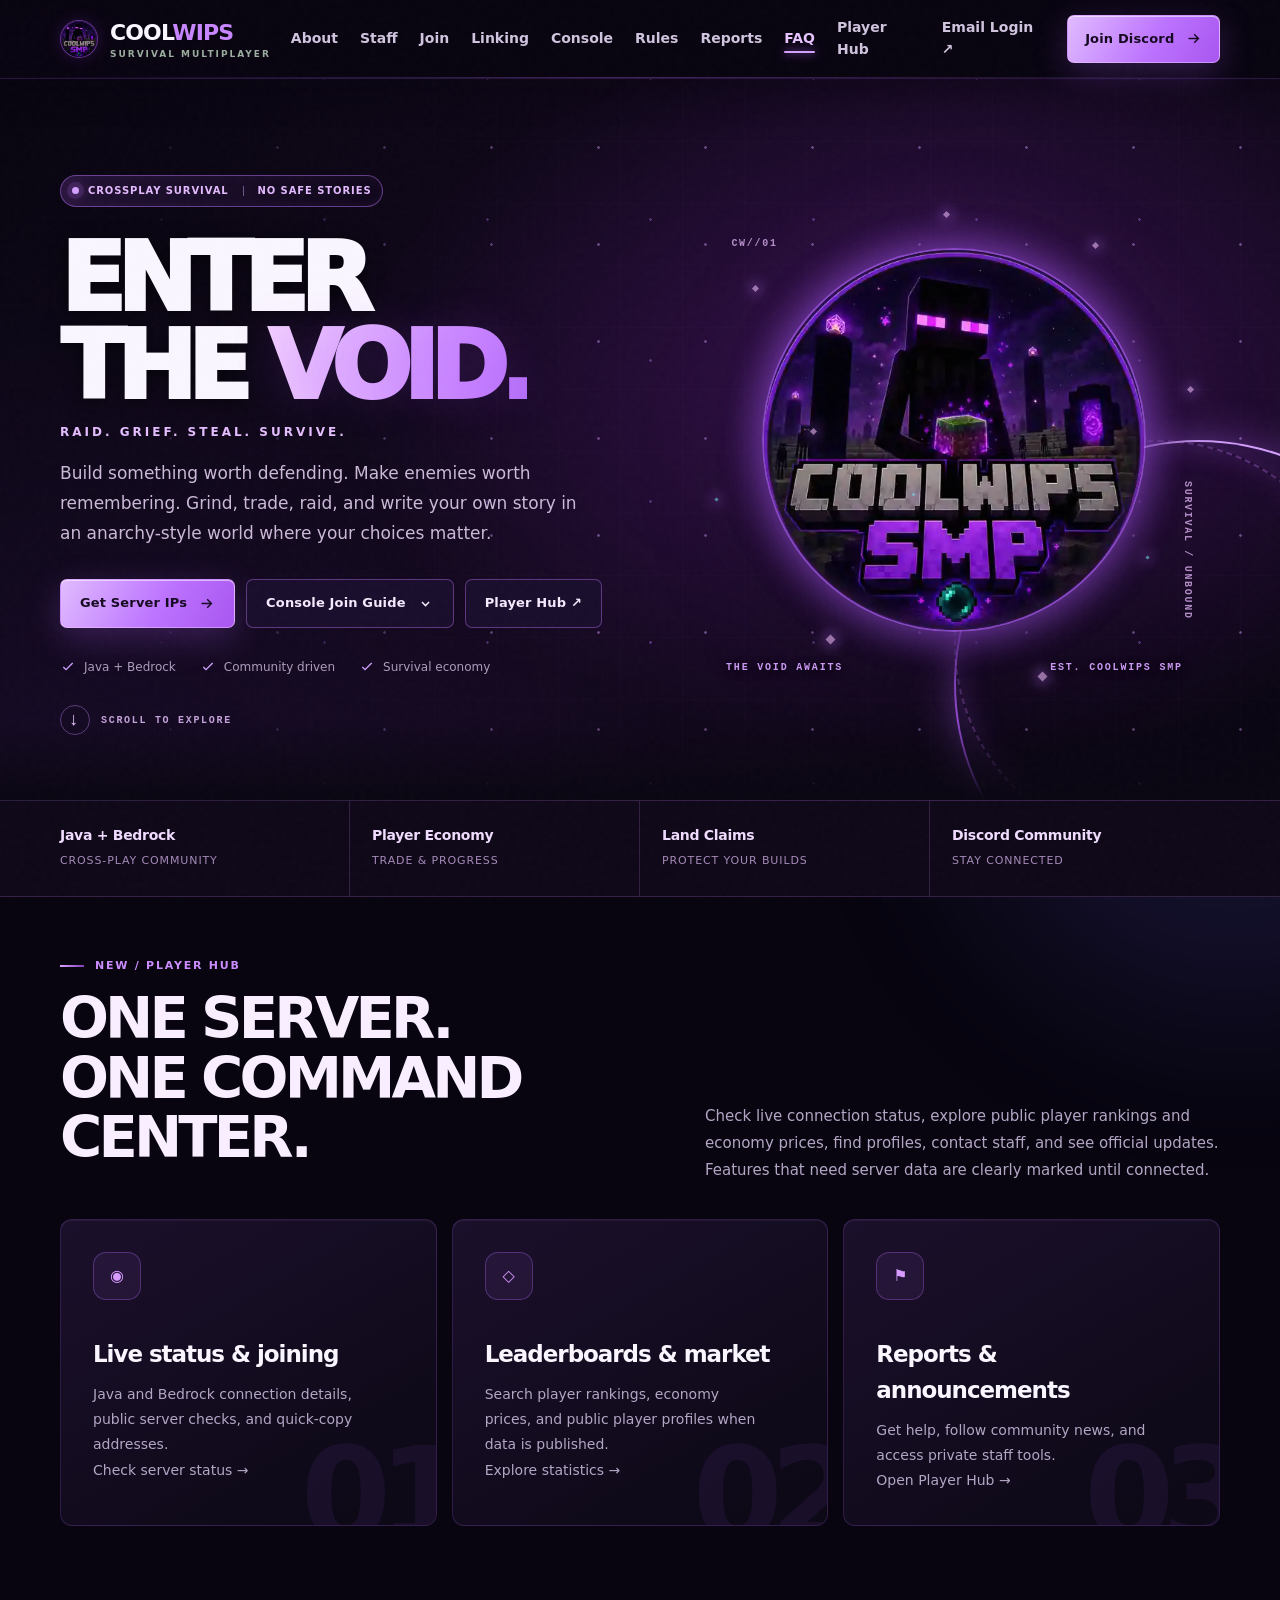
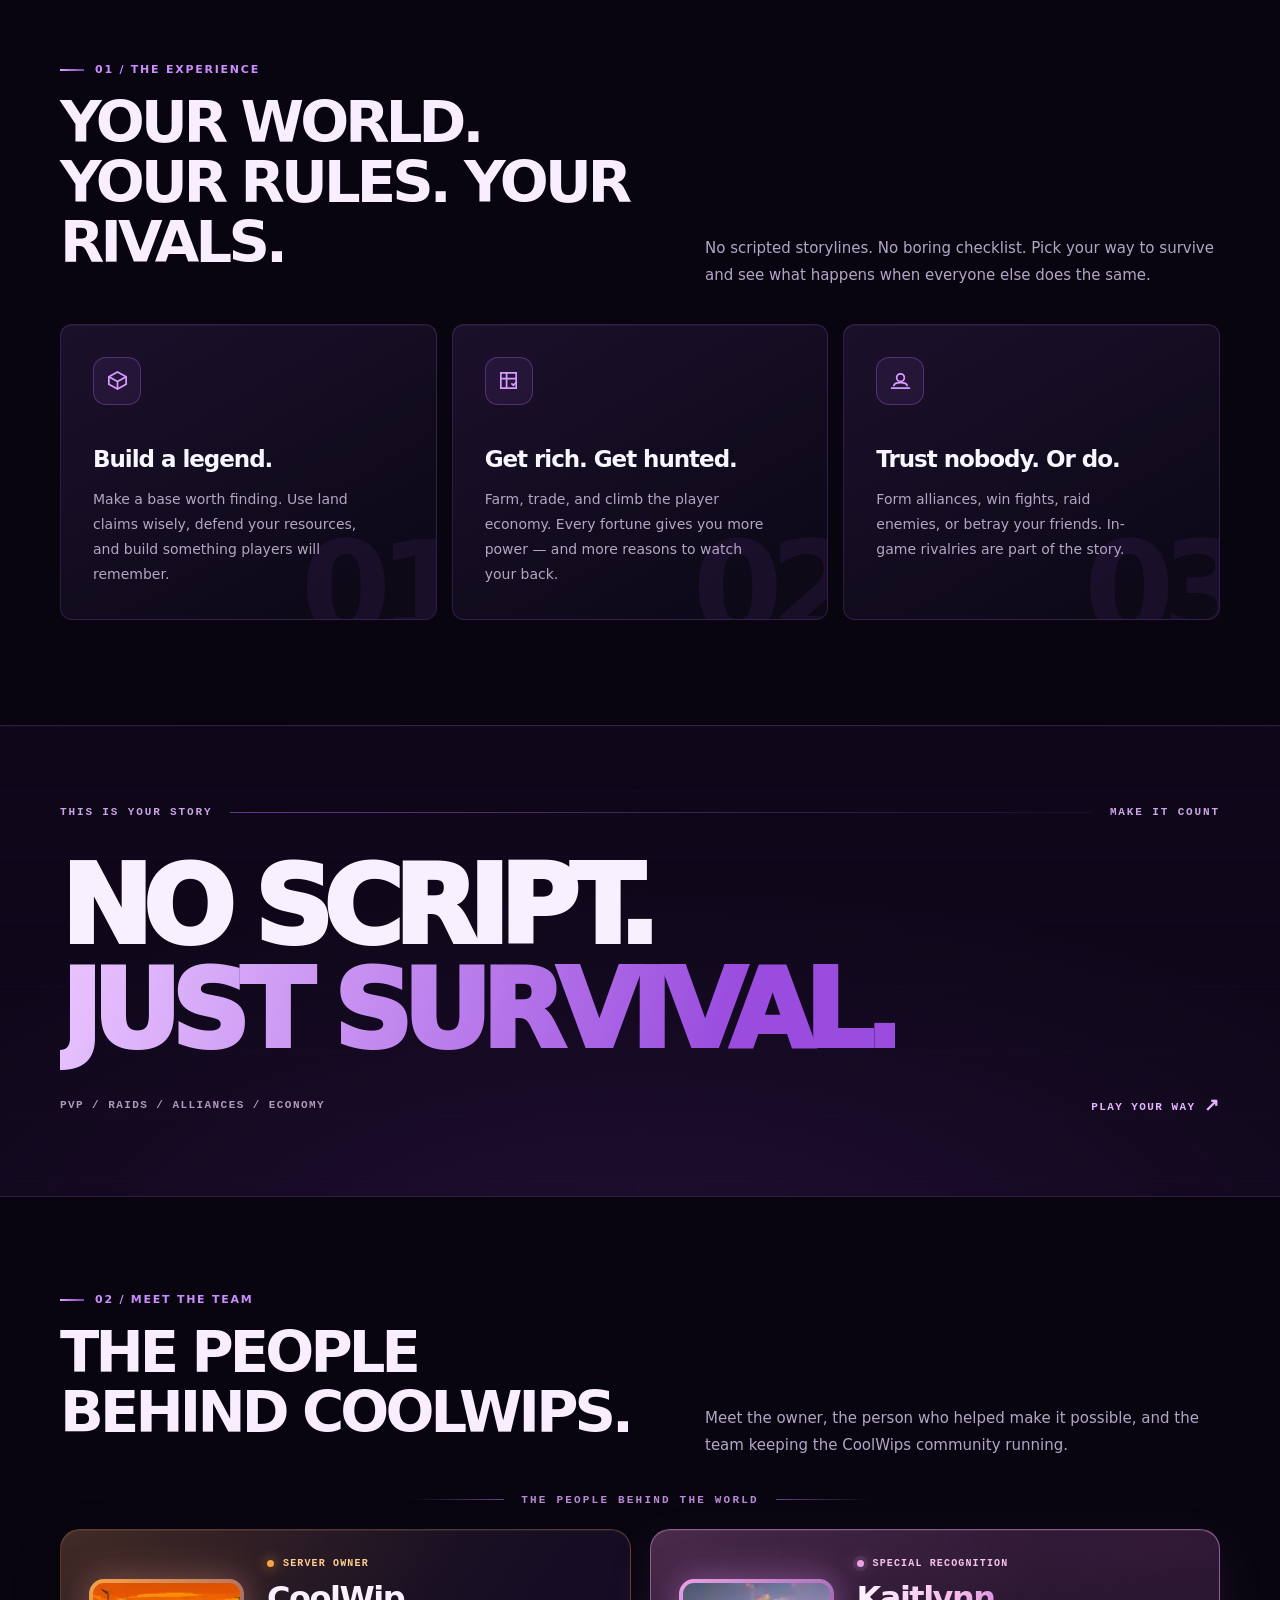
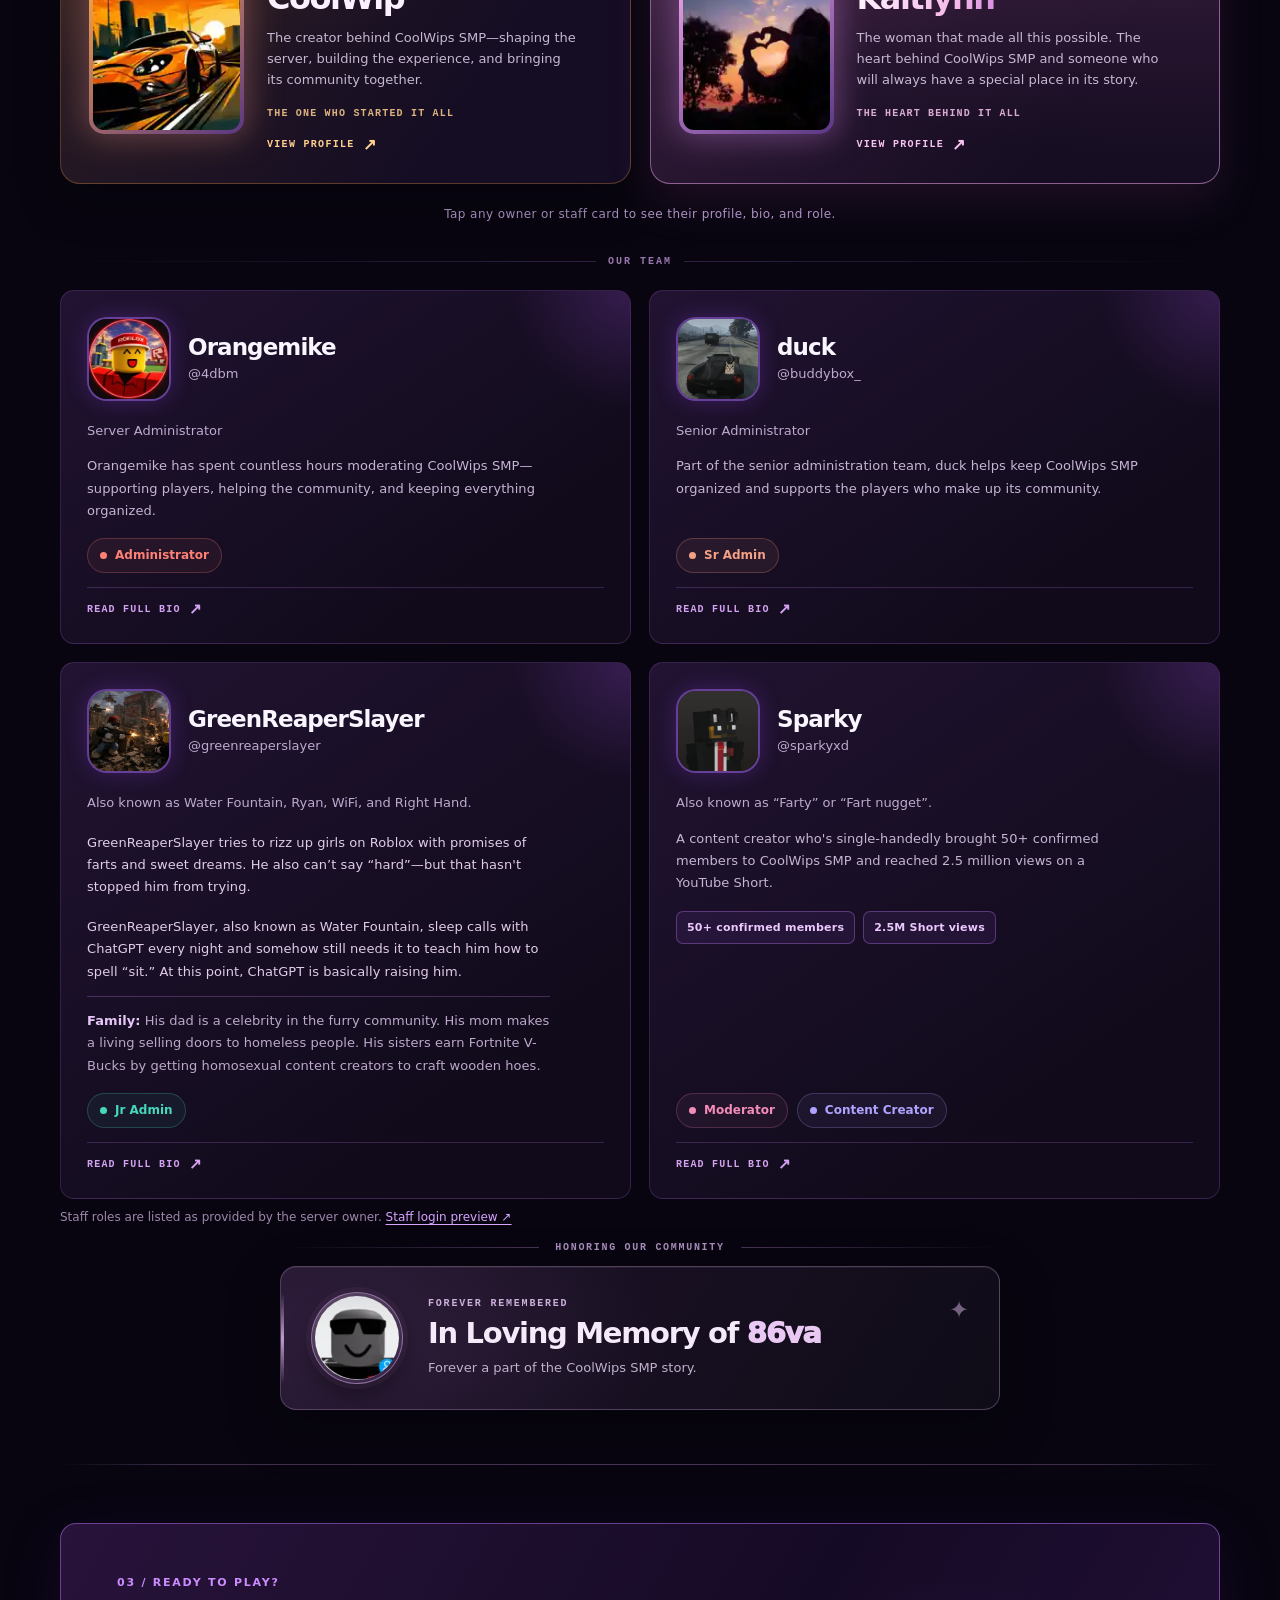
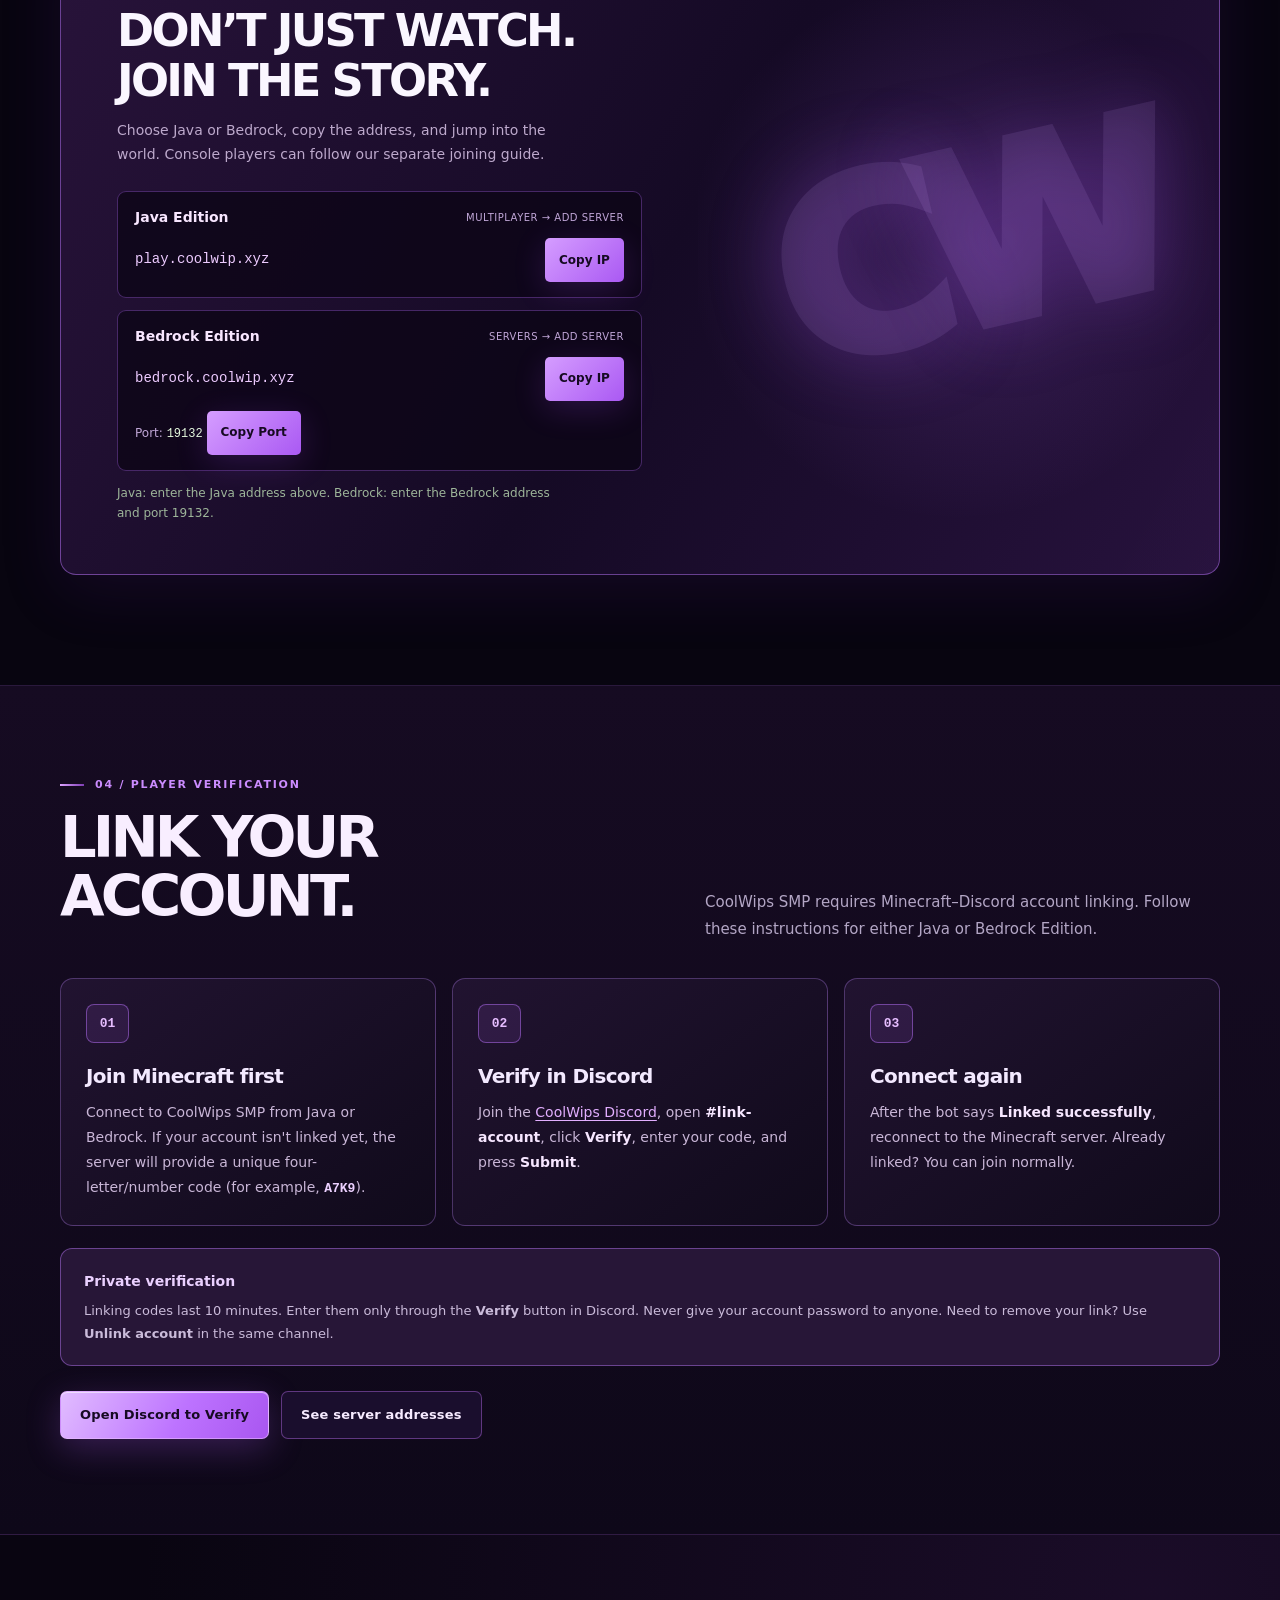
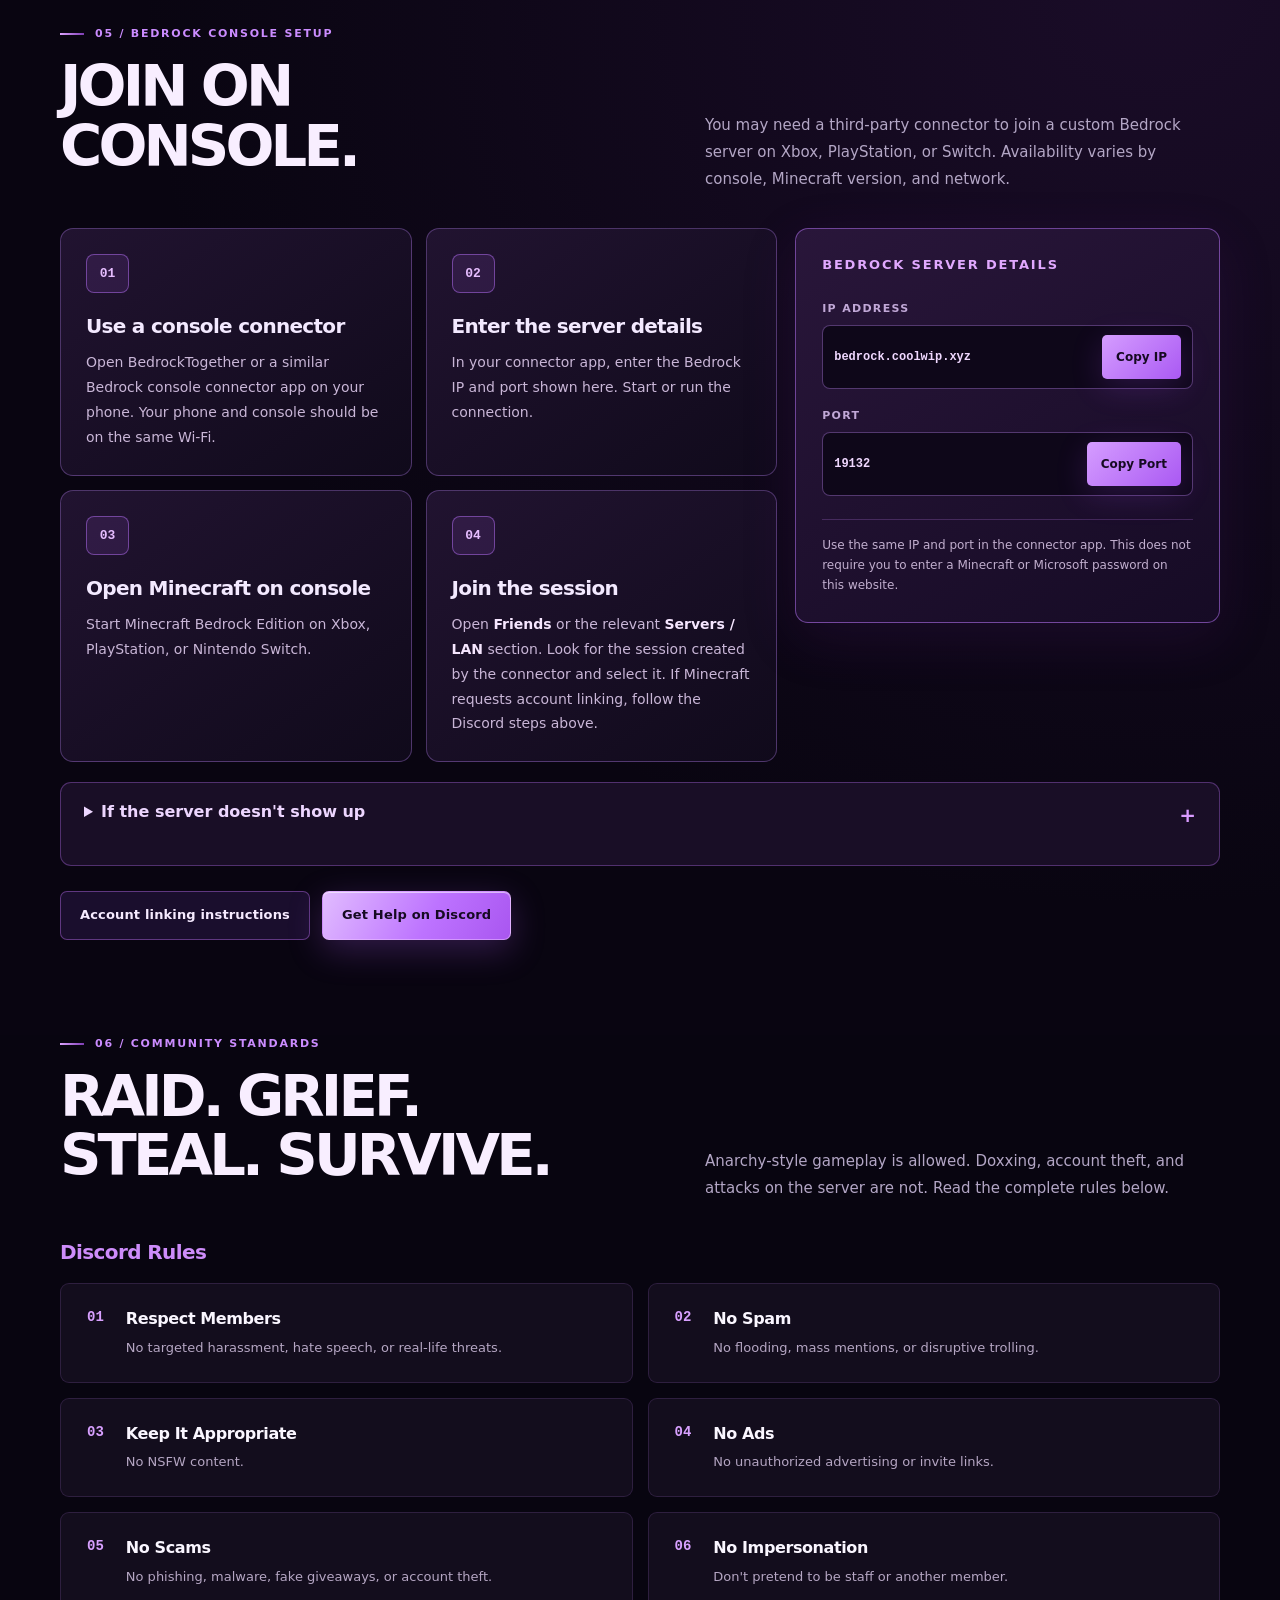
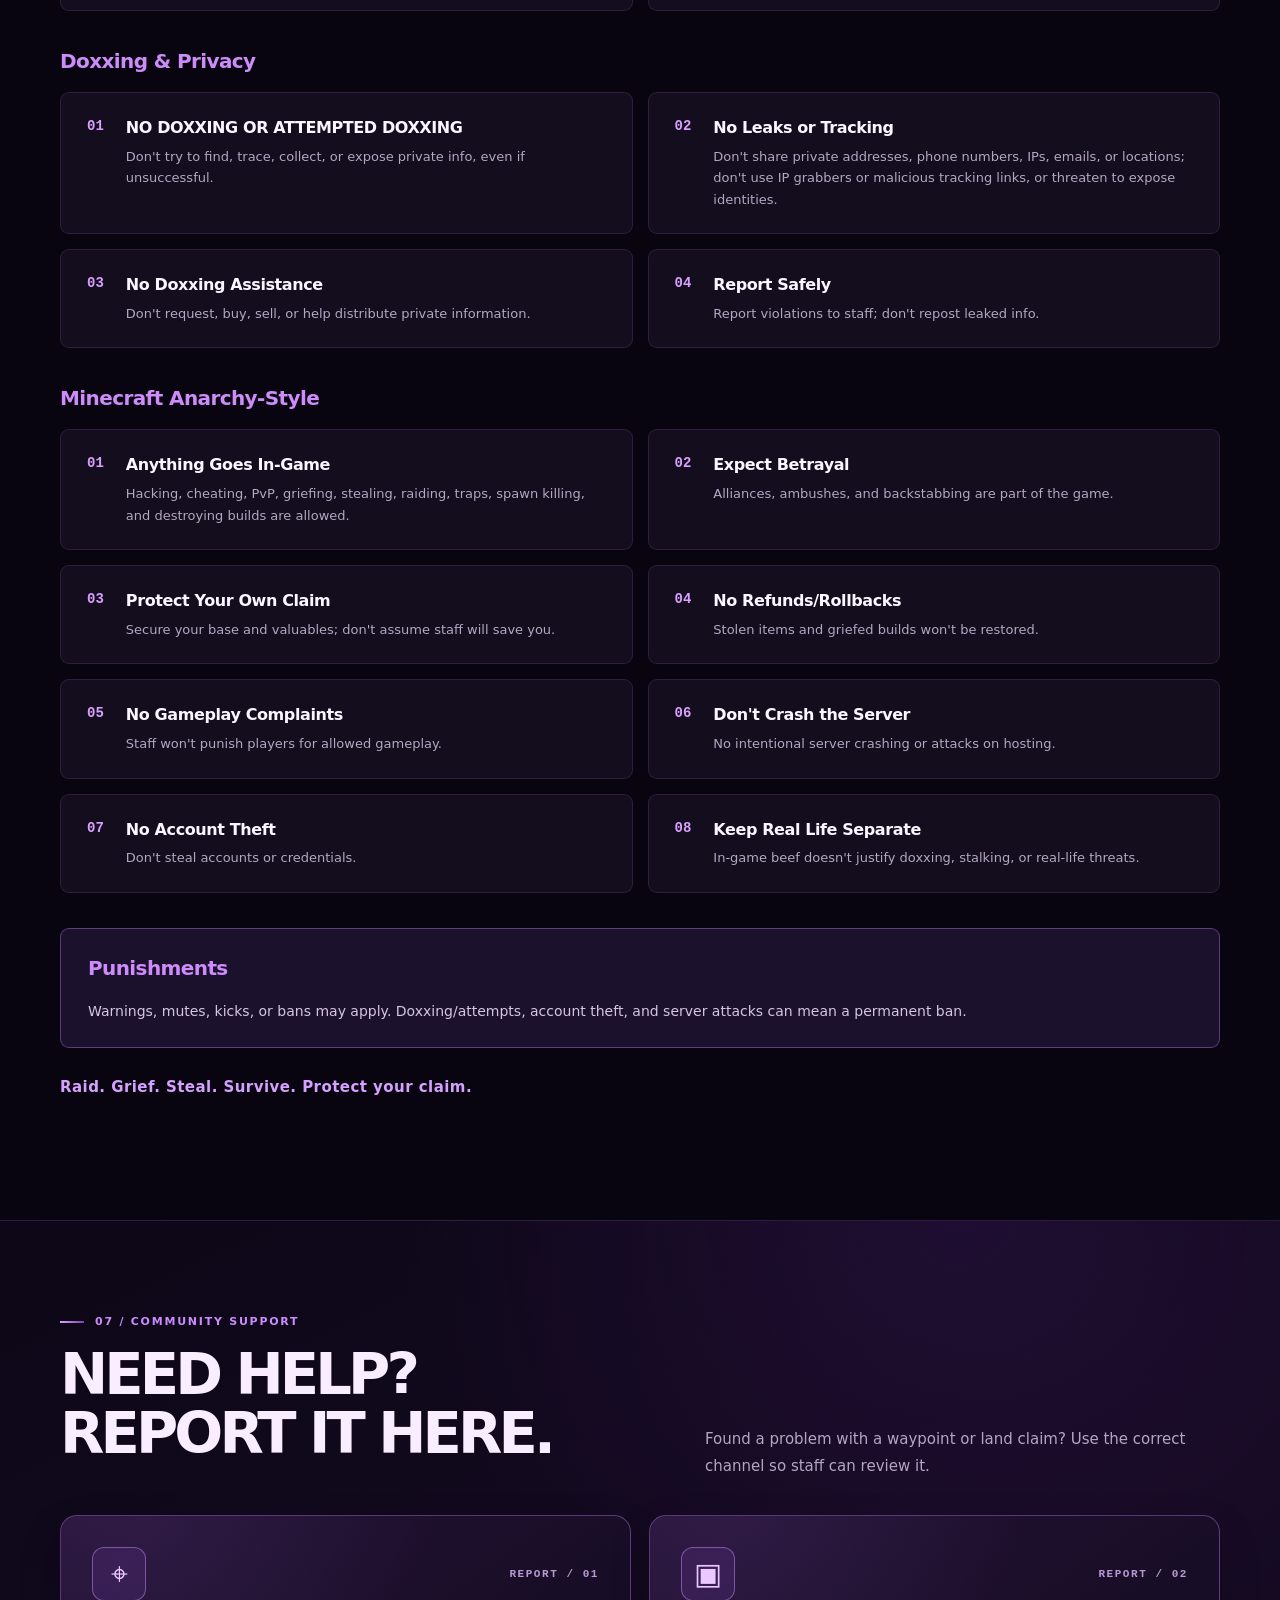
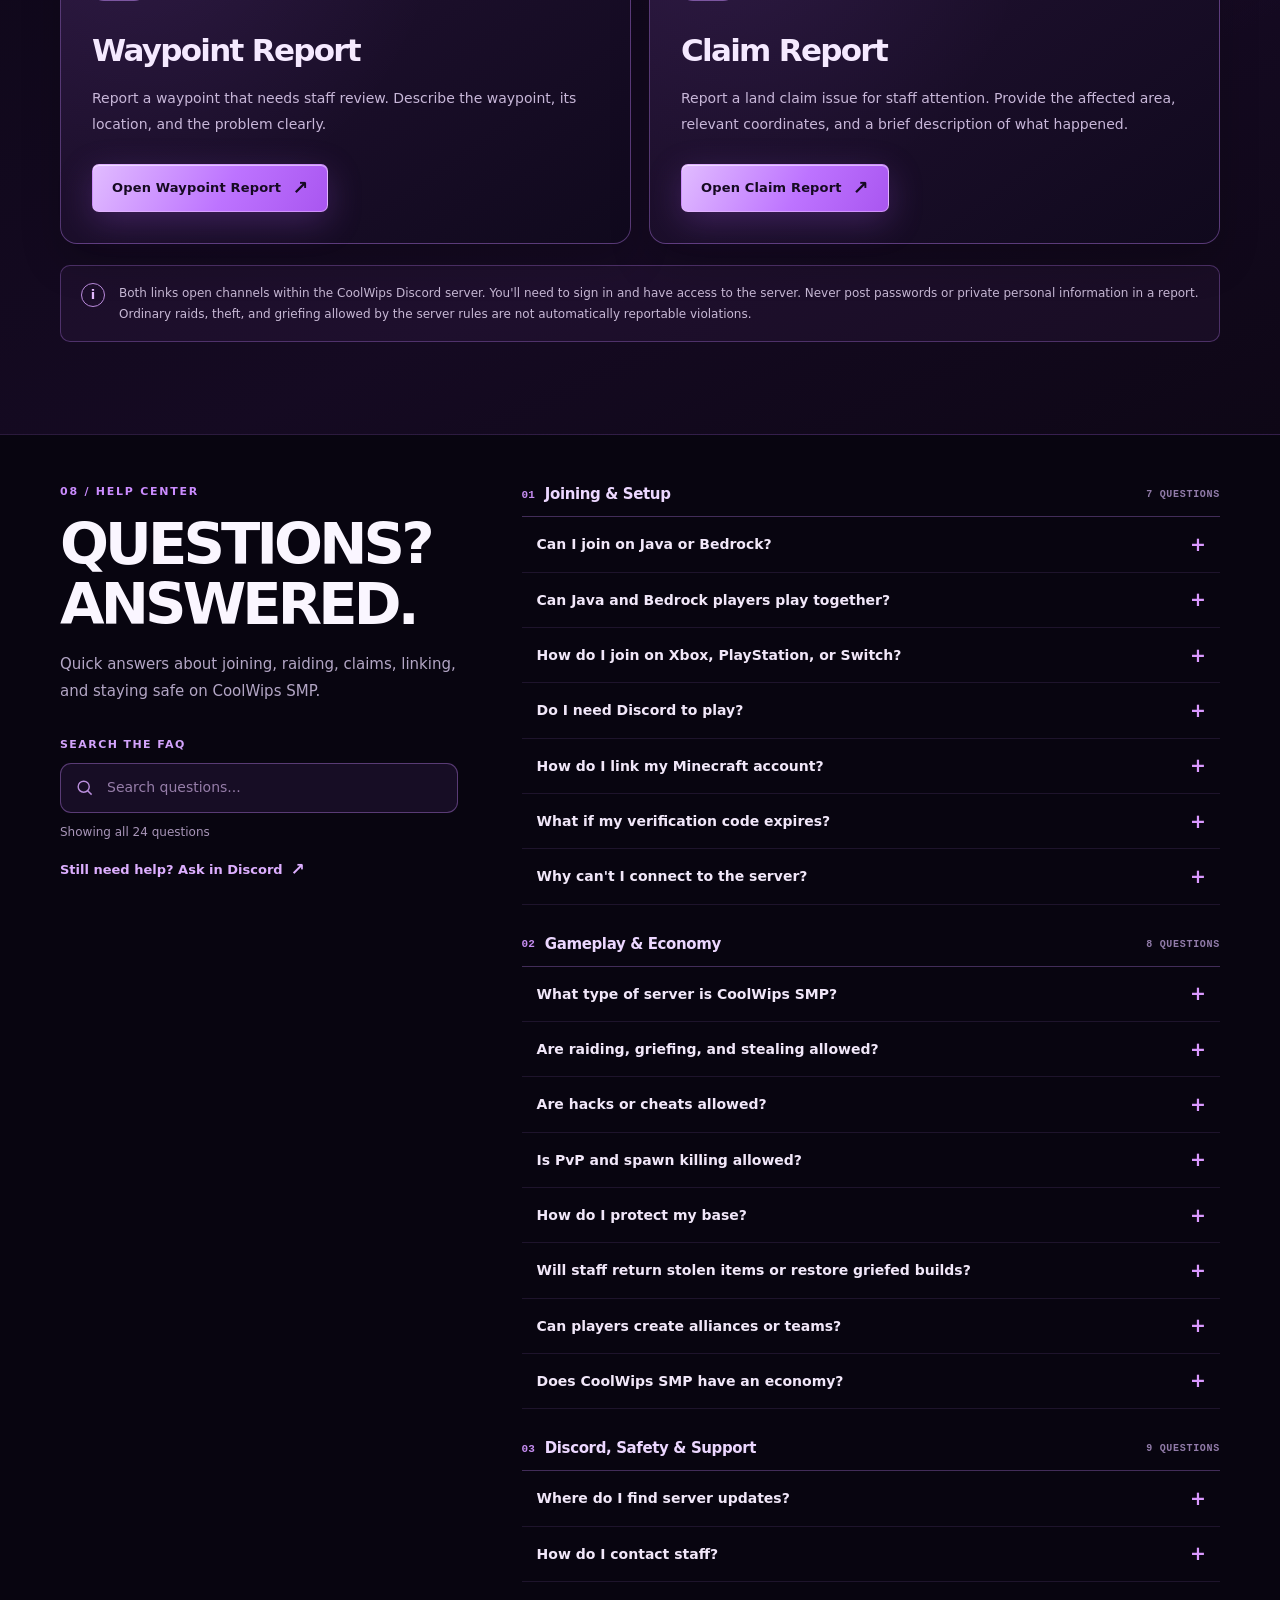
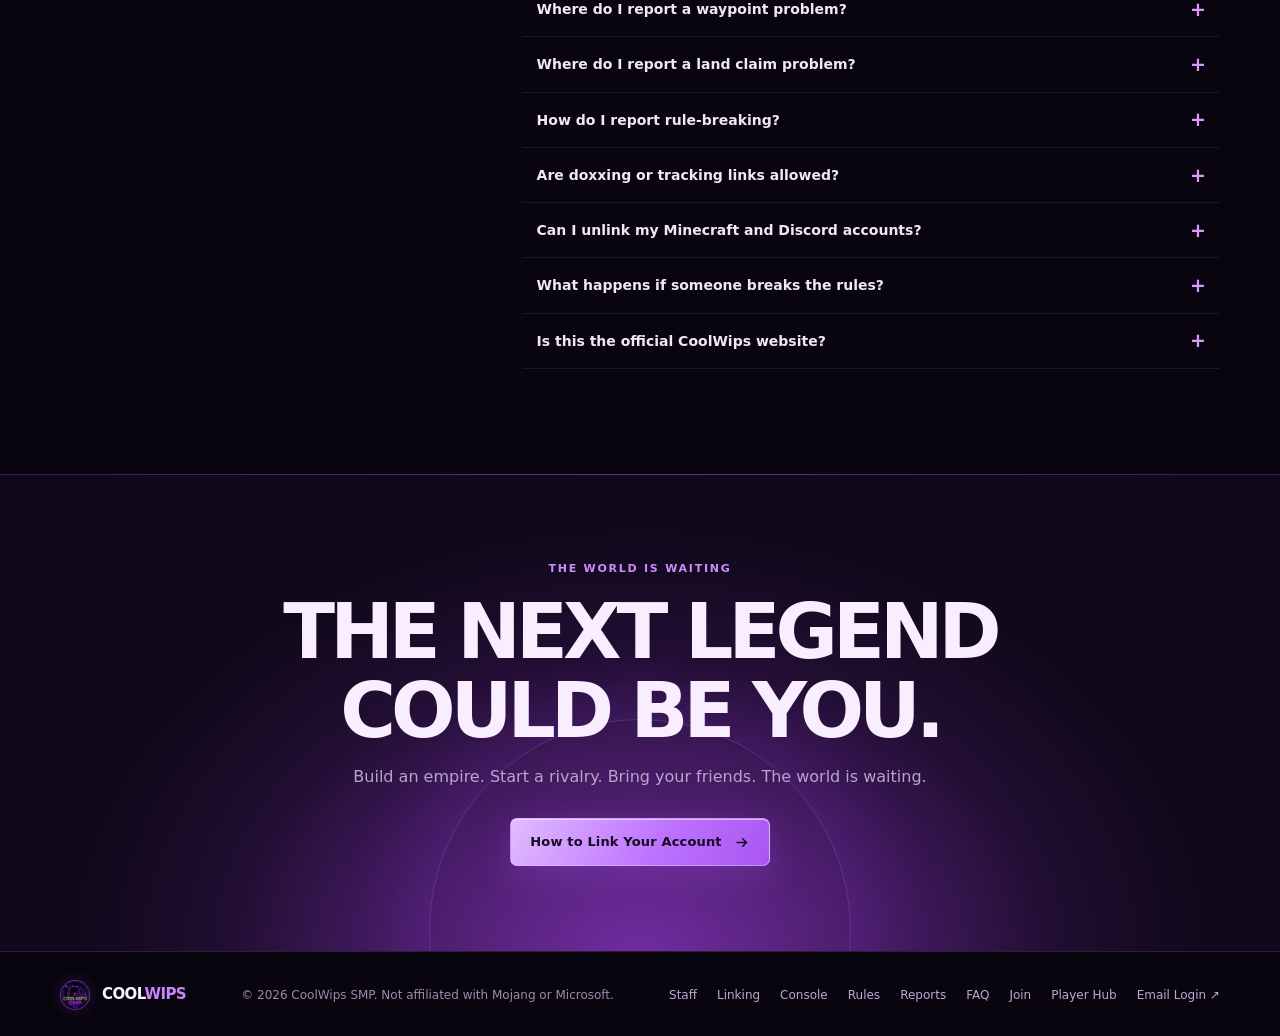
==== commit 338465ae: "Use bedrock.coolwip.xyz for Bedrock connection across website" ====
--- a/index.html
+++ b/index.html
@@ -129,7 +129,7 @@
       </div>
         <div class="memorial-divider" aria-hidden="true"></div>
     </section>
-    <section class="join-section" id="join"><div class="wrap"><div class="join-card"><div class="join-left"><div class="kicker">03 / Ready to play?</div><h2>DON’T JUST WATCH.<br/>JOIN THE STORY.</h2><p>Choose Java or Bedrock, copy the address, and jump into the world. Console players can follow our separate joining guide.</p><div class="edition-list"><div class="edition-card"><div class="edition-head"><strong>Java Edition</strong><span>Multiplayer → Add Server</span></div><div class="edition-address"><code>play.coolwip.xyz</code><button type="button" class="copy-small" data-copy="play.coolwip.xyz" aria-label="Copy Java server IP">Copy IP</button></div></div><div class="edition-card"><div class="edition-head"><strong>Bedrock Edition</strong><span>Servers → Add Server</span></div><div class="edition-address"><code>domination-ashlee.tun.ply.gg</code><button type="button" class="copy-small" data-copy="domination-ashlee.tun.ply.gg" aria-label="Copy Bedrock server IP">Copy IP</button></div><div class="edition-port">Port: <code>19132</code> <button type="button" class="copy-small" data-copy="19132" aria-label="Copy Bedrock port">Copy Port</button></div></div></div><p class="join-hint">Java: enter the Java address above. Bedrock: enter the Bedrock address and port 19132.</p></div><div class="join-right" aria-hidden="true"><div class="join-glyph">CW</div></div></div></div></section>
+    <section class="join-section" id="join"><div class="wrap"><div class="join-card"><div class="join-left"><div class="kicker">03 / Ready to play?</div><h2>DON’T JUST WATCH.<br/>JOIN THE STORY.</h2><p>Choose Java or Bedrock, copy the address, and jump into the world. Console players can follow our separate joining guide.</p><div class="edition-list"><div class="edition-card"><div class="edition-head"><strong>Java Edition</strong><span>Multiplayer → Add Server</span></div><div class="edition-address"><code>play.coolwip.xyz</code><button type="button" class="copy-small" data-copy="play.coolwip.xyz" aria-label="Copy Java server IP">Copy IP</button></div></div><div class="edition-card"><div class="edition-head"><strong>Bedrock Edition</strong><span>Servers → Add Server</span></div><div class="edition-address"><code>bedrock.coolwip.xyz</code><button type="button" class="copy-small" data-copy="bedrock.coolwip.xyz" aria-label="Copy Bedrock server IP">Copy IP</button></div><div class="edition-port">Port: <code>19132</code> <button type="button" class="copy-small" data-copy="19132" aria-label="Copy Bedrock port">Copy Port</button></div></div></div><p class="join-hint">Java: enter the Java address above. Bedrock: enter the Bedrock address and port 19132.</p></div><div class="join-right" aria-hidden="true"><div class="join-glyph">CW</div></div></div></div></section>
 
     <section class="section help-section" id="link-account" aria-labelledby="link-title">
       <div class="wrap">
@@ -148,7 +148,7 @@
           <aside class="console-ip-panel" aria-label="Console Bedrock server information">
             <h3>BEDROCK SERVER DETAILS</h3>
             <p class="console-ip-label">IP ADDRESS</p>
-            <div class="console-ip-line"><code>domination-ashlee.tun.ply.gg</code><button type="button" class="copy-small" data-copy="domination-ashlee.tun.ply.gg" aria-label="Copy Bedrock server IP">Copy IP</button></div>
+            <div class="console-ip-line"><code>bedrock.coolwip.xyz</code><button type="button" class="copy-small" data-copy="bedrock.coolwip.xyz" aria-label="Copy Bedrock server IP">Copy IP</button></div>
             <p class="console-ip-label">PORT</p>
             <div class="console-ip-line"><code>19132</code><button type="button" class="copy-small" data-copy="19132" aria-label="Copy Bedrock port">Copy Port</button></div>
             <p class="console-ip-footnote">Use the same IP and port in the connector app. This does not require you to enter a Minecraft or Microsoft password on this website.</p>
@@ -170,7 +170,7 @@
         <div class="reports-tip"><span aria-hidden="true">i</span><p>Both links open channels within the CoolWips Discord server. You'll need to sign in and have access to the server. Never post passwords or private personal information in a report. Ordinary raids, theft, and griefing allowed by the server rules are not automatically reportable violations.</p></div>
       </div>
     </section>
-    <section class="section" id="faq" style="padding-top:10px"><div class="wrap faq"><div class="faq-intro"><div class="kicker">08 / Help center</div><h2>QUESTIONS?<br/>ANSWERED.</h2><p class="section-intro">Quick answers about joining, raiding, claims, linking, and staying safe on CoolWips SMP.</p><div class="faq-search"><label for="faq-search-input">SEARCH THE FAQ</label><div class="faq-search-field"><svg viewBox="0 0 24 24" width="19" height="19" fill="none" stroke="currentColor" stroke-width="1.8" aria-hidden="true"><circle cx="11" cy="11" r="7"/><path d="m16 16 5 5"/></svg><input id="faq-search-input" type="search" placeholder="Search questions..." autocomplete="off" aria-describedby="faq-results" /></div><p class="faq-results" id="faq-results" role="status" aria-live="polite">Showing all 24 questions</p></div><a class="faq-support-link" href="https://discord.gg/KDA3Z7n954" target="_blank" rel="noopener noreferrer">Still need help? Ask in Discord <span aria-hidden="true">↗</span></a></div><div class="faq-answers"><div class="faq-group"><div class="faq-group-heading"><span class="faq-group-number">01</span><h3>Joining &amp; Setup</h3><span class="faq-group-total">7 QUESTIONS</span></div><details class="faq-question"><summary>Can I join on Java or Bedrock?</summary><div class="faq-answer"><p>Yes. Java players use <code>play.coolwip.xyz</code>. Bedrock players use <code>domination-ashlee.tun.ply.gg</code> on port <code>19132</code>.</p></div></details><details class="faq-question"><summary>Can Java and Bedrock players play together?</summary><div class="faq-answer"><p>Yes. CoolWips SMP supports crossplay between Java and Bedrock editions.</p></div></details><details class="faq-question"><summary>How do I join on Xbox, PlayStation, or Switch?</summary><div class="faq-answer"><p>Use a console connection method such as BedrockTogether to join the custom Bedrock server. Results vary by platform and network. <a href="#console">Read the console guide.</a></p></div></details><details class="faq-question"><summary>Do I need Discord to play?</summary><div class="faq-answer"><p>Yes. CoolWips SMP requires Minecraft–Discord account linking before joining. <a href="#link-account">View the linking instructions.</a></p></div></details><details class="faq-question"><summary>How do I link my Minecraft account?</summary><div class="faq-answer"><p>Connect to CoolWips SMP, get your four-character code, then click <strong>Verify</strong> in Discord's <strong>#link-account</strong> channel and submit the code. Reconnect when linked.</p></div></details><details class="faq-question"><summary>What if my verification code expires?</summary><div class="faq-answer"><p>Linking codes expire after 10 minutes. Reconnect to obtain a new code and complete the verification in Discord.</p></div></details><details class="faq-question"><summary>Why can't I connect to the server?</summary><div class="faq-answer"><p>Check your edition's address, port <code>19132</code> for Bedrock, and Discord linking. For console, confirm the connector and phone are on the same Wi-Fi as the console. If problems persist, contact staff.</p></div></details></div><div class="faq-group"><div class="faq-group-heading"><span class="faq-group-number">02</span><h3>Gameplay &amp; Economy</h3><span class="faq-group-total">8 QUESTIONS</span></div><details class="faq-question"><summary>What type of server is CoolWips SMP?</summary><div class="faq-answer"><p>Anarchy-style Minecraft survival with raiding, PvP, alliances, land claims, and a player economy.</p></div></details><details class="faq-question"><summary>Are raiding, griefing, and stealing allowed?</summary><div class="faq-answer"><p>Yes. These activities, traps, and destroying builds are permitted as in-game gameplay. Real-life threats and attacks on the server are not.</p></div></details><details class="faq-question"><summary>Are hacks or cheats allowed?</summary><div class="faq-answer"><p>The published server rules allow in-game cheating and hacking. Deliberately crashing the server, account theft, and attacks on hosting are prohibited.</p></div></details><details class="faq-question"><summary>Is PvP and spawn killing allowed?</summary><div class="faq-answer"><p>Yes. Both PvP and spawn killing are allowed under the server's anarchy-style gameplay rules.</p></div></details><details class="faq-question"><summary>How do I protect my base?</summary><div class="faq-answer"><p>Use the land-claim system, secure your belongings, and think carefully before sharing your base location. Read the <a href="#rules">full server rules</a>.</p></div></details><details class="faq-question"><summary>Will staff return stolen items or restore griefed builds?</summary><div class="faq-answer"><p>No. Staff do not refund or roll back items or builds lost to gameplay that the rules permit.</p></div></details><details class="faq-question"><summary>Can players create alliances or teams?</summary><div class="faq-answer"><p>Yes. Alliances, rivalries, betrayal, and cooperation are part of the experience.</p></div></details><details class="faq-question"><summary>Does CoolWips SMP have an economy?</summary><div class="faq-answer"><p>Yes. Players can trade, farm resources, and grow their wealth. Market prices can change.</p></div></details></div><div class="faq-group"><div class="faq-group-heading"><span class="faq-group-number">03</span><h3>Discord, Safety &amp; Support</h3><span class="faq-group-total">9 QUESTIONS</span></div><details class="faq-question"><summary>Where do I find server updates?</summary><div class="faq-answer"><p>Join the <a href="https://discord.gg/KDA3Z7n954" target="_blank" rel="noopener noreferrer">CoolWips Discord</a> for announcements and community discussions.</p></div></details><details class="faq-question"><summary>How do I contact staff?</summary><div class="faq-answer"><p>Ask for help through <a href="https://discord.gg/KDA3Z7n954" target="_blank" rel="noopener noreferrer">Discord</a>, and see administrator and moderator roles in the <a href="#staff">staff section</a>.</p></div></details><details class="faq-question"><summary>Where do I report a waypoint problem?</summary><div class="faq-answer"><p>Open the <a href="https://discord.com/channels/1025178490481418280/1549559538871701704" target="_blank" rel="noopener noreferrer">Waypoint Report channel</a> in Discord. Describe the waypoint and location so staff can review it.</p></div></details><details class="faq-question"><summary>Where do I report a land claim problem?</summary><div class="faq-answer"><p>Use the <a href="https://discord.com/channels/1025178490481418280/1549559846909771887" target="_blank" rel="noopener noreferrer">Claim Report channel</a> in Discord. Include the area or coordinates and an explanation. <a href="#reports">View both report links.</a></p></div></details><details class="faq-question"><summary>How do I report rule-breaking?</summary><div class="faq-answer"><p>Report doxxing, account theft, scams, real-life threats, or intentional server attacks privately to staff. Do not publicly repost private information.</p></div></details><details class="faq-question"><summary>Are doxxing or tracking links allowed?</summary><div class="faq-answer"><p>No. Trying to find or expose private information, tracking people, IP grabbers, and leaking personal information are prohibited.</p></div></details><details class="faq-question"><summary>Can I unlink my Minecraft and Discord accounts?</summary><div class="faq-answer"><p>Yes. Use <strong>Unlink account</strong> in the Discord <strong>#link-account</strong> channel. You may need to link again before joining.</p></div></details><details class="faq-question"><summary>What happens if someone breaks the rules?</summary><div class="faq-answer"><p>Staff may issue warnings, mutes, kicks, or bans. Doxxing attempts, account theft, and server attacks may result in a permanent ban.</p></div></details><details class="faq-question"><summary>Is this the official CoolWips website?</summary><div class="faq-answer"><p>Yes. It contains server connection details, staff information, rules, account-linking help, and joining instructions.</p></div></details></div><div class="faq-empty" id="faq-empty" hidden><h3>No matching questions</h3><p>Try a different keyword or ask our staff on Discord.</p></div></div></div></section>
+    <section class="section" id="faq" style="padding-top:10px"><div class="wrap faq"><div class="faq-intro"><div class="kicker">08 / Help center</div><h2>QUESTIONS?<br/>ANSWERED.</h2><p class="section-intro">Quick answers about joining, raiding, claims, linking, and staying safe on CoolWips SMP.</p><div class="faq-search"><label for="faq-search-input">SEARCH THE FAQ</label><div class="faq-search-field"><svg viewBox="0 0 24 24" width="19" height="19" fill="none" stroke="currentColor" stroke-width="1.8" aria-hidden="true"><circle cx="11" cy="11" r="7"/><path d="m16 16 5 5"/></svg><input id="faq-search-input" type="search" placeholder="Search questions..." autocomplete="off" aria-describedby="faq-results" /></div><p class="faq-results" id="faq-results" role="status" aria-live="polite">Showing all 24 questions</p></div><a class="faq-support-link" href="https://discord.gg/KDA3Z7n954" target="_blank" rel="noopener noreferrer">Still need help? Ask in Discord <span aria-hidden="true">↗</span></a></div><div class="faq-answers"><div class="faq-group"><div class="faq-group-heading"><span class="faq-group-number">01</span><h3>Joining &amp; Setup</h3><span class="faq-group-total">7 QUESTIONS</span></div><details class="faq-question"><summary>Can I join on Java or Bedrock?</summary><div class="faq-answer"><p>Yes. Java players use <code>play.coolwip.xyz</code>. Bedrock players use <code>bedrock.coolwip.xyz</code> on port <code>19132</code>.</p></div></details><details class="faq-question"><summary>Can Java and Bedrock players play together?</summary><div class="faq-answer"><p>Yes. CoolWips SMP supports crossplay between Java and Bedrock editions.</p></div></details><details class="faq-question"><summary>How do I join on Xbox, PlayStation, or Switch?</summary><div class="faq-answer"><p>Use a console connection method such as BedrockTogether to join the custom Bedrock server. Results vary by platform and network. <a href="#console">Read the console guide.</a></p></div></details><details class="faq-question"><summary>Do I need Discord to play?</summary><div class="faq-answer"><p>Yes. CoolWips SMP requires Minecraft–Discord account linking before joining. <a href="#link-account">View the linking instructions.</a></p></div></details><details class="faq-question"><summary>How do I link my Minecraft account?</summary><div class="faq-answer"><p>Connect to CoolWips SMP, get your four-character code, then click <strong>Verify</strong> in Discord's <strong>#link-account</strong> channel and submit the code. Reconnect when linked.</p></div></details><details class="faq-question"><summary>What if my verification code expires?</summary><div class="faq-answer"><p>Linking codes expire after 10 minutes. Reconnect to obtain a new code and complete the verification in Discord.</p></div></details><details class="faq-question"><summary>Why can't I connect to the server?</summary><div class="faq-answer"><p>Check your edition's address, port <code>19132</code> for Bedrock, and Discord linking. For console, confirm the connector and phone are on the same Wi-Fi as the console. If problems persist, contact staff.</p></div></details></div><div class="faq-group"><div class="faq-group-heading"><span class="faq-group-number">02</span><h3>Gameplay &amp; Economy</h3><span class="faq-group-total">8 QUESTIONS</span></div><details class="faq-question"><summary>What type of server is CoolWips SMP?</summary><div class="faq-answer"><p>Anarchy-style Minecraft survival with raiding, PvP, alliances, land claims, and a player economy.</p></div></details><details class="faq-question"><summary>Are raiding, griefing, and stealing allowed?</summary><div class="faq-answer"><p>Yes. These activities, traps, and destroying builds are permitted as in-game gameplay. Real-life threats and attacks on the server are not.</p></div></details><details class="faq-question"><summary>Are hacks or cheats allowed?</summary><div class="faq-answer"><p>The published server rules allow in-game cheating and hacking. Deliberately crashing the server, account theft, and attacks on hosting are prohibited.</p></div></details><details class="faq-question"><summary>Is PvP and spawn killing allowed?</summary><div class="faq-answer"><p>Yes. Both PvP and spawn killing are allowed under the server's anarchy-style gameplay rules.</p></div></details><details class="faq-question"><summary>How do I protect my base?</summary><div class="faq-answer"><p>Use the land-claim system, secure your belongings, and think carefully before sharing your base location. Read the <a href="#rules">full server rules</a>.</p></div></details><details class="faq-question"><summary>Will staff return stolen items or restore griefed builds?</summary><div class="faq-answer"><p>No. Staff do not refund or roll back items or builds lost to gameplay that the rules permit.</p></div></details><details class="faq-question"><summary>Can players create alliances or teams?</summary><div class="faq-answer"><p>Yes. Alliances, rivalries, betrayal, and cooperation are part of the experience.</p></div></details><details class="faq-question"><summary>Does CoolWips SMP have an economy?</summary><div class="faq-answer"><p>Yes. Players can trade, farm resources, and grow their wealth. Market prices can change.</p></div></details></div><div class="faq-group"><div class="faq-group-heading"><span class="faq-group-number">03</span><h3>Discord, Safety &amp; Support</h3><span class="faq-group-total">9 QUESTIONS</span></div><details class="faq-question"><summary>Where do I find server updates?</summary><div class="faq-answer"><p>Join the <a href="https://discord.gg/KDA3Z7n954" target="_blank" rel="noopener noreferrer">CoolWips Discord</a> for announcements and community discussions.</p></div></details><details class="faq-question"><summary>How do I contact staff?</summary><div class="faq-answer"><p>Ask for help through <a href="https://discord.gg/KDA3Z7n954" target="_blank" rel="noopener noreferrer">Discord</a>, and see administrator and moderator roles in the <a href="#staff">staff section</a>.</p></div></details><details class="faq-question"><summary>Where do I report a waypoint problem?</summary><div class="faq-answer"><p>Open the <a href="https://discord.com/channels/1025178490481418280/1549559538871701704" target="_blank" rel="noopener noreferrer">Waypoint Report channel</a> in Discord. Describe the waypoint and location so staff can review it.</p></div></details><details class="faq-question"><summary>Where do I report a land claim problem?</summary><div class="faq-answer"><p>Use the <a href="https://discord.com/channels/1025178490481418280/1549559846909771887" target="_blank" rel="noopener noreferrer">Claim Report channel</a> in Discord. Include the area or coordinates and an explanation. <a href="#reports">View both report links.</a></p></div></details><details class="faq-question"><summary>How do I report rule-breaking?</summary><div class="faq-answer"><p>Report doxxing, account theft, scams, real-life threats, or intentional server attacks privately to staff. Do not publicly repost private information.</p></div></details><details class="faq-question"><summary>Are doxxing or tracking links allowed?</summary><div class="faq-answer"><p>No. Trying to find or expose private information, tracking people, IP grabbers, and leaking personal information are prohibited.</p></div></details><details class="faq-question"><summary>Can I unlink my Minecraft and Discord accounts?</summary><div class="faq-answer"><p>Yes. Use <strong>Unlink account</strong> in the Discord <strong>#link-account</strong> channel. You may need to link again before joining.</p></div></details><details class="faq-question"><summary>What happens if someone breaks the rules?</summary><div class="faq-answer"><p>Staff may issue warnings, mutes, kicks, or bans. Doxxing attempts, account theft, and server attacks may result in a permanent ban.</p></div></details><details class="faq-question"><summary>Is this the official CoolWips website?</summary><div class="faq-answer"><p>Yes. It contains server connection details, staff information, rules, account-linking help, and joining instructions.</p></div></details></div><div class="faq-empty" id="faq-empty" hidden><h3>No matching questions</h3><p>Try a different keyword or ask our staff on Discord.</p></div></div></div></section>
     <section class="closing"><div class="closing-glow" aria-hidden="true"></div><div class="wrap"><div class="kicker">The world is waiting</div><h2>THE NEXT LEGEND<br/>COULD BE YOU.</h2><p>Build an empire. Start a rivalry. Bring your friends. The world is waiting.</p><a href="#link-account" class="btn btn-green">How to Link Your Account <svg viewBox="0 0 24 24" fill="none" stroke="currentColor" stroke-width="2"><path d="M5 12h14m-6-6 6 6-6 6"/></svg></a></div></section>
   </main>
   <footer class="footer"><div class="wrap footer-inner"><a class="brand" href="#home" style="font-size:15px"><span class="brand-icon" style="width:30px;height:30px"><img src="assets/coolwips-logo-v2.webp" alt="" width="30" height="30" /></span><span>COOL<span>WIPS</span></span></a><small>© <span id="year"></span> CoolWips SMP. Not affiliated with Mojang or Microsoft.</small><nav aria-label="Footer links"><a href="#staff">Staff</a><a href="#link-account">Linking</a><a href="#console">Console</a><a href="#rules">Rules</a><a href="#reports">Reports</a><a href="#faq">FAQ</a><a href="#join">Join</a><a href="hub.html">Player Hub</a><a href="https://webmail.amelu.org/" target="_blank" rel="noopener noreferrer" aria-label="Log in to CoolWips SMP email on Amelu Webmail">Email Login ↗</a></nav></div>
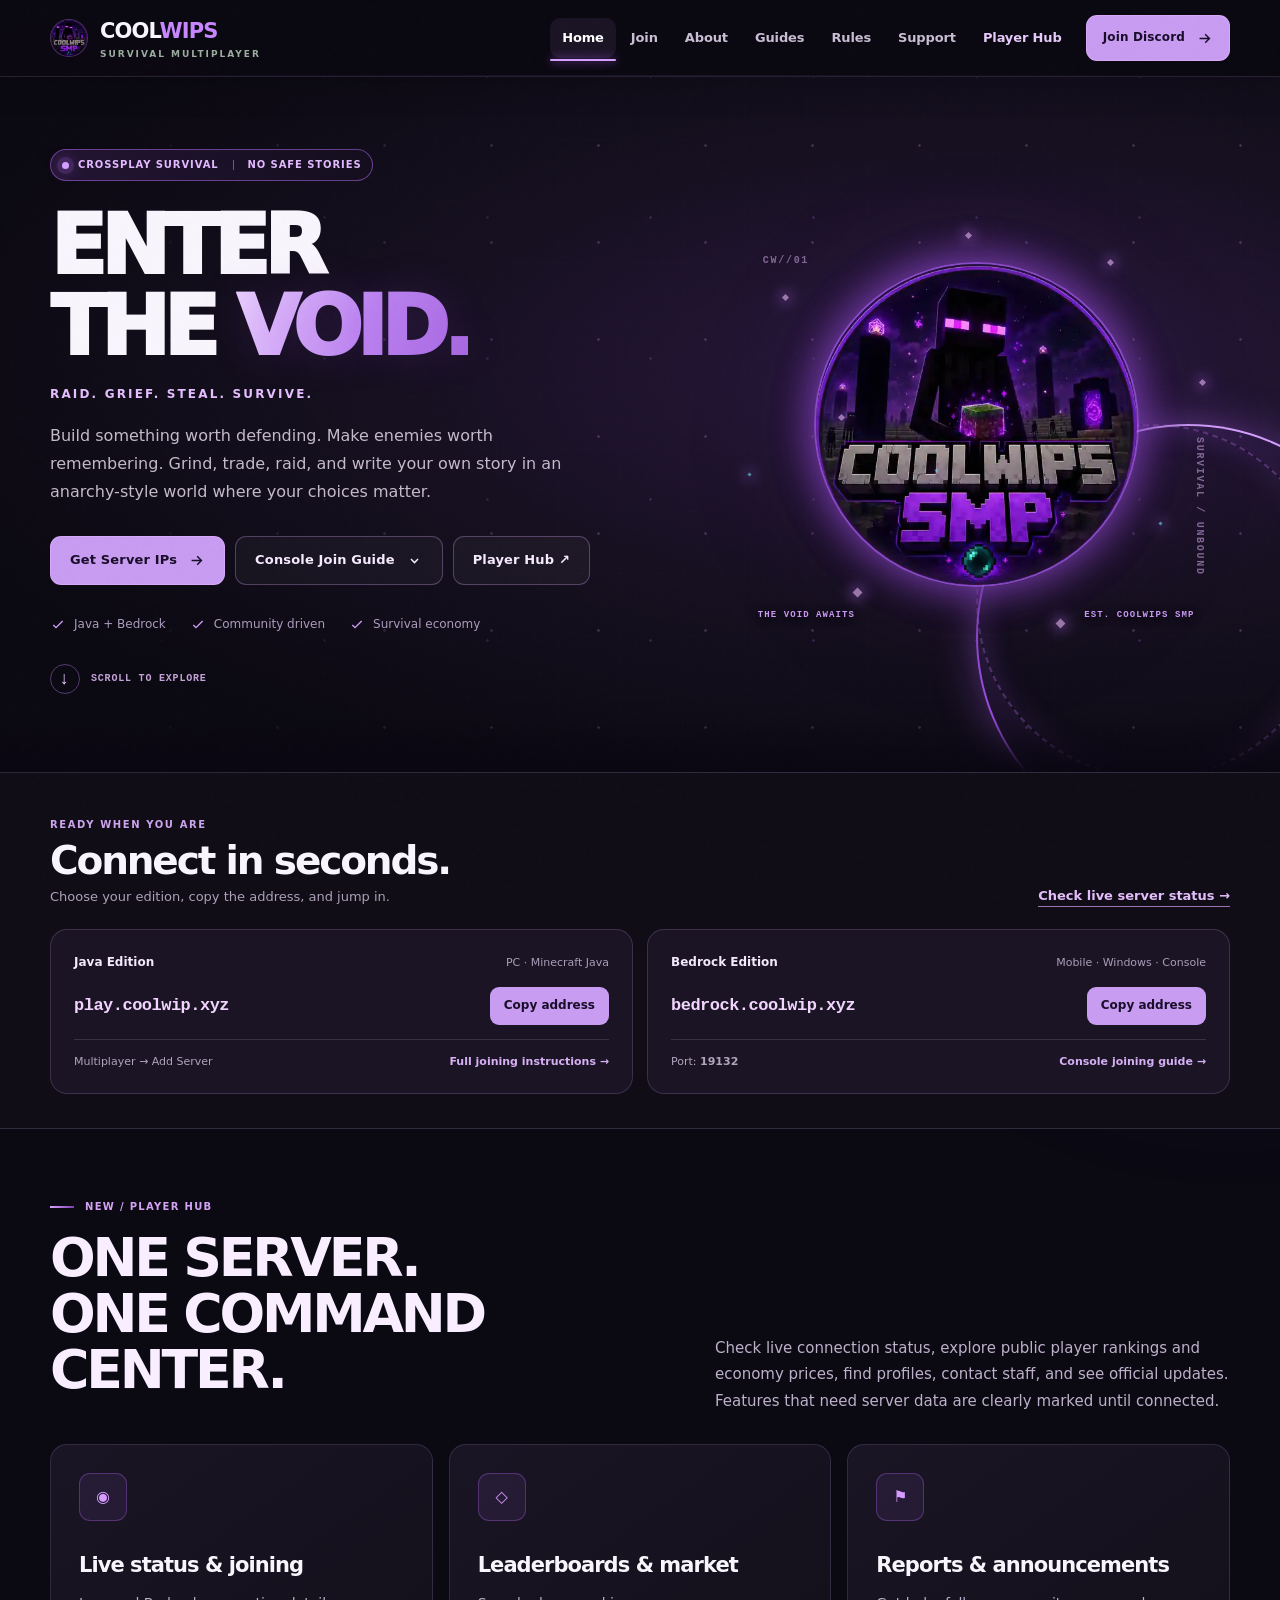
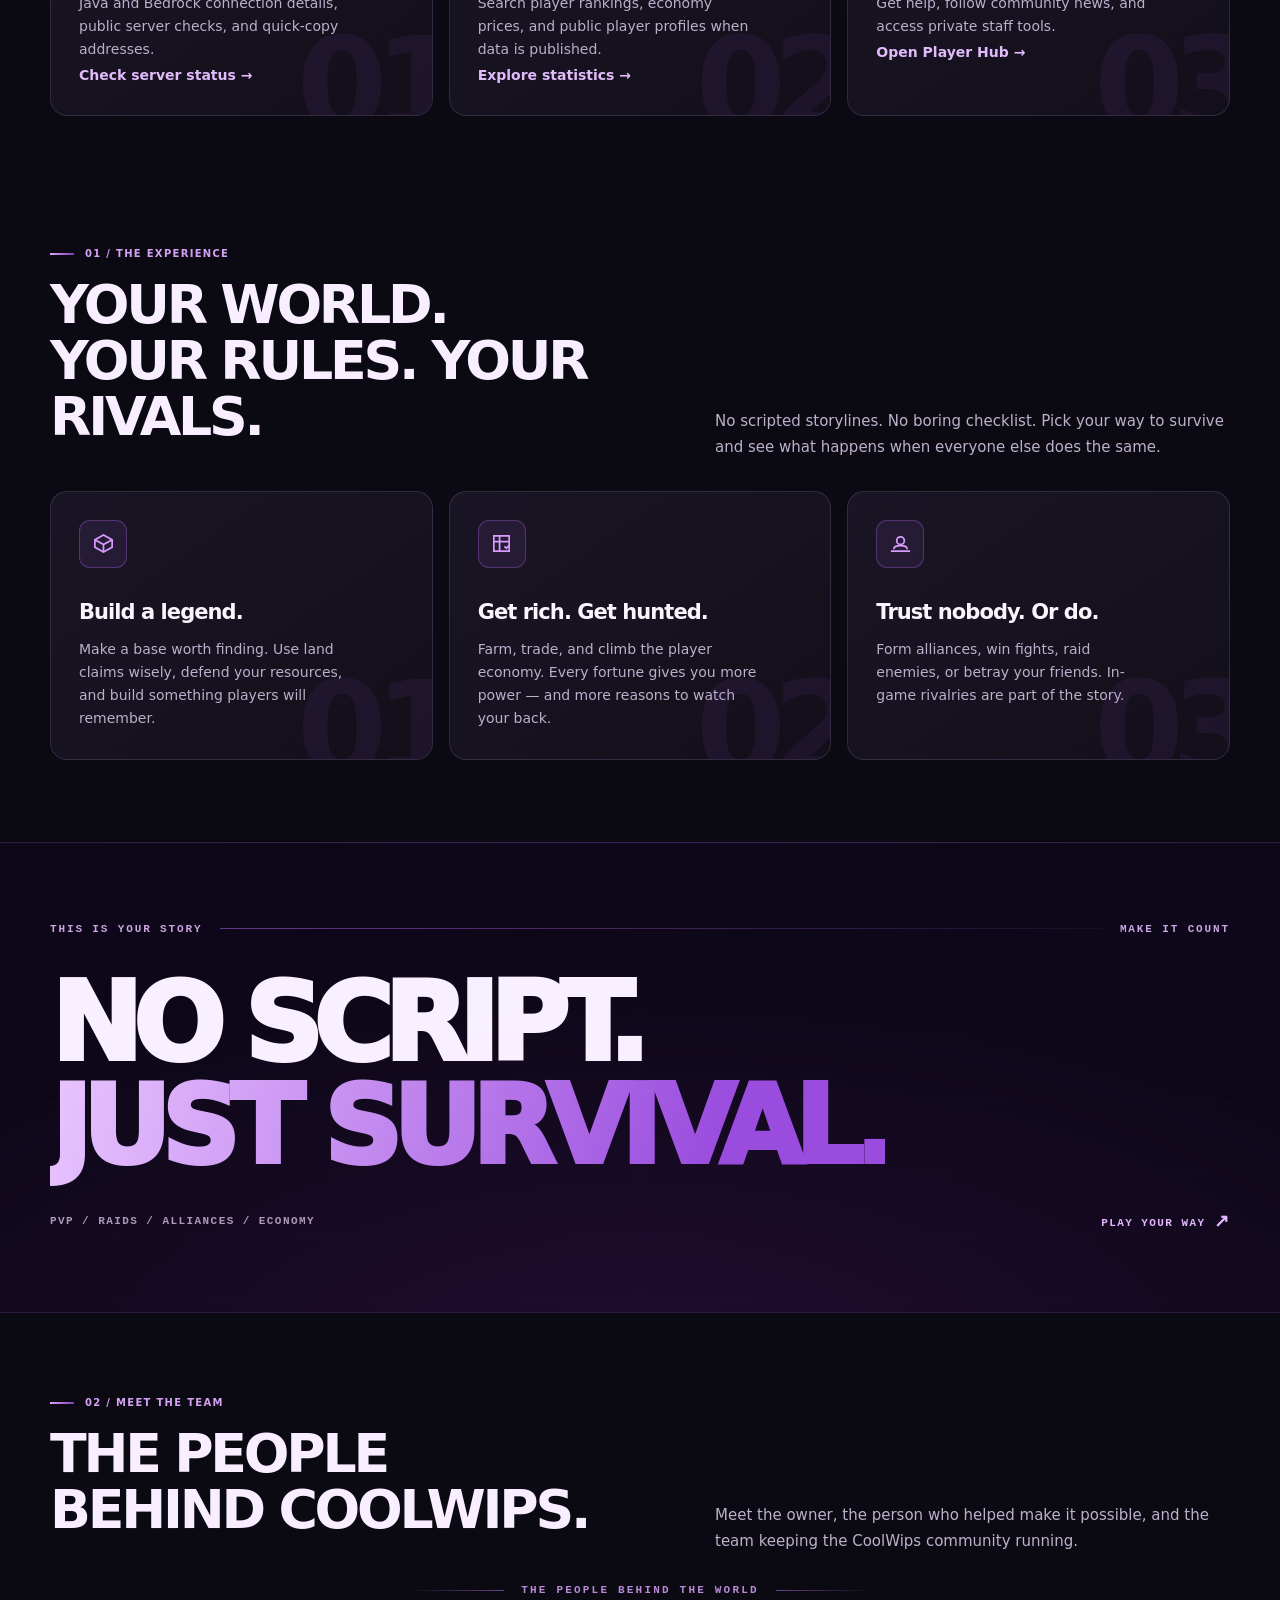
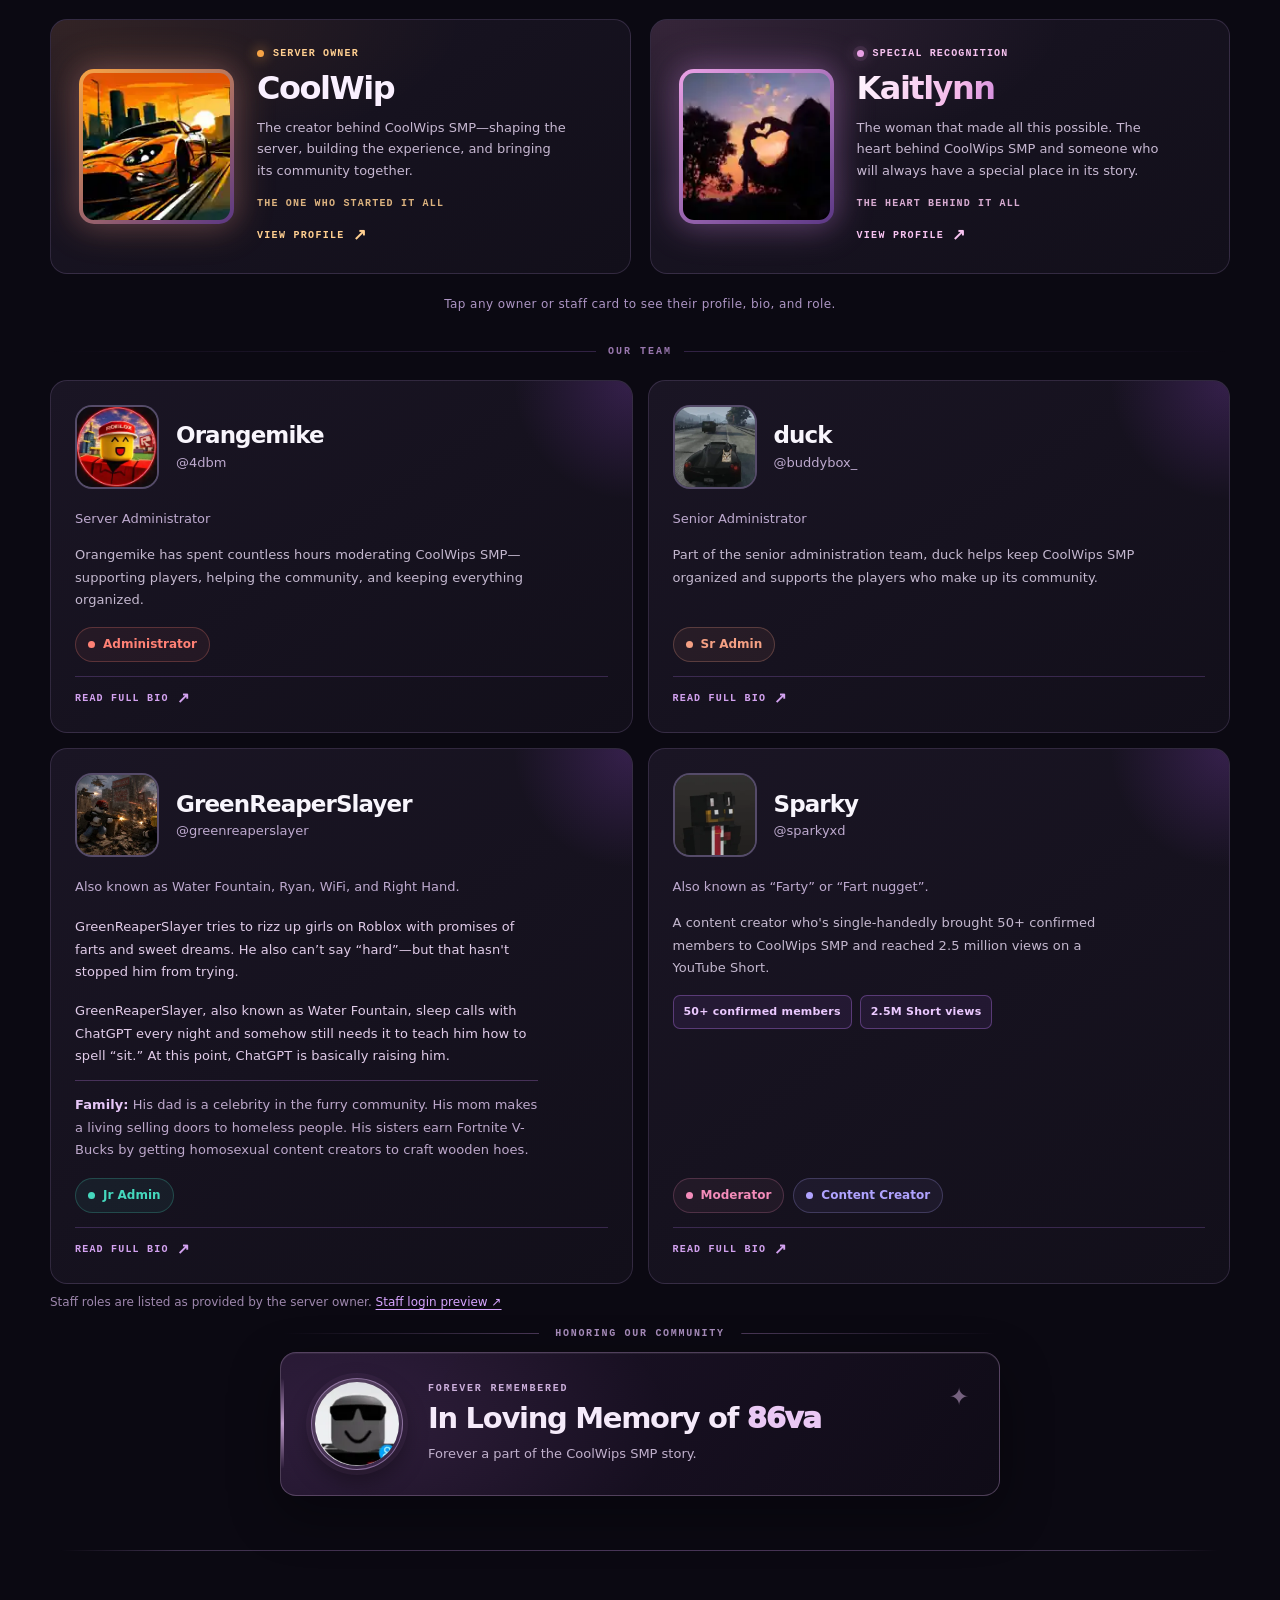
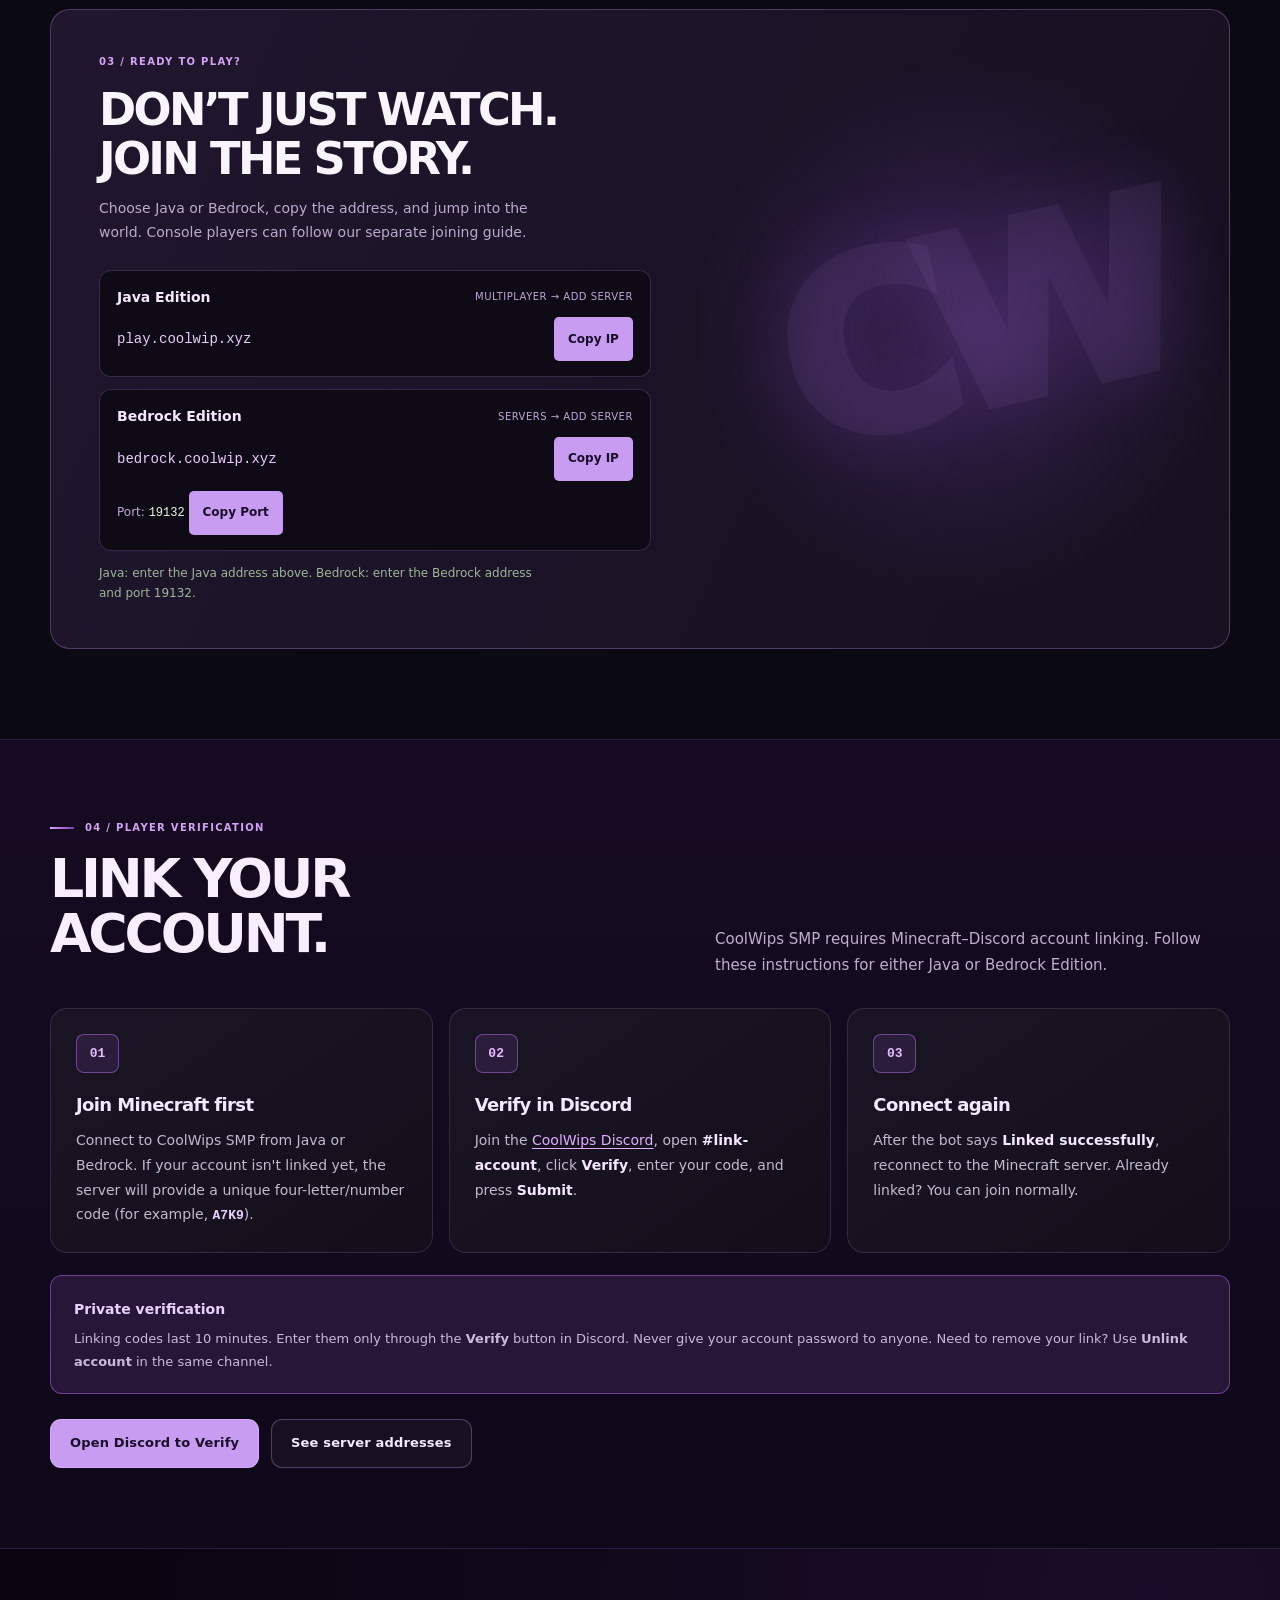
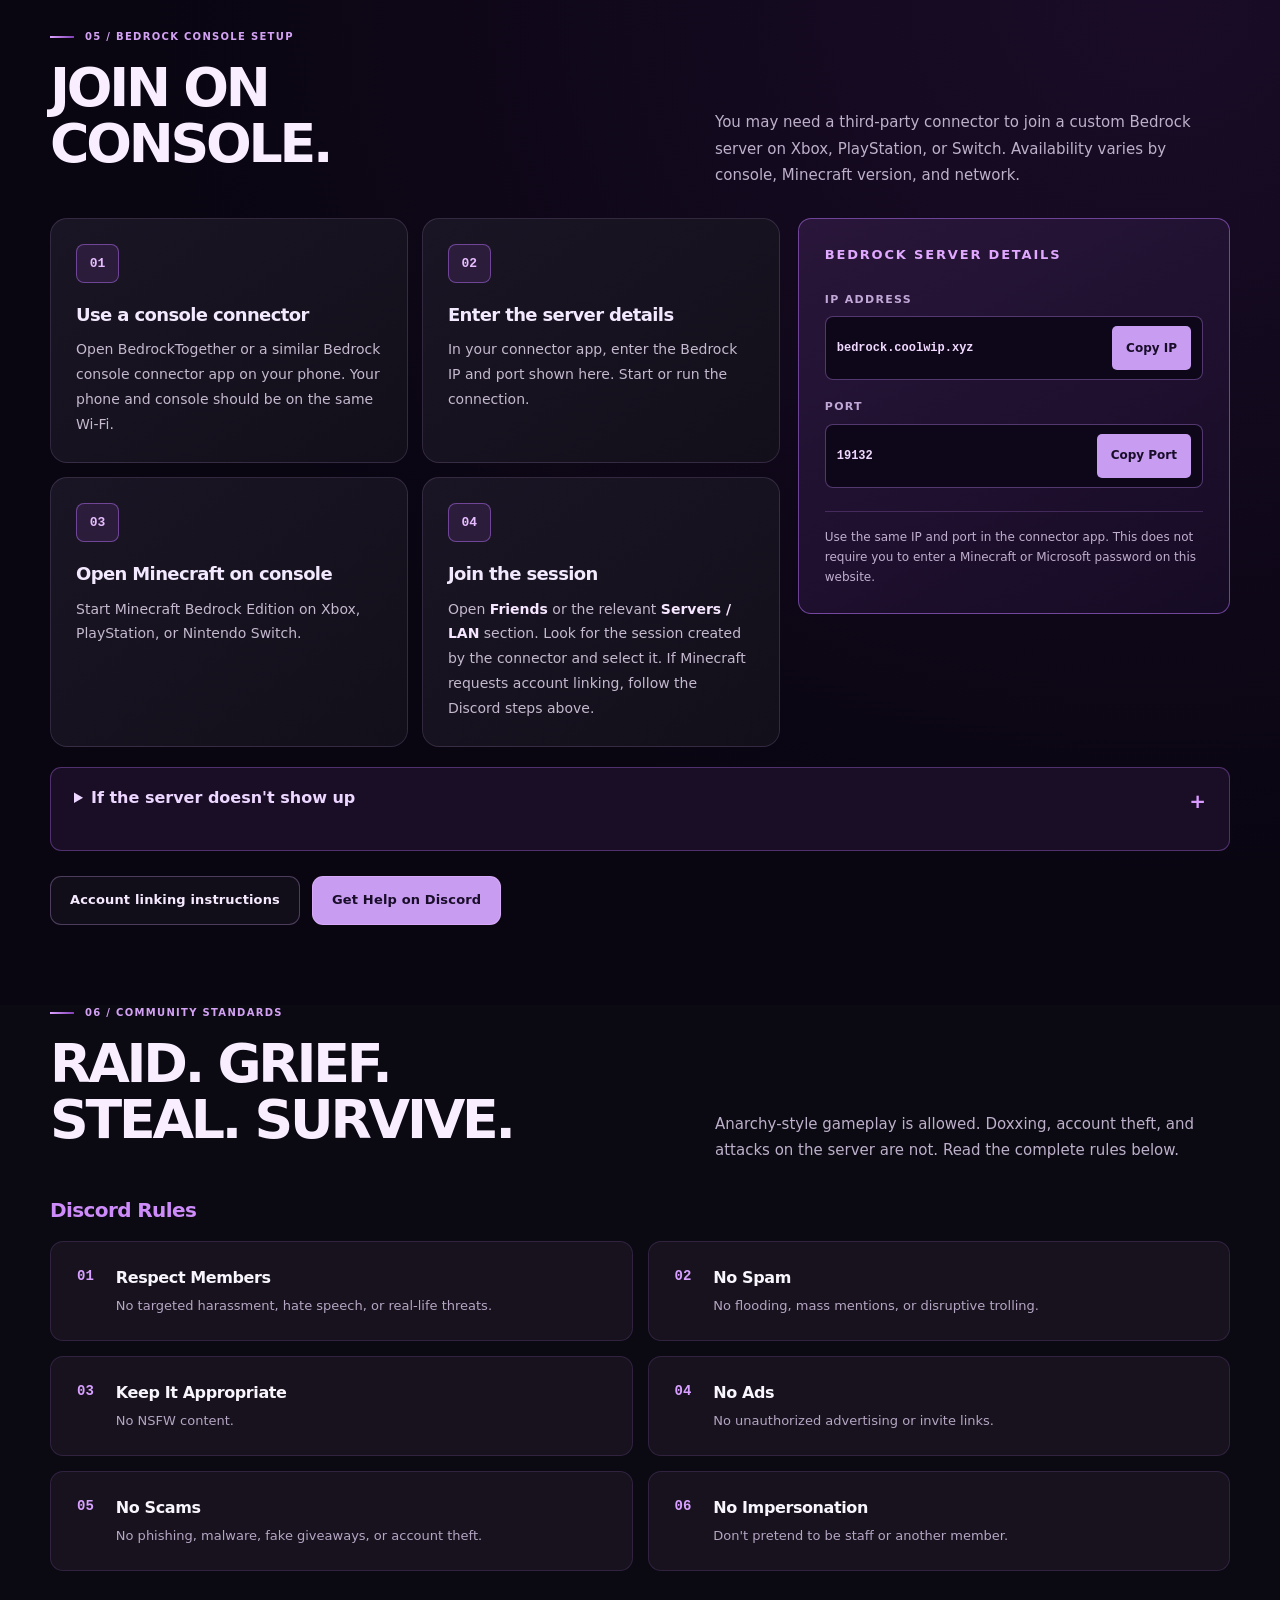
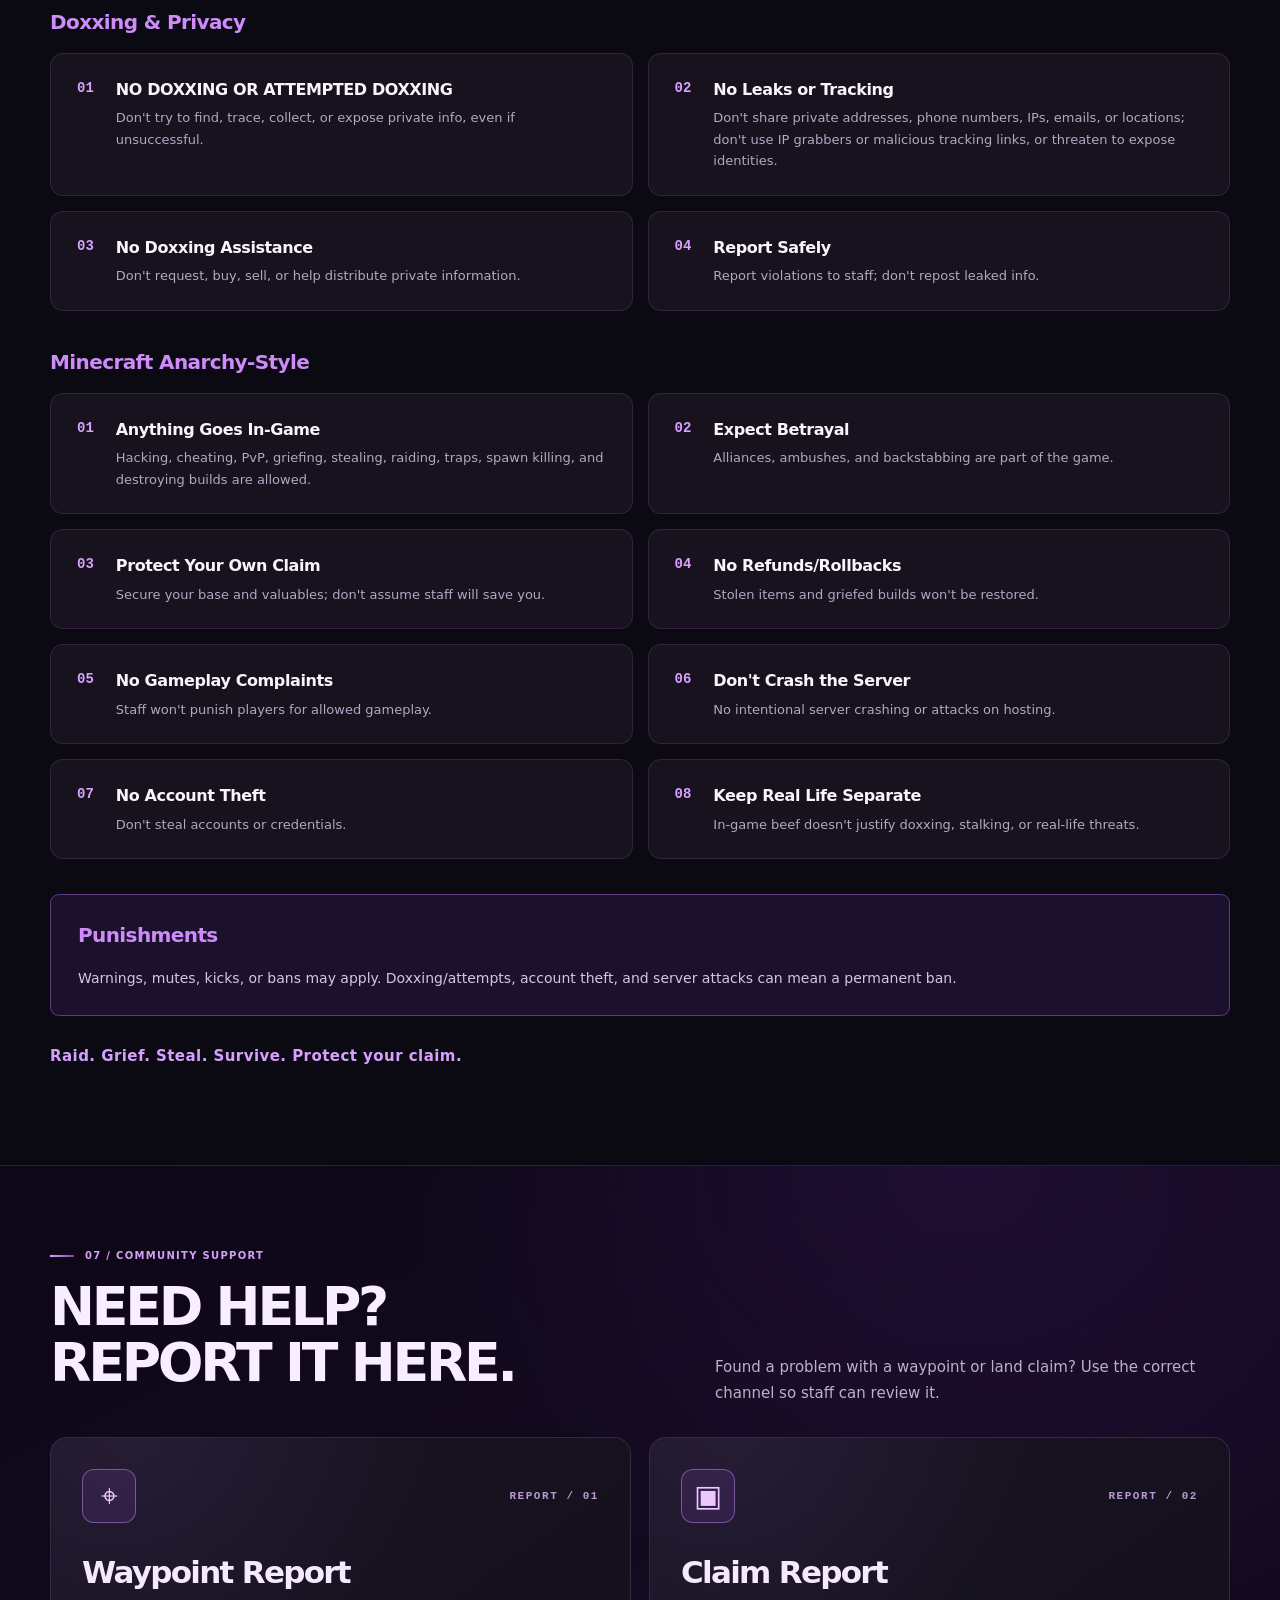
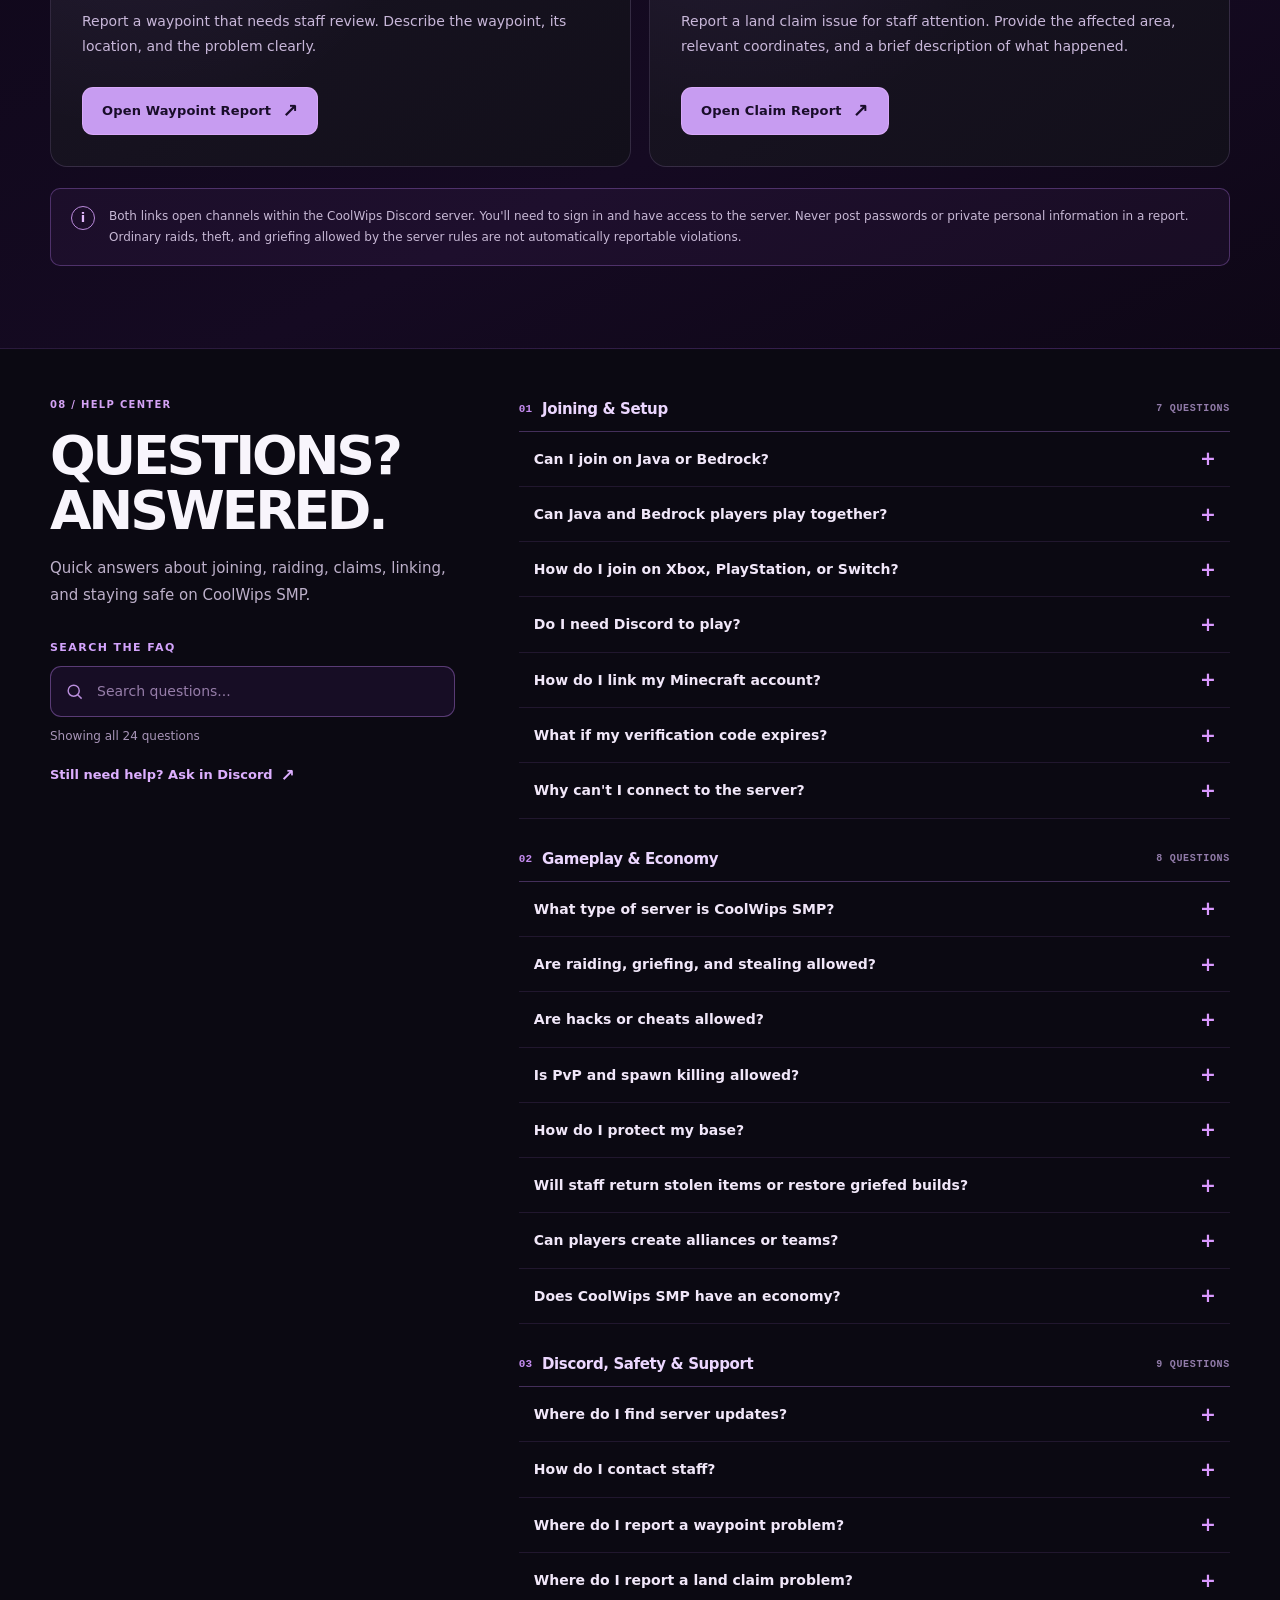
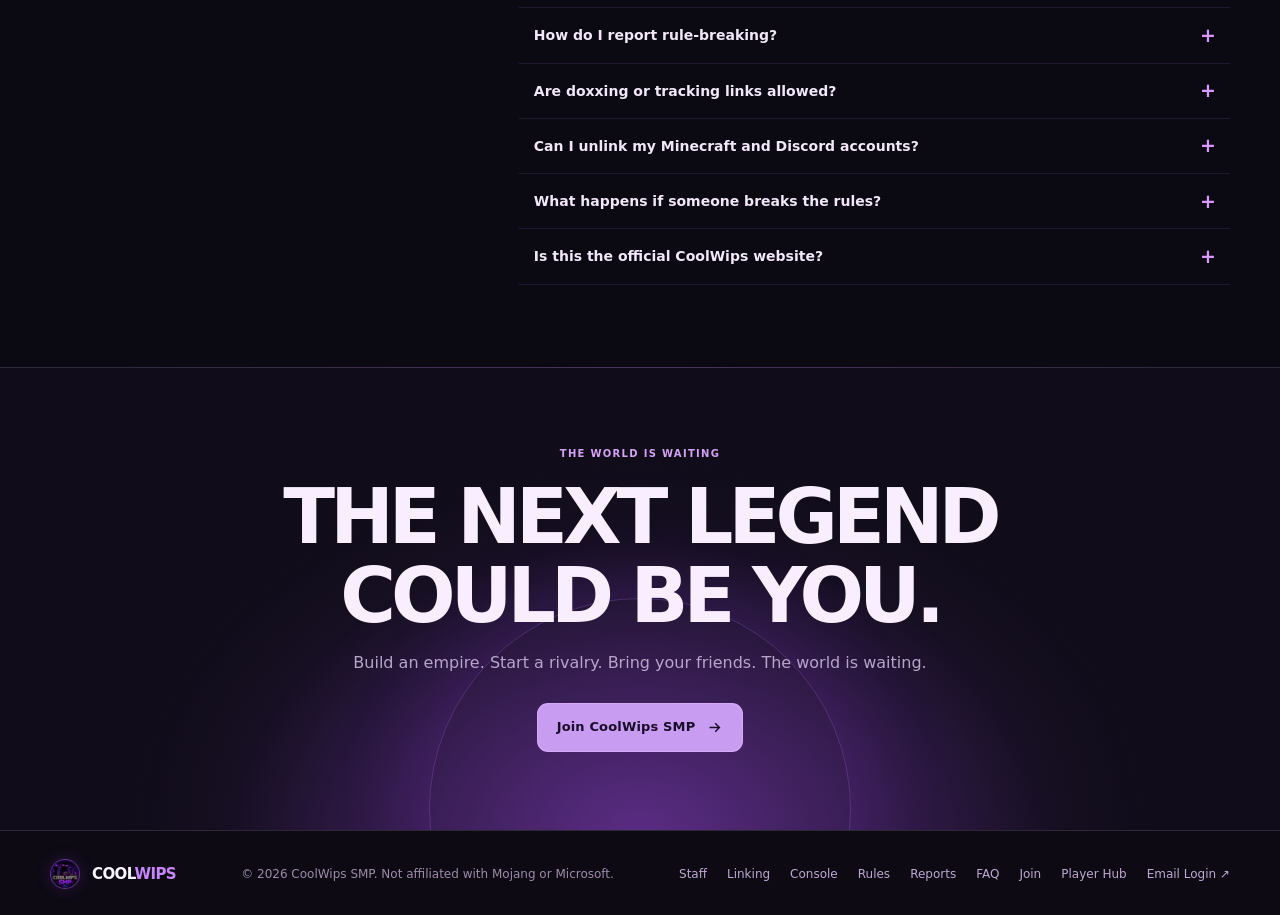
==== commit 1f461a22: "Simplify homepage navigation and surface copyable Java/Bedrock connection details" ====
--- a/index.html
+++ b/index.html
@@ -36,6 +36,7 @@
   <link rel="stylesheet" href="assets/void-theme.css?v=2" />
   <link rel="stylesheet" href="assets/experience.css?v=4" />
   <link rel="stylesheet" href="assets/mobile-polish.css?v=1" />
+  <link rel="stylesheet" href="assets/site-polish.css?v=1" />
 </head>
 <body>
   <a class="skip-link" href="#join">Skip to join details</a>
@@ -47,7 +48,16 @@
     <div class="wrap nav">
       <a href="#home" class="brand" aria-label="CoolWips SMP home"><span class="brand-icon" aria-hidden="true"><img src="assets/coolwips-logo-v2.webp" alt="" width="38" height="38" /></span><span>COOL<span>WIPS</span><small style="display:block;font-size:9px;letter-spacing:.22em;color:#9caea0;font-weight:850;margin-top:-2px">SURVIVAL MULTIPLAYER</small></span></a>
       <button class="mobile-menu" type="button" aria-label="Open navigation" aria-controls="navLinks" aria-expanded="false" id="menuButton"><svg viewBox="0 0 24 24" fill="none" stroke="currentColor" stroke-width="2"><path d="M4 7h16M4 12h16M4 17h16"/></svg></button>
-      <nav class="links" id="navLinks" aria-label="Primary navigation"><a href="#about">About</a><a href="#staff">Staff</a><a href="#join">Join</a><a href="#link-account">Linking</a><a href="#console">Console</a><a href="#rules">Rules</a><a href="#reports">Reports</a><a href="#faq">FAQ</a><a href="hub.html" class="hub-nav">Player Hub</a><a href="https://webmail.amelu.org/" class="staff-login-nav" target="_blank" rel="noopener noreferrer" aria-label="Log in to CoolWips SMP email on Amelu Webmail">Email Login ↗</a><a class="btn btn-green discord-link" href="https://discord.gg/KDA3Z7n954" target="_blank" rel="noopener noreferrer">Join Discord <svg viewBox="0 0 24 24" fill="none" stroke="currentColor" stroke-width="2"><path d="M5 12h14m-6-6 6 6-6 6"/></svg></a></nav>
+      <nav class="links" id="navLinks" aria-label="Primary navigation">
+  <a href="#home">Home</a>
+  <a href="#join">Join</a>
+  <a href="#about">About</a>
+  <a href="#link-account">Guides</a>
+  <a href="#rules">Rules</a>
+  <a href="#reports">Support</a>
+  <a href="hub.html" class="hub-nav">Player Hub</a>
+  <a class="btn btn-green discord-link" href="https://discord.gg/KDA3Z7n954" target="_blank" rel="noopener noreferrer">Join Discord <svg viewBox="0 0 24 24" fill="none" stroke="currentColor" stroke-width="2" aria-hidden="true"><path d="M5 12h14m-6-6 6 6-6 6"/></svg></a>
+</nav>
     </div>
   </header>
   <main>
@@ -65,7 +75,27 @@
         <div class="hero-art" aria-label="CoolWips SMP Enderman logo with animated purple portal"><div class="portal-glow" aria-hidden="true"></div><div class="portal-ring outer" aria-hidden="true"></div><div class="portal-ring inner" aria-hidden="true"></div><div class="portal-core"><img src="assets/coolwips-logo-v2.webp" alt="CoolWips SMP Enderman and purple portal logo" width="390" height="390" decoding="async" fetchpriority="high" /></div><div class="void-sparks" aria-hidden="true"><i class="void-spark" style="--x:12%;--y:21%;--d:0s"></i><i class="void-spark" style="--x:76%;--y:13%;--d:0.39s"></i><i class="void-spark" style="--x:86%;--y:72%;--d:0.78s"></i><i class="void-spark" style="--x:26%;--y:87%;--d:1.17s"></i><i class="void-spark" style="--x:48%;--y:7%;--d:1.56s"></i><i class="void-spark" style="--x:5%;--y:61%;--d:1.9500000000000002s"></i><i class="void-spark" style="--x:94%;--y:40%;--d:2.34s"></i><i class="void-spark" style="--x:66%;--y:94%;--d:2.73s"></i><i class="void-spark" style="--x:42%;--y:60%;--d:3.12s"></i><i class="void-spark" style="--x:23%;--y:48%;--d:3.5100000000000002s"></i></div><div class="void-caption"><span>THE VOID AWAITS</span><span>EST. COOLWIPS SMP</span></div><div class="hero-coordinate coordinate-one">CW//01</div><div class="hero-coordinate coordinate-two">SURVIVAL / UNBOUND</div></div>
       </div>
     </section>
-    <div class="bar"><div class="wrap bar-inner"><div class="bar-item"><strong>Java + Bedrock</strong><span>Cross-play community</span></div><div class="bar-item"><strong>Player Economy</strong><span>Trade &amp; progress</span></div><div class="bar-item"><strong>Land Claims</strong><span>Protect your builds</span></div><div class="bar-item"><strong>Discord Community</strong><span>Stay connected</span></div></div></div>
+    <section class="quick-connect" id="connect" aria-labelledby="quick-connect-heading">
+      <div class="wrap">
+        <div class="qc-heading">
+          <div><div class="qc-label">READY WHEN YOU ARE</div><h2 id="quick-connect-heading">Connect in seconds.</h2><p class="qc-desc">Choose your edition, copy the address, and jump in.</p></div>
+          <a class="qc-all" href="hub.html#status">Check live server status →</a>
+        </div>
+        <div class="qc-grid">
+          <article class="qc-card">
+            <div class="qc-card-top"><span class="qc-edition">Java Edition</span><span class="qc-subtitle">PC · Minecraft Java</span></div>
+            <div class="qc-details"><code>play.coolwip.xyz</code><button class="copy-small" type="button" data-copy="play.coolwip.xyz" aria-label="Copy Java server address">Copy address</button></div>
+            <div class="qc-card-foot"><span>Multiplayer → Add Server</span><a href="#join">Full joining instructions →</a></div>
+          </article>
+          <article class="qc-card">
+            <div class="qc-card-top"><span class="qc-edition">Bedrock Edition</span><span class="qc-subtitle">Mobile · Windows · Console</span></div>
+            <div class="qc-details"><code>bedrock.coolwip.xyz</code><button class="copy-small" type="button" data-copy="bedrock.coolwip.xyz" aria-label="Copy Bedrock server address">Copy address</button></div>
+            <div class="qc-card-foot"><span>Port: <strong>19132</strong></span><a href="#console">Console joining guide →</a></div>
+          </article>
+        </div>
+      </div>
+    </section>
+
     <section class="section" id="player-hub-preview" style="padding-top:60px;padding-bottom:25px">
  <div class="wrap">
   <div class="section-head"><div><div class="kicker">NEW / PLAYER HUB</div><h2>ONE SERVER.<br/>ONE COMMAND CENTER.</h2></div><p class="section-intro">Check live connection status, explore public player rankings and economy prices, find profiles, contact staff, and see official updates. Features that need server data are clearly marked until connected.</p></div>
@@ -171,7 +201,7 @@
       </div>
     </section>
     <section class="section" id="faq" style="padding-top:10px"><div class="wrap faq"><div class="faq-intro"><div class="kicker">08 / Help center</div><h2>QUESTIONS?<br/>ANSWERED.</h2><p class="section-intro">Quick answers about joining, raiding, claims, linking, and staying safe on CoolWips SMP.</p><div class="faq-search"><label for="faq-search-input">SEARCH THE FAQ</label><div class="faq-search-field"><svg viewBox="0 0 24 24" width="19" height="19" fill="none" stroke="currentColor" stroke-width="1.8" aria-hidden="true"><circle cx="11" cy="11" r="7"/><path d="m16 16 5 5"/></svg><input id="faq-search-input" type="search" placeholder="Search questions..." autocomplete="off" aria-describedby="faq-results" /></div><p class="faq-results" id="faq-results" role="status" aria-live="polite">Showing all 24 questions</p></div><a class="faq-support-link" href="https://discord.gg/KDA3Z7n954" target="_blank" rel="noopener noreferrer">Still need help? Ask in Discord <span aria-hidden="true">↗</span></a></div><div class="faq-answers"><div class="faq-group"><div class="faq-group-heading"><span class="faq-group-number">01</span><h3>Joining &amp; Setup</h3><span class="faq-group-total">7 QUESTIONS</span></div><details class="faq-question"><summary>Can I join on Java or Bedrock?</summary><div class="faq-answer"><p>Yes. Java players use <code>play.coolwip.xyz</code>. Bedrock players use <code>bedrock.coolwip.xyz</code> on port <code>19132</code>.</p></div></details><details class="faq-question"><summary>Can Java and Bedrock players play together?</summary><div class="faq-answer"><p>Yes. CoolWips SMP supports crossplay between Java and Bedrock editions.</p></div></details><details class="faq-question"><summary>How do I join on Xbox, PlayStation, or Switch?</summary><div class="faq-answer"><p>Use a console connection method such as BedrockTogether to join the custom Bedrock server. Results vary by platform and network. <a href="#console">Read the console guide.</a></p></div></details><details class="faq-question"><summary>Do I need Discord to play?</summary><div class="faq-answer"><p>Yes. CoolWips SMP requires Minecraft–Discord account linking before joining. <a href="#link-account">View the linking instructions.</a></p></div></details><details class="faq-question"><summary>How do I link my Minecraft account?</summary><div class="faq-answer"><p>Connect to CoolWips SMP, get your four-character code, then click <strong>Verify</strong> in Discord's <strong>#link-account</strong> channel and submit the code. Reconnect when linked.</p></div></details><details class="faq-question"><summary>What if my verification code expires?</summary><div class="faq-answer"><p>Linking codes expire after 10 minutes. Reconnect to obtain a new code and complete the verification in Discord.</p></div></details><details class="faq-question"><summary>Why can't I connect to the server?</summary><div class="faq-answer"><p>Check your edition's address, port <code>19132</code> for Bedrock, and Discord linking. For console, confirm the connector and phone are on the same Wi-Fi as the console. If problems persist, contact staff.</p></div></details></div><div class="faq-group"><div class="faq-group-heading"><span class="faq-group-number">02</span><h3>Gameplay &amp; Economy</h3><span class="faq-group-total">8 QUESTIONS</span></div><details class="faq-question"><summary>What type of server is CoolWips SMP?</summary><div class="faq-answer"><p>Anarchy-style Minecraft survival with raiding, PvP, alliances, land claims, and a player economy.</p></div></details><details class="faq-question"><summary>Are raiding, griefing, and stealing allowed?</summary><div class="faq-answer"><p>Yes. These activities, traps, and destroying builds are permitted as in-game gameplay. Real-life threats and attacks on the server are not.</p></div></details><details class="faq-question"><summary>Are hacks or cheats allowed?</summary><div class="faq-answer"><p>The published server rules allow in-game cheating and hacking. Deliberately crashing the server, account theft, and attacks on hosting are prohibited.</p></div></details><details class="faq-question"><summary>Is PvP and spawn killing allowed?</summary><div class="faq-answer"><p>Yes. Both PvP and spawn killing are allowed under the server's anarchy-style gameplay rules.</p></div></details><details class="faq-question"><summary>How do I protect my base?</summary><div class="faq-answer"><p>Use the land-claim system, secure your belongings, and think carefully before sharing your base location. Read the <a href="#rules">full server rules</a>.</p></div></details><details class="faq-question"><summary>Will staff return stolen items or restore griefed builds?</summary><div class="faq-answer"><p>No. Staff do not refund or roll back items or builds lost to gameplay that the rules permit.</p></div></details><details class="faq-question"><summary>Can players create alliances or teams?</summary><div class="faq-answer"><p>Yes. Alliances, rivalries, betrayal, and cooperation are part of the experience.</p></div></details><details class="faq-question"><summary>Does CoolWips SMP have an economy?</summary><div class="faq-answer"><p>Yes. Players can trade, farm resources, and grow their wealth. Market prices can change.</p></div></details></div><div class="faq-group"><div class="faq-group-heading"><span class="faq-group-number">03</span><h3>Discord, Safety &amp; Support</h3><span class="faq-group-total">9 QUESTIONS</span></div><details class="faq-question"><summary>Where do I find server updates?</summary><div class="faq-answer"><p>Join the <a href="https://discord.gg/KDA3Z7n954" target="_blank" rel="noopener noreferrer">CoolWips Discord</a> for announcements and community discussions.</p></div></details><details class="faq-question"><summary>How do I contact staff?</summary><div class="faq-answer"><p>Ask for help through <a href="https://discord.gg/KDA3Z7n954" target="_blank" rel="noopener noreferrer">Discord</a>, and see administrator and moderator roles in the <a href="#staff">staff section</a>.</p></div></details><details class="faq-question"><summary>Where do I report a waypoint problem?</summary><div class="faq-answer"><p>Open the <a href="https://discord.com/channels/1025178490481418280/1549559538871701704" target="_blank" rel="noopener noreferrer">Waypoint Report channel</a> in Discord. Describe the waypoint and location so staff can review it.</p></div></details><details class="faq-question"><summary>Where do I report a land claim problem?</summary><div class="faq-answer"><p>Use the <a href="https://discord.com/channels/1025178490481418280/1549559846909771887" target="_blank" rel="noopener noreferrer">Claim Report channel</a> in Discord. Include the area or coordinates and an explanation. <a href="#reports">View both report links.</a></p></div></details><details class="faq-question"><summary>How do I report rule-breaking?</summary><div class="faq-answer"><p>Report doxxing, account theft, scams, real-life threats, or intentional server attacks privately to staff. Do not publicly repost private information.</p></div></details><details class="faq-question"><summary>Are doxxing or tracking links allowed?</summary><div class="faq-answer"><p>No. Trying to find or expose private information, tracking people, IP grabbers, and leaking personal information are prohibited.</p></div></details><details class="faq-question"><summary>Can I unlink my Minecraft and Discord accounts?</summary><div class="faq-answer"><p>Yes. Use <strong>Unlink account</strong> in the Discord <strong>#link-account</strong> channel. You may need to link again before joining.</p></div></details><details class="faq-question"><summary>What happens if someone breaks the rules?</summary><div class="faq-answer"><p>Staff may issue warnings, mutes, kicks, or bans. Doxxing attempts, account theft, and server attacks may result in a permanent ban.</p></div></details><details class="faq-question"><summary>Is this the official CoolWips website?</summary><div class="faq-answer"><p>Yes. It contains server connection details, staff information, rules, account-linking help, and joining instructions.</p></div></details></div><div class="faq-empty" id="faq-empty" hidden><h3>No matching questions</h3><p>Try a different keyword or ask our staff on Discord.</p></div></div></div></section>
-    <section class="closing"><div class="closing-glow" aria-hidden="true"></div><div class="wrap"><div class="kicker">The world is waiting</div><h2>THE NEXT LEGEND<br/>COULD BE YOU.</h2><p>Build an empire. Start a rivalry. Bring your friends. The world is waiting.</p><a href="#link-account" class="btn btn-green">How to Link Your Account <svg viewBox="0 0 24 24" fill="none" stroke="currentColor" stroke-width="2"><path d="M5 12h14m-6-6 6 6-6 6"/></svg></a></div></section>
+    <section class="closing"><div class="closing-glow" aria-hidden="true"></div><div class="wrap"><div class="kicker">The world is waiting</div><h2>THE NEXT LEGEND<br/>COULD BE YOU.</h2><p>Build an empire. Start a rivalry. Bring your friends. The world is waiting.</p><a href="#join" class="btn btn-green">Join CoolWips SMP <svg viewBox="0 0 24 24" fill="none" stroke="currentColor" stroke-width="2"><path d="M5 12h14m-6-6 6 6-6 6"/></svg></a></div></section>
   </main>
   <footer class="footer"><div class="wrap footer-inner"><a class="brand" href="#home" style="font-size:15px"><span class="brand-icon" style="width:30px;height:30px"><img src="assets/coolwips-logo-v2.webp" alt="" width="30" height="30" /></span><span>COOL<span>WIPS</span></span></a><small>© <span id="year"></span> CoolWips SMP. Not affiliated with Mojang or Microsoft.</small><nav aria-label="Footer links"><a href="#staff">Staff</a><a href="#link-account">Linking</a><a href="#console">Console</a><a href="#rules">Rules</a><a href="#reports">Reports</a><a href="#faq">FAQ</a><a href="#join">Join</a><a href="hub.html">Player Hub</a><a href="https://webmail.amelu.org/" target="_blank" rel="noopener noreferrer" aria-label="Log in to CoolWips SMP email on Amelu Webmail">Email Login ↗</a></nav></div>
   </footer>
--- a/assets/site-polish.css
+++ b/assets/site-polish.css
@@ -0,0 +1,161 @@
+/* CoolWips SMP — 2026 interface refinement.
+   A restrained, accessible layer over existing site styles. */
+:root {
+  --bg:#0b0912;--panel:#171220;--panel2:#1d1729;
+  --text:#f8f5fc;--muted:#bcb3c8;--line:rgba(215,189,243,.16);
+  --accent:#c998f5;--accent2:#91d9df;
+  --ui-shadow:0 20px 60px rgba(0,0,0,.24);
+}
+html{scroll-padding-top:92px}
+body{background:#0b0912;color:var(--text);line-height:1.6}
+.noise{opacity:.012}
+.atmosphere-orb{opacity:.3;pointer-events:none}
+.wrap{width:min(1180px,calc(100% - 56px))}
+.nav-shell{background:rgba(11,9,18,.94);border-bottom:1px solid rgba(215,189,243,.13);box-shadow:0 10px 32px rgba(0,0,0,.15)}
+.nav-shell:after{opacity:.35}
+.nav{height:76px;gap:24px}
+.brand{font-size:21px;letter-spacing:-.04em}
+.brand-icon{box-shadow:none;border-color:#a774d25c}
+.nav .links{gap:3px}
+.nav .links a:not(.btn){display:inline-flex;align-items:center;min-height:40px;padding:9px 12px;border-radius:10px;color:#c9bdd4;font-size:13px;letter-spacing:-.01em;transition:background .16s,color .16s}
+.nav .links a:not(.btn):hover,.nav .links a:not(.btn).is-active{background:#a373cf1c;color:#fff}
+.nav .links a.hub-nav{color:#e6cafb;font-weight:820}
+.nav .links .btn{border-radius:11px;box-shadow:none;padding:11px 16px;margin-left:9px;font-size:12px}
+.btn{border-radius:11px;min-height:46px;box-shadow:none;transition:background .17s,transform .17s,border-color .17s}
+.btn:active,.copy-small:active{transform:translateY(0) scale(.98)}
+.btn-green,.copy-small{background:#c79cf1;color:#190d29;box-shadow:none}
+.btn-green:hover,.copy-small:hover{background:#e0bafb;box-shadow:none}
+.btn-outline{background:rgba(255,255,255,.035);border-color:rgba(203,163,236,.32)}
+.btn-outline:hover{background:#2b1d3a;border-color:#caa0e9}
+.btn-ghost{background:#ba8ce916;border-color:#ba8ce938}
+.hero{background:radial-gradient(ellipse at 76% 43%,#2a1840 0%,#161020 42%,#0b0912 79%);border-bottom-color:var(--line)}
+.hero:before{opacity:.3}
+.hero:after{height:55px}
+.hero-grid{grid-template-columns:1.12fr .88fr;min-height:565px;gap:26px}
+.hero-copy{padding:72px 0 78px}
+.hero h1{font-size:clamp(57px,6.4vw,88px);margin:24px 0 18px;letter-spacing:-.07em;line-height:.99;text-shadow:none}
+.hero h1 em{background:linear-gradient(110deg,#ebd3fd,#bd88ef 55%,#a767df);-webkit-background-clip:text;background-clip:text;animation:none}
+.hero-p{font-size:16px;color:#c5baca;line-height:1.75;max-width:520px}
+.hero-strap{letter-spacing:.18em}
+.eyebrow{border-radius:999px;border-color:#b485e549;background:#b485e510;box-shadow:none}
+.hero .actions{gap:10px}
+.hero-art{min-height:445px}
+.portal-core{width:clamp(235px,26vw,325px);filter:drop-shadow(0 16px 40px #0201038a)}
+.portal-ring.outer{width:min(92%,425px)}
+.portal-ring.inner{width:min(76%,355px)}
+.portal-glow{opacity:.6}
+.void-caption{font-size:9px;letter-spacing:.12em}
+.hero-coordinate{opacity:.6}
+.discover-link{letter-spacing:.08em}
+.bar{background:#100d18}
+.bar-inner{grid-template-columns:repeat(4,minmax(0,1fr))}
+.bar-item{padding:20px 23px}
+.bar-item strong{font-size:14px}
+.bar-item span{font-size:11px}
+.section{padding:82px 0}
+.section-head{margin-bottom:30px;gap:28px}
+.section h2{font-size:clamp(35px,4.2vw,54px);letter-spacing:-.06em}
+.section-intro{font-size:15px;line-height:1.75;color:#bdb0ca}
+.kicker{font-size:10px;letter-spacing:.13em;color:#d4a2f4}
+.features{gap:16px}
+.features .feature,.help-card,.staff-card,.report-card,.founder-card{background:linear-gradient(145deg,#1a1524,#120f1a);border:1px solid rgba(205,169,239,.16);border-radius:17px;box-shadow:none}
+.features .feature:hover,.help-card:hover,.staff-card:hover,.report-card:hover{border-color:#c39ae96e;box-shadow:var(--ui-shadow)}
+.feature{min-height:250px;padding:28px}
+.feature-icon{margin-bottom:28px;border-radius:11px}
+.feature h3{font-size:21px}
+.feature p{color:#bcafca;line-height:1.65}
+.feature p a{color:#e1bbfb;font-weight:750;text-underline-offset:4px}
+.staff-grid{gap:15px}
+.staff-card{padding:24px}
+.staff-card img{border-radius:17px;border-color:#b682e65c;box-shadow:none}
+.staff-bio{color:#c4b8cf}
+.join-section{padding-bottom:90px}
+.join-card{background:linear-gradient(115deg,#20162e,#15101f);border-color:#c39ae94c;border-radius:20px;box-shadow:none}
+.join-left{padding:44px 48px}
+.join-glyph{opacity:.6}
+.edition-card{border-radius:12px;background:#0e0b16;border-color:#aa7ad044}
+.edition-address code{font-size:14px}
+.help-section{padding:80px 0}
+.help-card h3{font-size:18px}
+.help-card p{color:#c4b9cf}
+.console-ip-panel{box-shadow:none}
+.rule{border-radius:13px;background:#17121e}
+.faq details{border-color:#b28dcc32}
+.closing{padding:78px 0;background:radial-gradient(ellipse at 50% 100%,#2c1a42 0,transparent 57%),#100c19}
+.footer{background:#0d0a14;padding:28px 0}
+.footer-inner{flex-wrap:wrap}
+.footer nav{flex-wrap:wrap;justify-content:flex-end;row-gap:8px}
+.footer nav a:hover{text-decoration:underline;color:#eed7ff}
+a:focus-visible,button:focus-visible,input:focus-visible,summary:focus-visible{outline:2px solid #e2bcff;outline-offset:4px}
+/* The direct-connect area is intentionally visible before long server details. */
+.quick-connect{padding:44px 0 34px;background:#100d17;border-bottom:1px solid var(--line)}
+.quick-connect .qc-heading{display:flex;align-items:flex-end;justify-content:space-between;gap:20px;margin-bottom:22px}
+.quick-connect .qc-label{font-size:10px;letter-spacing:.16em;font-weight:850;color:#cda4ee;text-transform:uppercase}
+.quick-connect h2{font-size:clamp(27px,3.2vw,39px);letter-spacing:-.055em;line-height:1.13;margin:6px 0 4px}
+.quick-connect .qc-desc{color:#ada1b9;font-size:13px;margin:0}
+.quick-connect .qc-all{color:#e4befb;border-bottom:1px solid #9c72b5;font-size:13px;font-weight:750;white-space:nowrap}
+.qc-grid{display:grid;grid-template-columns:repeat(2,minmax(0,1fr));gap:14px}
+.qc-card{min-width:0;background:#1a1424;border:1px solid rgba(203,159,235,.2);border-radius:17px;padding:23px;display:grid;gap:14px}
+.qc-card-top{display:flex;align-items:center;justify-content:space-between;gap:10px}
+.qc-edition{font-size:12px;font-weight:850;color:#f5e9fd}
+.qc-subtitle{font-size:11px;color:#a99db8}
+.qc-details{display:flex;gap:12px;align-items:center;justify-content:space-between;min-width:0}
+.qc-details code{font:750 clamp(13px,1.5vw,17px) ui-monospace,SFMono-Regular,Consolas,monospace;letter-spacing:-.03em;color:#f2d5ff;overflow-wrap:anywhere}
+.qc-card .copy-small{min-height:38px;border-radius:9px;padding:9px 14px;white-space:nowrap;font-size:12px}
+.qc-card-foot{display:flex;flex-wrap:wrap;justify-content:space-between;gap:7px 14px;color:#b0a5bc;font-size:11px;border-top:1px solid var(--line);padding-top:13px}
+.qc-card-foot a{color:#d6b0f5;font-weight:700}
+#player-hub-preview{padding-top:70px!important;padding-bottom:20px!important}
+#player-hub-preview .features .feature p a{display:inline-flex;margin-top:3px}
+@media(max-width:1100px){
+ .nav-shell .nav .links{gap:8px}
+ .nav-shell .nav .links.open{display:grid}
+ .nav-shell .nav .links a:not(.btn){min-height:48px;padding:12px}
+ .nav-shell .nav .links .btn{margin-left:0}
+ .nav-shell .mobile-menu{border-radius:12px;background:#24192e;border-color:#aa76d351}
+ .quick-connect{padding:35px 0}
+}
+@media(max-width:850px){
+ .hero-grid{grid-template-columns:1fr;min-height:0}
+ .hero-copy{padding:58px 0 10px}
+ .hero-art{min-height:340px}
+ .portal-core{width:260px}
+ .portal-ring.outer{width:345px}
+ .portal-ring.inner{width:280px}
+ .section{padding:70px 0}
+ .bar-inner{grid-template-columns:repeat(2,1fr)}
+ .bar-item:nth-child(2){border-right:0}
+ .bar-item:nth-child(-n+2){border-bottom:1px solid var(--line)}
+}
+@media(max-width:700px){
+ html{scroll-padding-top:82px}
+ .wrap{width:calc(100% - 36px)}
+ .nav-shell .nav{height:68px}
+ .nav-shell .nav .links{background:#191122ed;border-color:#ad80d355;box-shadow:0 18px 45px #0008}
+ .hero-copy{padding:42px 0 4px}
+ .hero h1{font-size:clamp(50px,12.8vw,71px);margin:20px 0 14px}
+ .hero-p{font-size:14px;max-width:42ch;margin-bottom:23px}
+ .hero-art{min-height:264px}
+ .portal-core{width:min(63vw,225px)}
+ .portal-ring.outer{width:min(87vw,315px)}
+ .portal-ring.inner{width:min(73vw,270px)}
+ .quick-connect{padding:30px 0}
+ .quick-connect .qc-heading{align-items:flex-start;flex-direction:column;gap:12px}
+ .quick-connect h2{font-size:30px}
+ .qc-grid{grid-template-columns:1fr}
+ .qc-card{padding:19px;gap:12px}
+ .qc-details code{font-size:14px}
+ .section{padding:65px 0}
+ .staff-card,.feature,.help-card{border-radius:15px}
+ .join-left{padding:29px 22px}
+ .footer nav{display:flex;justify-content:flex-start}
+ .footer nav a{min-height:42px;display:inline-flex;align-items:center;border-radius:9px;padding:8px 11px}
+ #player-hub-preview{padding-top:52px!important}
+}
+@media(max-width:370px){
+ .qc-details{align-items:flex-start;flex-direction:column}
+ .qc-card .copy-small{width:100%}
+}
+@media(prefers-reduced-motion:reduce){
+ .hero h1 em{animation:none}
+ .features .feature:hover,.help-card:hover,.staff-card:hover,.report-card:hover{transform:none}
+}
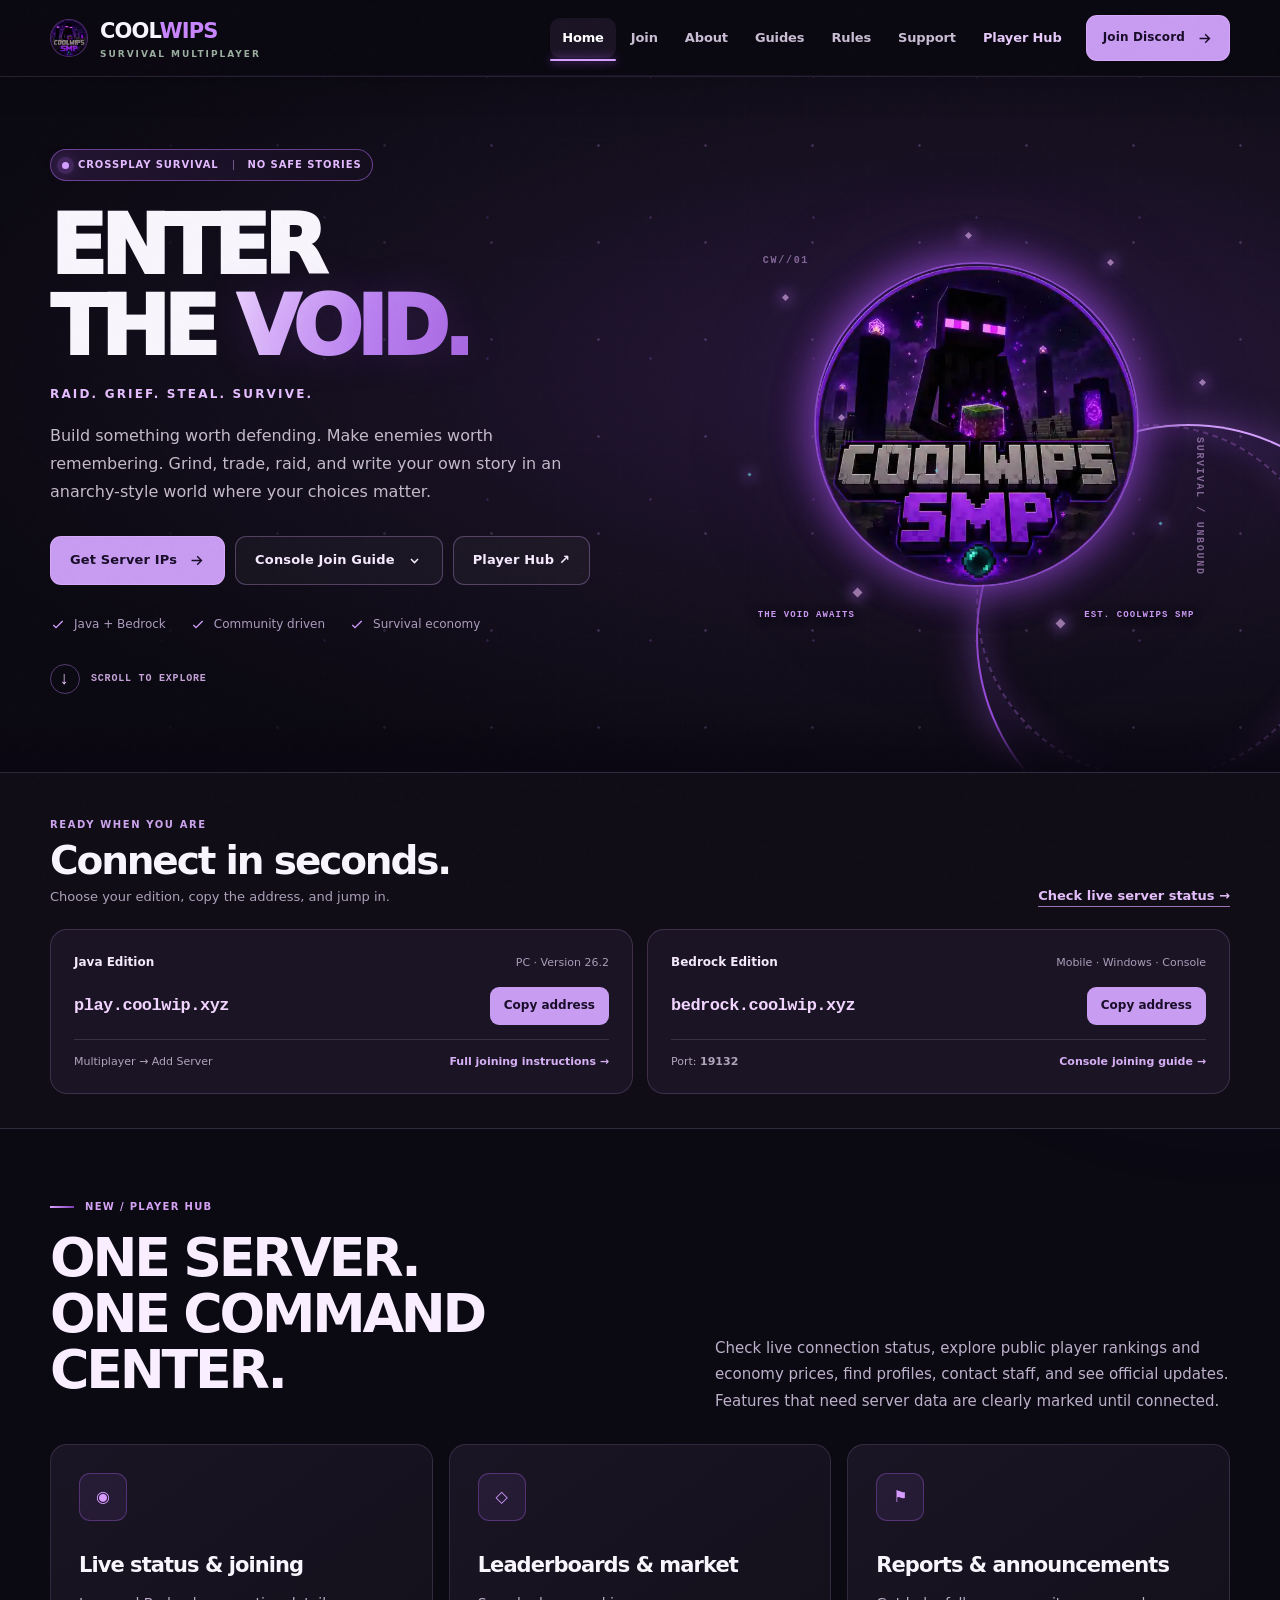
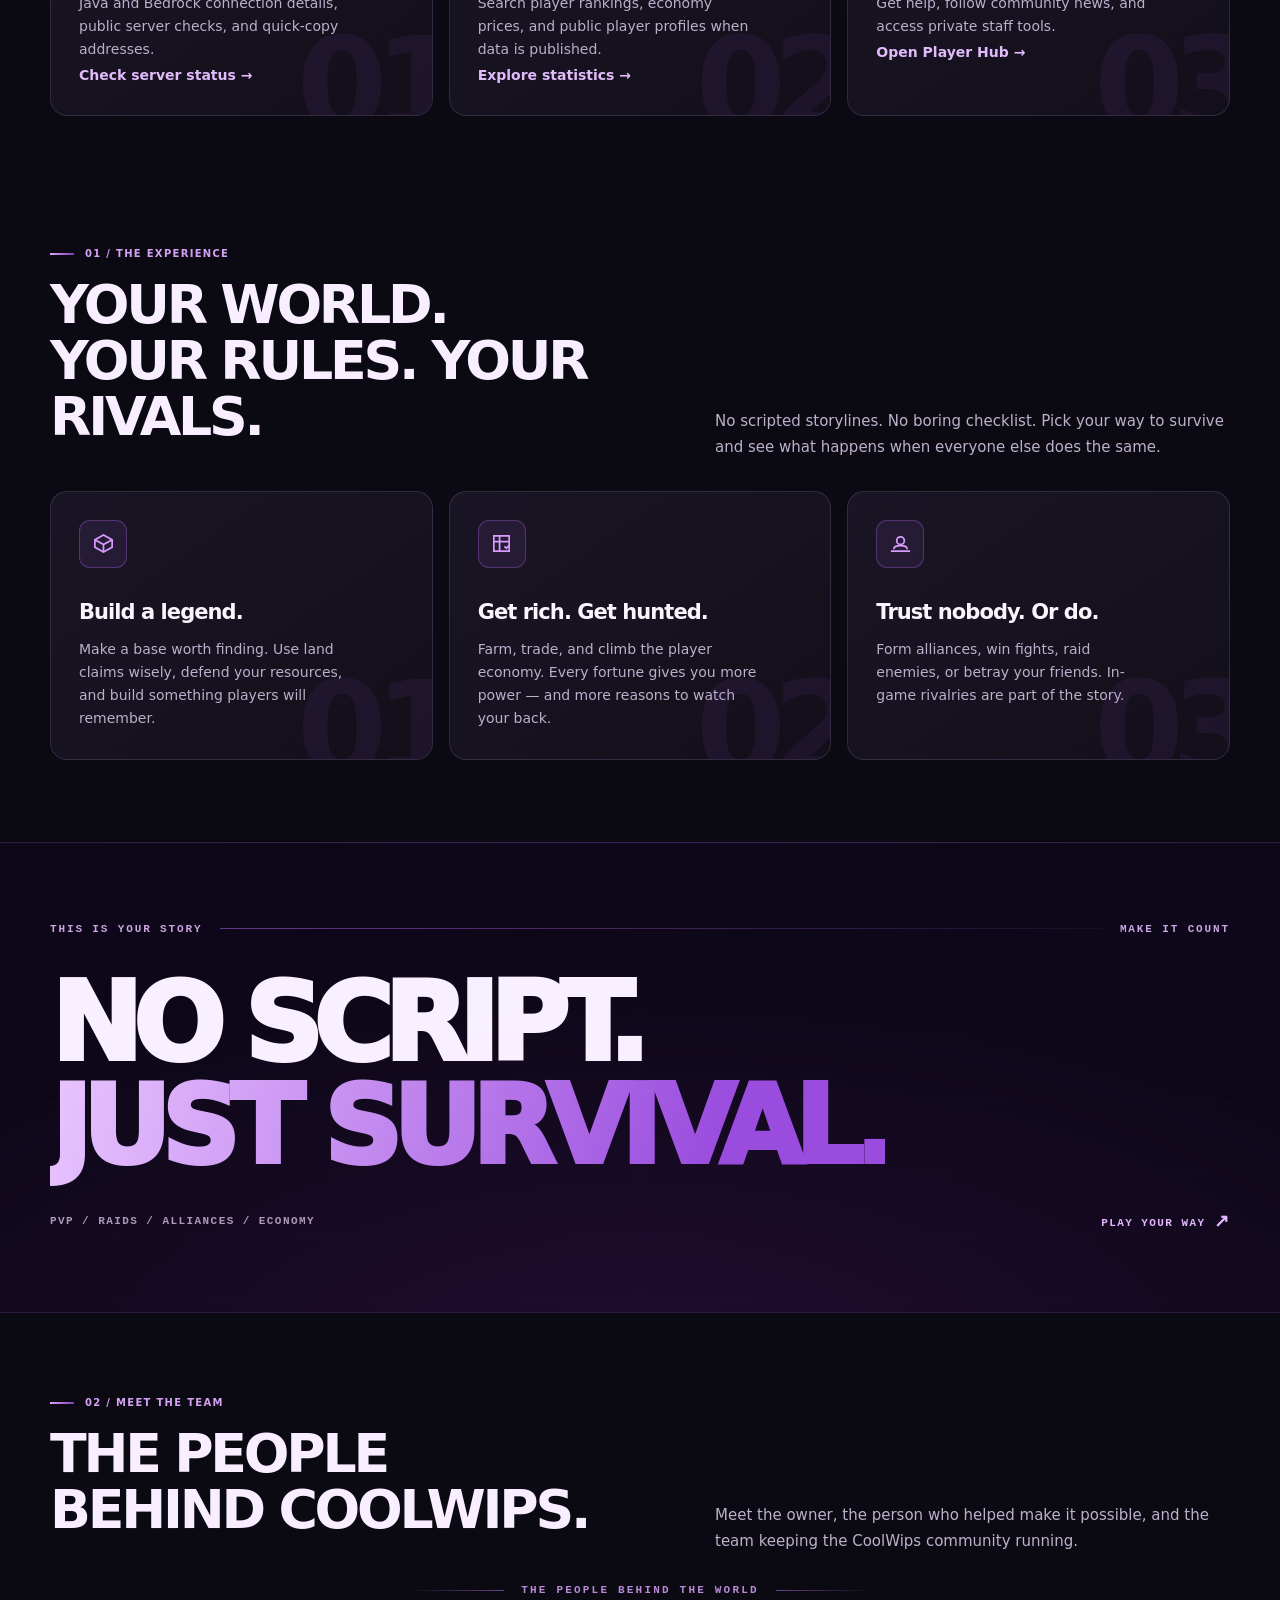
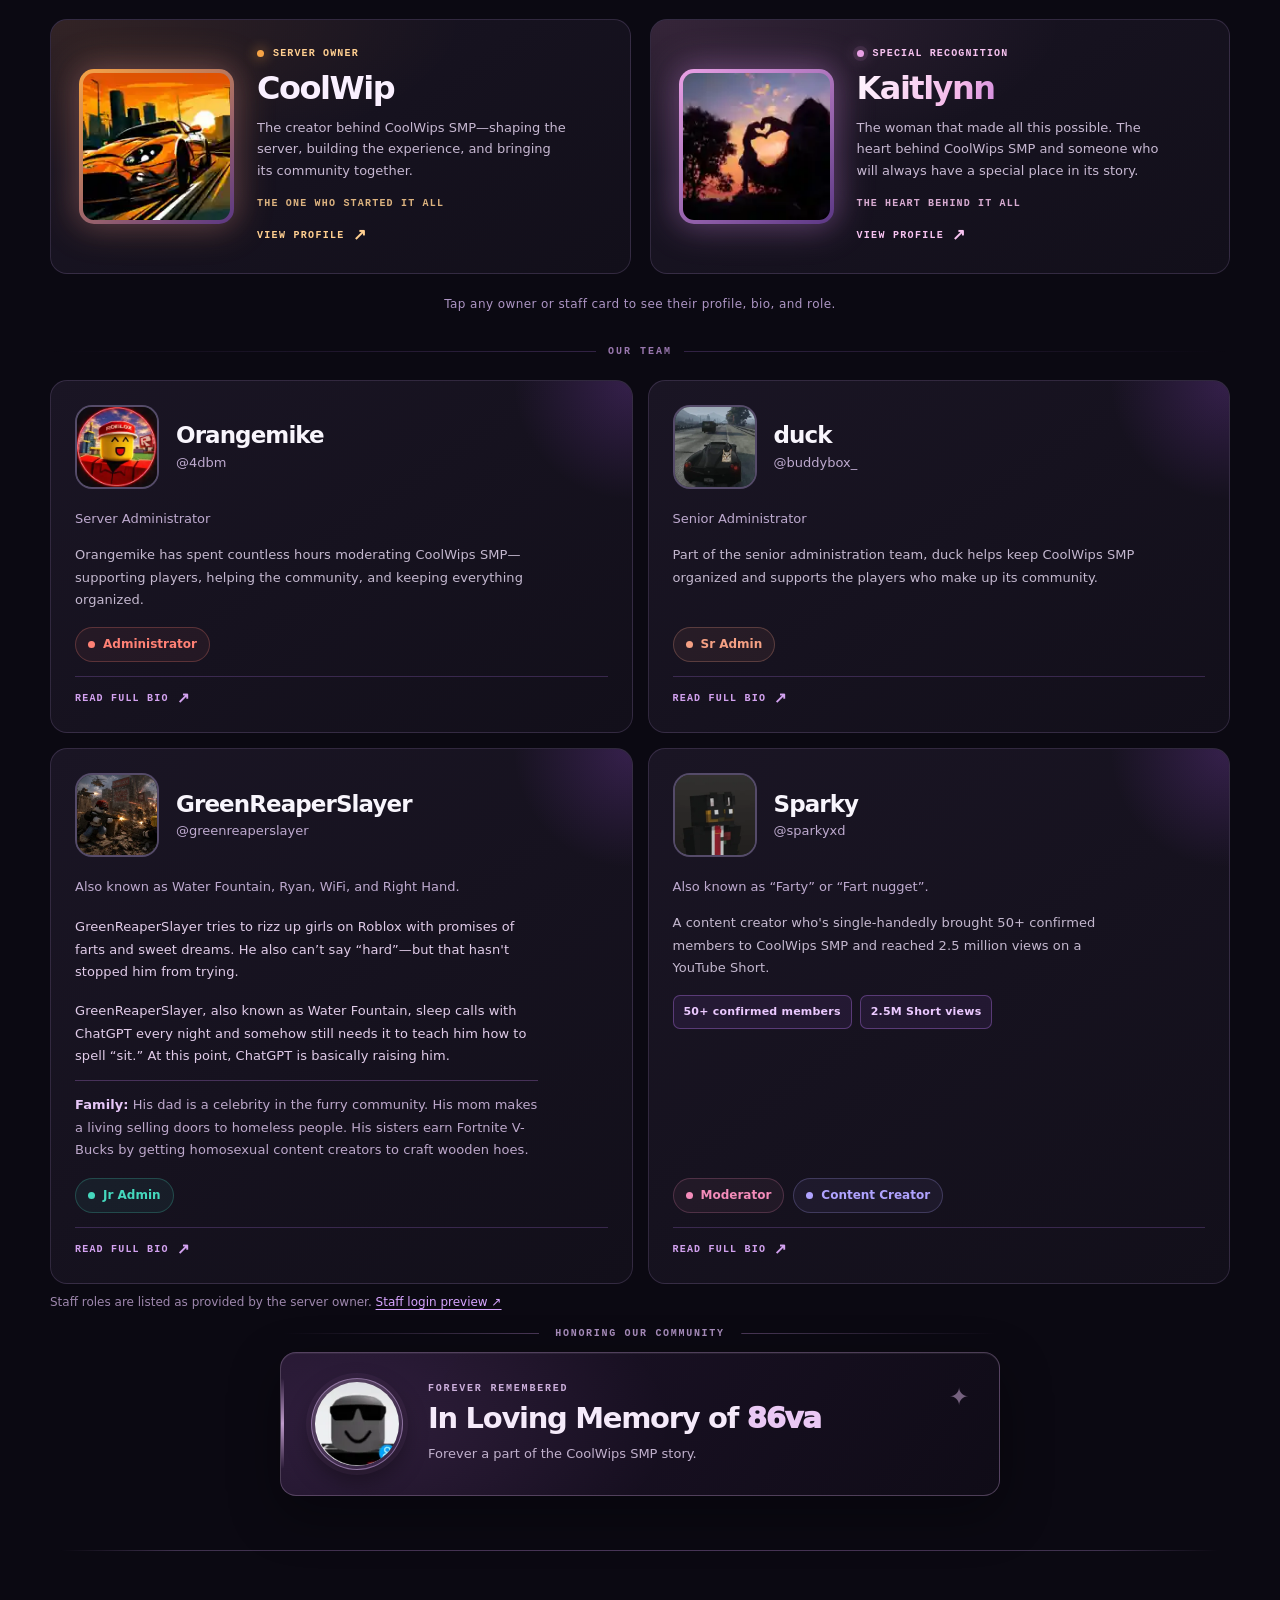
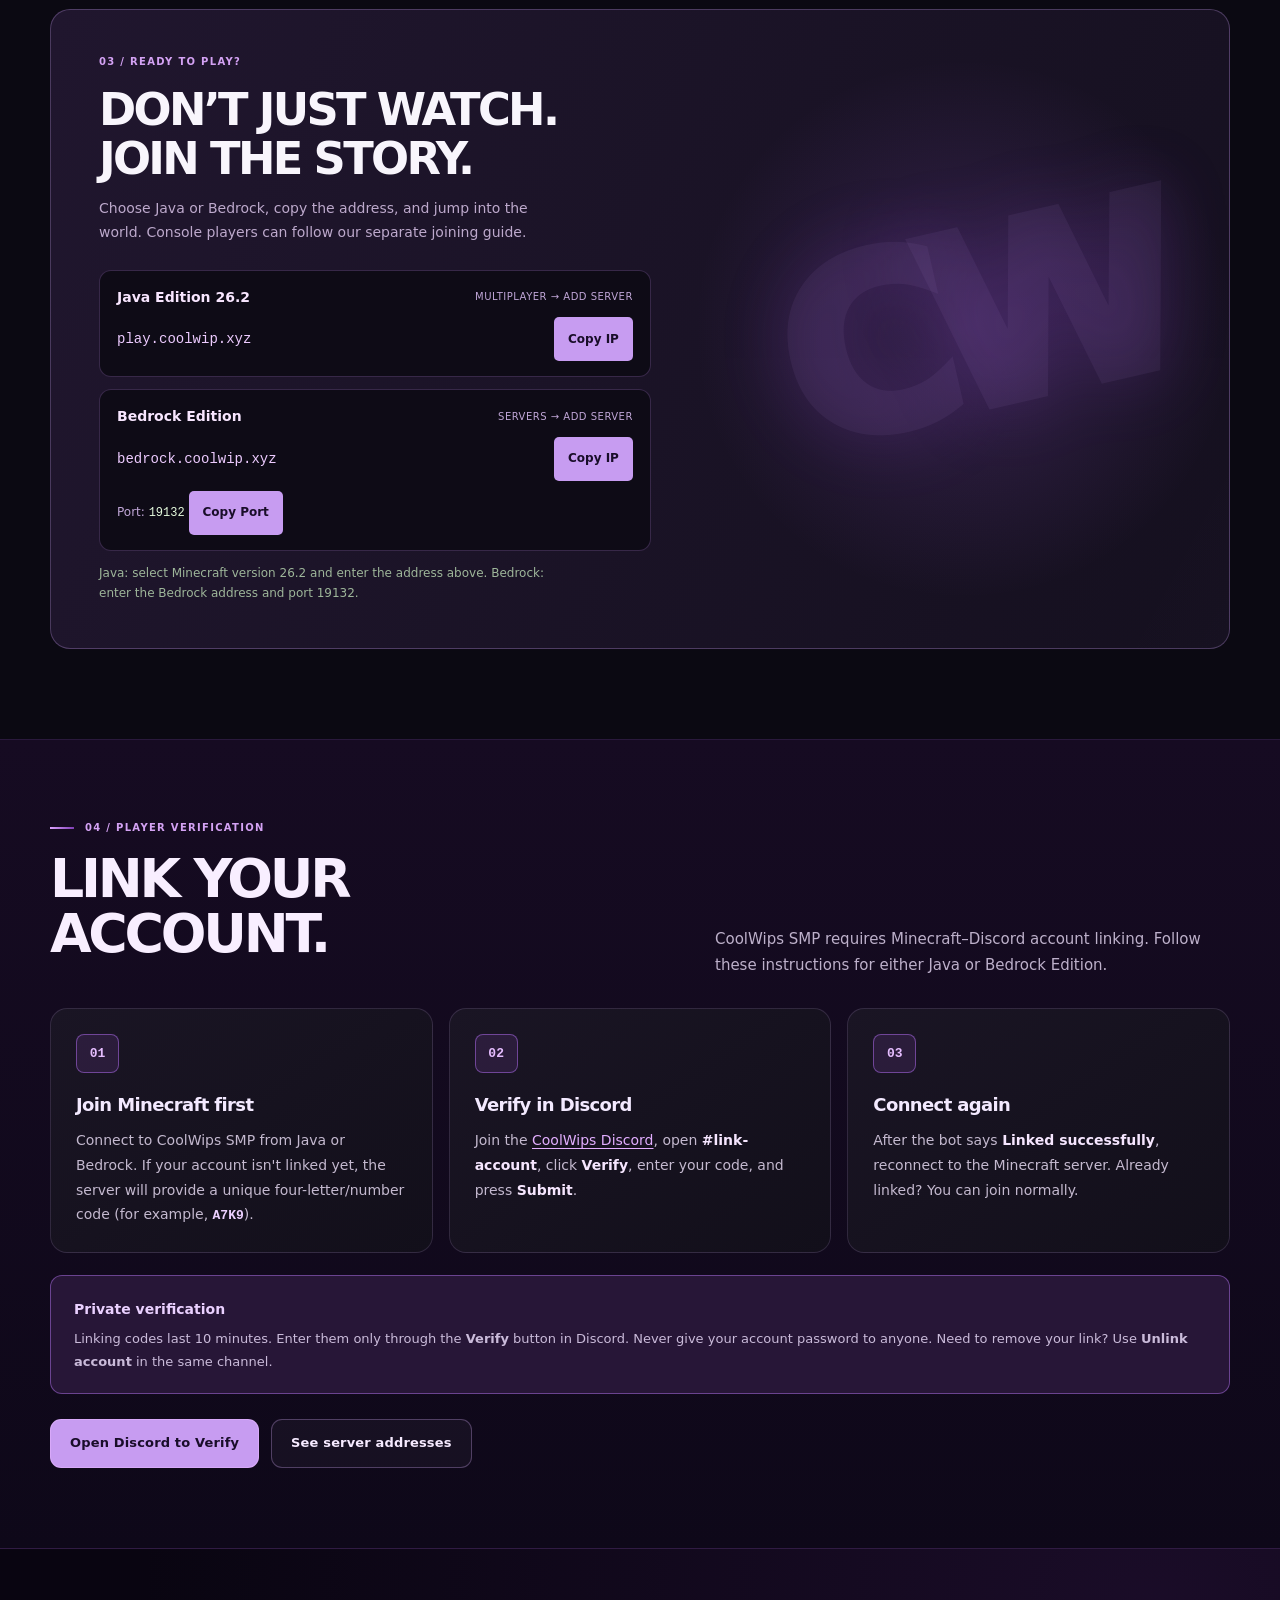
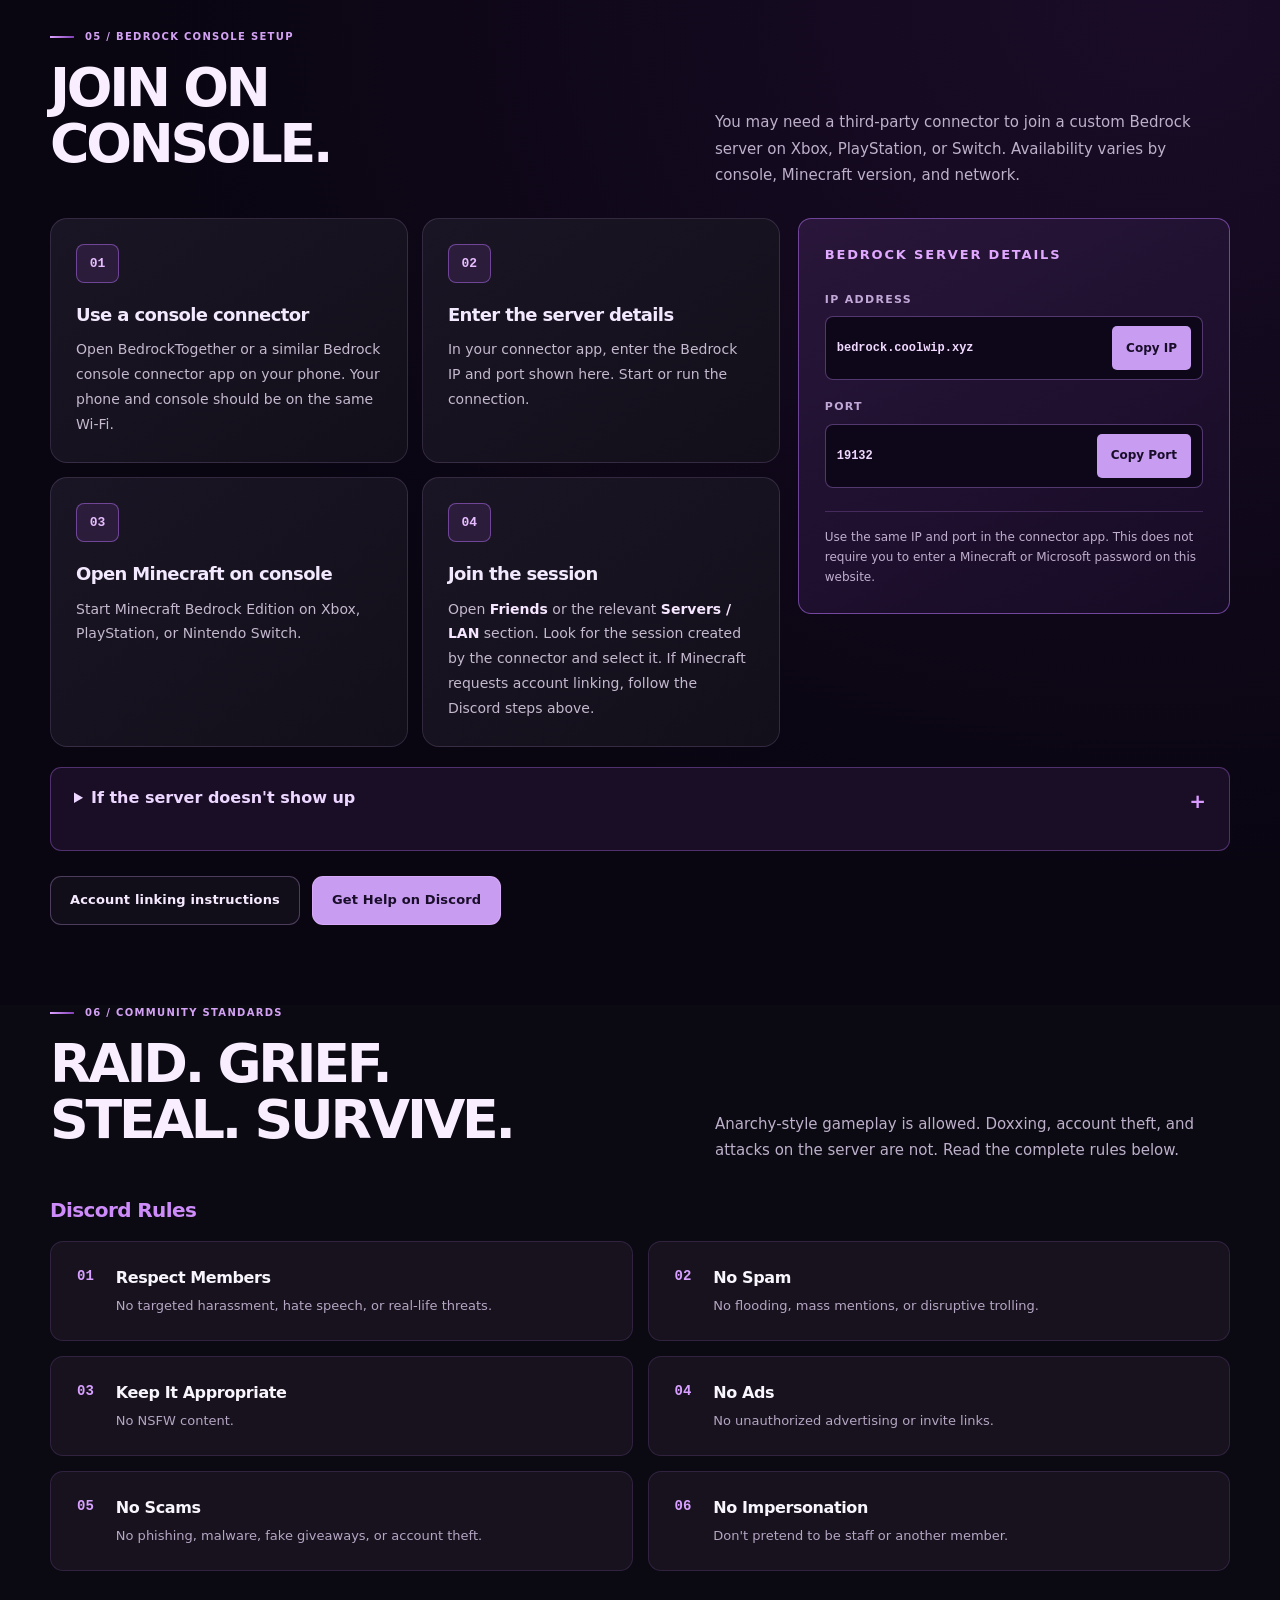
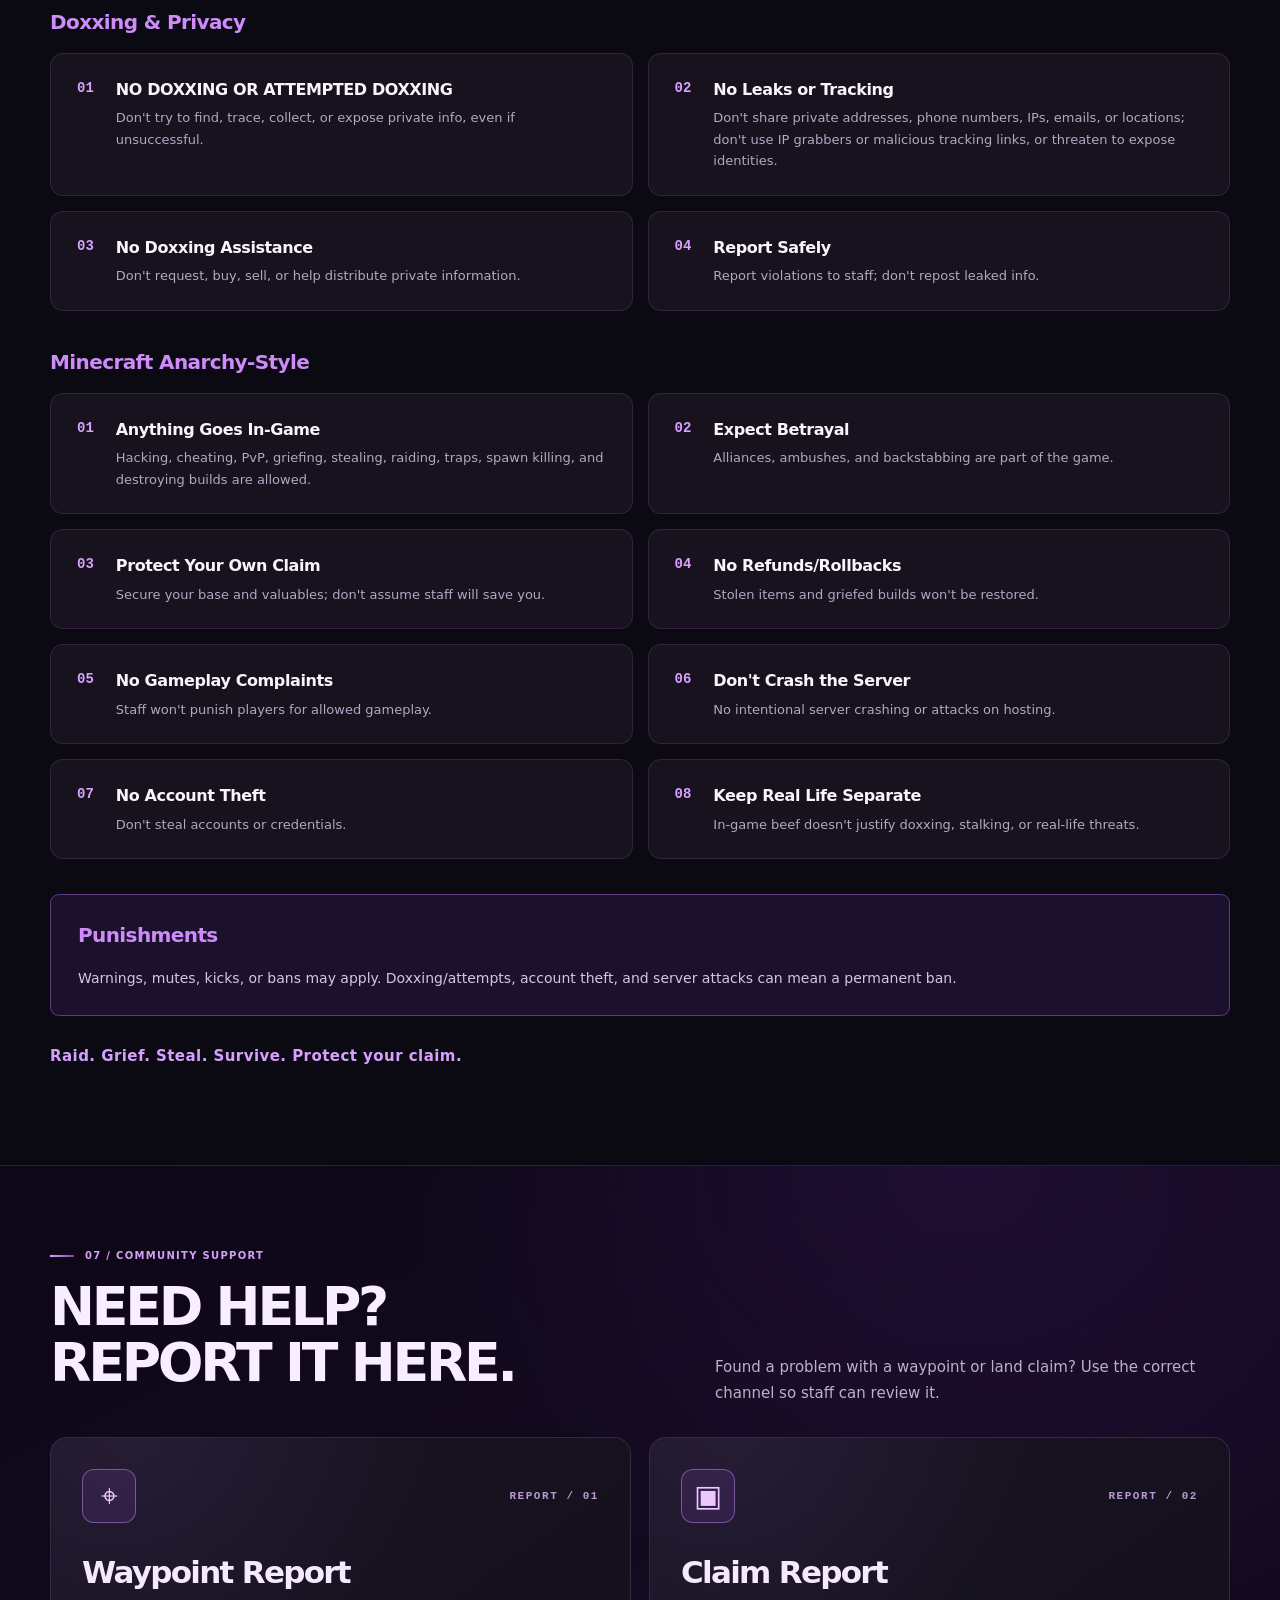
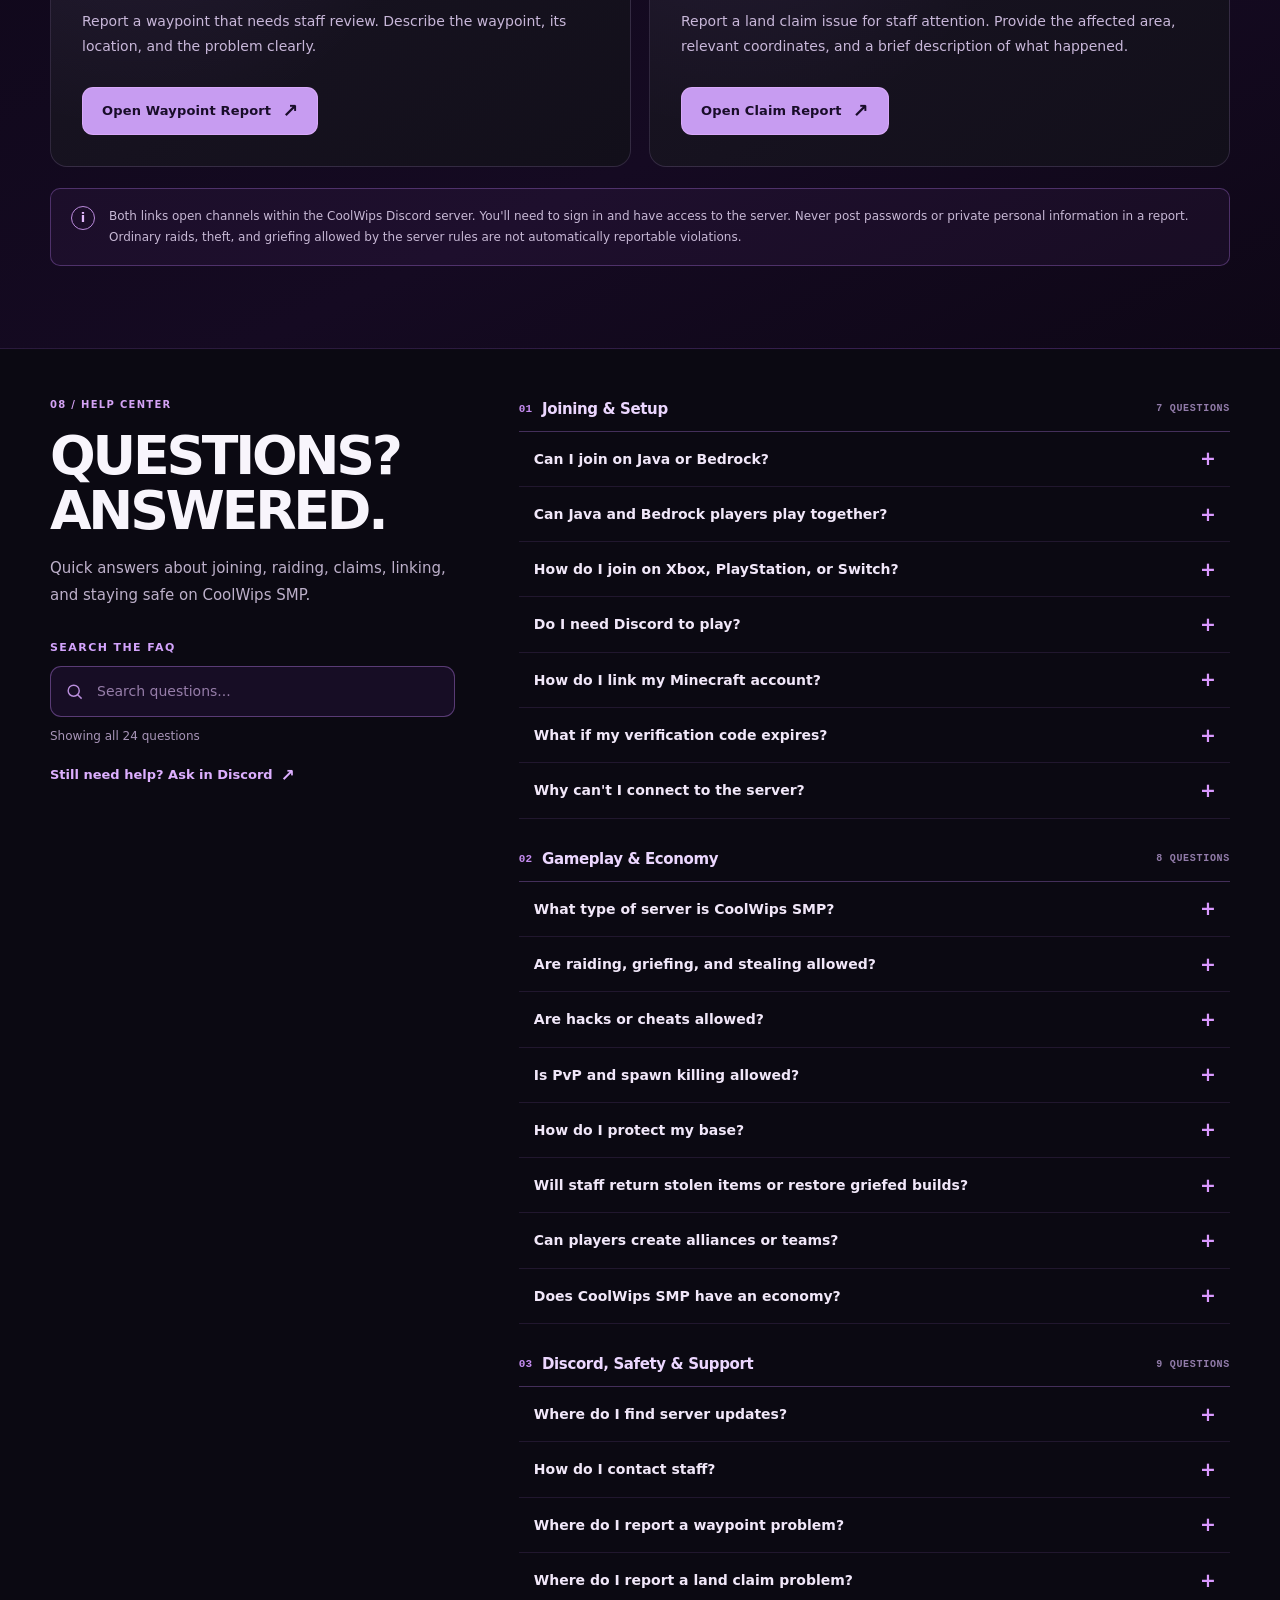
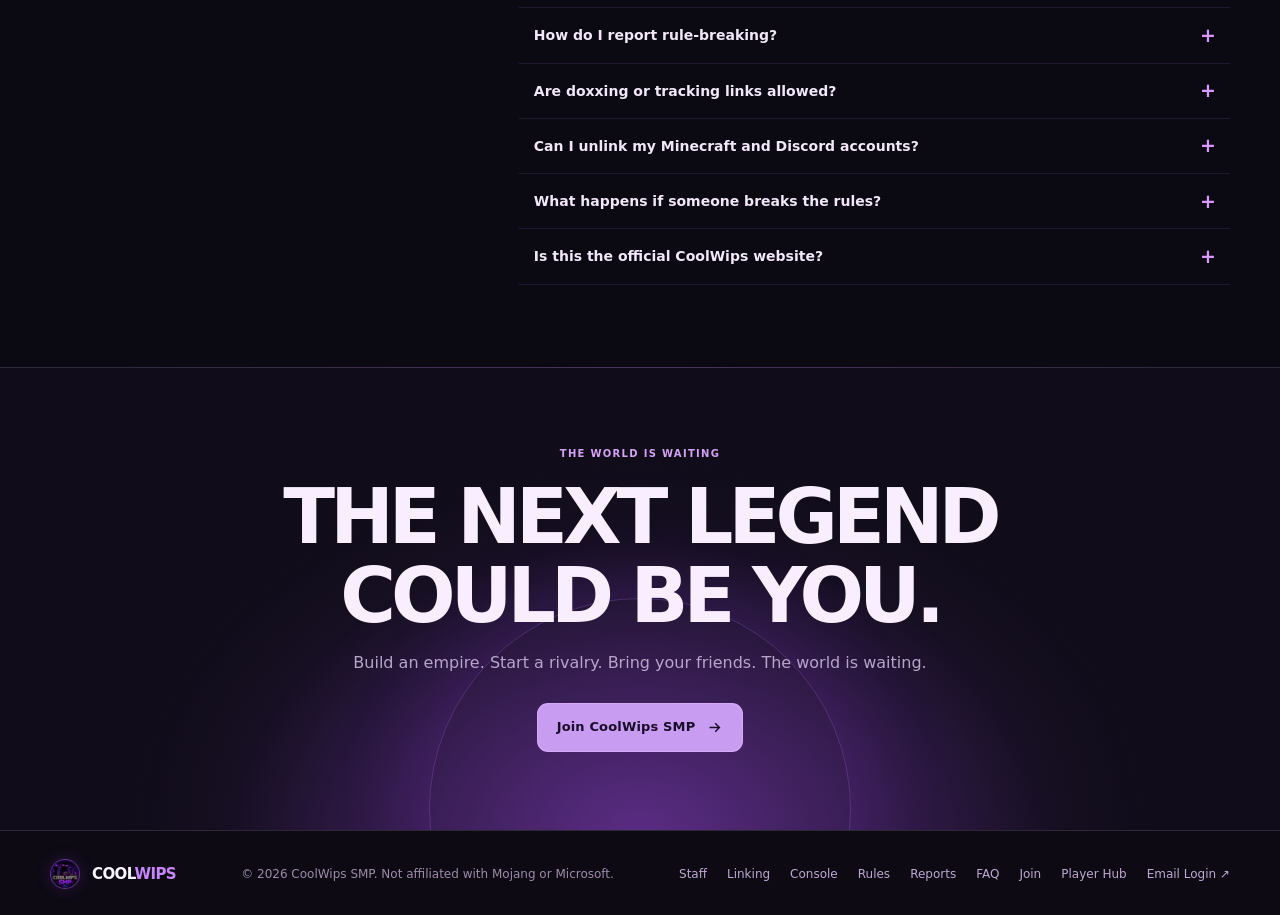
==== commit c22d2299: "Show Minecraft Java Edition version 26.2 in connection instructions" ====
--- a/index.html
+++ b/index.html
@@ -83,7 +83,7 @@
         </div>
         <div class="qc-grid">
           <article class="qc-card">
-            <div class="qc-card-top"><span class="qc-edition">Java Edition</span><span class="qc-subtitle">PC · Minecraft Java</span></div>
+            <div class="qc-card-top"><span class="qc-edition">Java Edition</span><span class="qc-subtitle">PC · Version 26.2</span></div>
             <div class="qc-details"><code>play.coolwip.xyz</code><button class="copy-small" type="button" data-copy="play.coolwip.xyz" aria-label="Copy Java server address">Copy address</button></div>
             <div class="qc-card-foot"><span>Multiplayer → Add Server</span><a href="#join">Full joining instructions →</a></div>
           </article>
@@ -159,7 +159,7 @@
       </div>
         <div class="memorial-divider" aria-hidden="true"></div>
     </section>
-    <section class="join-section" id="join"><div class="wrap"><div class="join-card"><div class="join-left"><div class="kicker">03 / Ready to play?</div><h2>DON’T JUST WATCH.<br/>JOIN THE STORY.</h2><p>Choose Java or Bedrock, copy the address, and jump into the world. Console players can follow our separate joining guide.</p><div class="edition-list"><div class="edition-card"><div class="edition-head"><strong>Java Edition</strong><span>Multiplayer → Add Server</span></div><div class="edition-address"><code>play.coolwip.xyz</code><button type="button" class="copy-small" data-copy="play.coolwip.xyz" aria-label="Copy Java server IP">Copy IP</button></div></div><div class="edition-card"><div class="edition-head"><strong>Bedrock Edition</strong><span>Servers → Add Server</span></div><div class="edition-address"><code>bedrock.coolwip.xyz</code><button type="button" class="copy-small" data-copy="bedrock.coolwip.xyz" aria-label="Copy Bedrock server IP">Copy IP</button></div><div class="edition-port">Port: <code>19132</code> <button type="button" class="copy-small" data-copy="19132" aria-label="Copy Bedrock port">Copy Port</button></div></div></div><p class="join-hint">Java: enter the Java address above. Bedrock: enter the Bedrock address and port 19132.</p></div><div class="join-right" aria-hidden="true"><div class="join-glyph">CW</div></div></div></div></section>
+    <section class="join-section" id="join"><div class="wrap"><div class="join-card"><div class="join-left"><div class="kicker">03 / Ready to play?</div><h2>DON’T JUST WATCH.<br/>JOIN THE STORY.</h2><p>Choose Java or Bedrock, copy the address, and jump into the world. Console players can follow our separate joining guide.</p><div class="edition-list"><div class="edition-card"><div class="edition-head"><strong>Java Edition 26.2</strong><span>Multiplayer → Add Server</span></div><div class="edition-address"><code>play.coolwip.xyz</code><button type="button" class="copy-small" data-copy="play.coolwip.xyz" aria-label="Copy Java server IP">Copy IP</button></div></div><div class="edition-card"><div class="edition-head"><strong>Bedrock Edition</strong><span>Servers → Add Server</span></div><div class="edition-address"><code>bedrock.coolwip.xyz</code><button type="button" class="copy-small" data-copy="bedrock.coolwip.xyz" aria-label="Copy Bedrock server IP">Copy IP</button></div><div class="edition-port">Port: <code>19132</code> <button type="button" class="copy-small" data-copy="19132" aria-label="Copy Bedrock port">Copy Port</button></div></div></div><p class="join-hint">Java: select Minecraft version 26.2 and enter the address above. Bedrock: enter the Bedrock address and port 19132.</p></div><div class="join-right" aria-hidden="true"><div class="join-glyph">CW</div></div></div></div></section>
 
     <section class="section help-section" id="link-account" aria-labelledby="link-title">
       <div class="wrap">
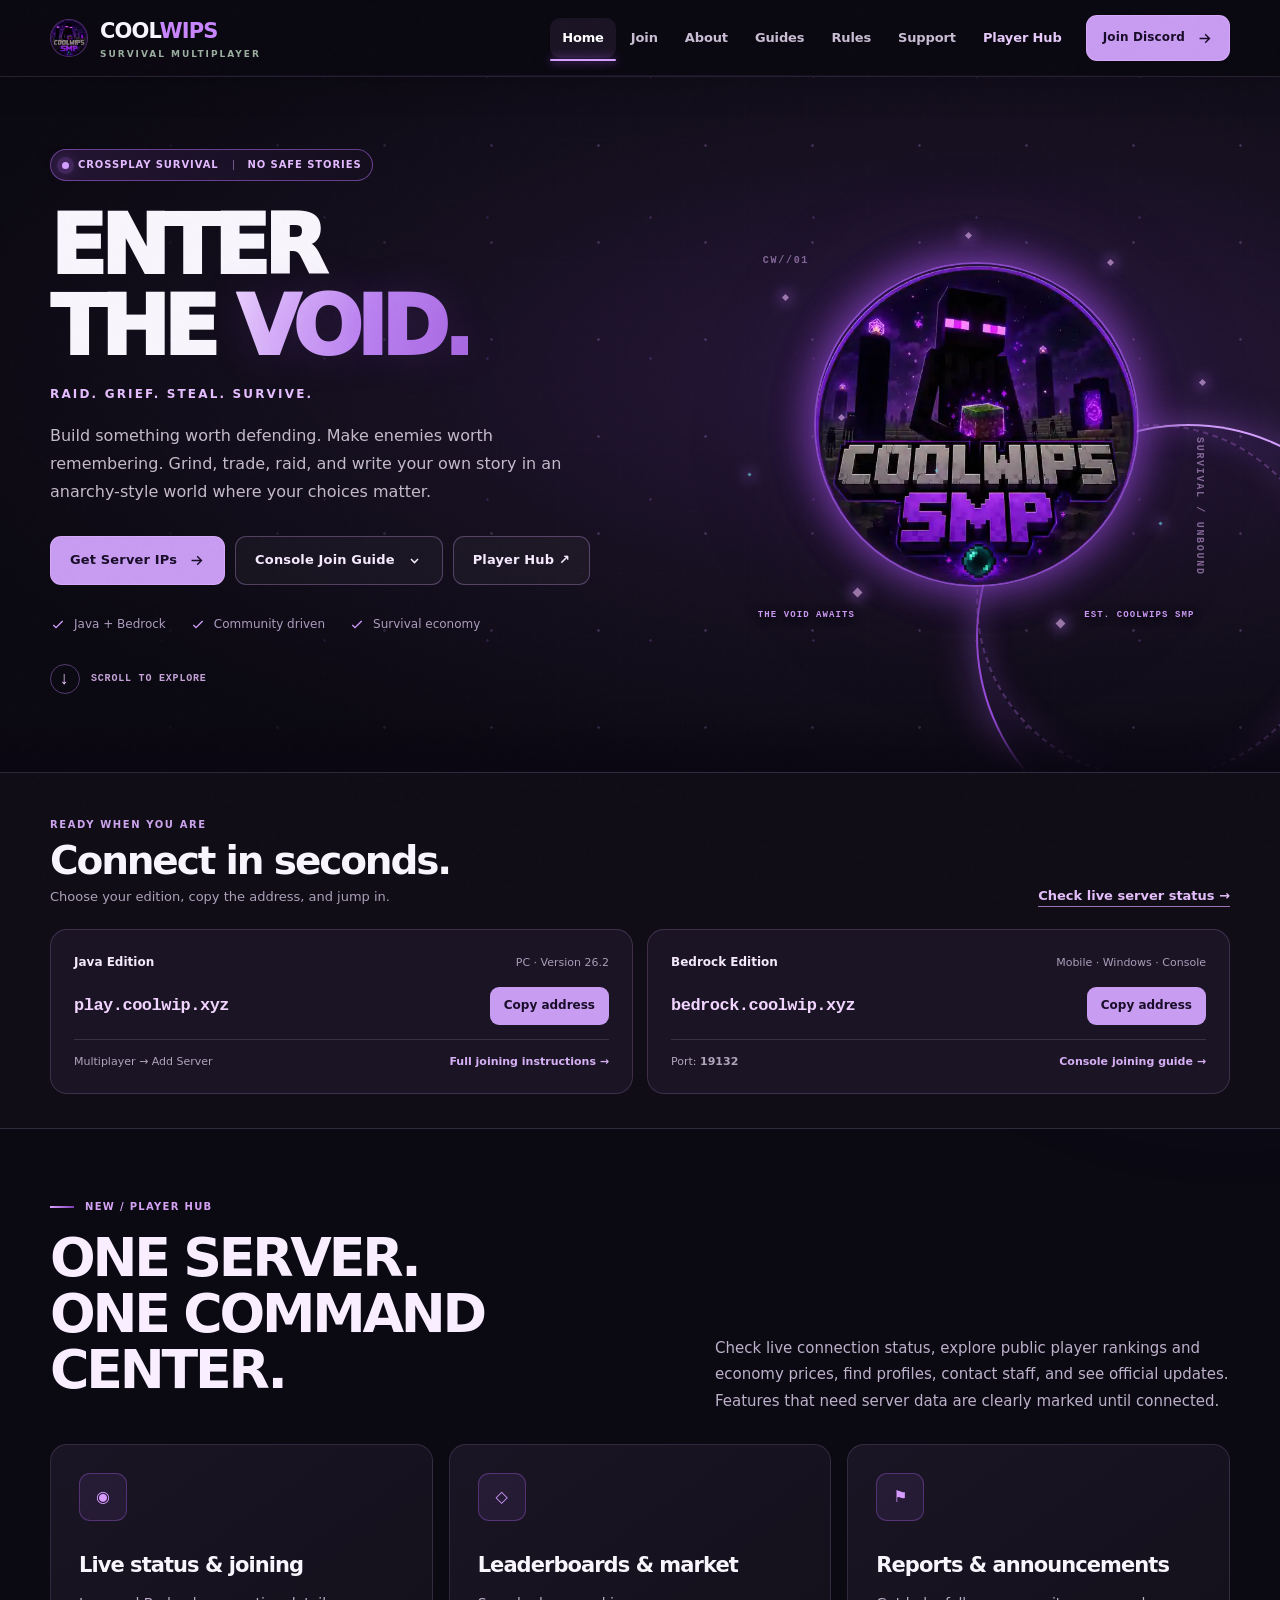
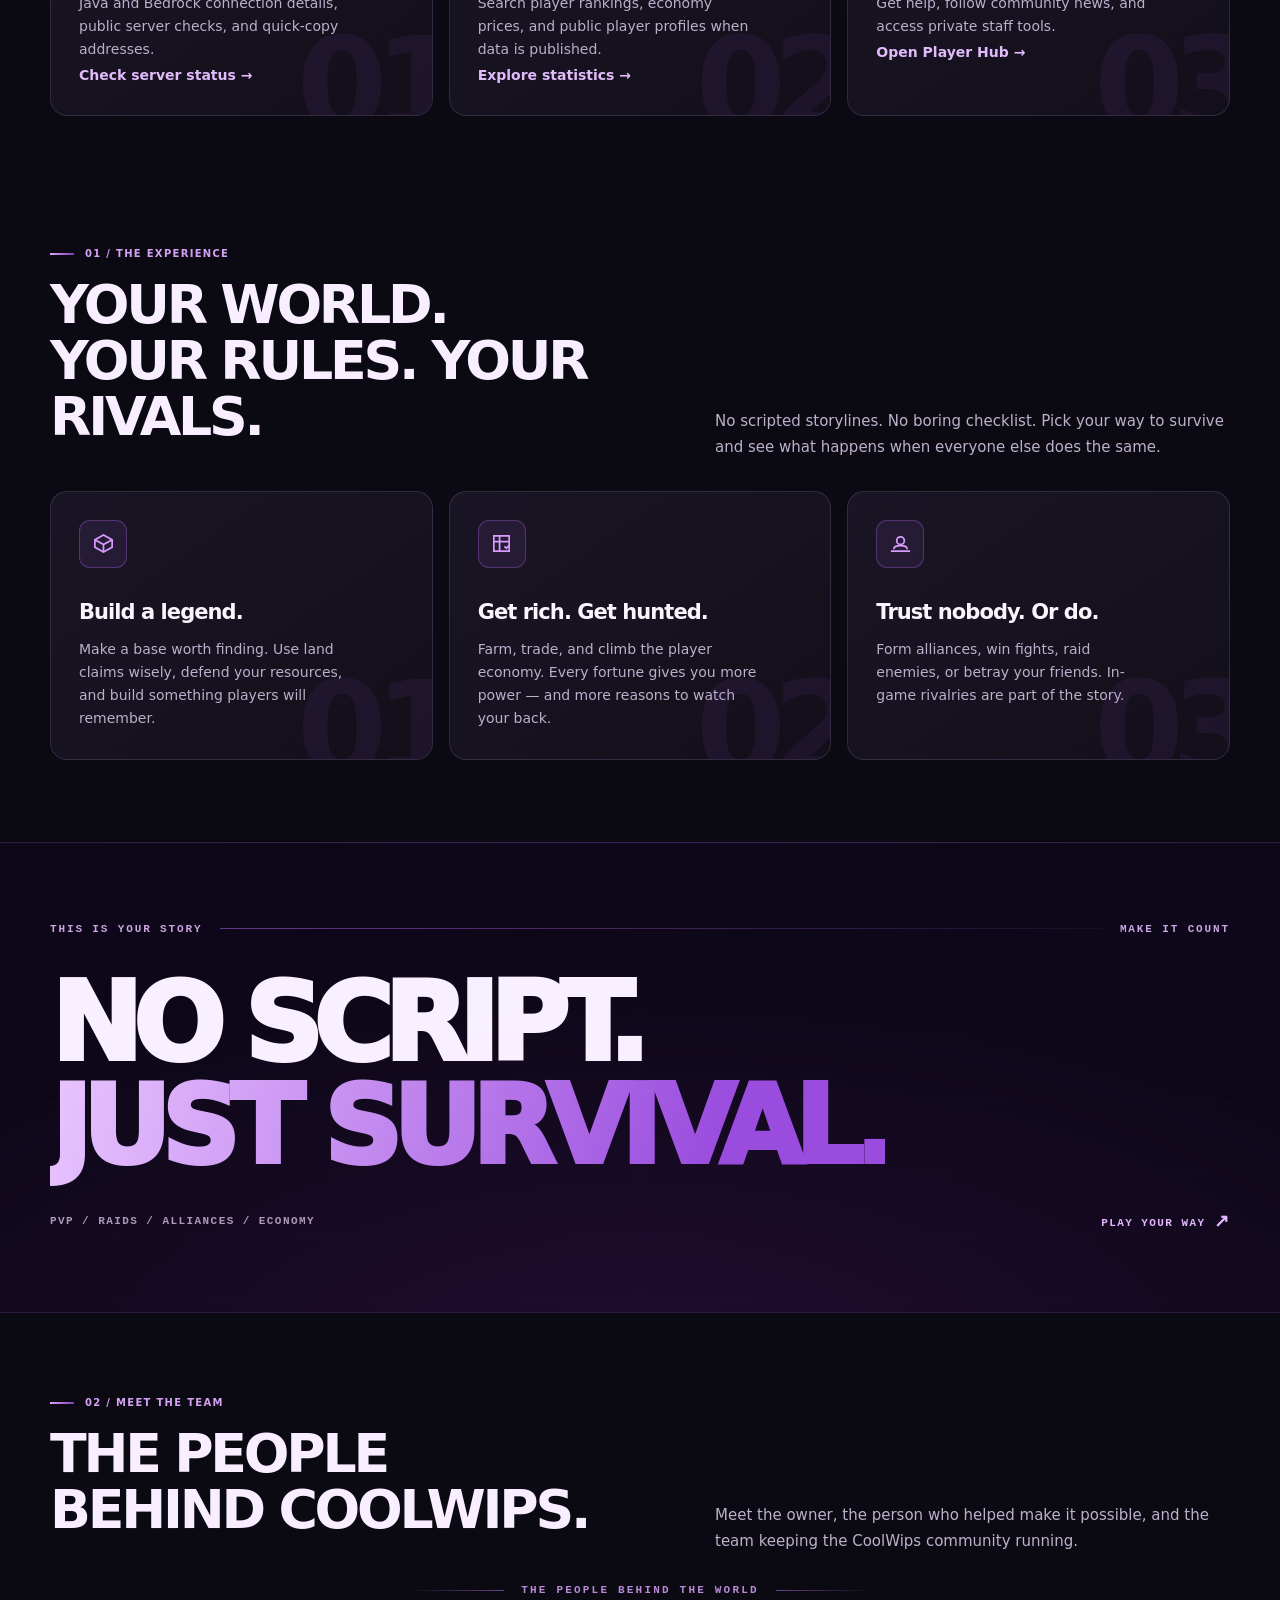
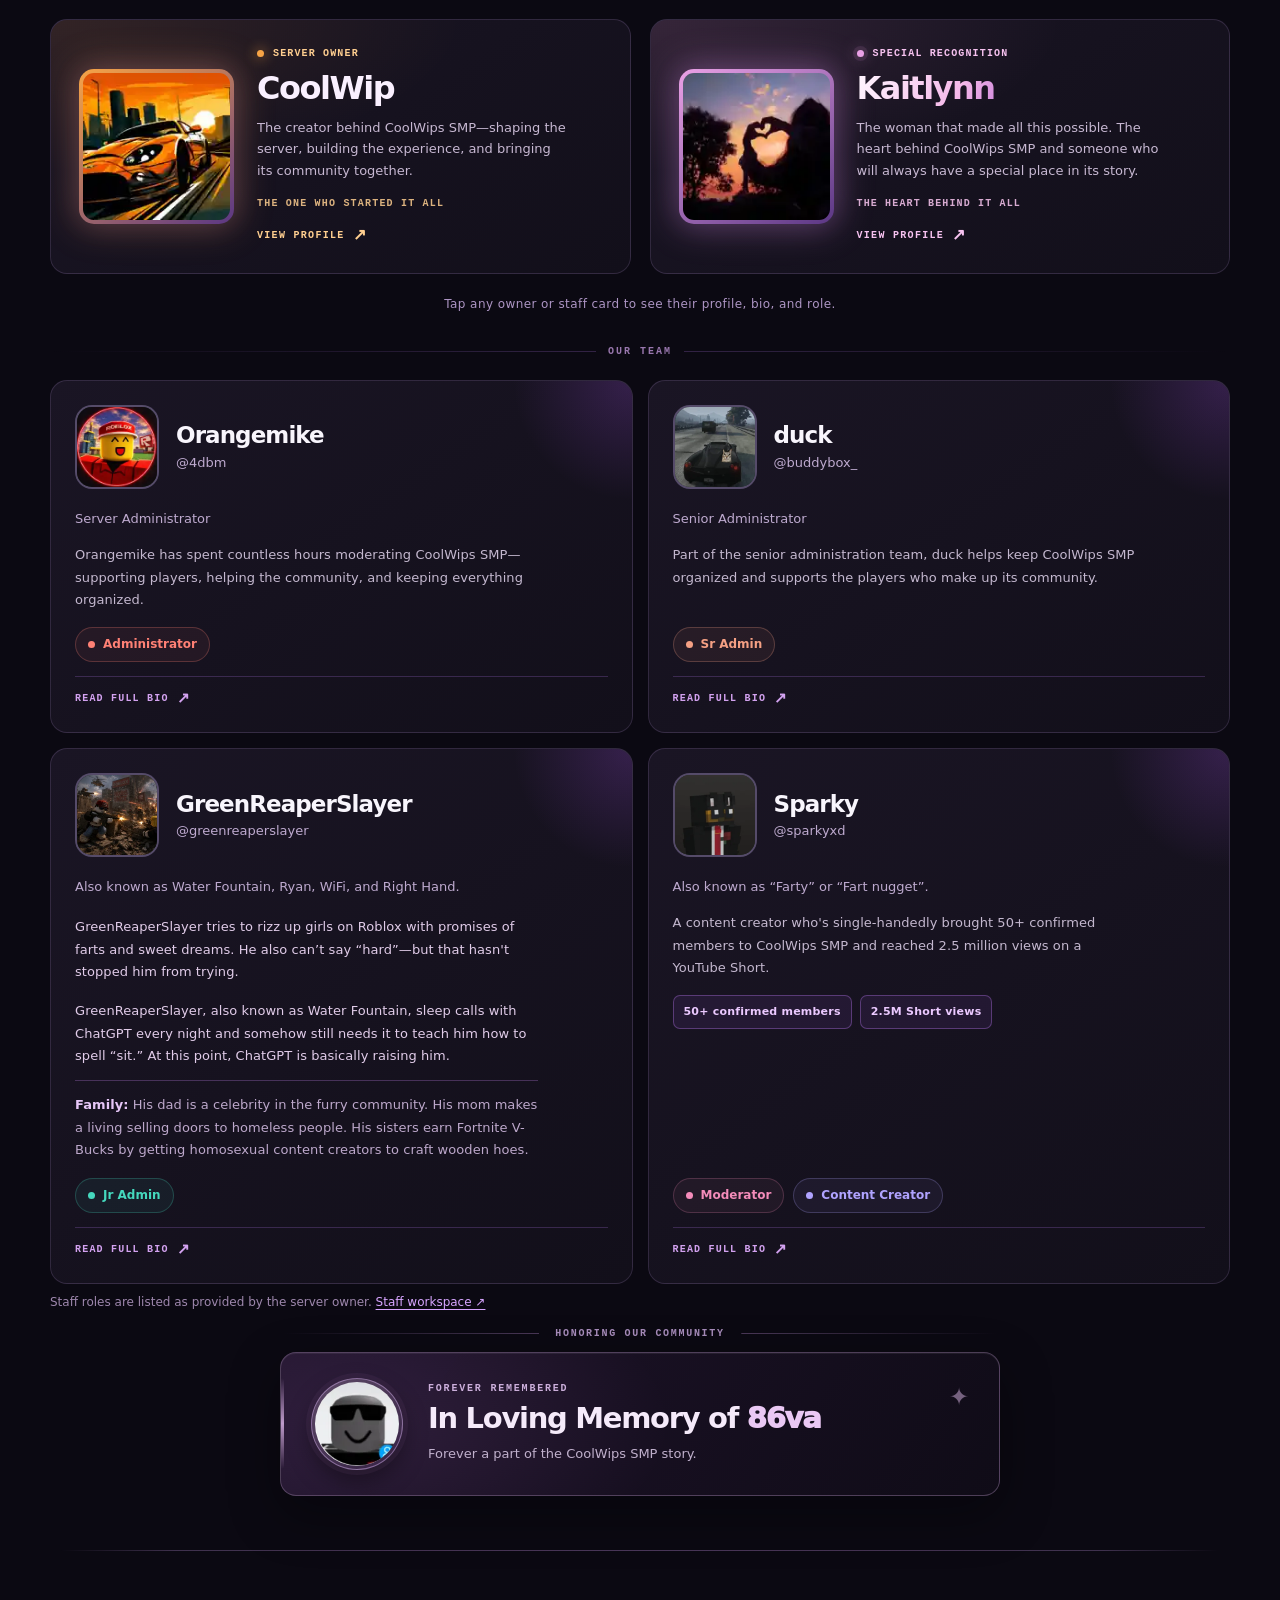
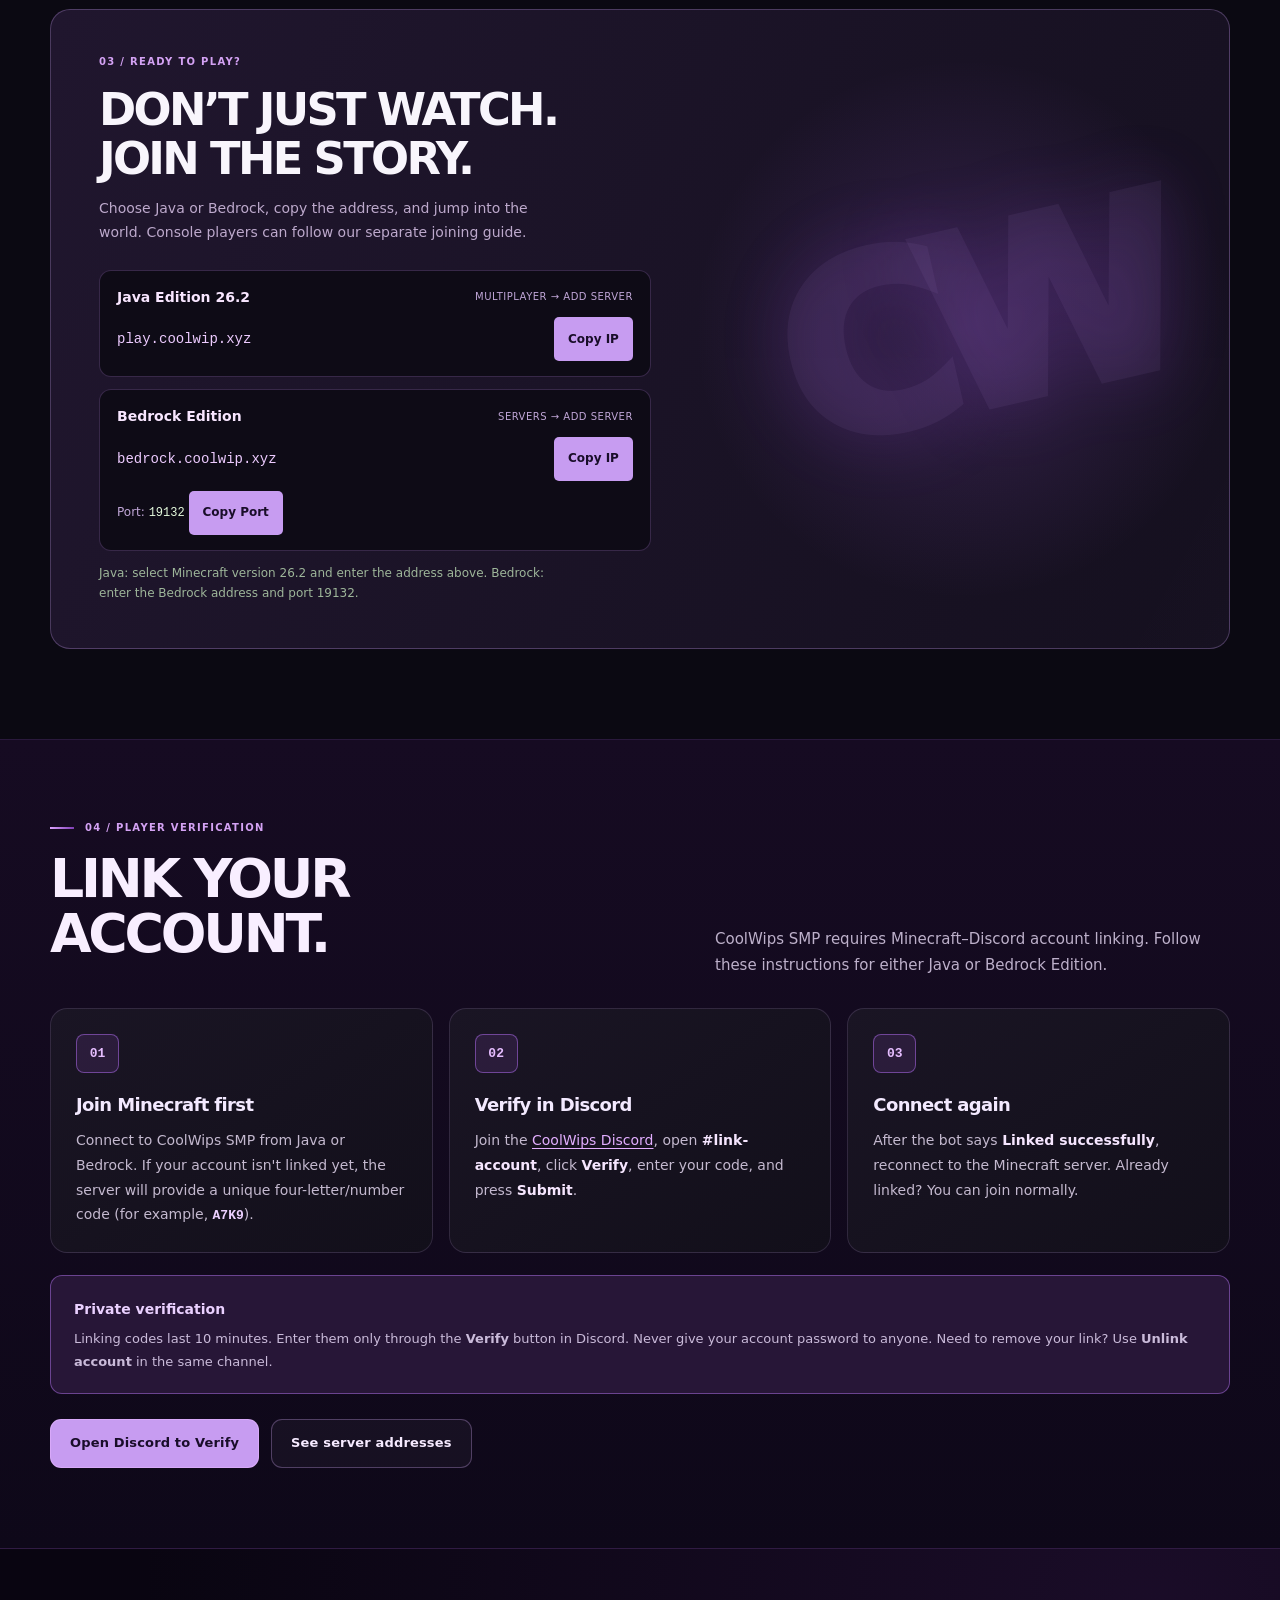
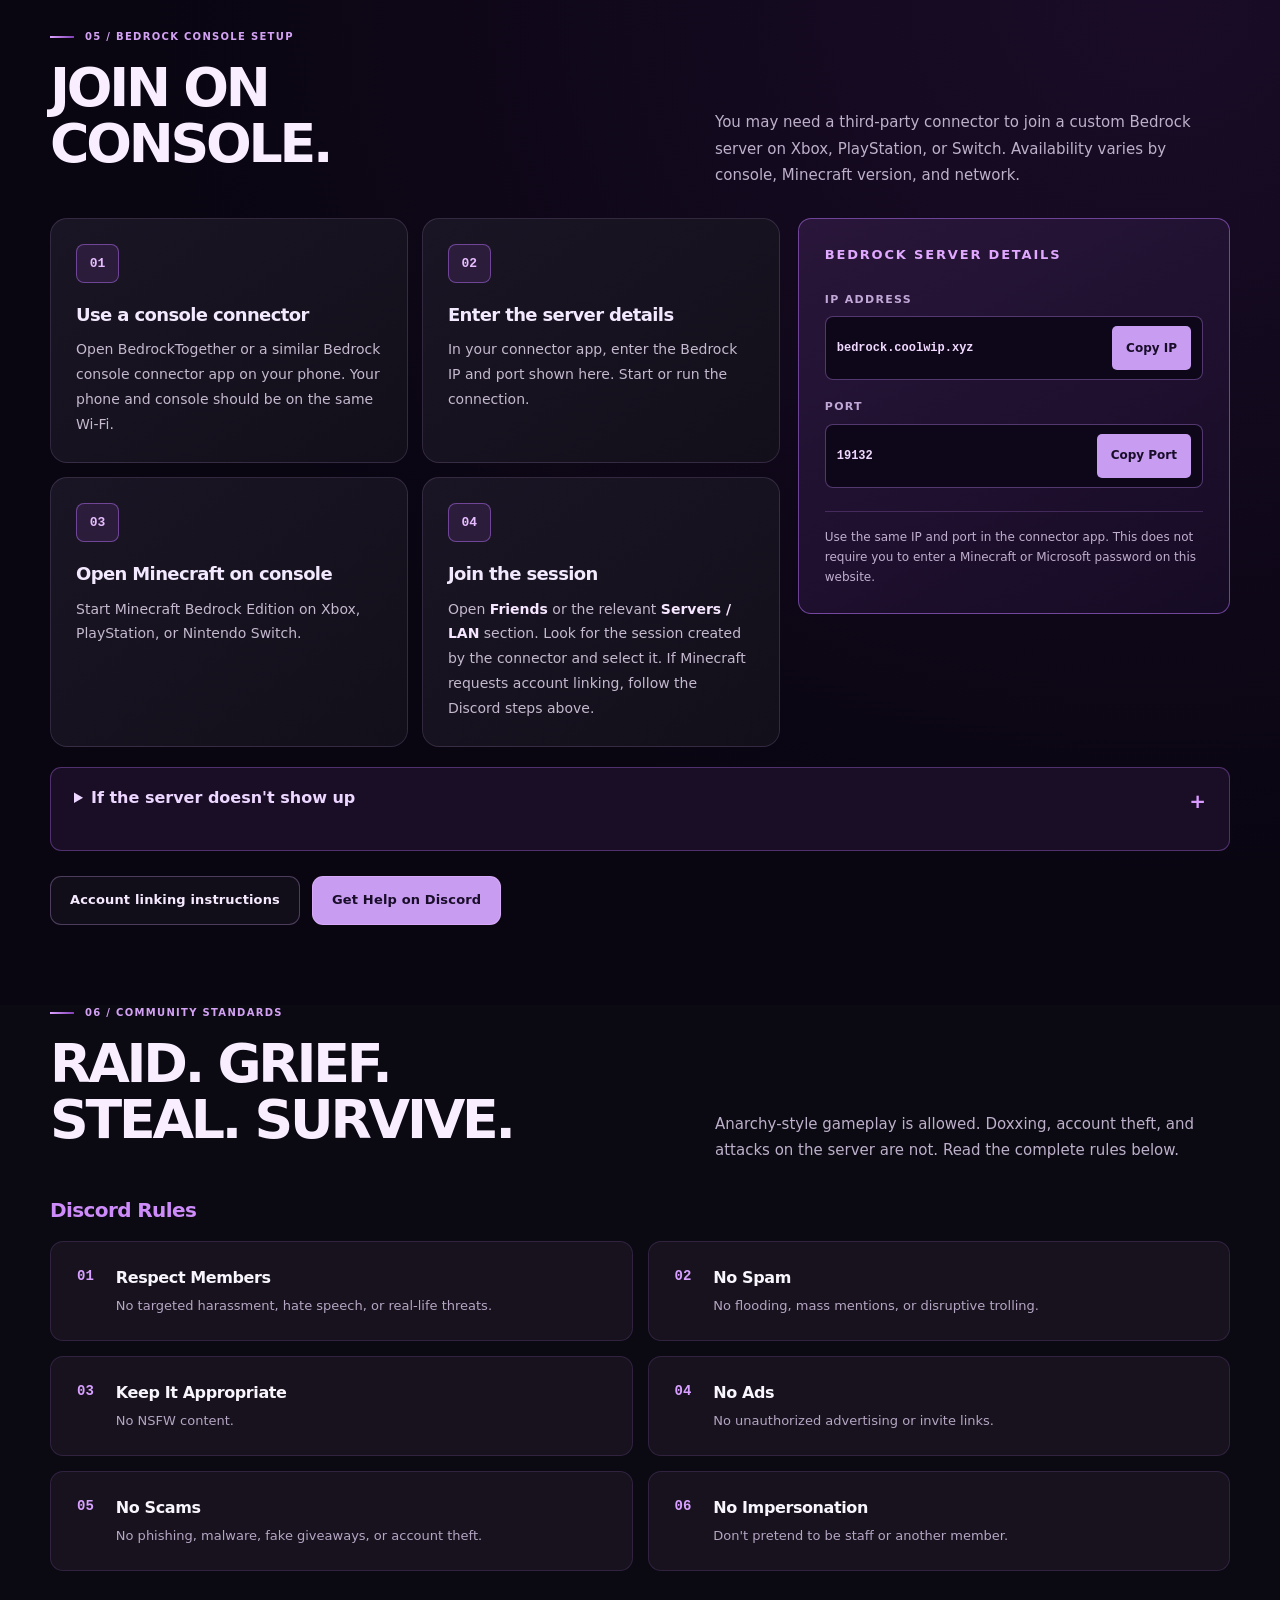
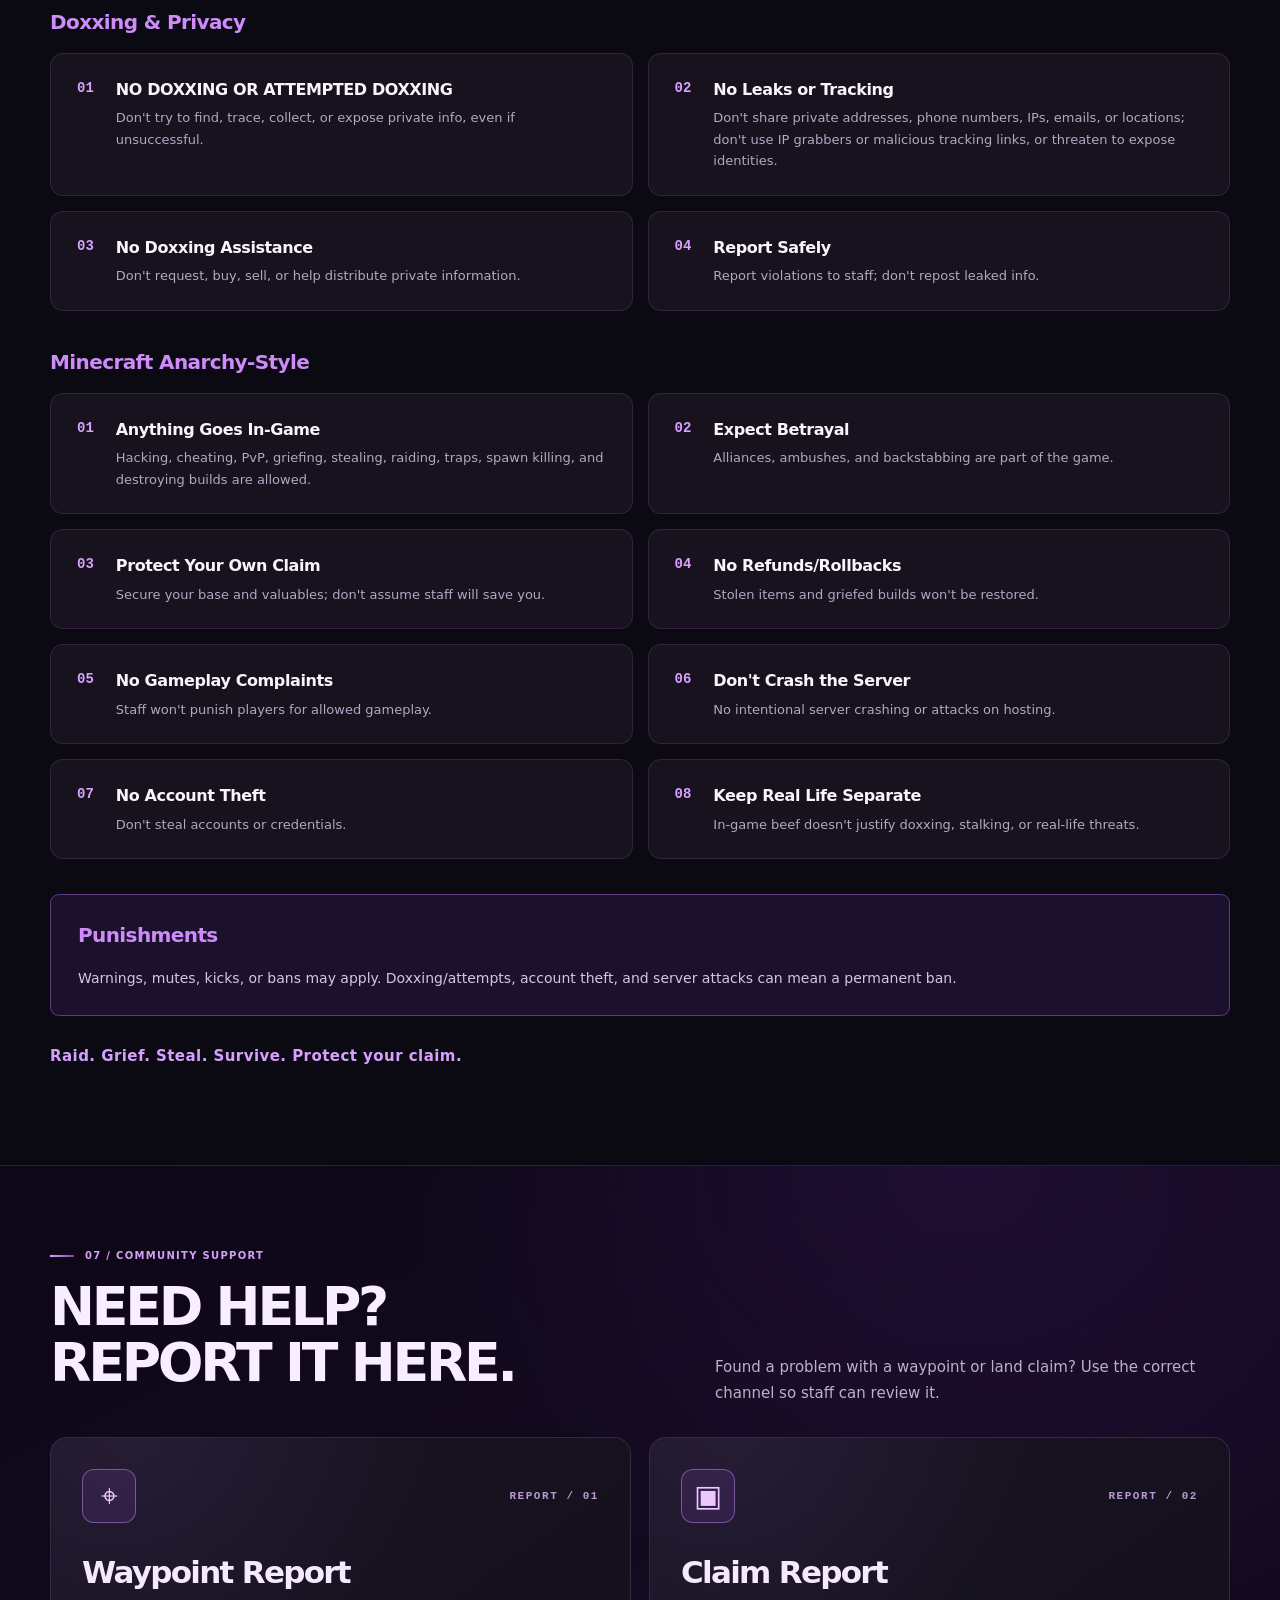
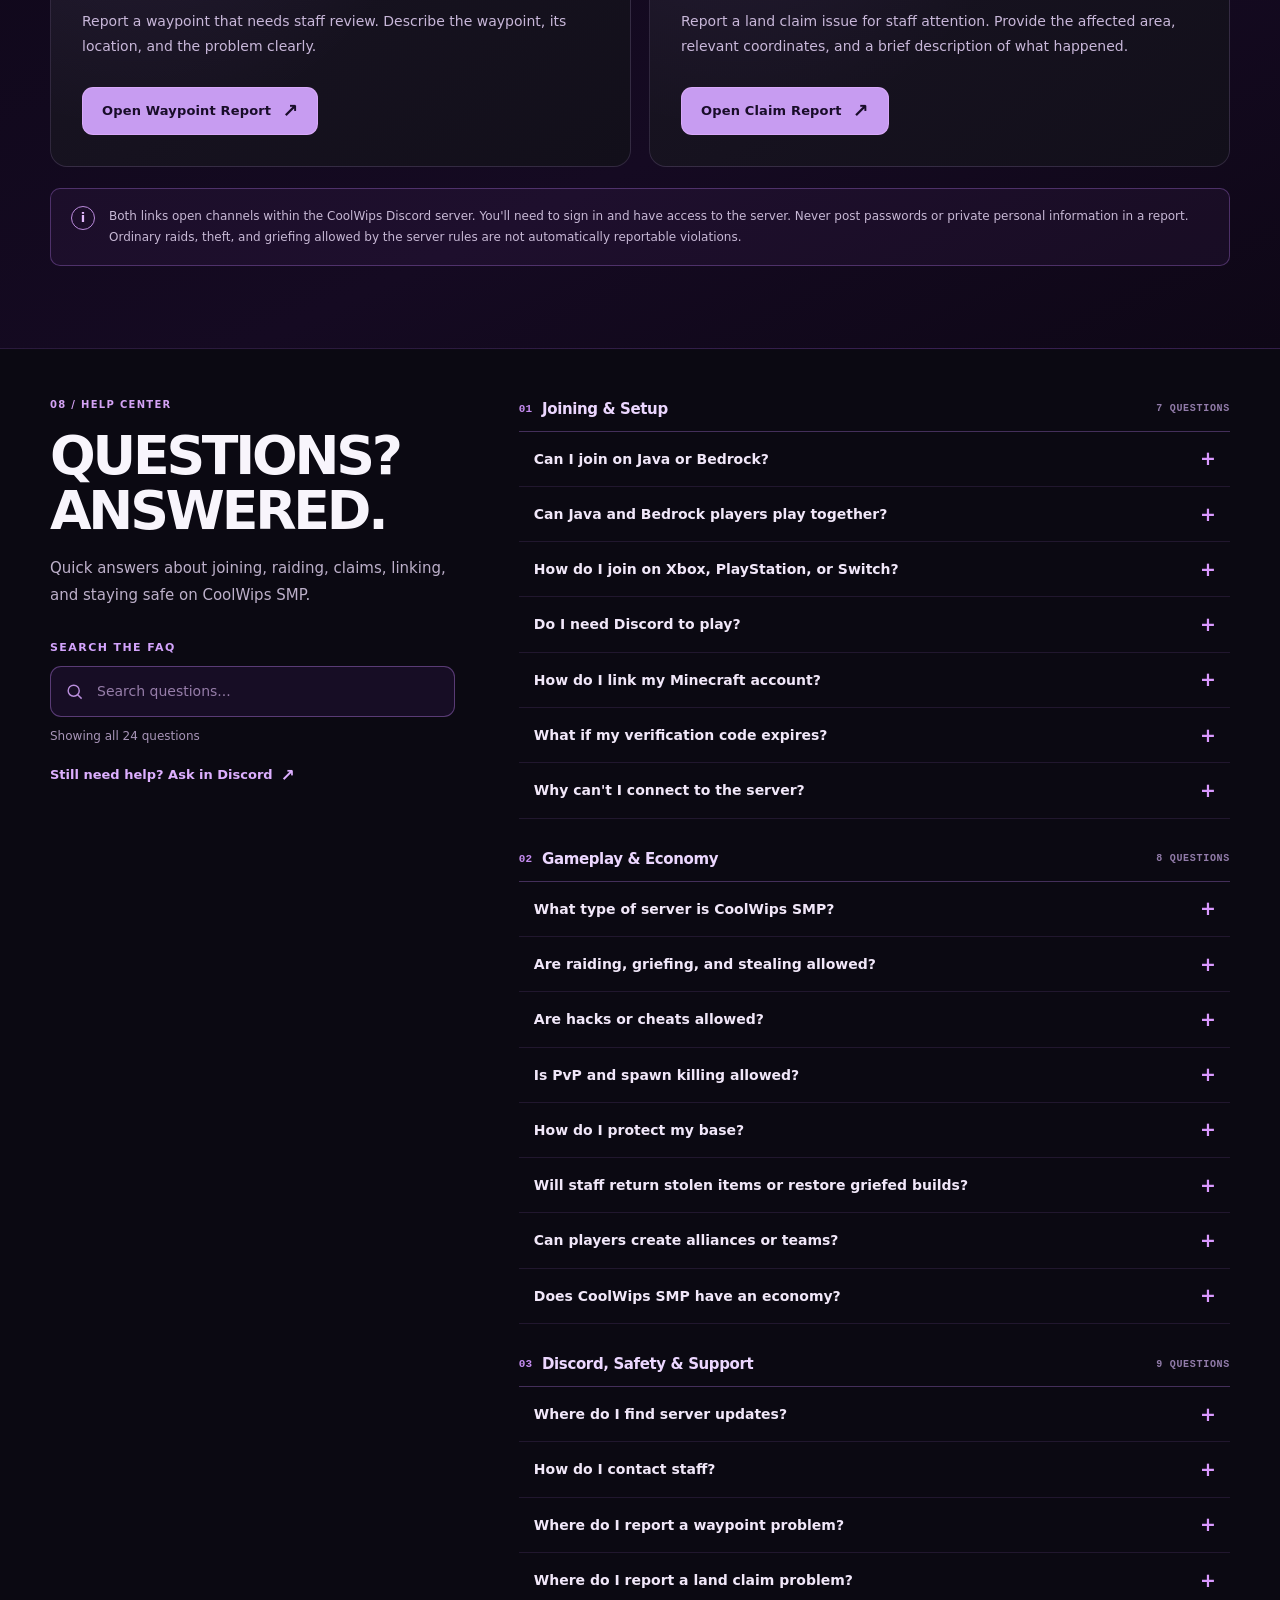
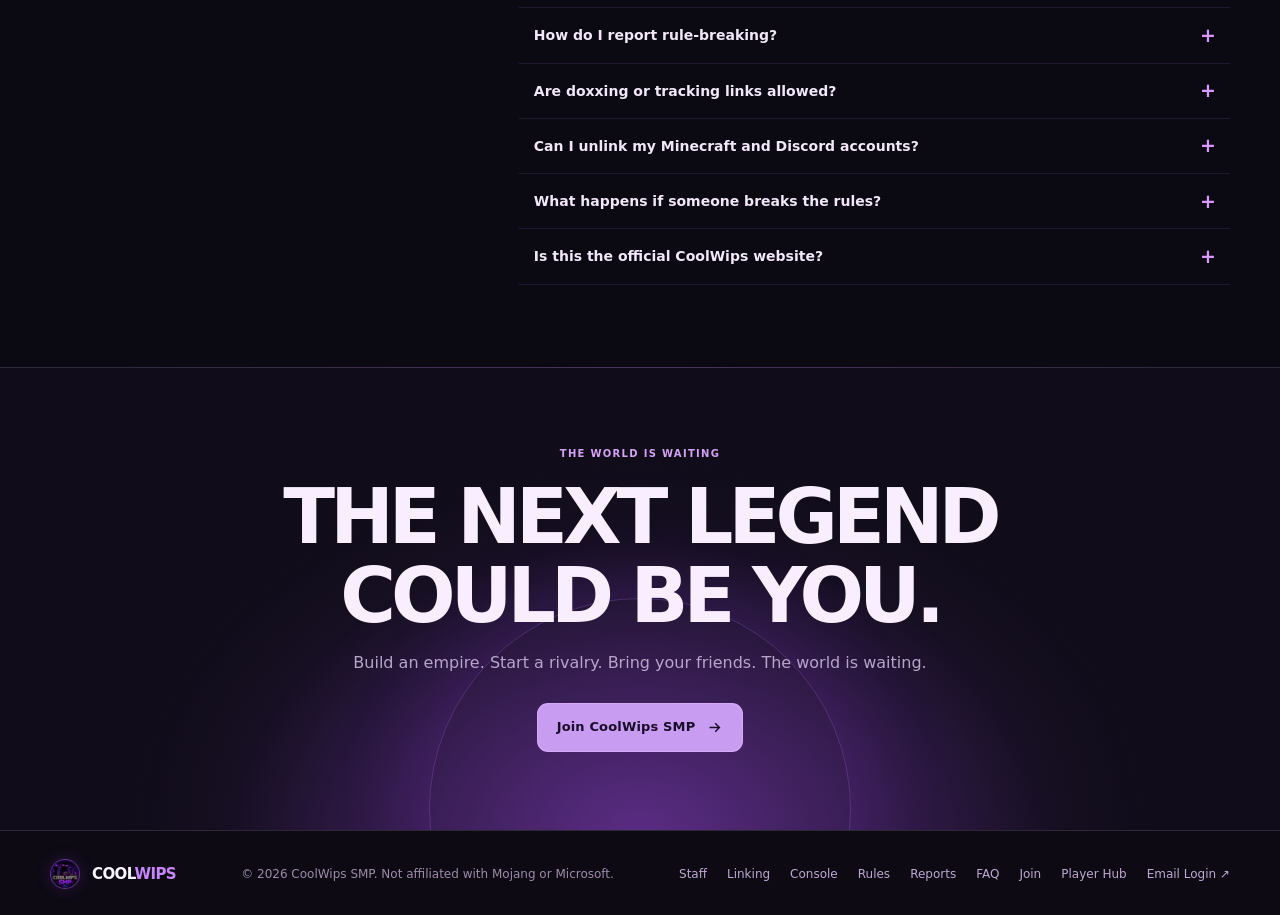
==== commit 2d5b4bbb: "Point staff access to the Control Room" ====
--- a/index.html
+++ b/index.html
@@ -140,7 +140,7 @@
           </article>
         </div>
         <p class="founder-tap-tip">Tap any owner or staff card to see their profile, bio, and role.</p>
-        <div class="founder-staff-divider"><span>OUR TEAM</span></div><div class="staff-grid"><article class="staff-card"><div class="staff-card-top"><img src="assets/staff/orangemike-og.webp?v=1" width="84" height="84" alt="Orangemike's Discord avatar" loading="lazy" decoding="async"><div class="staff-identity"><h3>Orangemike</h3><p>@4dbm</p></div></div><p class="staff-nickname">Server Administrator</p><p class="staff-bio">Orangemike has spent countless hours moderating CoolWips SMP—supporting players, helping the community, and keeping everything organized.</p><div class="staff-roles"><span class="staff-role administrator">Administrator</span></div><span class="staff-open-caption" aria-hidden="true">READ FULL BIO <span>↗</span></span><button type="button" class="staff-open" data-founder="orangemike" aria-haspopup="dialog" aria-controls="founder-profile-dialog" aria-label="Read Orangemike's profile and bio"></button></article><article class="staff-card"><div class="staff-card-top"><img src="assets/staff/duck.webp?v=original" width="84" height="84" alt="duck's Discord avatar" loading="lazy" decoding="async"><div class="staff-identity"><h3>duck</h3><p>@buddybox_</p></div></div><p class="staff-nickname">Senior Administrator</p><p class="staff-bio">Part of the senior administration team, duck helps keep CoolWips SMP organized and supports the players who make up its community.</p><div class="staff-roles"><span class="staff-role senior">Sr Admin</span></div><span class="staff-open-caption" aria-hidden="true">READ FULL BIO <span>↗</span></span><button type="button" class="staff-open" data-founder="duck" aria-haspopup="dialog" aria-controls="founder-profile-dialog" aria-label="Read duck's profile and bio"></button></article><article class="staff-card"><div class="staff-card-top"><img src="assets/staff/greenreaper.webp?v=original" width="84" height="84" alt="GreenReaperSlayer's Discord avatar" loading="lazy" decoding="async"><div class="staff-identity"><h3>GreenReaperSlayer</h3><p>@greenreaperslayer</p></div></div><p class="staff-nickname">Also known as Water Fountain, Ryan, WiFi, and Right Hand.</p><p class="staff-bio staff-roast">GreenReaperSlayer tries to rizz up girls on Roblox with promises of farts and sweet dreams. He also can’t say “hard”—but that hasn't stopped him from trying.</p><p class="staff-bio staff-roast">GreenReaperSlayer, also known as Water Fountain, sleep calls with ChatGPT every night and somehow still needs it to teach him how to spell “sit.” At this point, ChatGPT is basically raising him.</p><p class="staff-bio staff-family"><strong>Family:</strong> His dad is a celebrity in the furry community. His mom makes a living selling doors to homeless people. His sisters earn Fortnite V-Bucks by getting homosexual content creators to craft wooden hoes.</p><div class="staff-roles"><span class="staff-role junior">Jr Admin</span></div><span class="staff-open-caption" aria-hidden="true">READ FULL BIO <span>↗</span></span><button type="button" class="staff-open" data-founder="greenreaper" aria-haspopup="dialog" aria-controls="founder-profile-dialog" aria-label="Read GreenReaperSlayer's profile and bio"></button></article><article class="staff-card"><div class="staff-card-top"><img src="assets/staff/sparky.webp?v=original" width="84" height="84" alt="Sparky's Discord avatar" loading="lazy" decoding="async"><div class="staff-identity"><h3>Sparky</h3><p>@sparkyxd</p></div></div><p class="staff-nickname">Also known as “Farty” or “Fart nugget”.</p><p class="staff-bio">A content creator who's single-handedly brought 50+ confirmed members to CoolWips SMP and reached 2.5 million views on a YouTube Short.</p><div class="staff-highlights" aria-label="Content creator achievements"><span>50+ confirmed members</span><span>2.5M Short views</span></div><div class="staff-roles"><span class="staff-role moderator">Moderator</span><span class="staff-role creator">Content Creator</span></div><span class="staff-open-caption" aria-hidden="true">READ FULL BIO <span>↗</span></span><button type="button" class="staff-open" data-founder="sparky" aria-haspopup="dialog" aria-controls="founder-profile-dialog" aria-label="Read Sparky's profile and bio"></button></article></div><p class="staff-footnote">Staff roles are listed as provided by the server owner. <a href="staff-login.html" style="color:#d7a5ff;text-decoration:underline;text-underline-offset:3px">Staff login preview ↗</a></p></div></section>
+        <div class="founder-staff-divider"><span>OUR TEAM</span></div><div class="staff-grid"><article class="staff-card"><div class="staff-card-top"><img src="assets/staff/orangemike-og.webp?v=1" width="84" height="84" alt="Orangemike's Discord avatar" loading="lazy" decoding="async"><div class="staff-identity"><h3>Orangemike</h3><p>@4dbm</p></div></div><p class="staff-nickname">Server Administrator</p><p class="staff-bio">Orangemike has spent countless hours moderating CoolWips SMP—supporting players, helping the community, and keeping everything organized.</p><div class="staff-roles"><span class="staff-role administrator">Administrator</span></div><span class="staff-open-caption" aria-hidden="true">READ FULL BIO <span>↗</span></span><button type="button" class="staff-open" data-founder="orangemike" aria-haspopup="dialog" aria-controls="founder-profile-dialog" aria-label="Read Orangemike's profile and bio"></button></article><article class="staff-card"><div class="staff-card-top"><img src="assets/staff/duck.webp?v=original" width="84" height="84" alt="duck's Discord avatar" loading="lazy" decoding="async"><div class="staff-identity"><h3>duck</h3><p>@buddybox_</p></div></div><p class="staff-nickname">Senior Administrator</p><p class="staff-bio">Part of the senior administration team, duck helps keep CoolWips SMP organized and supports the players who make up its community.</p><div class="staff-roles"><span class="staff-role senior">Sr Admin</span></div><span class="staff-open-caption" aria-hidden="true">READ FULL BIO <span>↗</span></span><button type="button" class="staff-open" data-founder="duck" aria-haspopup="dialog" aria-controls="founder-profile-dialog" aria-label="Read duck's profile and bio"></button></article><article class="staff-card"><div class="staff-card-top"><img src="assets/staff/greenreaper.webp?v=original" width="84" height="84" alt="GreenReaperSlayer's Discord avatar" loading="lazy" decoding="async"><div class="staff-identity"><h3>GreenReaperSlayer</h3><p>@greenreaperslayer</p></div></div><p class="staff-nickname">Also known as Water Fountain, Ryan, WiFi, and Right Hand.</p><p class="staff-bio staff-roast">GreenReaperSlayer tries to rizz up girls on Roblox with promises of farts and sweet dreams. He also can’t say “hard”—but that hasn't stopped him from trying.</p><p class="staff-bio staff-roast">GreenReaperSlayer, also known as Water Fountain, sleep calls with ChatGPT every night and somehow still needs it to teach him how to spell “sit.” At this point, ChatGPT is basically raising him.</p><p class="staff-bio staff-family"><strong>Family:</strong> His dad is a celebrity in the furry community. His mom makes a living selling doors to homeless people. His sisters earn Fortnite V-Bucks by getting homosexual content creators to craft wooden hoes.</p><div class="staff-roles"><span class="staff-role junior">Jr Admin</span></div><span class="staff-open-caption" aria-hidden="true">READ FULL BIO <span>↗</span></span><button type="button" class="staff-open" data-founder="greenreaper" aria-haspopup="dialog" aria-controls="founder-profile-dialog" aria-label="Read GreenReaperSlayer's profile and bio"></button></article><article class="staff-card"><div class="staff-card-top"><img src="assets/staff/sparky.webp?v=original" width="84" height="84" alt="Sparky's Discord avatar" loading="lazy" decoding="async"><div class="staff-identity"><h3>Sparky</h3><p>@sparkyxd</p></div></div><p class="staff-nickname">Also known as “Farty” or “Fart nugget”.</p><p class="staff-bio">A content creator who's single-handedly brought 50+ confirmed members to CoolWips SMP and reached 2.5 million views on a YouTube Short.</p><div class="staff-highlights" aria-label="Content creator achievements"><span>50+ confirmed members</span><span>2.5M Short views</span></div><div class="staff-roles"><span class="staff-role moderator">Moderator</span><span class="staff-role creator">Content Creator</span></div><span class="staff-open-caption" aria-hidden="true">READ FULL BIO <span>↗</span></span><button type="button" class="staff-open" data-founder="sparky" aria-haspopup="dialog" aria-controls="founder-profile-dialog" aria-label="Read Sparky's profile and bio"></button></article></div><p class="staff-footnote">Staff roles are listed as provided by the server owner. <a href="https://staff.coolwip.xyz/staff" style="color:#d7a5ff;text-decoration:underline;text-underline-offset:3px">Staff workspace ↗</a></p></div></section>
     <section class="memorial-section" id="memorial" aria-labelledby="memorial-title">
       <div class="wrap memorial-wrap">
         <div class="memorial-heading" aria-hidden="true"><span></span><span>HONORING OUR COMMUNITY</span><span></span></div>
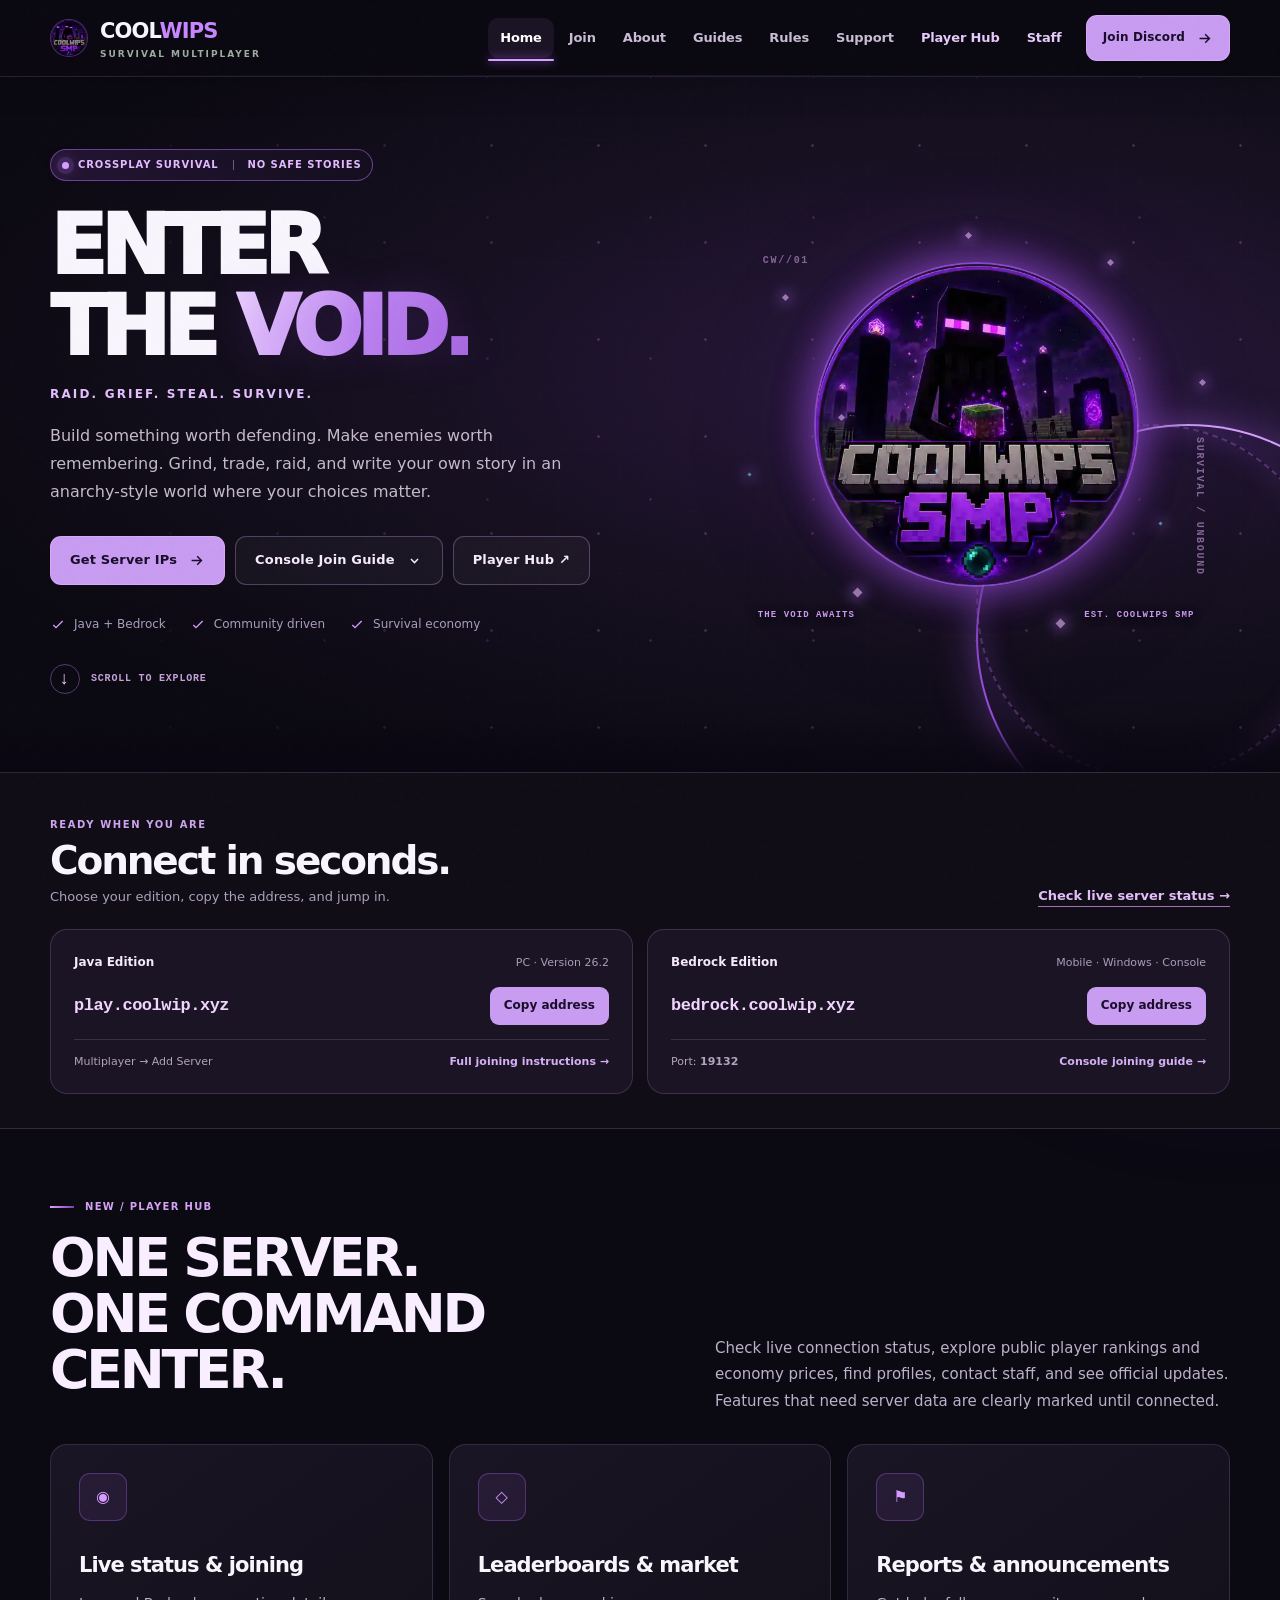
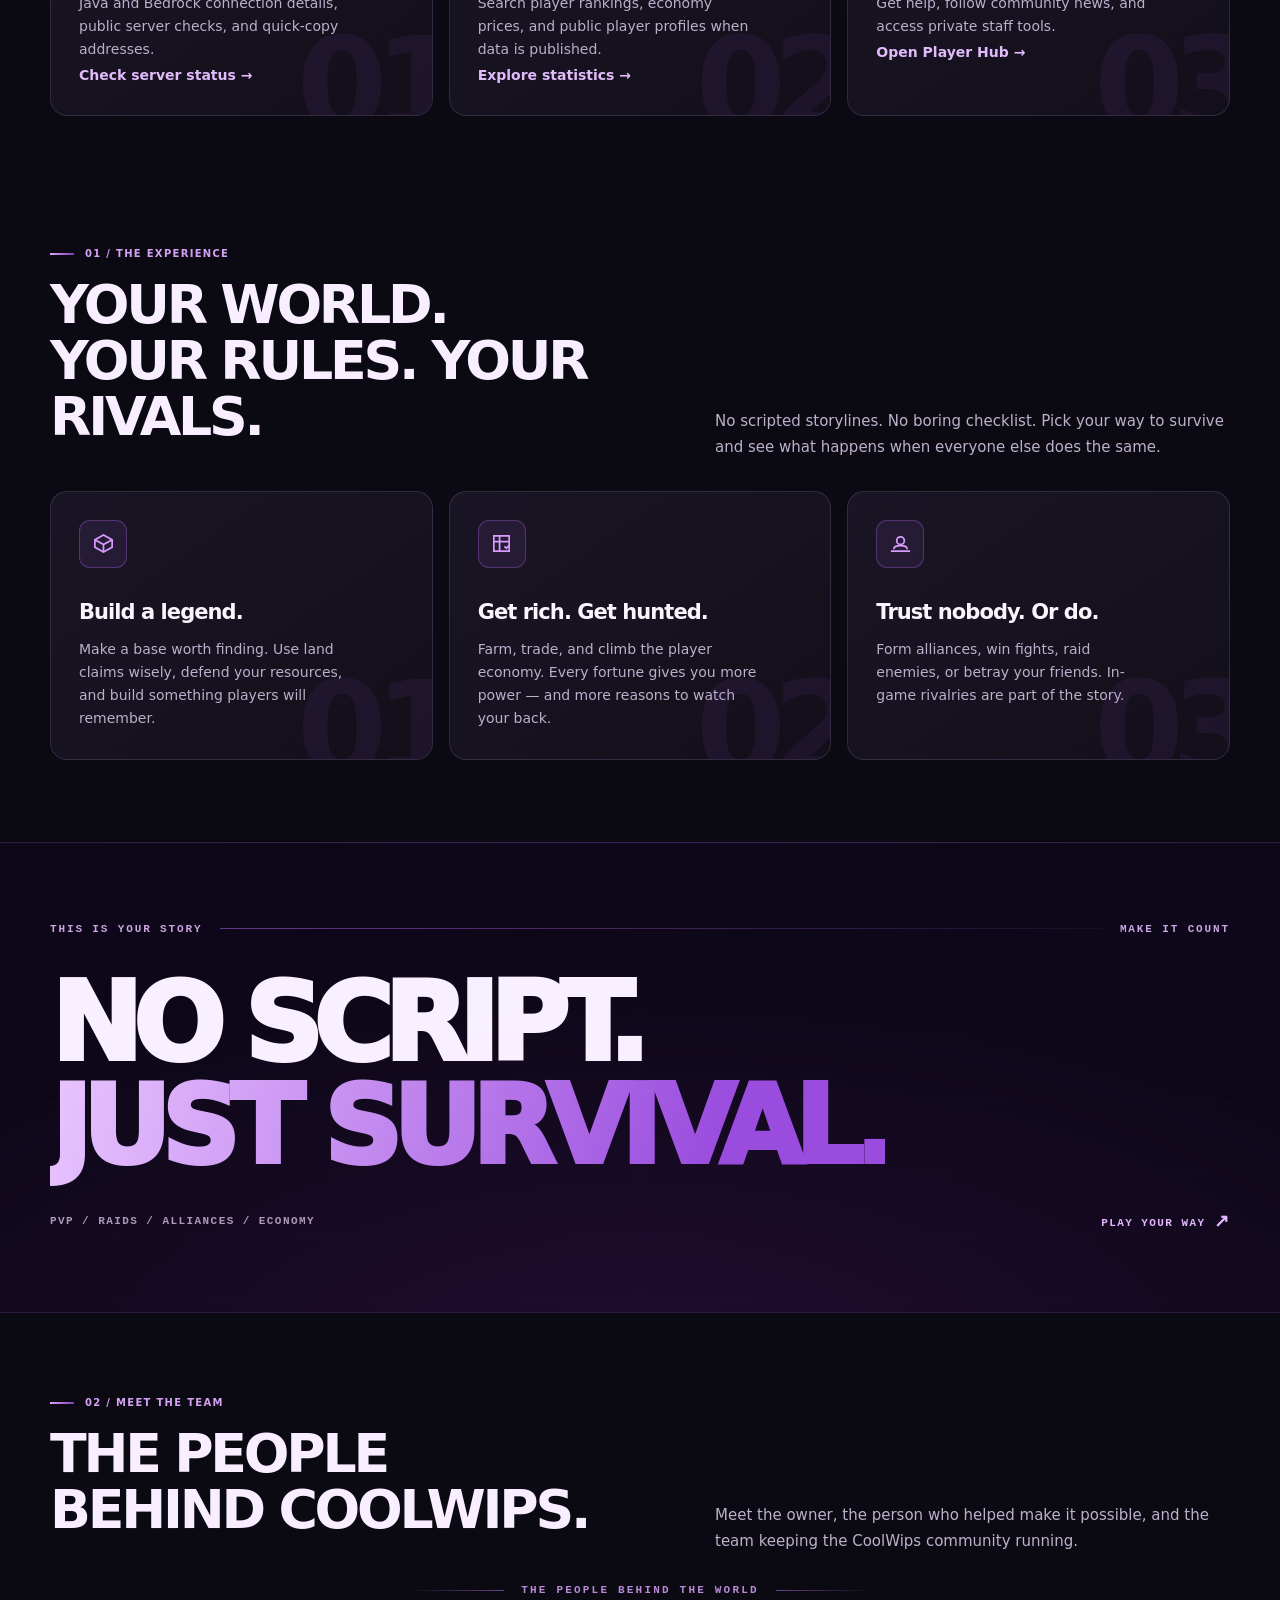
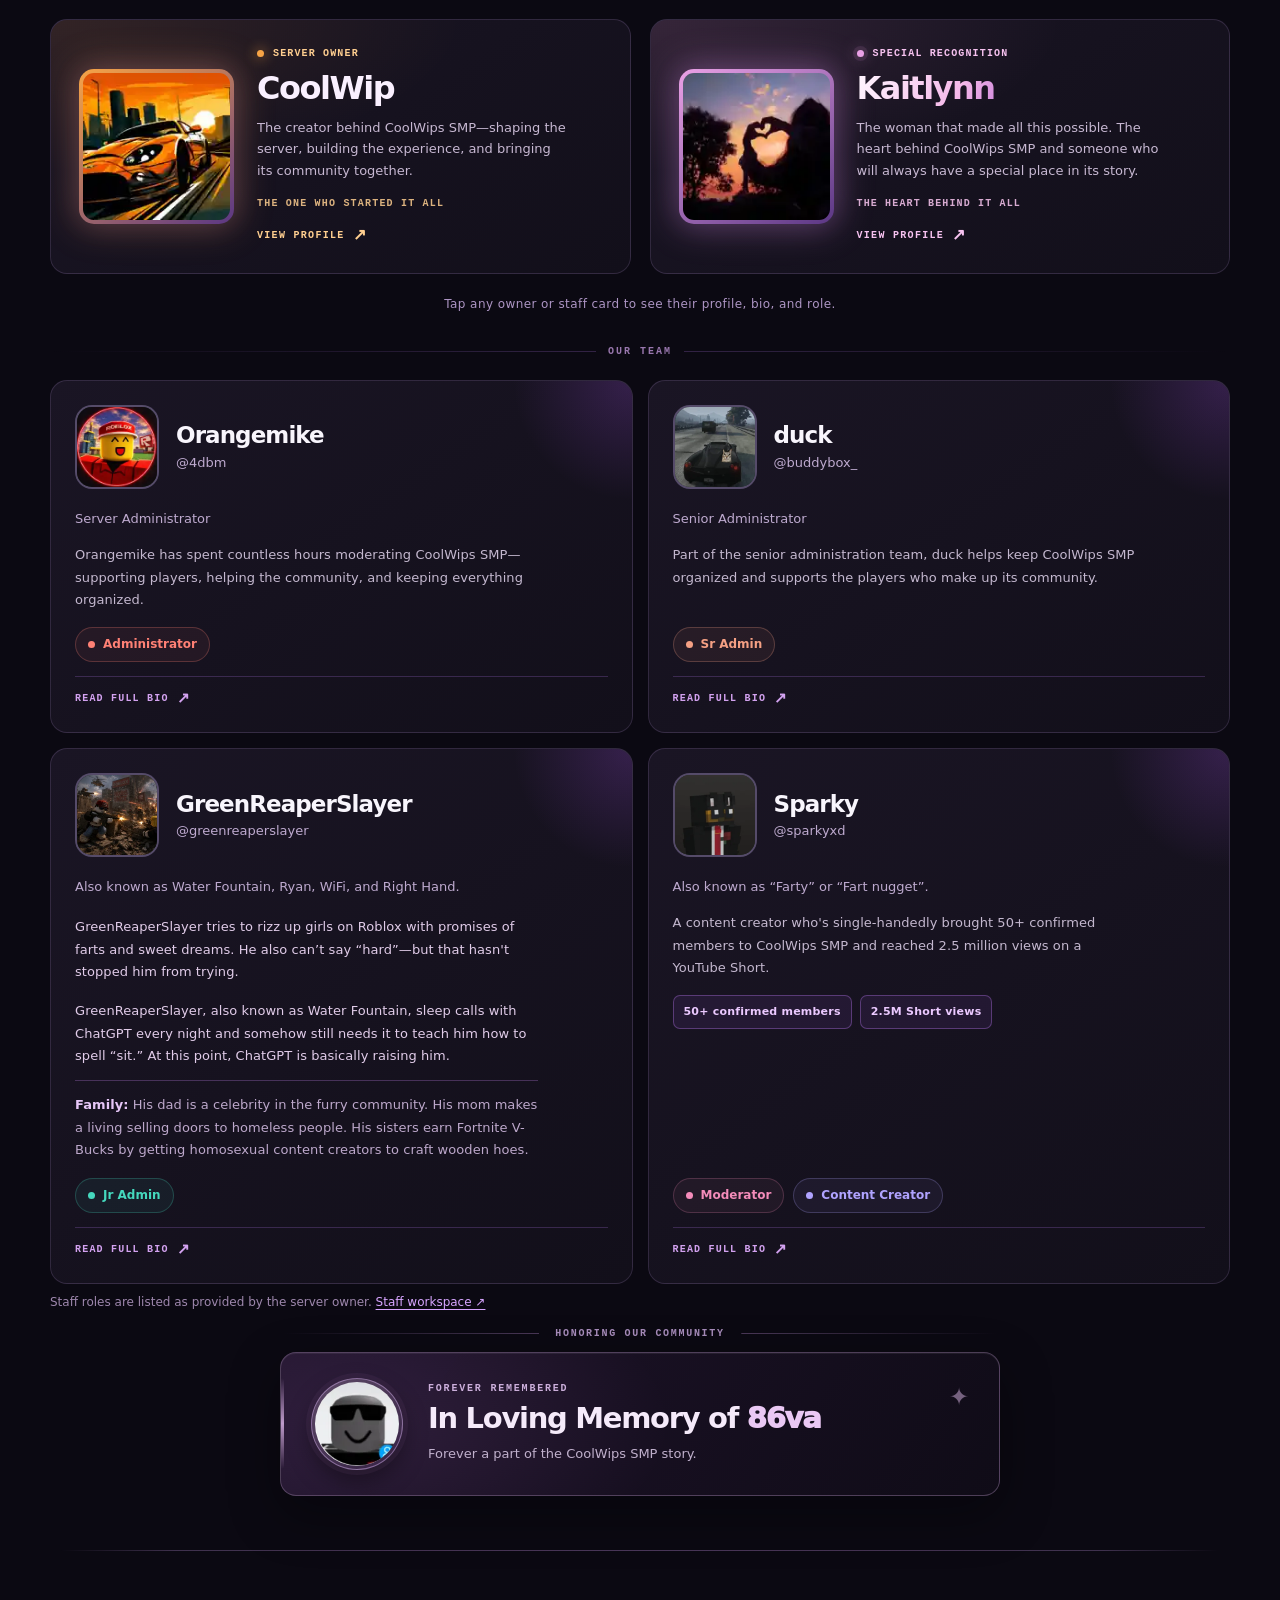
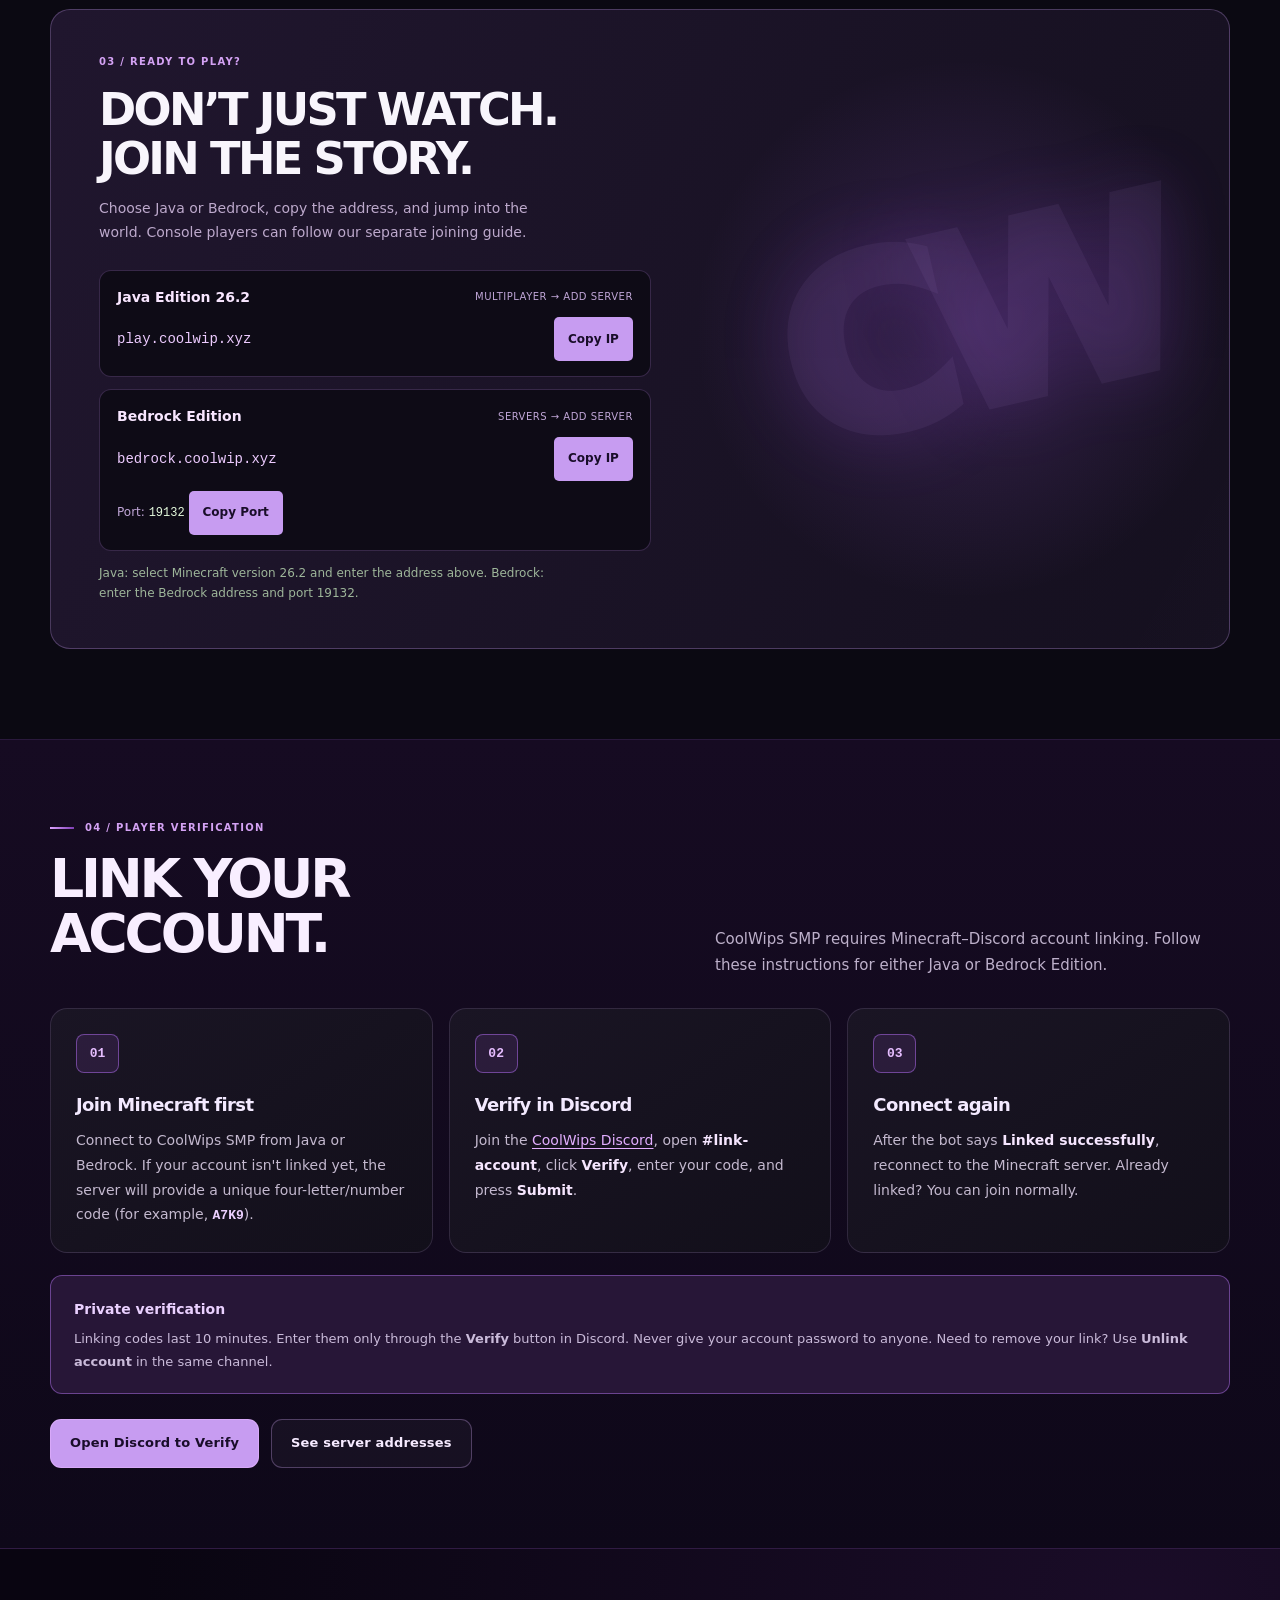
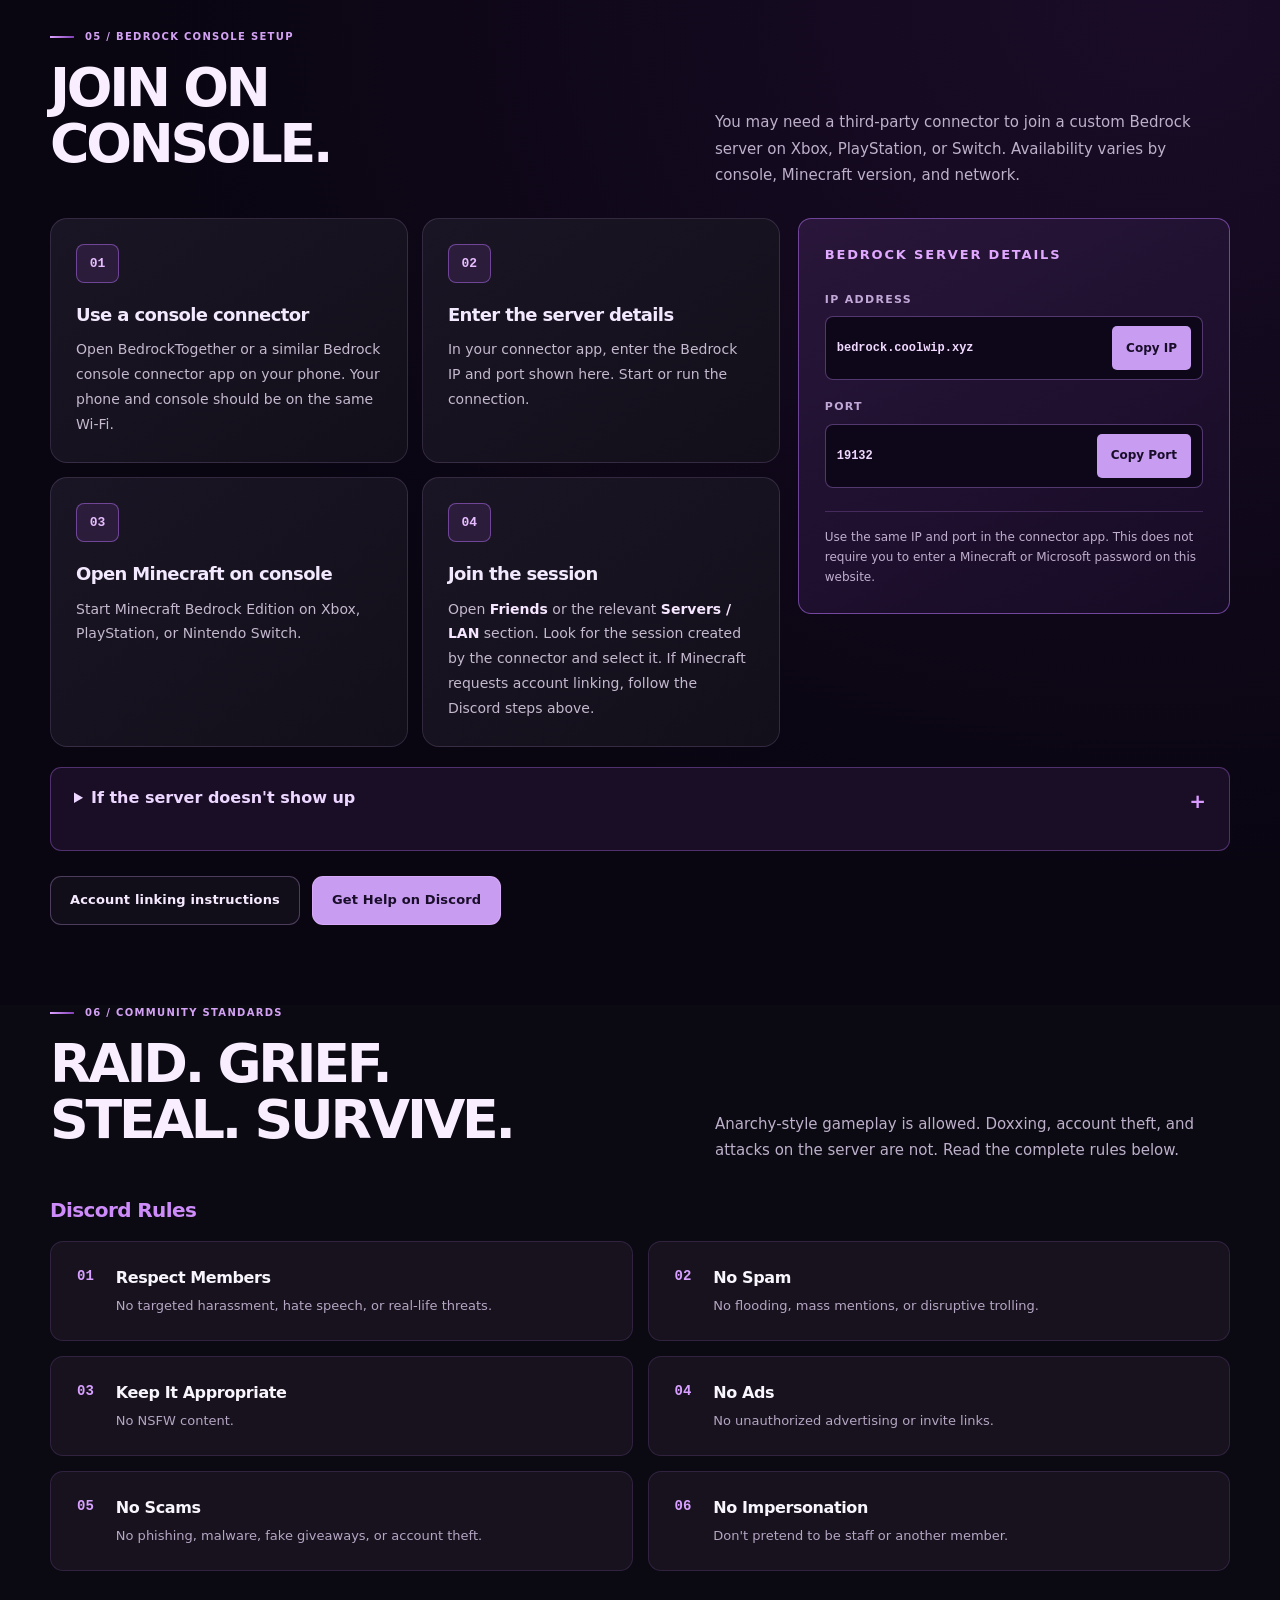
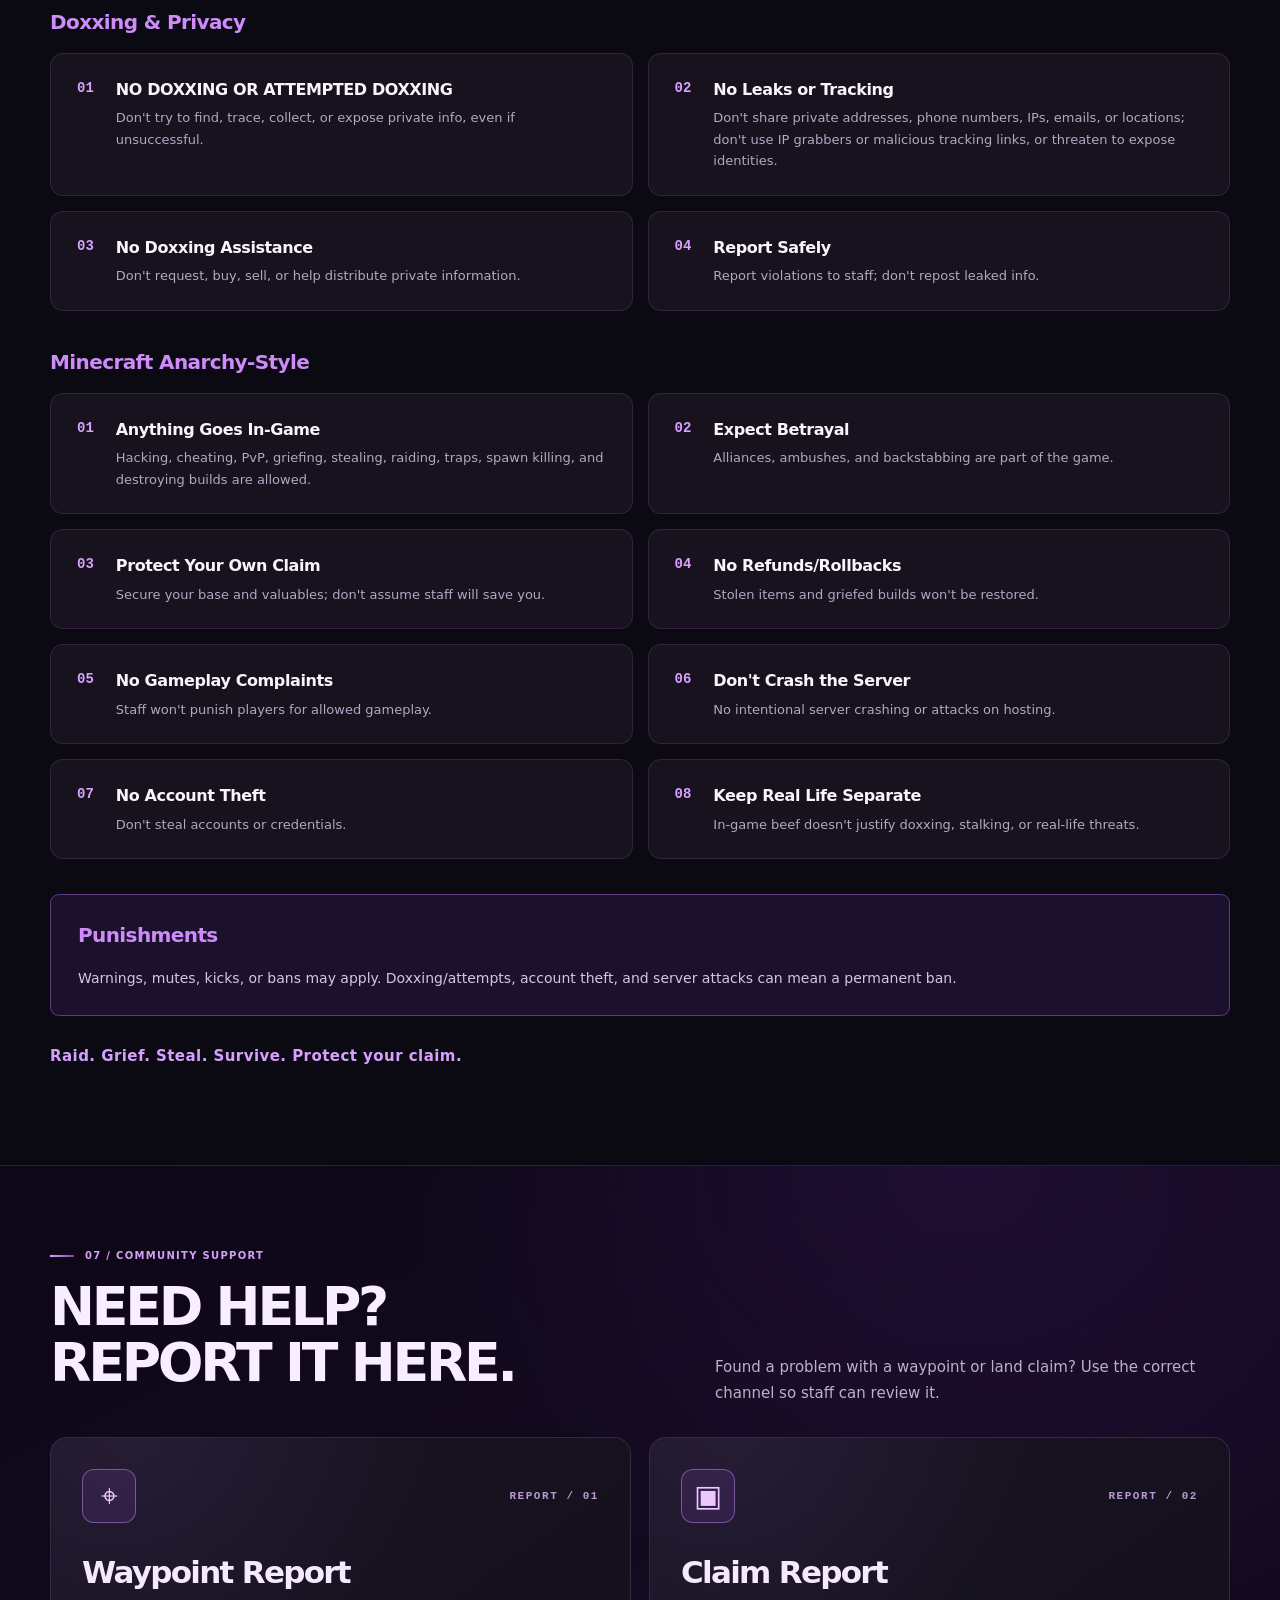
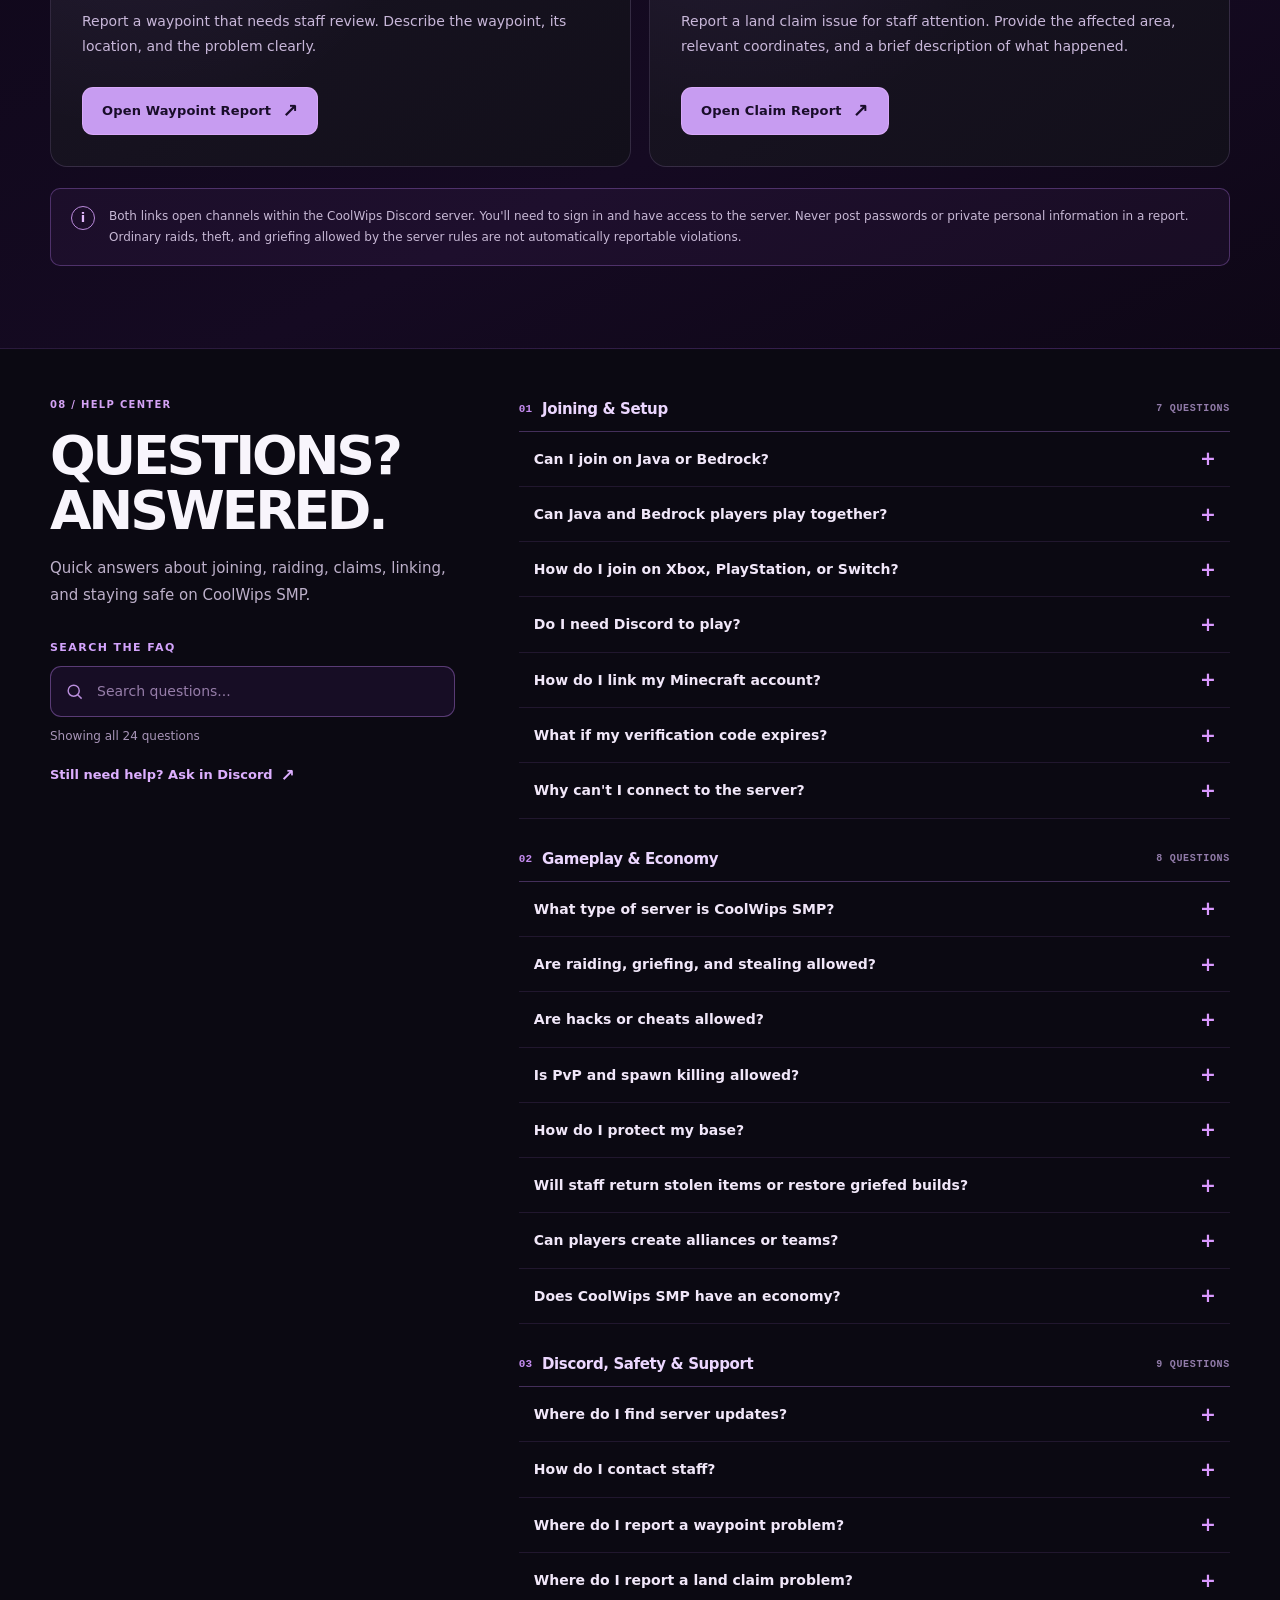
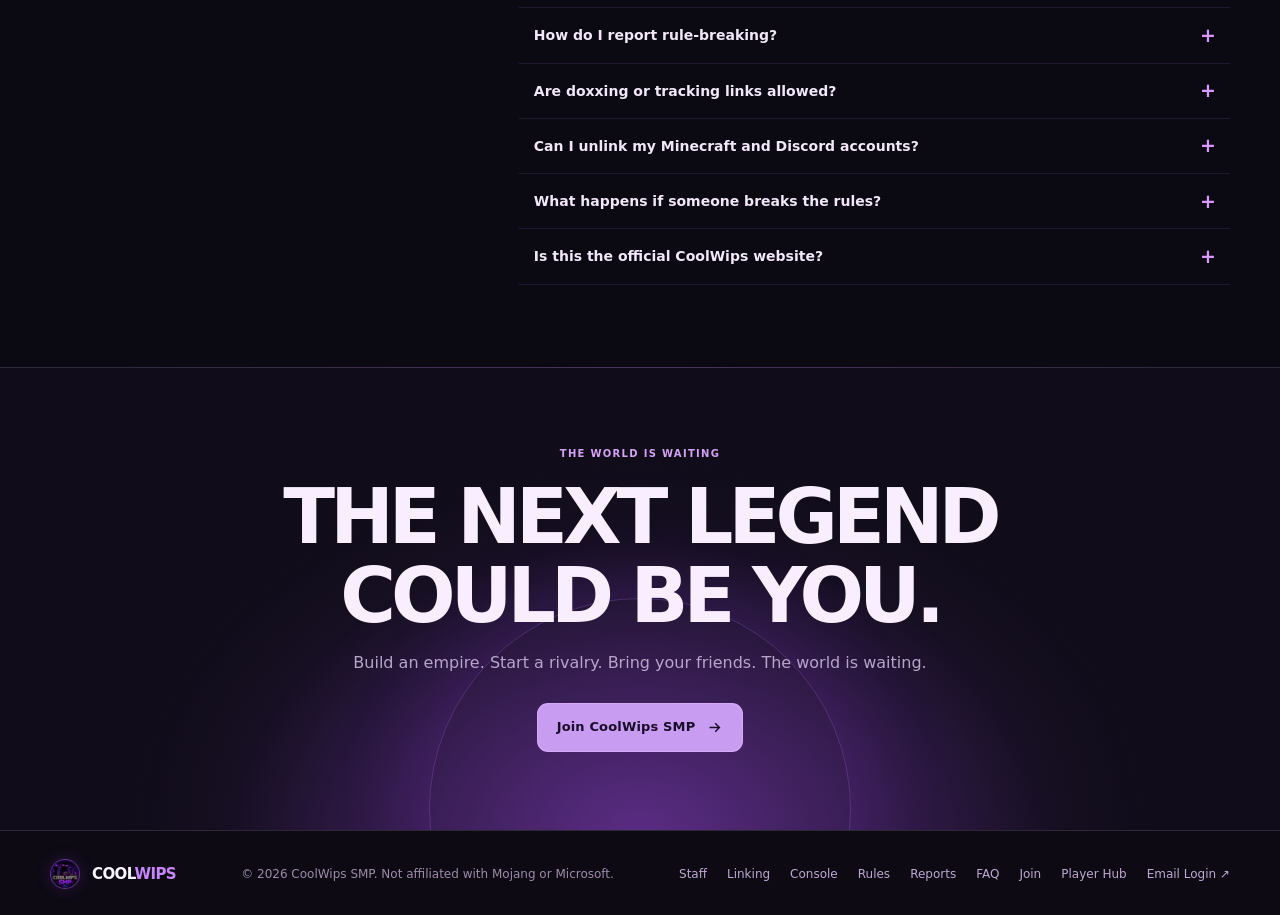
==== commit fd2b55ee: "Add Staff workspace to primary site navigation" ====
--- a/index.html
+++ b/index.html
@@ -56,6 +56,7 @@
   <a href="#rules">Rules</a>
   <a href="#reports">Support</a>
   <a href="hub.html" class="hub-nav">Player Hub</a>
+  <a href="https://staff.coolwip.xyz/staff" class="hub-nav">Staff</a>
   <a class="btn btn-green discord-link" href="https://discord.gg/KDA3Z7n954" target="_blank" rel="noopener noreferrer">Join Discord <svg viewBox="0 0 24 24" fill="none" stroke="currentColor" stroke-width="2" aria-hidden="true"><path d="M5 12h14m-6-6 6 6-6 6"/></svg></a>
 </nav>
     </div>
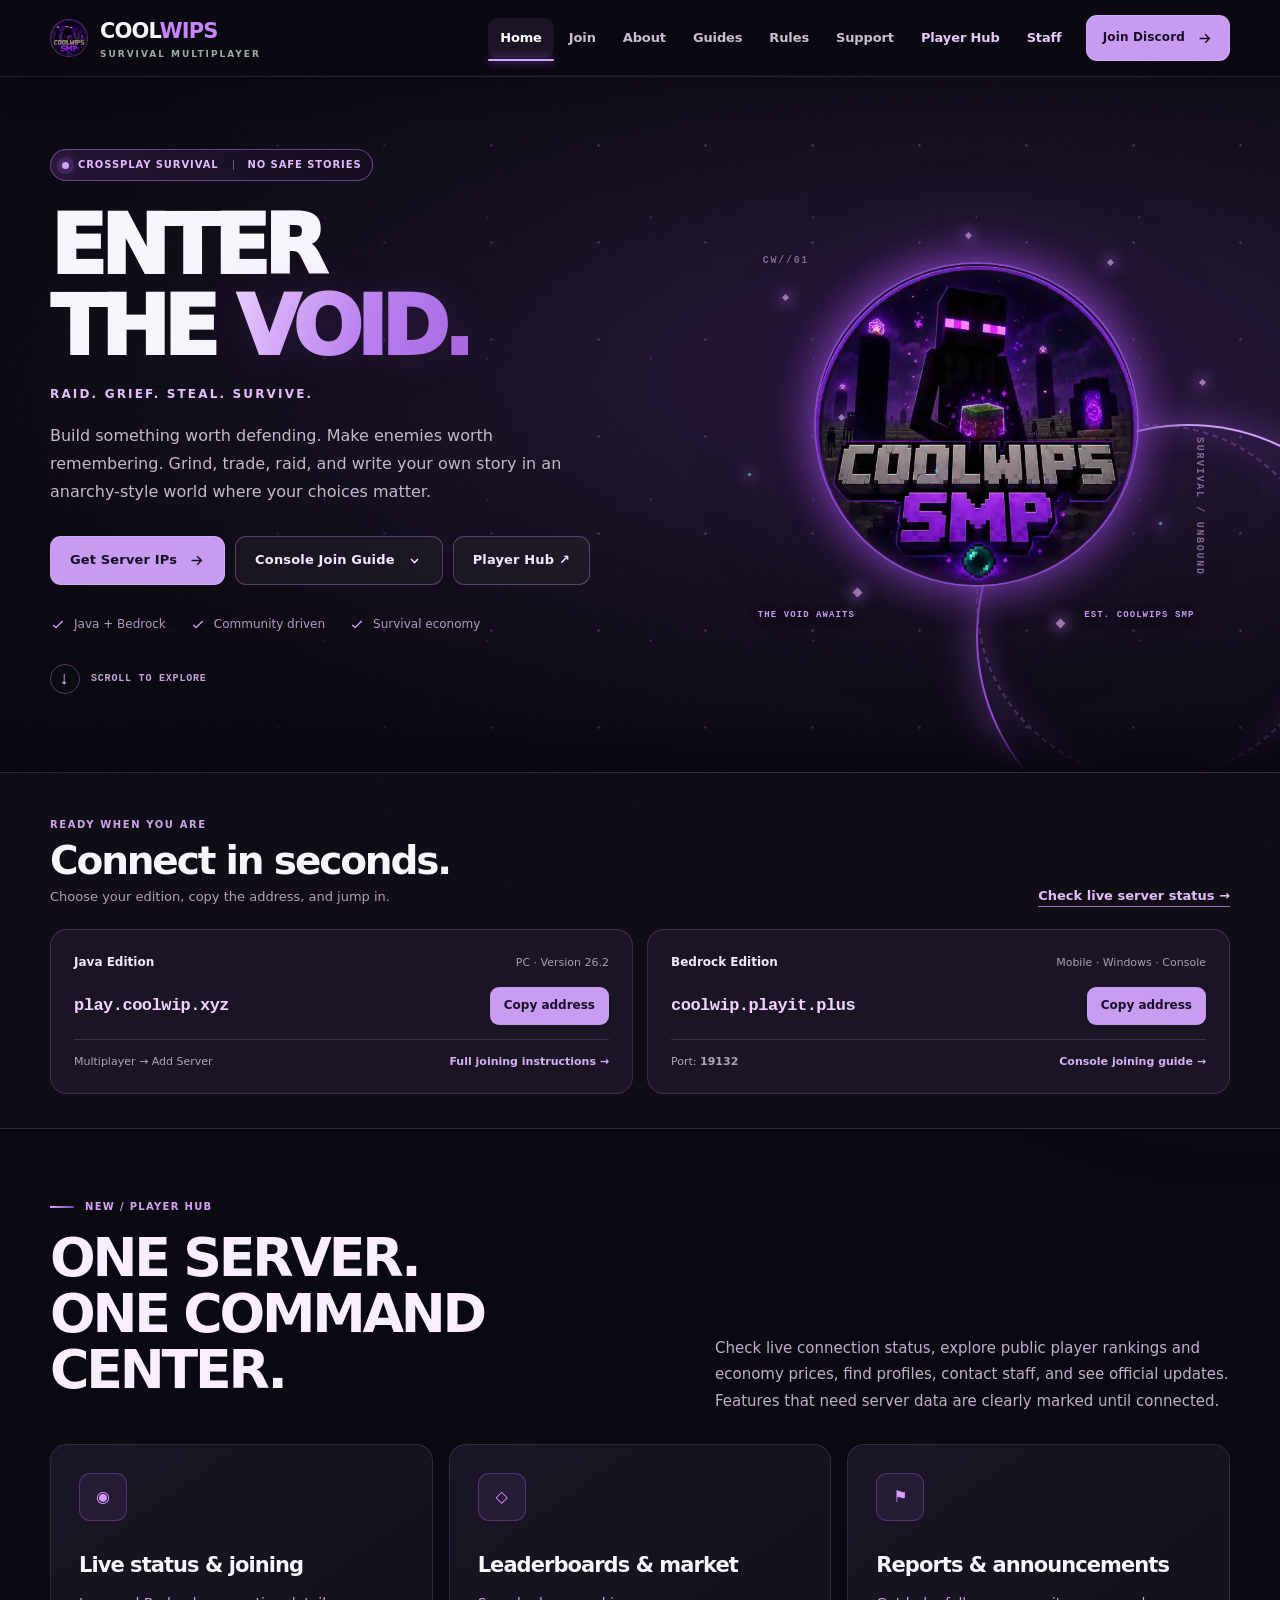
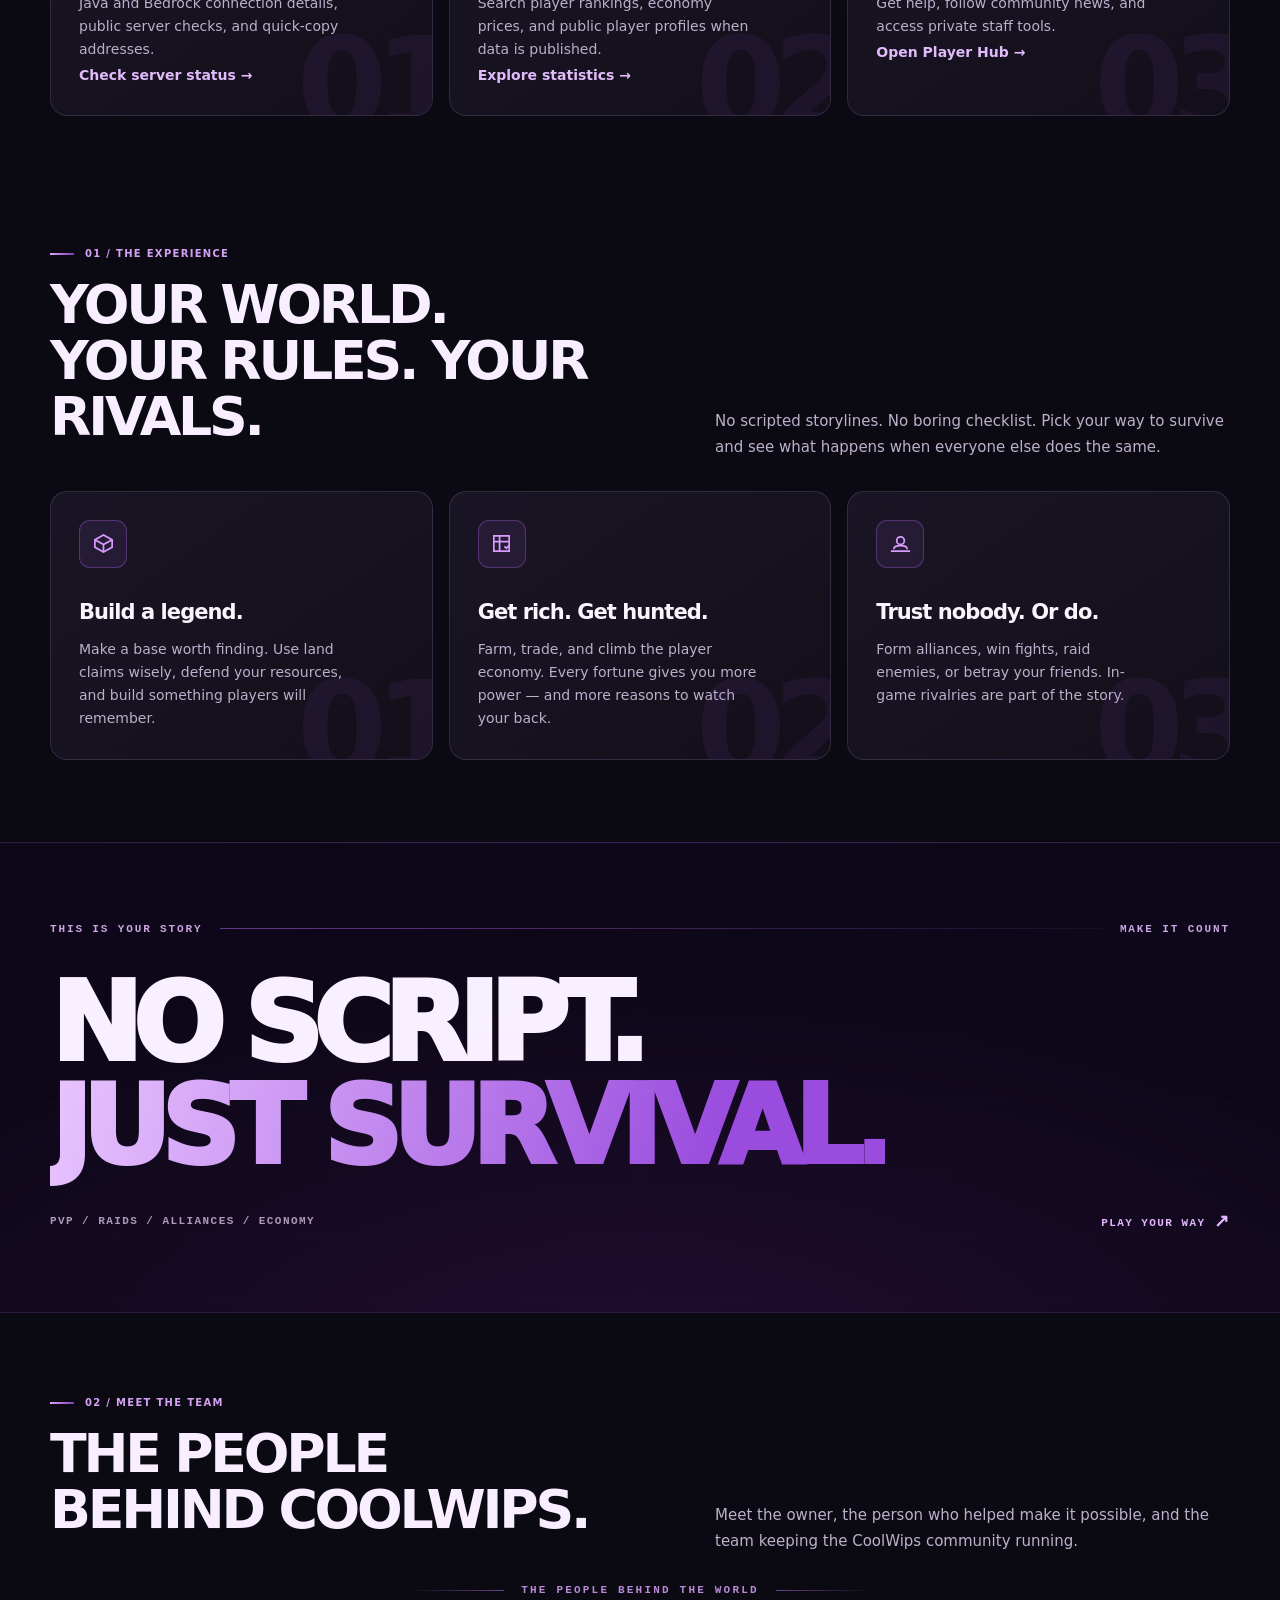
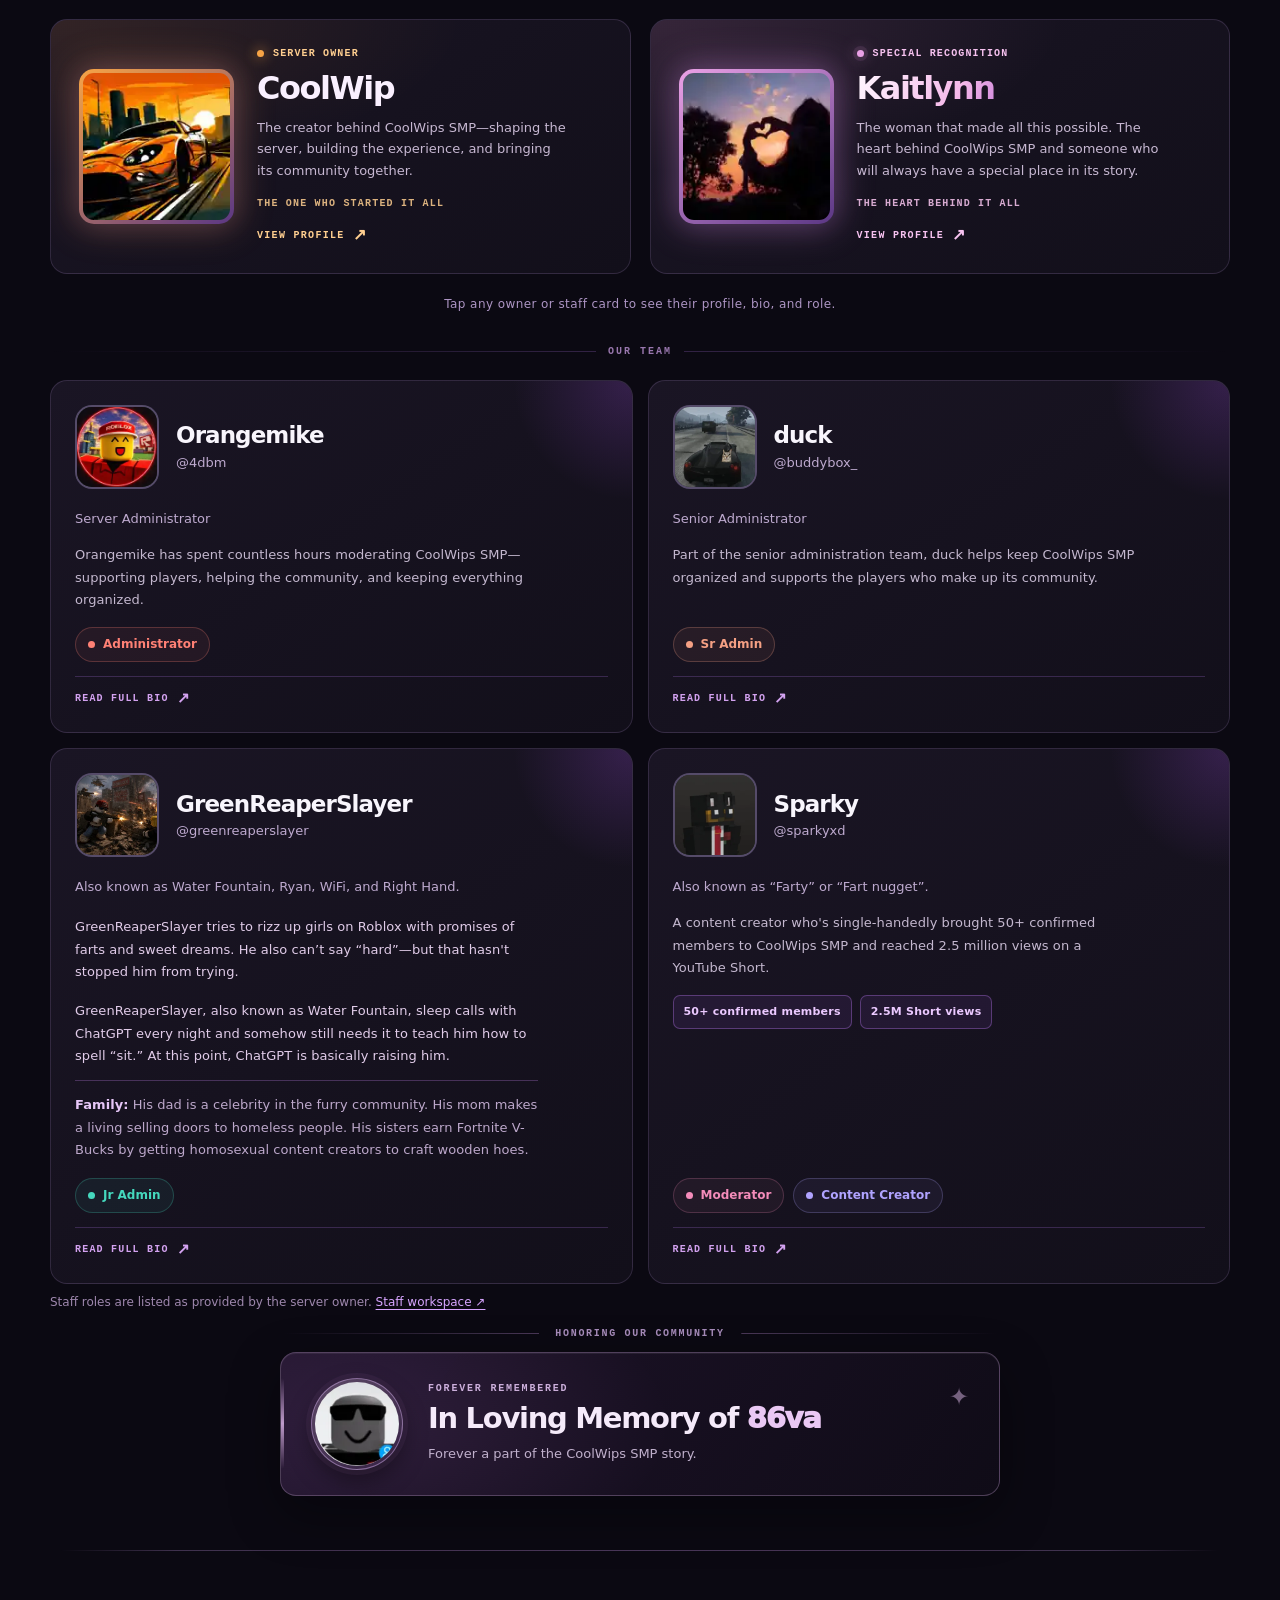
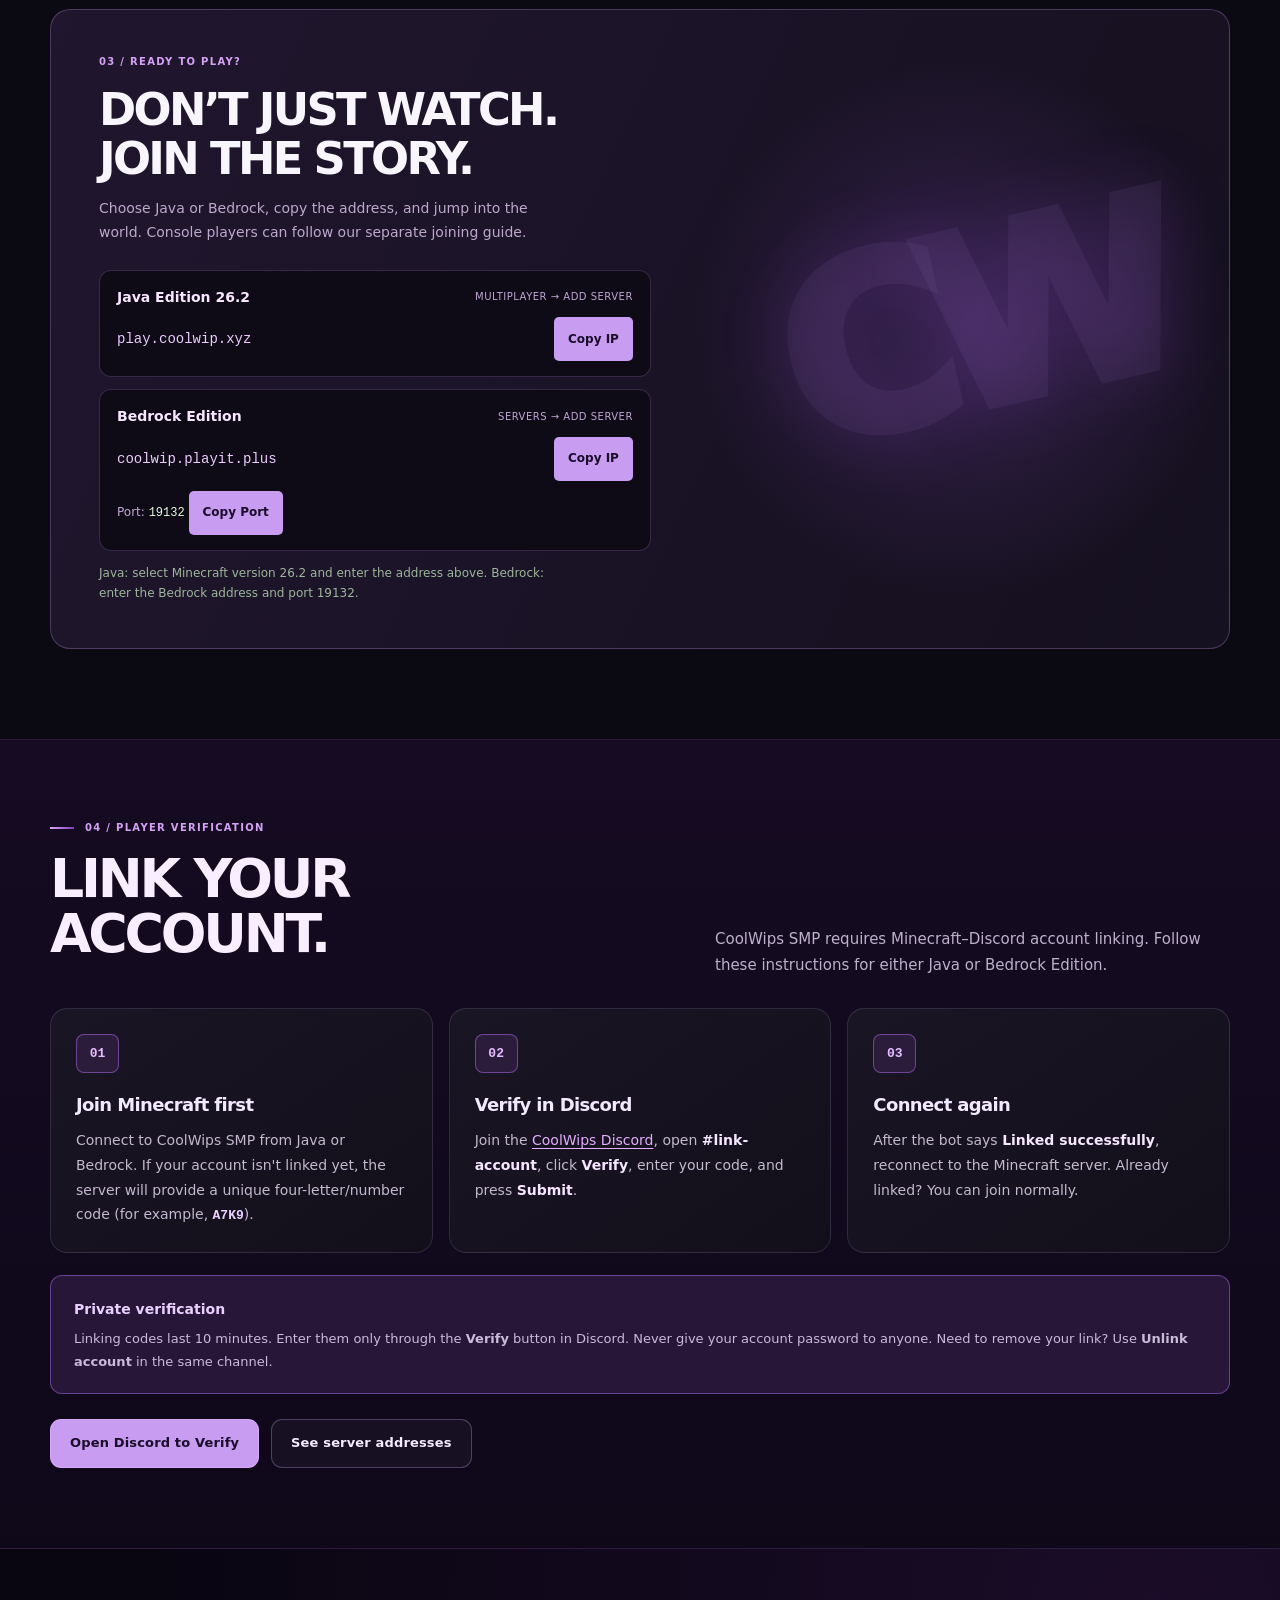
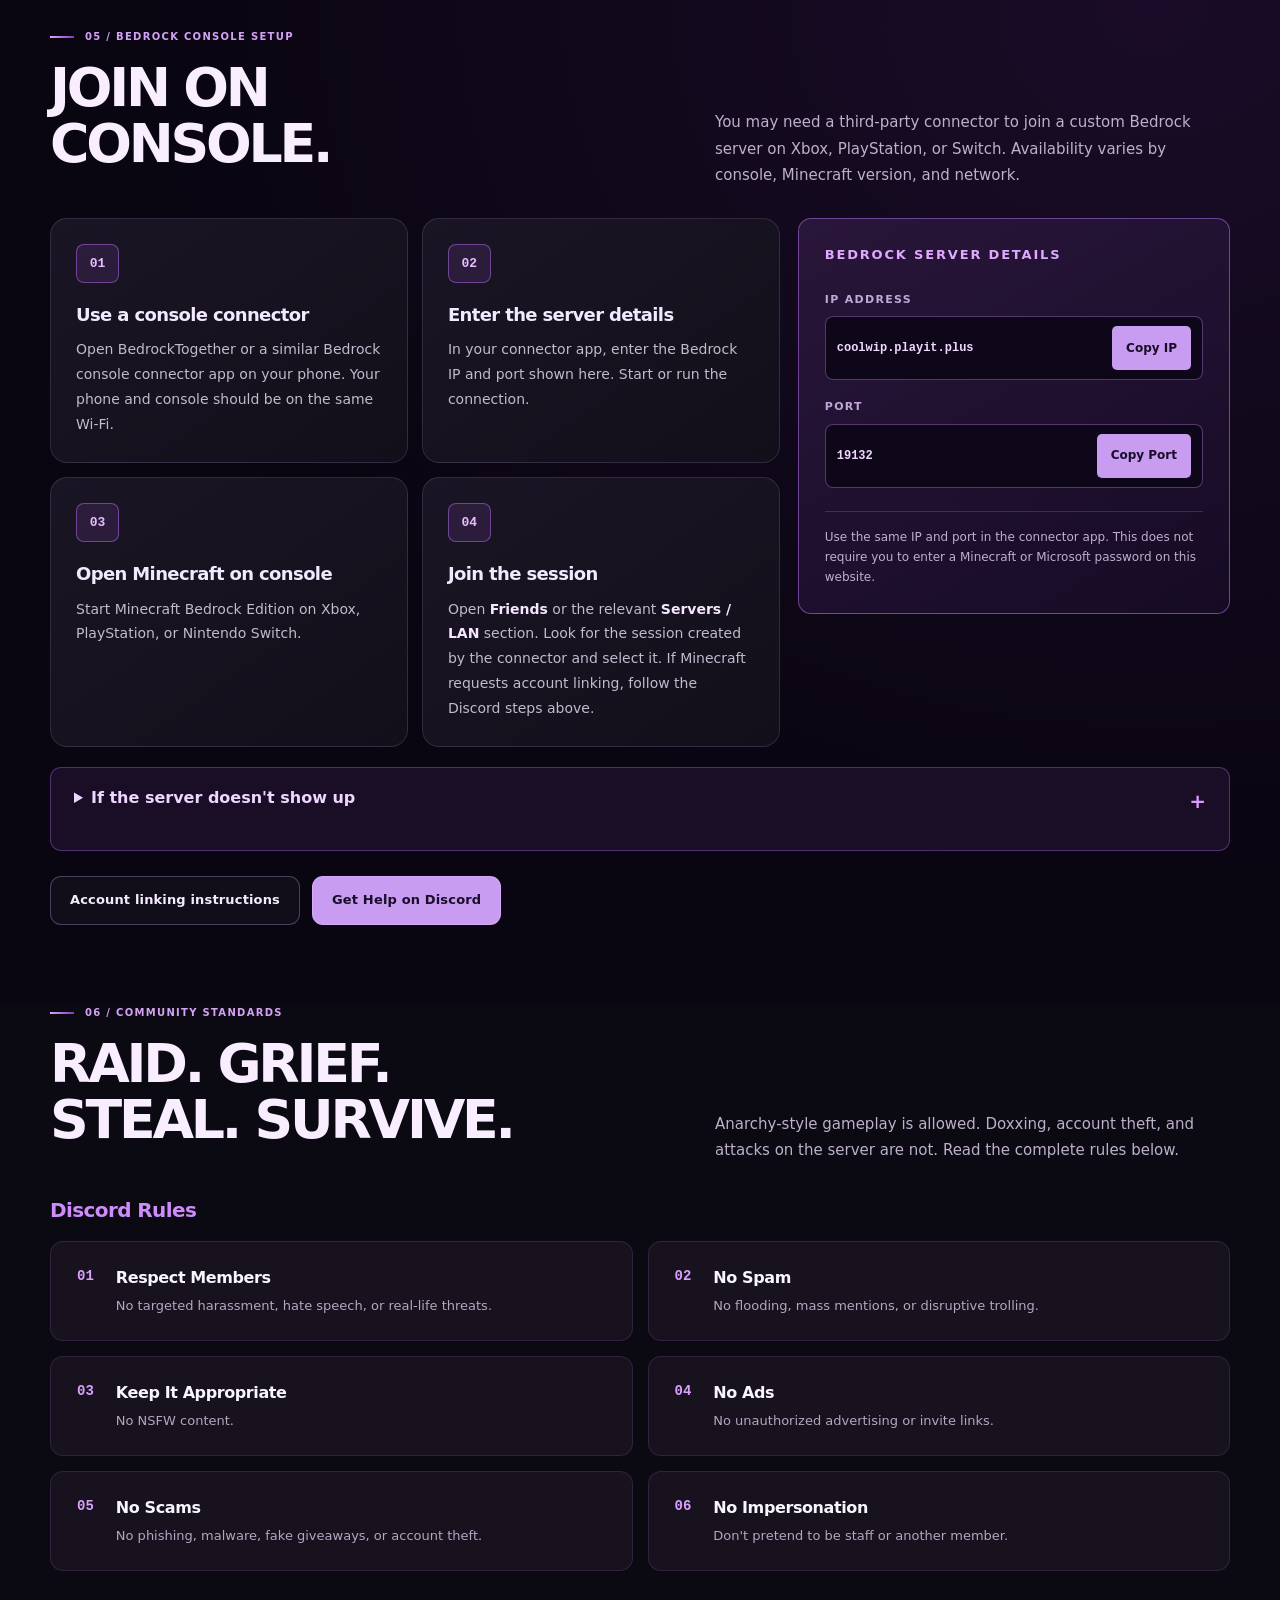
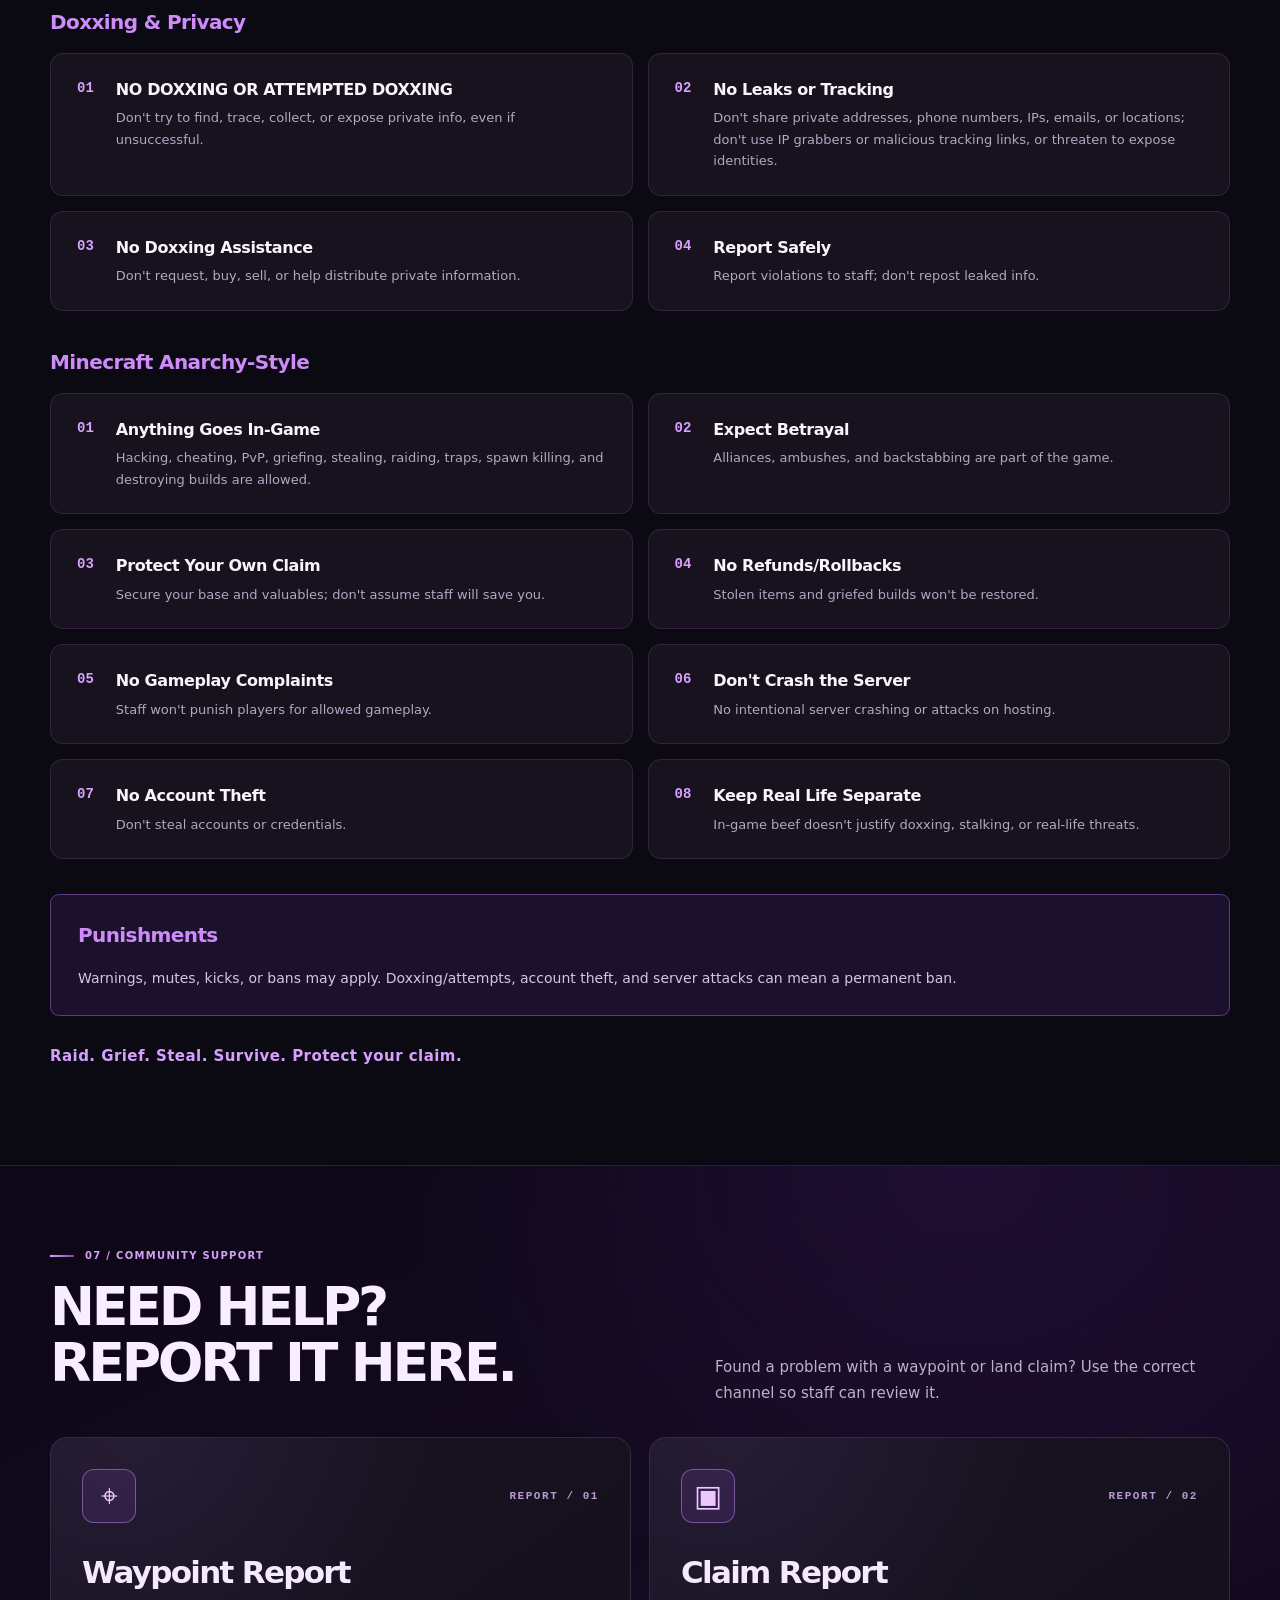
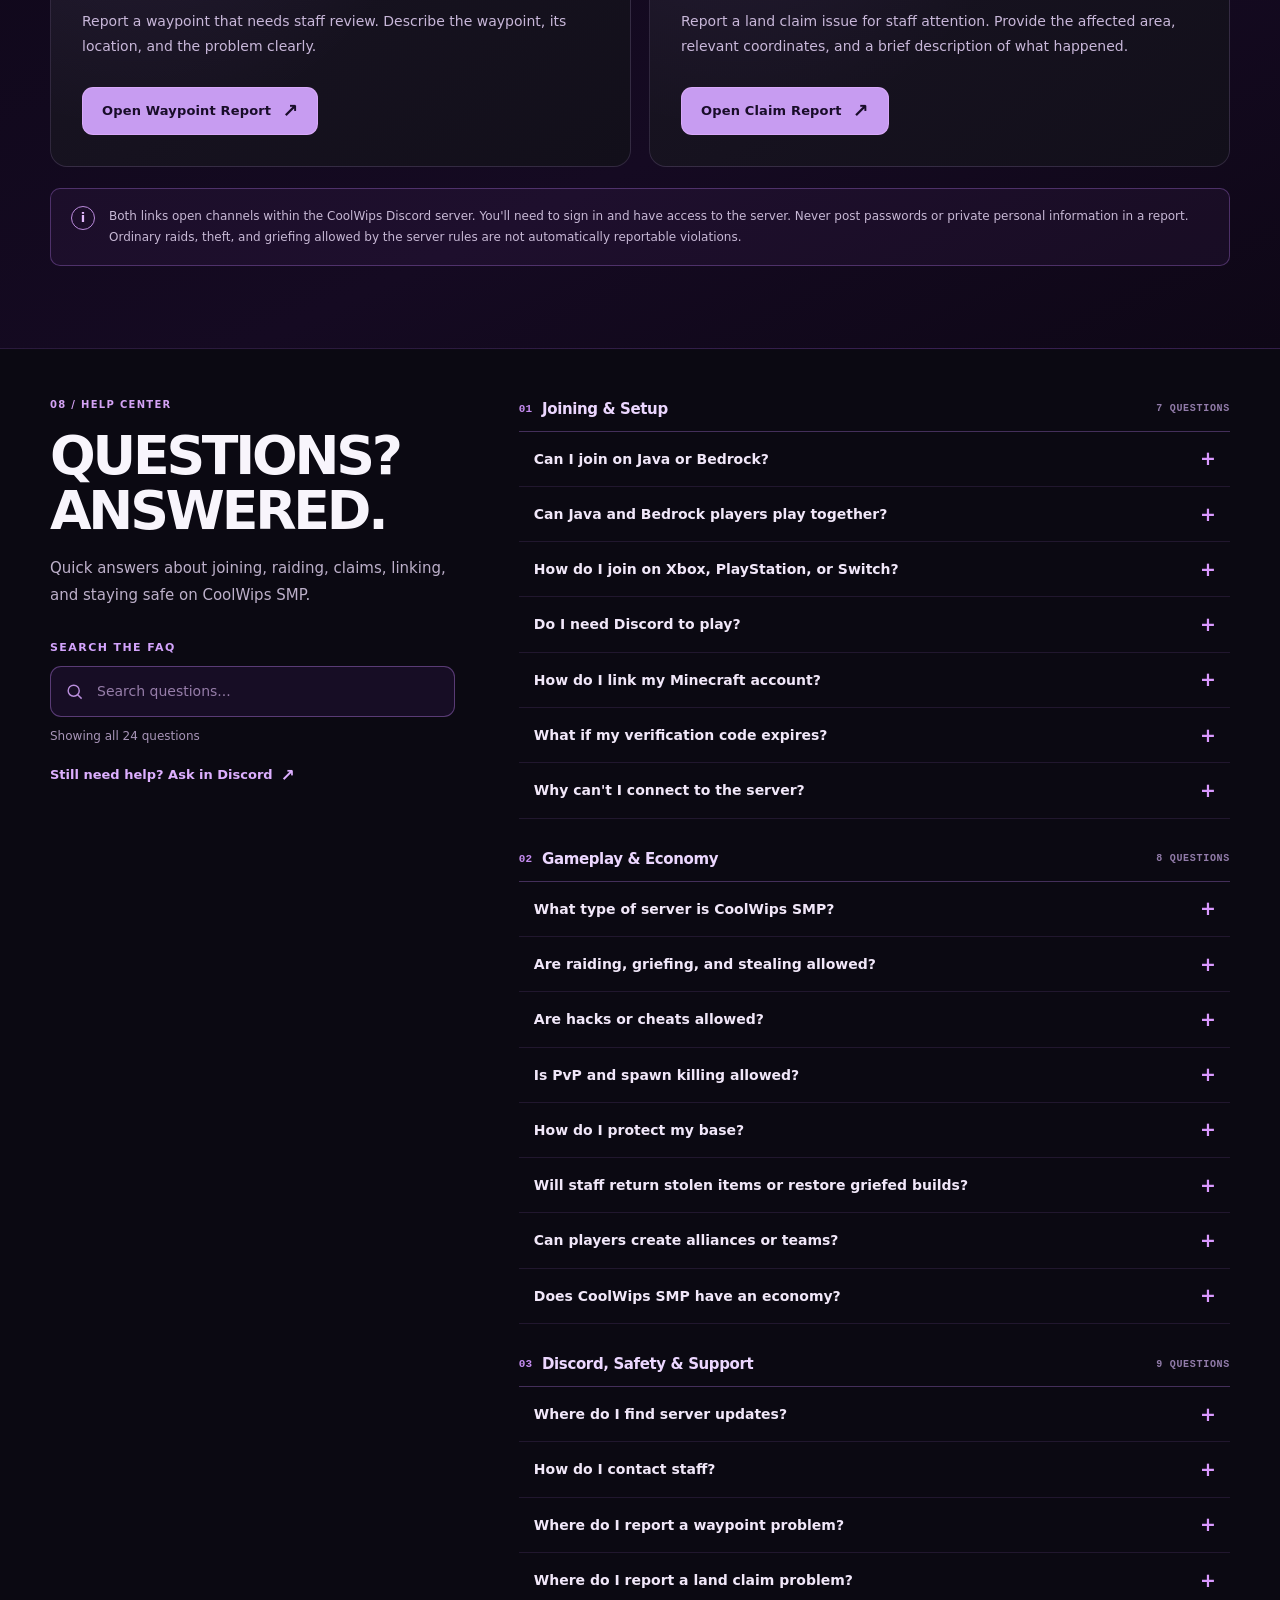
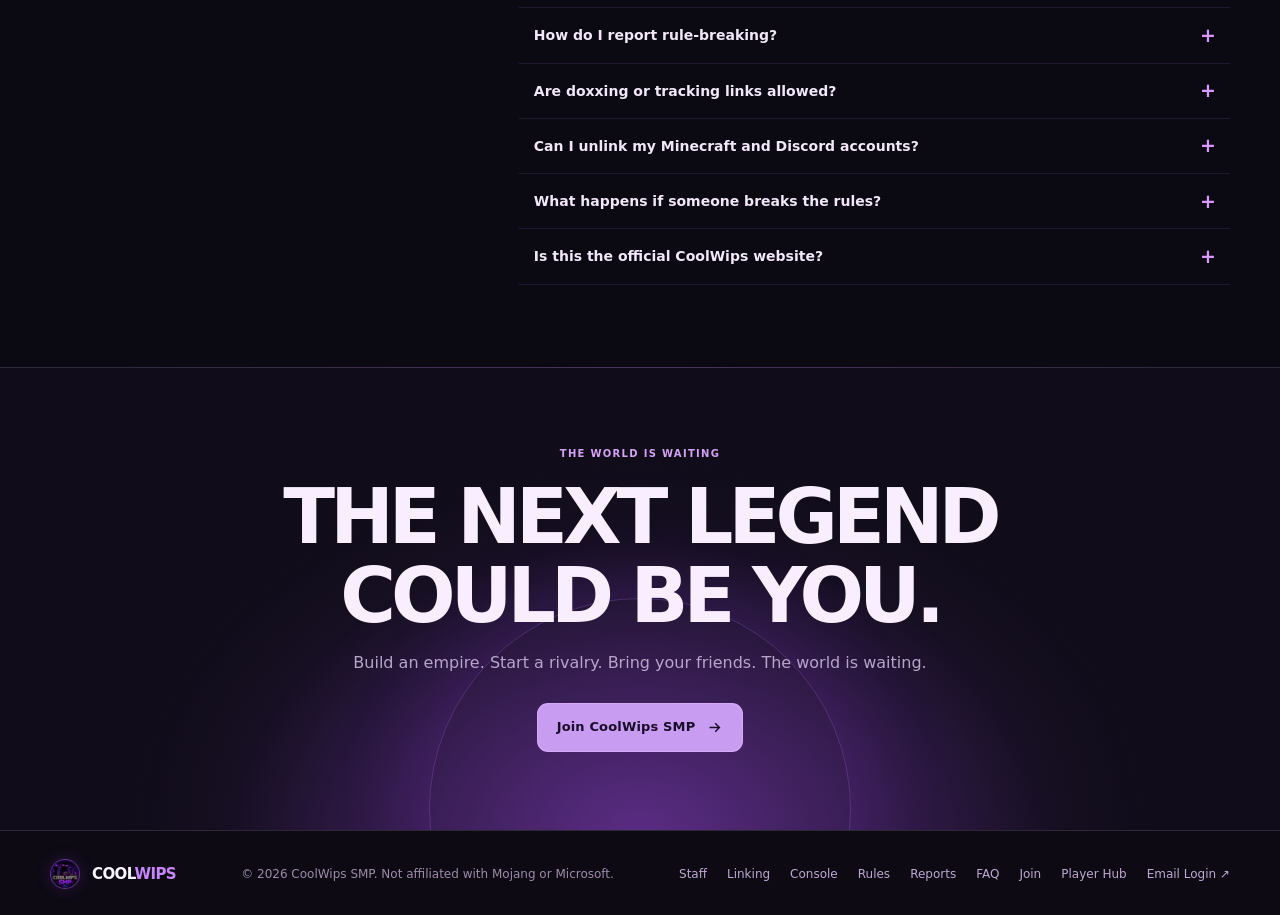
==== commit 66aceccd: "Point Bedrock join instructions to the active Playit tunnel" ====
--- a/index.html
+++ b/index.html
@@ -90,7 +90,7 @@
           </article>
           <article class="qc-card">
             <div class="qc-card-top"><span class="qc-edition">Bedrock Edition</span><span class="qc-subtitle">Mobile · Windows · Console</span></div>
-            <div class="qc-details"><code>bedrock.coolwip.xyz</code><button class="copy-small" type="button" data-copy="bedrock.coolwip.xyz" aria-label="Copy Bedrock server address">Copy address</button></div>
+            <div class="qc-details"><code>coolwip.playit.plus</code><button class="copy-small" type="button" data-copy="coolwip.playit.plus" aria-label="Copy Bedrock server address">Copy address</button></div>
             <div class="qc-card-foot"><span>Port: <strong>19132</strong></span><a href="#console">Console joining guide →</a></div>
           </article>
         </div>
@@ -160,7 +160,7 @@
       </div>
         <div class="memorial-divider" aria-hidden="true"></div>
     </section>
-    <section class="join-section" id="join"><div class="wrap"><div class="join-card"><div class="join-left"><div class="kicker">03 / Ready to play?</div><h2>DON’T JUST WATCH.<br/>JOIN THE STORY.</h2><p>Choose Java or Bedrock, copy the address, and jump into the world. Console players can follow our separate joining guide.</p><div class="edition-list"><div class="edition-card"><div class="edition-head"><strong>Java Edition 26.2</strong><span>Multiplayer → Add Server</span></div><div class="edition-address"><code>play.coolwip.xyz</code><button type="button" class="copy-small" data-copy="play.coolwip.xyz" aria-label="Copy Java server IP">Copy IP</button></div></div><div class="edition-card"><div class="edition-head"><strong>Bedrock Edition</strong><span>Servers → Add Server</span></div><div class="edition-address"><code>bedrock.coolwip.xyz</code><button type="button" class="copy-small" data-copy="bedrock.coolwip.xyz" aria-label="Copy Bedrock server IP">Copy IP</button></div><div class="edition-port">Port: <code>19132</code> <button type="button" class="copy-small" data-copy="19132" aria-label="Copy Bedrock port">Copy Port</button></div></div></div><p class="join-hint">Java: select Minecraft version 26.2 and enter the address above. Bedrock: enter the Bedrock address and port 19132.</p></div><div class="join-right" aria-hidden="true"><div class="join-glyph">CW</div></div></div></div></section>
+    <section class="join-section" id="join"><div class="wrap"><div class="join-card"><div class="join-left"><div class="kicker">03 / Ready to play?</div><h2>DON’T JUST WATCH.<br/>JOIN THE STORY.</h2><p>Choose Java or Bedrock, copy the address, and jump into the world. Console players can follow our separate joining guide.</p><div class="edition-list"><div class="edition-card"><div class="edition-head"><strong>Java Edition 26.2</strong><span>Multiplayer → Add Server</span></div><div class="edition-address"><code>play.coolwip.xyz</code><button type="button" class="copy-small" data-copy="play.coolwip.xyz" aria-label="Copy Java server IP">Copy IP</button></div></div><div class="edition-card"><div class="edition-head"><strong>Bedrock Edition</strong><span>Servers → Add Server</span></div><div class="edition-address"><code>coolwip.playit.plus</code><button type="button" class="copy-small" data-copy="coolwip.playit.plus" aria-label="Copy Bedrock server IP">Copy IP</button></div><div class="edition-port">Port: <code>19132</code> <button type="button" class="copy-small" data-copy="19132" aria-label="Copy Bedrock port">Copy Port</button></div></div></div><p class="join-hint">Java: select Minecraft version 26.2 and enter the address above. Bedrock: enter the Bedrock address and port 19132.</p></div><div class="join-right" aria-hidden="true"><div class="join-glyph">CW</div></div></div></div></section>
 
     <section class="section help-section" id="link-account" aria-labelledby="link-title">
       <div class="wrap">
@@ -179,7 +179,7 @@
           <aside class="console-ip-panel" aria-label="Console Bedrock server information">
             <h3>BEDROCK SERVER DETAILS</h3>
             <p class="console-ip-label">IP ADDRESS</p>
-            <div class="console-ip-line"><code>bedrock.coolwip.xyz</code><button type="button" class="copy-small" data-copy="bedrock.coolwip.xyz" aria-label="Copy Bedrock server IP">Copy IP</button></div>
+            <div class="console-ip-line"><code>coolwip.playit.plus</code><button type="button" class="copy-small" data-copy="coolwip.playit.plus" aria-label="Copy Bedrock server IP">Copy IP</button></div>
             <p class="console-ip-label">PORT</p>
             <div class="console-ip-line"><code>19132</code><button type="button" class="copy-small" data-copy="19132" aria-label="Copy Bedrock port">Copy Port</button></div>
             <p class="console-ip-footnote">Use the same IP and port in the connector app. This does not require you to enter a Minecraft or Microsoft password on this website.</p>
@@ -201,7 +201,7 @@
         <div class="reports-tip"><span aria-hidden="true">i</span><p>Both links open channels within the CoolWips Discord server. You'll need to sign in and have access to the server. Never post passwords or private personal information in a report. Ordinary raids, theft, and griefing allowed by the server rules are not automatically reportable violations.</p></div>
       </div>
     </section>
-    <section class="section" id="faq" style="padding-top:10px"><div class="wrap faq"><div class="faq-intro"><div class="kicker">08 / Help center</div><h2>QUESTIONS?<br/>ANSWERED.</h2><p class="section-intro">Quick answers about joining, raiding, claims, linking, and staying safe on CoolWips SMP.</p><div class="faq-search"><label for="faq-search-input">SEARCH THE FAQ</label><div class="faq-search-field"><svg viewBox="0 0 24 24" width="19" height="19" fill="none" stroke="currentColor" stroke-width="1.8" aria-hidden="true"><circle cx="11" cy="11" r="7"/><path d="m16 16 5 5"/></svg><input id="faq-search-input" type="search" placeholder="Search questions..." autocomplete="off" aria-describedby="faq-results" /></div><p class="faq-results" id="faq-results" role="status" aria-live="polite">Showing all 24 questions</p></div><a class="faq-support-link" href="https://discord.gg/KDA3Z7n954" target="_blank" rel="noopener noreferrer">Still need help? Ask in Discord <span aria-hidden="true">↗</span></a></div><div class="faq-answers"><div class="faq-group"><div class="faq-group-heading"><span class="faq-group-number">01</span><h3>Joining &amp; Setup</h3><span class="faq-group-total">7 QUESTIONS</span></div><details class="faq-question"><summary>Can I join on Java or Bedrock?</summary><div class="faq-answer"><p>Yes. Java players use <code>play.coolwip.xyz</code>. Bedrock players use <code>bedrock.coolwip.xyz</code> on port <code>19132</code>.</p></div></details><details class="faq-question"><summary>Can Java and Bedrock players play together?</summary><div class="faq-answer"><p>Yes. CoolWips SMP supports crossplay between Java and Bedrock editions.</p></div></details><details class="faq-question"><summary>How do I join on Xbox, PlayStation, or Switch?</summary><div class="faq-answer"><p>Use a console connection method such as BedrockTogether to join the custom Bedrock server. Results vary by platform and network. <a href="#console">Read the console guide.</a></p></div></details><details class="faq-question"><summary>Do I need Discord to play?</summary><div class="faq-answer"><p>Yes. CoolWips SMP requires Minecraft–Discord account linking before joining. <a href="#link-account">View the linking instructions.</a></p></div></details><details class="faq-question"><summary>How do I link my Minecraft account?</summary><div class="faq-answer"><p>Connect to CoolWips SMP, get your four-character code, then click <strong>Verify</strong> in Discord's <strong>#link-account</strong> channel and submit the code. Reconnect when linked.</p></div></details><details class="faq-question"><summary>What if my verification code expires?</summary><div class="faq-answer"><p>Linking codes expire after 10 minutes. Reconnect to obtain a new code and complete the verification in Discord.</p></div></details><details class="faq-question"><summary>Why can't I connect to the server?</summary><div class="faq-answer"><p>Check your edition's address, port <code>19132</code> for Bedrock, and Discord linking. For console, confirm the connector and phone are on the same Wi-Fi as the console. If problems persist, contact staff.</p></div></details></div><div class="faq-group"><div class="faq-group-heading"><span class="faq-group-number">02</span><h3>Gameplay &amp; Economy</h3><span class="faq-group-total">8 QUESTIONS</span></div><details class="faq-question"><summary>What type of server is CoolWips SMP?</summary><div class="faq-answer"><p>Anarchy-style Minecraft survival with raiding, PvP, alliances, land claims, and a player economy.</p></div></details><details class="faq-question"><summary>Are raiding, griefing, and stealing allowed?</summary><div class="faq-answer"><p>Yes. These activities, traps, and destroying builds are permitted as in-game gameplay. Real-life threats and attacks on the server are not.</p></div></details><details class="faq-question"><summary>Are hacks or cheats allowed?</summary><div class="faq-answer"><p>The published server rules allow in-game cheating and hacking. Deliberately crashing the server, account theft, and attacks on hosting are prohibited.</p></div></details><details class="faq-question"><summary>Is PvP and spawn killing allowed?</summary><div class="faq-answer"><p>Yes. Both PvP and spawn killing are allowed under the server's anarchy-style gameplay rules.</p></div></details><details class="faq-question"><summary>How do I protect my base?</summary><div class="faq-answer"><p>Use the land-claim system, secure your belongings, and think carefully before sharing your base location. Read the <a href="#rules">full server rules</a>.</p></div></details><details class="faq-question"><summary>Will staff return stolen items or restore griefed builds?</summary><div class="faq-answer"><p>No. Staff do not refund or roll back items or builds lost to gameplay that the rules permit.</p></div></details><details class="faq-question"><summary>Can players create alliances or teams?</summary><div class="faq-answer"><p>Yes. Alliances, rivalries, betrayal, and cooperation are part of the experience.</p></div></details><details class="faq-question"><summary>Does CoolWips SMP have an economy?</summary><div class="faq-answer"><p>Yes. Players can trade, farm resources, and grow their wealth. Market prices can change.</p></div></details></div><div class="faq-group"><div class="faq-group-heading"><span class="faq-group-number">03</span><h3>Discord, Safety &amp; Support</h3><span class="faq-group-total">9 QUESTIONS</span></div><details class="faq-question"><summary>Where do I find server updates?</summary><div class="faq-answer"><p>Join the <a href="https://discord.gg/KDA3Z7n954" target="_blank" rel="noopener noreferrer">CoolWips Discord</a> for announcements and community discussions.</p></div></details><details class="faq-question"><summary>How do I contact staff?</summary><div class="faq-answer"><p>Ask for help through <a href="https://discord.gg/KDA3Z7n954" target="_blank" rel="noopener noreferrer">Discord</a>, and see administrator and moderator roles in the <a href="#staff">staff section</a>.</p></div></details><details class="faq-question"><summary>Where do I report a waypoint problem?</summary><div class="faq-answer"><p>Open the <a href="https://discord.com/channels/1025178490481418280/1549559538871701704" target="_blank" rel="noopener noreferrer">Waypoint Report channel</a> in Discord. Describe the waypoint and location so staff can review it.</p></div></details><details class="faq-question"><summary>Where do I report a land claim problem?</summary><div class="faq-answer"><p>Use the <a href="https://discord.com/channels/1025178490481418280/1549559846909771887" target="_blank" rel="noopener noreferrer">Claim Report channel</a> in Discord. Include the area or coordinates and an explanation. <a href="#reports">View both report links.</a></p></div></details><details class="faq-question"><summary>How do I report rule-breaking?</summary><div class="faq-answer"><p>Report doxxing, account theft, scams, real-life threats, or intentional server attacks privately to staff. Do not publicly repost private information.</p></div></details><details class="faq-question"><summary>Are doxxing or tracking links allowed?</summary><div class="faq-answer"><p>No. Trying to find or expose private information, tracking people, IP grabbers, and leaking personal information are prohibited.</p></div></details><details class="faq-question"><summary>Can I unlink my Minecraft and Discord accounts?</summary><div class="faq-answer"><p>Yes. Use <strong>Unlink account</strong> in the Discord <strong>#link-account</strong> channel. You may need to link again before joining.</p></div></details><details class="faq-question"><summary>What happens if someone breaks the rules?</summary><div class="faq-answer"><p>Staff may issue warnings, mutes, kicks, or bans. Doxxing attempts, account theft, and server attacks may result in a permanent ban.</p></div></details><details class="faq-question"><summary>Is this the official CoolWips website?</summary><div class="faq-answer"><p>Yes. It contains server connection details, staff information, rules, account-linking help, and joining instructions.</p></div></details></div><div class="faq-empty" id="faq-empty" hidden><h3>No matching questions</h3><p>Try a different keyword or ask our staff on Discord.</p></div></div></div></section>
+    <section class="section" id="faq" style="padding-top:10px"><div class="wrap faq"><div class="faq-intro"><div class="kicker">08 / Help center</div><h2>QUESTIONS?<br/>ANSWERED.</h2><p class="section-intro">Quick answers about joining, raiding, claims, linking, and staying safe on CoolWips SMP.</p><div class="faq-search"><label for="faq-search-input">SEARCH THE FAQ</label><div class="faq-search-field"><svg viewBox="0 0 24 24" width="19" height="19" fill="none" stroke="currentColor" stroke-width="1.8" aria-hidden="true"><circle cx="11" cy="11" r="7"/><path d="m16 16 5 5"/></svg><input id="faq-search-input" type="search" placeholder="Search questions..." autocomplete="off" aria-describedby="faq-results" /></div><p class="faq-results" id="faq-results" role="status" aria-live="polite">Showing all 24 questions</p></div><a class="faq-support-link" href="https://discord.gg/KDA3Z7n954" target="_blank" rel="noopener noreferrer">Still need help? Ask in Discord <span aria-hidden="true">↗</span></a></div><div class="faq-answers"><div class="faq-group"><div class="faq-group-heading"><span class="faq-group-number">01</span><h3>Joining &amp; Setup</h3><span class="faq-group-total">7 QUESTIONS</span></div><details class="faq-question"><summary>Can I join on Java or Bedrock?</summary><div class="faq-answer"><p>Yes. Java players use <code>play.coolwip.xyz</code>. Bedrock players use <code>coolwip.playit.plus</code> on port <code>19132</code>.</p></div></details><details class="faq-question"><summary>Can Java and Bedrock players play together?</summary><div class="faq-answer"><p>Yes. CoolWips SMP supports crossplay between Java and Bedrock editions.</p></div></details><details class="faq-question"><summary>How do I join on Xbox, PlayStation, or Switch?</summary><div class="faq-answer"><p>Use a console connection method such as BedrockTogether to join the custom Bedrock server. Results vary by platform and network. <a href="#console">Read the console guide.</a></p></div></details><details class="faq-question"><summary>Do I need Discord to play?</summary><div class="faq-answer"><p>Yes. CoolWips SMP requires Minecraft–Discord account linking before joining. <a href="#link-account">View the linking instructions.</a></p></div></details><details class="faq-question"><summary>How do I link my Minecraft account?</summary><div class="faq-answer"><p>Connect to CoolWips SMP, get your four-character code, then click <strong>Verify</strong> in Discord's <strong>#link-account</strong> channel and submit the code. Reconnect when linked.</p></div></details><details class="faq-question"><summary>What if my verification code expires?</summary><div class="faq-answer"><p>Linking codes expire after 10 minutes. Reconnect to obtain a new code and complete the verification in Discord.</p></div></details><details class="faq-question"><summary>Why can't I connect to the server?</summary><div class="faq-answer"><p>Check your edition's address, port <code>19132</code> for Bedrock, and Discord linking. For console, confirm the connector and phone are on the same Wi-Fi as the console. If problems persist, contact staff.</p></div></details></div><div class="faq-group"><div class="faq-group-heading"><span class="faq-group-number">02</span><h3>Gameplay &amp; Economy</h3><span class="faq-group-total">8 QUESTIONS</span></div><details class="faq-question"><summary>What type of server is CoolWips SMP?</summary><div class="faq-answer"><p>Anarchy-style Minecraft survival with raiding, PvP, alliances, land claims, and a player economy.</p></div></details><details class="faq-question"><summary>Are raiding, griefing, and stealing allowed?</summary><div class="faq-answer"><p>Yes. These activities, traps, and destroying builds are permitted as in-game gameplay. Real-life threats and attacks on the server are not.</p></div></details><details class="faq-question"><summary>Are hacks or cheats allowed?</summary><div class="faq-answer"><p>The published server rules allow in-game cheating and hacking. Deliberately crashing the server, account theft, and attacks on hosting are prohibited.</p></div></details><details class="faq-question"><summary>Is PvP and spawn killing allowed?</summary><div class="faq-answer"><p>Yes. Both PvP and spawn killing are allowed under the server's anarchy-style gameplay rules.</p></div></details><details class="faq-question"><summary>How do I protect my base?</summary><div class="faq-answer"><p>Use the land-claim system, secure your belongings, and think carefully before sharing your base location. Read the <a href="#rules">full server rules</a>.</p></div></details><details class="faq-question"><summary>Will staff return stolen items or restore griefed builds?</summary><div class="faq-answer"><p>No. Staff do not refund or roll back items or builds lost to gameplay that the rules permit.</p></div></details><details class="faq-question"><summary>Can players create alliances or teams?</summary><div class="faq-answer"><p>Yes. Alliances, rivalries, betrayal, and cooperation are part of the experience.</p></div></details><details class="faq-question"><summary>Does CoolWips SMP have an economy?</summary><div class="faq-answer"><p>Yes. Players can trade, farm resources, and grow their wealth. Market prices can change.</p></div></details></div><div class="faq-group"><div class="faq-group-heading"><span class="faq-group-number">03</span><h3>Discord, Safety &amp; Support</h3><span class="faq-group-total">9 QUESTIONS</span></div><details class="faq-question"><summary>Where do I find server updates?</summary><div class="faq-answer"><p>Join the <a href="https://discord.gg/KDA3Z7n954" target="_blank" rel="noopener noreferrer">CoolWips Discord</a> for announcements and community discussions.</p></div></details><details class="faq-question"><summary>How do I contact staff?</summary><div class="faq-answer"><p>Ask for help through <a href="https://discord.gg/KDA3Z7n954" target="_blank" rel="noopener noreferrer">Discord</a>, and see administrator and moderator roles in the <a href="#staff">staff section</a>.</p></div></details><details class="faq-question"><summary>Where do I report a waypoint problem?</summary><div class="faq-answer"><p>Open the <a href="https://discord.com/channels/1025178490481418280/1549559538871701704" target="_blank" rel="noopener noreferrer">Waypoint Report channel</a> in Discord. Describe the waypoint and location so staff can review it.</p></div></details><details class="faq-question"><summary>Where do I report a land claim problem?</summary><div class="faq-answer"><p>Use the <a href="https://discord.com/channels/1025178490481418280/1549559846909771887" target="_blank" rel="noopener noreferrer">Claim Report channel</a> in Discord. Include the area or coordinates and an explanation. <a href="#reports">View both report links.</a></p></div></details><details class="faq-question"><summary>How do I report rule-breaking?</summary><div class="faq-answer"><p>Report doxxing, account theft, scams, real-life threats, or intentional server attacks privately to staff. Do not publicly repost private information.</p></div></details><details class="faq-question"><summary>Are doxxing or tracking links allowed?</summary><div class="faq-answer"><p>No. Trying to find or expose private information, tracking people, IP grabbers, and leaking personal information are prohibited.</p></div></details><details class="faq-question"><summary>Can I unlink my Minecraft and Discord accounts?</summary><div class="faq-answer"><p>Yes. Use <strong>Unlink account</strong> in the Discord <strong>#link-account</strong> channel. You may need to link again before joining.</p></div></details><details class="faq-question"><summary>What happens if someone breaks the rules?</summary><div class="faq-answer"><p>Staff may issue warnings, mutes, kicks, or bans. Doxxing attempts, account theft, and server attacks may result in a permanent ban.</p></div></details><details class="faq-question"><summary>Is this the official CoolWips website?</summary><div class="faq-answer"><p>Yes. It contains server connection details, staff information, rules, account-linking help, and joining instructions.</p></div></details></div><div class="faq-empty" id="faq-empty" hidden><h3>No matching questions</h3><p>Try a different keyword or ask our staff on Discord.</p></div></div></div></section>
     <section class="closing"><div class="closing-glow" aria-hidden="true"></div><div class="wrap"><div class="kicker">The world is waiting</div><h2>THE NEXT LEGEND<br/>COULD BE YOU.</h2><p>Build an empire. Start a rivalry. Bring your friends. The world is waiting.</p><a href="#join" class="btn btn-green">Join CoolWips SMP <svg viewBox="0 0 24 24" fill="none" stroke="currentColor" stroke-width="2"><path d="M5 12h14m-6-6 6 6-6 6"/></svg></a></div></section>
   </main>
   <footer class="footer"><div class="wrap footer-inner"><a class="brand" href="#home" style="font-size:15px"><span class="brand-icon" style="width:30px;height:30px"><img src="assets/coolwips-logo-v2.webp" alt="" width="30" height="30" /></span><span>COOL<span>WIPS</span></span></a><small>© <span id="year"></span> CoolWips SMP. Not affiliated with Mojang or Microsoft.</small><nav aria-label="Footer links"><a href="#staff">Staff</a><a href="#link-account">Linking</a><a href="#console">Console</a><a href="#rules">Rules</a><a href="#reports">Reports</a><a href="#faq">FAQ</a><a href="#join">Join</a><a href="hub.html">Player Hub</a><a href="https://webmail.amelu.org/" target="_blank" rel="noopener noreferrer" aria-label="Log in to CoolWips SMP email on Amelu Webmail">Email Login ↗</a></nav></div>
